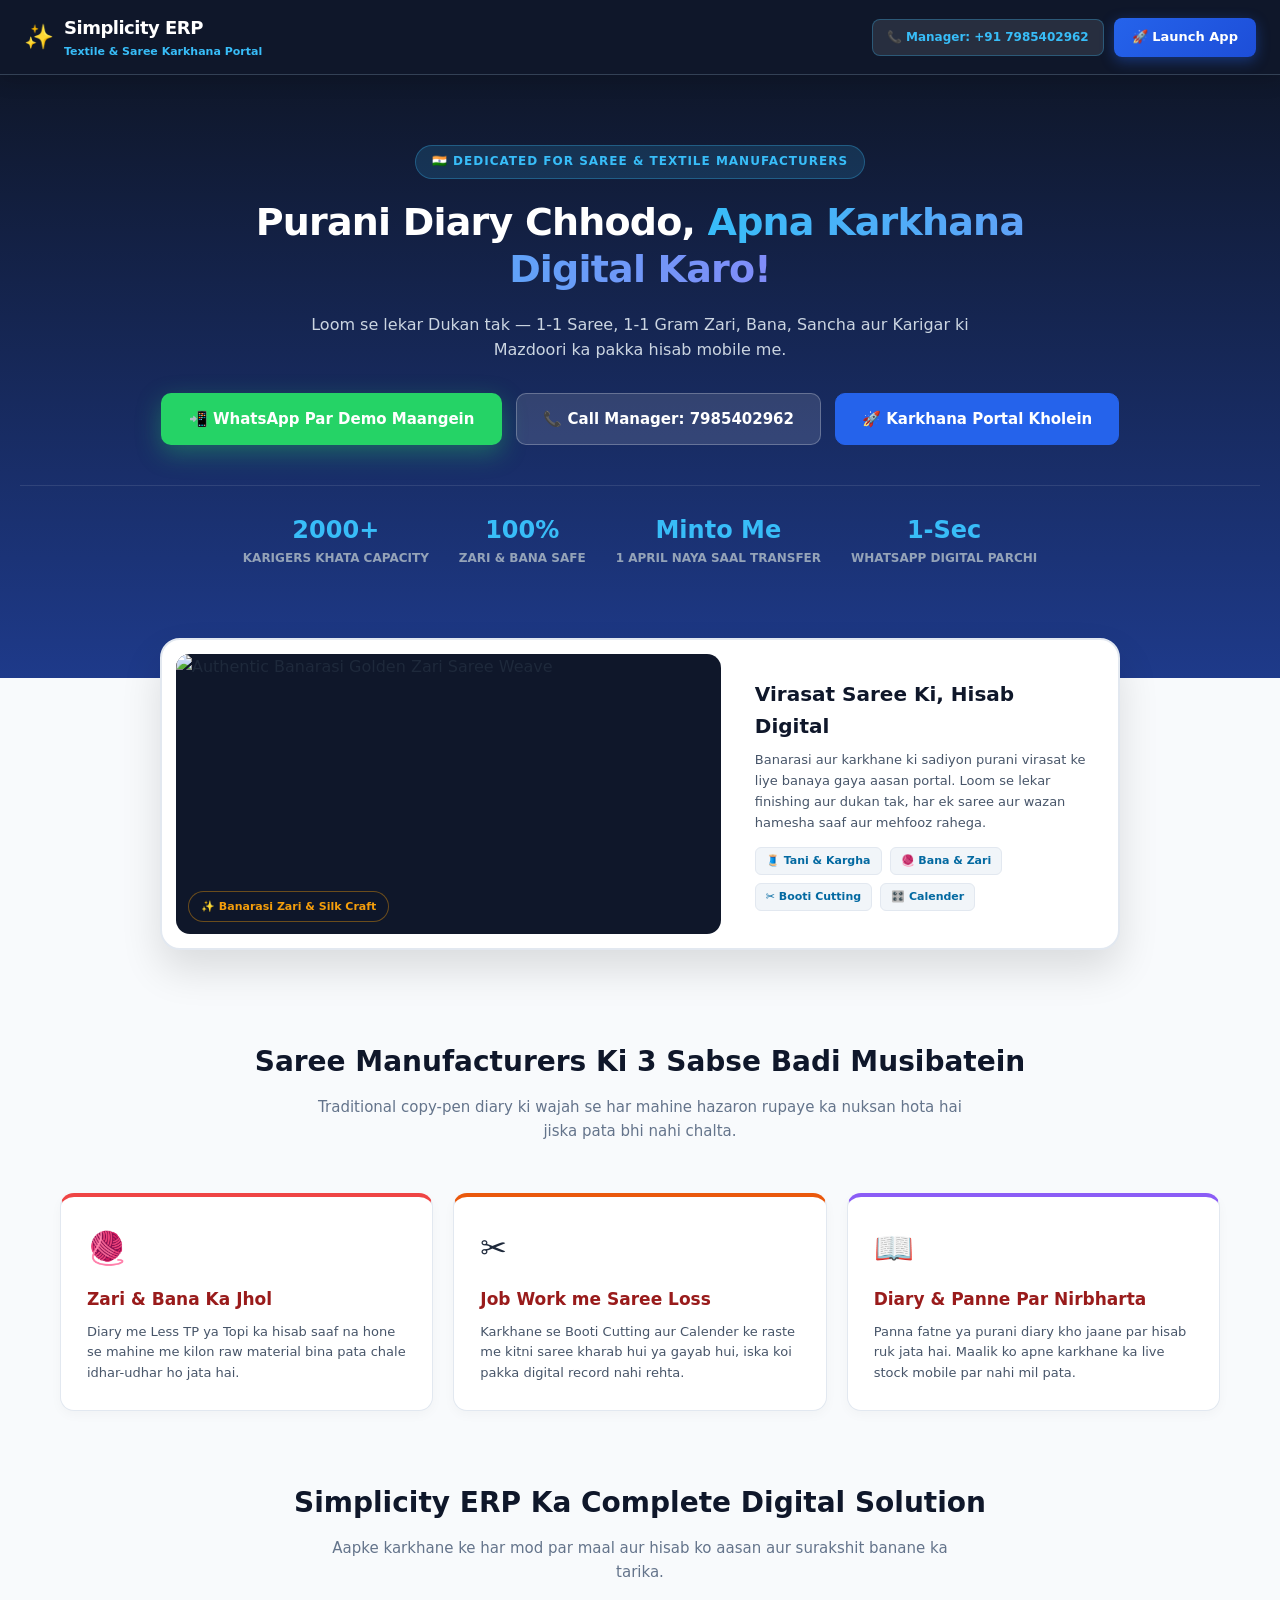
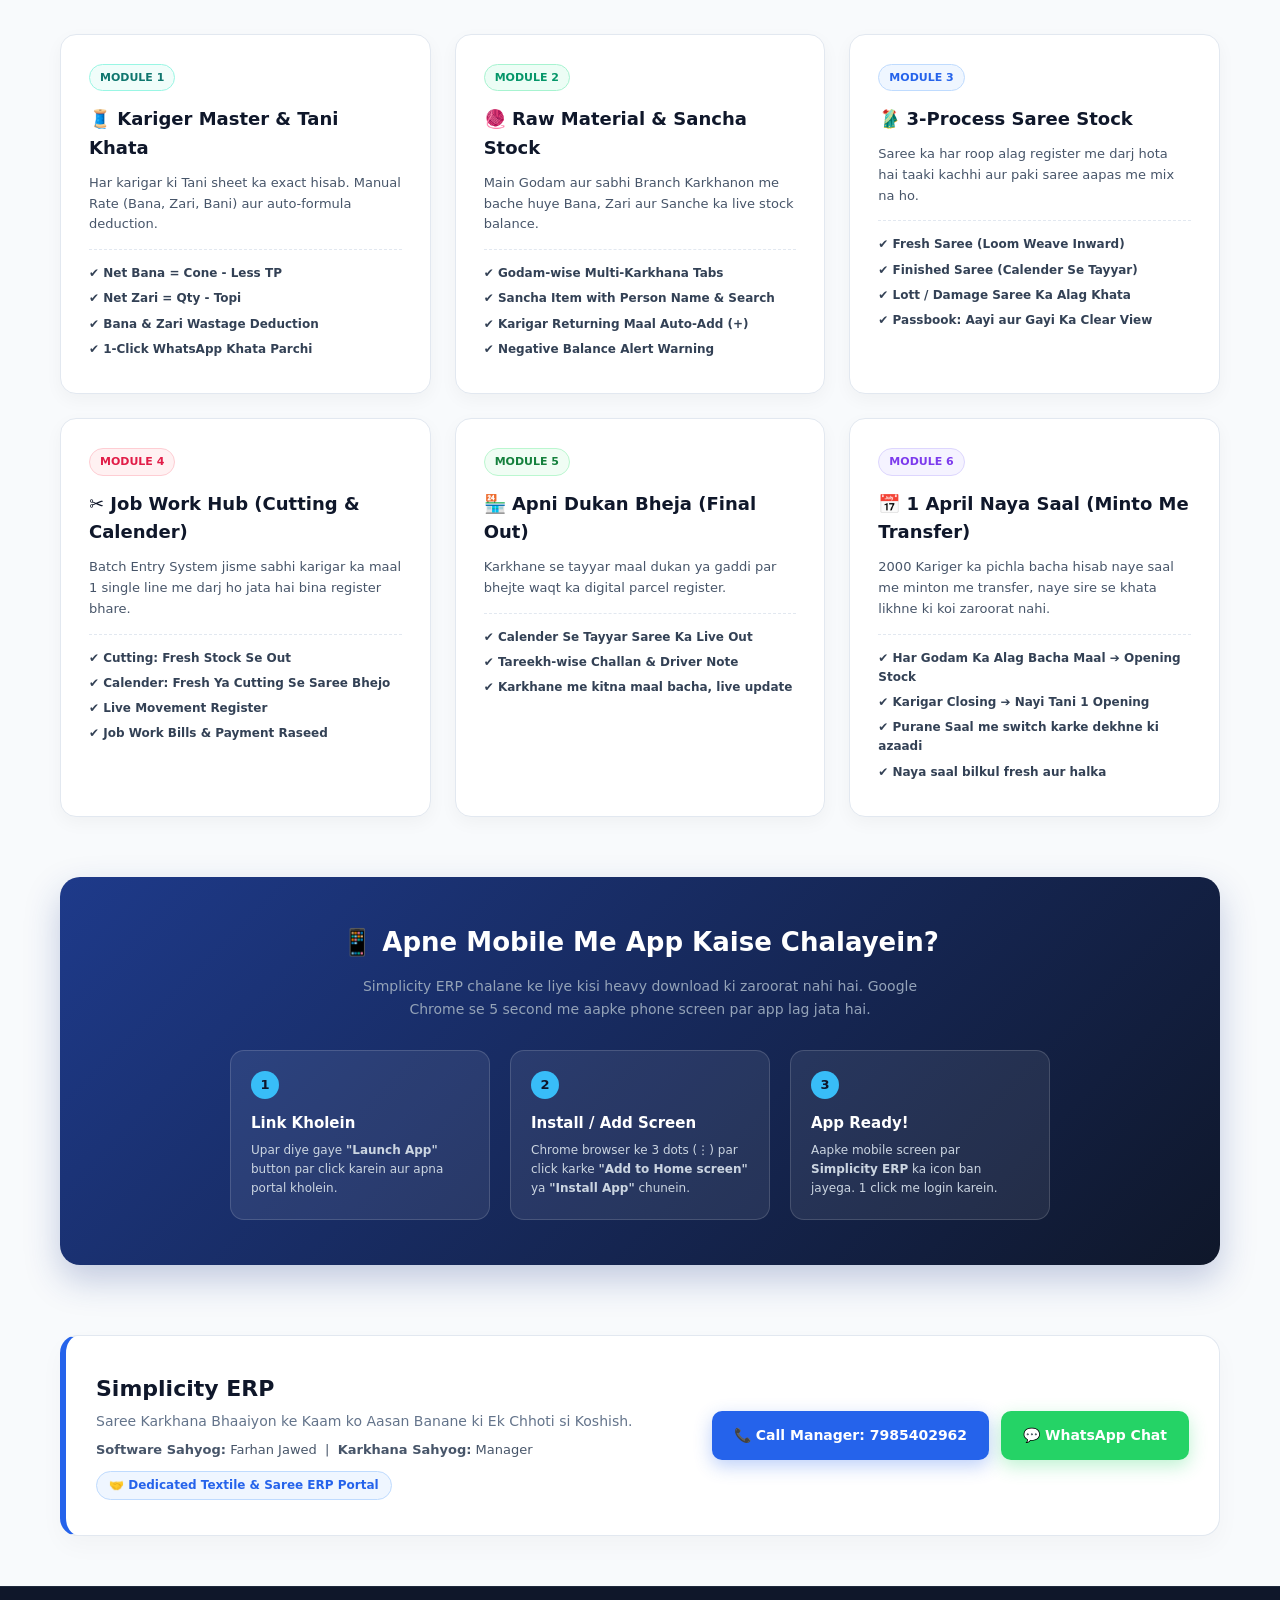
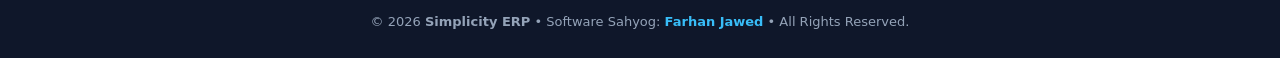
==== landing.html @ dcd3e015 "Update landing.html" ====
<!DOCTYPE html>
<html lang="en">
<head>
    <meta name="google-site-verification" content="FFSKyl17blpf5B1OgFkOjYfuXwQT58qXfMRuU-aANIU" />
    <meta charset="UTF-8">
    <meta name="viewport" content="width=device-width, initial-scale=1.0, maximum-scale=1.0, user-scalable=no">
    
    <!-- 🔍 SEO & SOCIAL PREVIEW -->
    <title>Simplicity ERP • Saree Manufacturer Business Portal</title>
    <meta name="description" content="Simplicity ERP. India's digital ERP portal designed for Saree & Textile Manufacturers. Manage Karigers, Looms, Bana, Zari, Sancha, Job Work, and Saree Stock in real-time.">
    <meta name="keywords" content="Simplicity ERP, Saree Manufacturer Software, Textile Karkhana Software, Karigar Khata App, Bana Zari Stock Management, Powerloom Jacquard Software">
    <meta name="author" content="Farhan Jawed">
    <meta name="robots" content="index, follow">

    <!-- Open Graph (WhatsApp / Facebook Link Preview) -->
    <meta property="og:title" content="Simplicity ERP • Digital Karkhana Portal for Saree Manufacturers">
    <meta property="og:description" content="Purani Diary Chhodo, Karkhana Digital Karo! 1-1 Saree, 1-1 Gram Zari aur Karigar ki Mazdoori ka pakka hisab. Manager Contact: +91 7985402962">
    <meta property="og:type" content="website">

    <link rel="manifest" href="manifest.json">
    <meta name="theme-color" content="#1e3a8a">

    <style>
        * {
            margin: 0;
            padding: 0;
            box-sizing: border-box;
            font-family: 'Inter', system-ui, -apple-system, BlinkMacSystemFont, 'Segoe UI', Roboto, sans-serif;
            scroll-behavior: smooth;
        }

        body {
            background: #f8fafc;
            color: #1e293b;
            line-height: 1.6;
            overflow-x: hidden;
        }

        /* 1. TOP NAVBAR */
        .landing-navbar {
            background: #0f172a;
            color: white;
            padding: 14px 24px;
            display: flex;
            justify-content: space-between;
            align-items: center;
            position: sticky;
            top: 0;
            z-index: 1000;
            border-bottom: 1px solid #334155;
            box-shadow: 0 4px 20px rgba(0, 0, 0, 0.15);
        }

        .brand-logo {
            display: flex;
            align-items: center;
            gap: 10px;
            text-decoration: none;
            color: white;
        }

        .brand-logo span { font-size: 24px; }
        .brand-logo h1 { font-size: 18px; font-weight: 800; letter-spacing: -0.5px; }
        .brand-logo small { font-size: 11px; color: #38bdf8; display: block; font-weight: 600; }

        .nav-actions { display: flex; align-items: center; gap: 10px; flex-wrap: wrap; }

        .btn-call-nav {
            background: rgba(255, 255, 255, 0.1);
            color: #38bdf8;
            padding: 8px 14px;
            border-radius: 8px;
            text-decoration: none;
            font-weight: 700;
            font-size: 12px;
            border: 1px solid rgba(56, 189, 248, 0.3);
            display: inline-flex;
            align-items: center;
            gap: 5px;
            transition: 0.2s;
        }
        .btn-call-nav:hover { background: rgba(56, 189, 248, 0.2); }

        .btn-launch {
            background: linear-gradient(135deg, #2563eb, #1d4ed8);
            color: white;
            padding: 9px 18px;
            border-radius: 8px;
            text-decoration: none;
            font-weight: 700;
            font-size: 13px;
            box-shadow: 0 4px 14px rgba(37, 99, 235, 0.4);
            transition: all 0.2s ease;
            display: inline-flex;
            align-items: center;
            gap: 6px;
        }
        .btn-launch:hover { transform: translateY(-2px); box-shadow: 0 6px 18px rgba(37, 99, 235, 0.5); }

        /* 2. HERO SECTION */
        .hero {
            background: linear-gradient(180deg, #0f172a 0%, #1e3a8a 100%);
            color: white;
            padding: 70px 20px 80px;
            text-align: center;
            position: relative;
        }

        .badge-pill {
            background: rgba(56, 189, 248, 0.15);
            color: #38bdf8;
            border: 1px solid rgba(56, 189, 248, 0.3);
            padding: 6px 16px;
            border-radius: 30px;
            font-size: 12px;
            font-weight: 700;
            display: inline-block;
            margin-bottom: 20px;
            text-transform: uppercase;
            letter-spacing: 1px;
        }

        .hero h2 {
            font-size: 38px;
            font-weight: 900;
            line-height: 1.25;
            max-width: 900px;
            margin: 0 auto 18px;
            letter-spacing: -0.8px;
        }

        .hero h2 span {
            background: linear-gradient(90deg, #38bdf8, #818cf8);
            -webkit-background-clip: text;
            -webkit-text-fill-color: transparent;
        }

        .hero p {
            font-size: 16px;
            color: #cbd5e1;
            max-width: 720px;
            margin: 0 auto 30px;
            font-weight: 500;
        }

        .hero-cta-group {
            display: flex;
            justify-content: center;
            gap: 14px;
            flex-wrap: wrap;
            margin-bottom: 40px;
        }

        .btn-primary-hero {
            background: #25D366;
            color: white;
            padding: 13px 28px;
            border-radius: 10px;
            text-decoration: none;
            font-size: 15px;
            font-weight: 800;
            box-shadow: 0 8px 24px rgba(37, 211, 102, 0.35);
            transition: all 0.2s;
            display: inline-flex;
            align-items: center;
            gap: 8px;
        }
        .btn-primary-hero:hover { background: #20ba57; transform: translateY(-2px); }

        .btn-secondary-hero {
            background: rgba(255, 255, 255, 0.12);
            color: white;
            padding: 13px 26px;
            border-radius: 10px;
            text-decoration: none;
            font-size: 15px;
            font-weight: 700;
            border: 1px solid rgba(255, 255, 255, 0.25);
            transition: all 0.2s;
            display: inline-flex;
            align-items: center;
            gap: 8px;
        }
        .btn-secondary-hero:hover { background: rgba(255, 255, 255, 0.2); }

        .stats-ribbon {
            display: flex;
            justify-content: center;
            gap: 30px;
            flex-wrap: wrap;
            margin-top: 30px;
            padding-top: 25px;
            border-top: 1px solid rgba(255, 255, 255, 0.1);
        }

        .stat-item h4 { font-size: 24px; font-weight: 800; color: #38bdf8; }
        .stat-item p { font-size: 12px; color: #94a3b8; font-weight: 600; text-transform: uppercase; }

        /* ULTRA HD BANARASI SAREE VISUAL SHOWCASE */
        .saree-visual-container {
            max-width: 1000px;
            margin: -40px auto 40px;
            padding: 0 20px;
            position: relative;
            z-index: 10;
        }

        .saree-visual-card {
            background: #ffffff;
            border-radius: 20px;
            padding: 14px;
            box-shadow: 0 20px 40px rgba(0, 0, 0, 0.12);
            border: 2px solid #e2e8f0;
            display: grid;
            grid-template-columns: 1.2fr 0.8fr;
            gap: 20px;
            align-items: center;
        }

        @media (max-width: 820px) {
            .saree-visual-card { grid-template-columns: 1fr; }
            .saree-visual-container { margin-top: -20px; }
        }

        .saree-image-wrap {
            position: relative;
            border-radius: 14px;
            overflow: hidden;
            height: 280px;
            background: #0f172a;
        }

        .saree-image-wrap img {
            width: 100%;
            height: 100%;
            object-fit: cover;
            transition: transform 0.4s ease;
        }
        .saree-image-wrap:hover img { transform: scale(1.04); }

        .saree-image-badge {
            position: absolute;
            bottom: 12px;
            left: 12px;
            background: rgba(15, 23, 42, 0.85);
            color: #f59e0b;
            padding: 6px 12px;
            border-radius: 30px;
            font-size: 11px;
            font-weight: 800;
            backdrop-filter: blur(4px);
            border: 1px solid rgba(245, 158, 11, 0.4);
        }

        .saree-content-wrap {
            padding: 10px 14px;
            text-align: left;
        }

        .saree-content-wrap h3 {
            font-size: 20px;
            font-weight: 800;
            color: #0f172a;
            margin-bottom: 8px;
        }

        .saree-content-wrap p {
            font-size: 13px;
            color: #475569;
            line-height: 1.6;
            margin-bottom: 14px;
        }

        .saree-tag-list {
            display: flex;
            gap: 8px;
            flex-wrap: wrap;
        }

        .saree-tag {
            background: #f1f5f9;
            color: #0369a1;
            font-size: 11px;
            font-weight: 700;
            padding: 4px 10px;
            border-radius: 6px;
            border: 1px solid #e2e8f0;
        }

        /* 3. CONTAINER */
        .container {
            max-width: 1200px;
            margin: 0 auto;
            padding: 50px 20px;
        }

        .section-header {
            text-align: center;
            margin-bottom: 50px;
        }

        .section-header h3 {
            font-size: 28px;
            font-weight: 800;
            color: #0f172a;
            margin-bottom: 10px;
        }

        .section-header p {
            font-size: 15px;
            color: #64748b;
            max-width: 650px;
            margin: 0 auto;
        }

        /* 4. PAIN POINTS / PROBLEMS SOLVED */
        .problem-grid {
            display: grid;
            grid-template-columns: repeat(3, 1fr);
            gap: 20px;
            margin-bottom: 70px;
        }

        @media (max-width: 850px) {
            .problem-grid { grid-template-columns: 1fr; }
            .hero h2 { font-size: 28px; }
        }

        .problem-card {
            background: white;
            border-radius: 14px;
            padding: 26px;
            border: 1px solid #e2e8f0;
            box-shadow: 0 4px 12px rgba(0, 0, 0, 0.03);
            border-top: 4px solid #ef4444;
        }

        .problem-card .icon { font-size: 32px; margin-bottom: 12px; display: block; }
        .problem-card h4 { font-size: 17px; font-weight: 800; color: #991b1b; margin-bottom: 8px; }
        .problem-card p { font-size: 13px; color: #475569; line-height: 1.6; }

        /* 5. WORKFLOW GRID */
        .feature-grid {
            display: grid;
            grid-template-columns: repeat(3, 1fr);
            gap: 24px;
        }

        @media (max-width: 960px) { .feature-grid { grid-template-columns: repeat(2, 1fr); } }
        @media (max-width: 640px) { .feature-grid { grid-template-columns: 1fr; } }

        .feature-card {
            background: white;
            border-radius: 16px;
            padding: 28px;
            border: 1px solid #e2e8f0;
            box-shadow: 0 6px 18px rgba(0, 0, 0, 0.04);
            transition: all 0.25s ease;
            position: relative;
        }

        .feature-card:hover {
            transform: translateY(-5px);
            box-shadow: 0 12px 28px rgba(0, 0, 0, 0.08);
            border-color: #cbd5e1;
        }

        .feature-badge {
            font-size: 11px;
            font-weight: 800;
            padding: 4px 10px;
            border-radius: 20px;
            display: inline-block;
            margin-bottom: 14px;
        }

        .feature-card h4 {
            font-size: 18px;
            font-weight: 800;
            color: #0f172a;
            margin-bottom: 10px;
        }

        .feature-card p {
            font-size: 13px;
            color: #475569;
            line-height: 1.6;
        }

        .feature-points {
            margin-top: 14px;
            padding-top: 14px;
            border-top: 1px dashed #e2e8f0;
            list-style: none;
        }

        .feature-points li {
            font-size: 12px;
            color: #334155;
            font-weight: 600;
            margin-bottom: 6px;
            display: flex;
            align-items: center;
            gap: 6px;
        }

        /* 6. PWA INSTALL GUIDE */
        .install-guide-box {
            background: linear-gradient(135deg, #1e3a8a, #0f172a);
            color: white;
            border-radius: 20px;
            padding: 45px 30px;
            margin-top: 60px;
            text-align: center;
            box-shadow: 0 15px 35px rgba(30, 58, 138, 0.25);
        }

        .install-guide-box h3 { font-size: 26px; font-weight: 800; margin-bottom: 12px; }
        .install-guide-box p { font-size: 14px; color: #94a3b8; max-width: 600px; margin: 0 auto 30px; }

        .steps-flex {
            display: flex;
            justify-content: center;
            gap: 20px;
            flex-wrap: wrap;
        }

        .step-card {
            background: rgba(255, 255, 255, 0.08);
            border: 1px solid rgba(255, 255, 255, 0.15);
            border-radius: 14px;
            padding: 20px;
            width: 260px;
            text-align: left;
        }

        .step-card span {
            background: #38bdf8;
            color: #0f172a;
            width: 28px;
            height: 28px;
            border-radius: 50%;
            display: flex;
            align-items: center;
            justify-content: center;
            font-weight: 800;
            font-size: 13px;
            margin-bottom: 12px;
        }

        .step-card h5 { font-size: 15px; font-weight: 700; color: white; margin-bottom: 6px; }
        .step-card p { font-size: 12px; color: #cbd5e1; margin: 0; }

        /* 7. RESPECTFUL & HUMBLE CONTACT CARD */
        .founder-box {
            background: white;
            border-radius: 18px;
            border: 1px solid #e2e8f0;
            padding: 35px 30px;
            margin-top: 70px;
            display: flex;
            align-items: center;
            justify-content: space-between;
            flex-wrap: wrap;
            gap: 25px;
            box-shadow: 0 10px 25px rgba(0, 0, 0, 0.03);
            border-left: 6px solid #2563eb;
        }

        .founder-info h4 { font-size: 22px; font-weight: 800; color: #0f172a; }
        .founder-info p { font-size: 14px; color: #64748b; margin-top: 4px; }
        
        .founder-info .tag {
            background: #eff6ff;
            color: #2563eb;
            padding: 4px 12px;
            border-radius: 20px;
            font-size: 12px;
            font-weight: 700;
            border: 1px solid #bfdbfe;
            display: inline-block;
            margin-top: 10px;
        }

        .contact-action-group {
            display: flex;
            gap: 12px;
            flex-wrap: wrap;
        }

        .btn-call-large {
            background: #2563eb;
            color: white;
            padding: 13px 22px;
            border-radius: 10px;
            text-decoration: none;
            font-weight: 800;
            font-size: 14px;
            display: inline-flex;
            align-items: center;
            gap: 8px;
            box-shadow: 0 6px 18px rgba(37, 99, 235, 0.3);
            transition: 0.2s;
        }
        .btn-call-large:hover { background: #1d4ed8; }

        .btn-whatsapp-large {
            background: #25D366;
            color: white;
            padding: 13px 22px;
            border-radius: 10px;
            text-decoration: none;
            font-weight: 800;
            font-size: 14px;
            display: inline-flex;
            align-items: center;
            gap: 8px;
            box-shadow: 0 6px 18px rgba(37, 211, 102, 0.3);
            transition: 0.2s;
        }
        .btn-whatsapp-large:hover { background: #20ba57; }

        .footer {
            background: #0f172a;
            color: #94a3b8;
            text-align: center;
            padding: 25px 20px;
            font-size: 13px;
            border-top: 1px solid #1e293b;
        }

        .footer span { color: #38bdf8; font-weight: 700; }
    </style>
</head>
<body>

    <!-- 1. NAVBAR -->
    <header class="landing-navbar">
        <a href="index.html" class="brand-logo">
            <span>✨</span>
            <div>
                <h1>Simplicity ERP</h1>
                <small>Textile & Saree Karkhana Portal</small>
            </div>
        </a>
        <div class="nav-actions">
            <!-- 📞 Manager Direct Call -->
            <a href="tel:+917985402962" class="btn-call-nav">📞 Manager: +91 7985402962</a>
            <a href="index.html" class="btn-launch">🚀 Launch App</a>
        </div>
    </header>

    <!-- 2. HERO BANNER -->
    <section class="hero">
        <div class="badge-pill">🇮🇳 Dedicated for Saree & Textile Manufacturers</div>
        <h2>Purani Diary Chhodo, <span>Apna Karkhana Digital Karo!</span></h2>
        <p>Loom se lekar Dukan tak — 1-1 Saree, 1-1 Gram Zari, Bana, Sancha aur Karigar ki Mazdoori ka pakka hisab mobile me.</p>

        <div class="hero-cta-group">
            <!-- 📲 Manager WhatsApp -->
            <a href="https://wa.me/917985402962?text=Hello%20Manager%20Sahab,%20mujhe%20Simplicity%20ERP%20ke%20bare%20me%20janna%20hai%20aur%20apne%20karkhane%20me%20lagwana%20hai." target="_blank" class="btn-primary-hero">
                📲 WhatsApp Par Demo Maangein
            </a>
            <!-- 📞 Manager Phone Call -->
            <a href="tel:+917985402962" class="btn-secondary-hero">
                📞 Call Manager: 7985402962
            </a>
            <a href="index.html" class="btn-secondary-hero" style="background:#2563eb; border-color:#2563eb;">
                🚀 Karkhana Portal Kholein
            </a>
        </div>

        <div class="stats-ribbon">
            <div class="stat-item">
                <h4>2000+</h4>
                <p>Karigers Khata Capacity</p>
            </div>
            <div class="stat-item">
                <h4>100%</h4>
                <p>Zari & Bana Safe</p>
            </div>
            <div class="stat-item">
                <h4>Minto Me</h4>
                <p>1 April Naya Saal Transfer</p>
            </div>
            <div class="stat-item">
                <h4>1-Sec</h4>
                <p>WhatsApp Digital Parchi</p>
            </div>
        </div>
    </section>

    <!-- 🥻 ULTRA HD BANARASI SAREE VISUAL SHOWCASE -->
    <div class="saree-visual-container">
        <div class="saree-visual-card">
            <div class="saree-image-wrap">
                <img src="https://images.unsplash.com/photo-1610030469983-98e550d6193c?auto=format&fit=crop&w=1200&q=80" alt="Authentic Banarasi Golden Zari Saree Weave">
                <span class="saree-image-badge">✨ Banarasi Zari & Silk Craft</span>
            </div>
            <div class="saree-content-wrap">
                <h3>Virasat Saree Ki, Hisab Digital</h3>
                <p>Banarasi aur karkhane ki sadiyon purani virasat ke liye banaya gaya aasan portal. Loom se lekar finishing aur dukan tak, har ek saree aur wazan hamesha saaf aur mehfooz rahega.</p>
                <div class="saree-tag-list">
                    <span class="saree-tag">🧵 Tani & Kargha</span>
                    <span class="saree-tag">🧶 Bana & Zari</span>
                    <span class="saree-tag">✂️ Booti Cutting</span>
                    <span class="saree-tag">🎛️ Calender</span>
                </div>
            </div>
        </div>
    </div>

    <!-- 3. PROBLEMS SOLVED FOR MANUFACTURERS -->
    <section class="container">
        <div class="section-header">
            <h3>Saree Manufacturers Ki 3 Sabse Badi Musibatein</h3>
            <p>Traditional copy-pen diary ki wajah se har mahine hazaron rupaye ka nuksan hota hai jiska pata bhi nahi chalta.</p>
        </div>

        <div class="problem-grid">
            <div class="problem-card">
                <span class="icon">🧶</span>
                <h4>Zari & Bana Ka Jhol</h4>
                <p>Diary me Less TP ya Topi ka hisab saaf na hone se mahine me kilon raw material bina pata chale idhar-udhar ho jata hai.</p>
            </div>
            <div class="problem-card" style="border-top-color:#ea580c;">
                <span class="icon">✂️</span>
                <h4>Job Work me Saree Loss</h4>
                <p>Karkhane se Booti Cutting aur Calender ke raste me kitni saree kharab hui ya gayab hui, iska koi pakka digital record nahi rehta.</p>
            </div>
            <div class="problem-card" style="border-top-color:#8b5cf6;">
                <span class="icon">📖</span>
                <h4>Diary & Panne Par Nirbharta</h4>
                <p>Panna fatne ya purani diary kho jaane par hisab ruk jata hai. Maalik ko apne karkhane ka live stock mobile par nahi mil pata.</p>
            </div>
        </div>

        <!-- 4. WORKFLOW SHOWCASE (THE 6 MODULES) -->
        <div class="section-header">
            <h3>Simplicity ERP Ka Complete Digital Solution</h3>
            <p>Aapke karkhane ke har mod par maal aur hisab ko aasan aur surakshit banane ka tarika.</p>
        </div>

        <div class="feature-grid">
            <!-- MODULE 1 -->
            <div class="feature-card">
                <span class="feature-badge" style="background:#f0fdfa; color:#0f766e; border:1px solid #99f6e4;">MODULE 1</span>
                <h4>🧵 Kariger Master & Tani Khata</h4>
                <p>Har karigar ki Tani sheet ka exact hisab. Manual Rate (Bana, Zari, Bani) aur auto-formula deduction.</p>
                <ul class="feature-points">
                    <li>✔️ Net Bana = Cone - Less TP</li>
                    <li>✔️ Net Zari = Qty - Topi</li>
                    <li>✔️ Bana & Zari Wastage Deduction</li>
                    <li>✔️ 1-Click WhatsApp Khata Parchi</li>
                </ul>
            </div>

            <!-- MODULE 2 -->
            <div class="feature-card">
                <span class="feature-badge" style="background:#ecfdf5; color:#059669; border:1px solid #a7f3d0;">MODULE 2</span>
                <h4>🧶 Raw Material & Sancha Stock</h4>
                <p>Main Godam aur sabhi Branch Karkhanon me bache huye Bana, Zari aur Sanche ka live stock balance.</p>
                <ul class="feature-points">
                    <li>✔️ Godam-wise Multi-Karkhana Tabs</li>
                    <li>✔️ Sancha Item with Person Name & Search</li>
                    <li>✔️ Karigar Returning Maal Auto-Add (+)</li>
                    <li>✔️ Negative Balance Alert Warning</li>
                </ul>
            </div>

            <!-- MODULE 3 -->
            <div class="feature-card">
                <span class="feature-badge" style="background:#eff6ff; color:#2563eb; border:1px solid #bfdbfe;">MODULE 3</span>
                <h4>🥻 3-Process Saree Stock</h4>
                <p>Saree ka har roop alag register me darj hota hai taaki kachhi aur paki saree aapas me mix na ho.</p>
                <ul class="feature-points">
                    <li>✔️ Fresh Saree (Loom Weave Inward)</li>
                    <li>✔️ Finished Saree (Calender Se Tayyar)</li>
                    <li>✔️ Lott / Damage Saree Ka Alag Khata</li>
                    <li>✔️ Passbook: Aayi aur Gayi Ka Clear View</li>
                </ul>
            </div>

            <!-- MODULE 4 -->
            <div class="feature-card">
                <span class="feature-badge" style="background:#fff1f2; color:#e11d48; border:1px solid #fecdd3;">MODULE 4</span>
                <h4>✂️ Job Work Hub (Cutting & Calender)</h4>
                <p>Batch Entry System jisme sabhi karigar ka maal 1 single line me darj ho jata hai bina register bhare.</p>
                <ul class="feature-points">
                    <li>✔️ Cutting: Fresh Stock Se Out</li>
                    <li>✔️ Calender: Fresh Ya Cutting Se Saree Bhejo</li>
                    <li>✔️ Live Movement Register</li>
                    <li>✔️ Job Work Bills & Payment Raseed</li>
                </ul>
            </div>

            <!-- MODULE 5 -->
            <div class="feature-card">
                <span class="feature-badge" style="background:#f0fdf4; color:#15803d; border:1px solid #bbf7d0;">MODULE 5</span>
                <h4>🏪 Apni Dukan Bheja (Final Out)</h4>
                <p>Karkhane se tayyar maal dukan ya gaddi par bhejte waqt ka digital parcel register.</p>
                <ul class="feature-points">
                    <li>✔️ Calender Se Tayyar Saree Ka Live Out</li>
                    <li>✔️ Tareekh-wise Challan & Driver Note</li>
                    <li>✔️ Karkhane me kitna maal bacha, live update</li>
                </ul>
            </div>

            <!-- MODULE 6 -->
            <div class="feature-card">
                <span class="feature-badge" style="background:#f5f3ff; color:#7c3aed; border:1px solid #ddd6fe;">MODULE 6</span>
                <h4>📅 1 April Naya Saal (Minto Me Transfer)</h4>
                <p>2000 Kariger ka pichla bacha hisab naye saal me minton me transfer, naye sire se khata likhne ki koi zaroorat nahi.</p>
                <ul class="feature-points">
                    <li>✔️ Har Godam Ka Alag Bacha Maal ➔ Opening Stock</li>
                    <li>✔️ Karigar Closing ➔ Nayi Tani 1 Opening</li>
                    <li>✔️ Purane Saal me switch karke dekhne ki azaadi</li>
                    <li>✔️ Naya saal bilkul fresh aur halka</li>
                </ul>
            </div>
        </div>

        <!-- 5. HOW TO INSTALL / USE APP (PWA GUIDE) -->
        <div class="install-guide-box">
            <h3>📱 Apne Mobile Me App Kaise Chalayein?</h3>
            <p>Simplicity ERP chalane ke liye kisi heavy download ki zaroorat nahi hai. Google Chrome se 5 second me aapke phone screen par app lag jata hai.</p>

            <div class="steps-flex">
                <div class="step-card">
                    <span>1</span>
                    <h5>Link Kholein</h5>
                    <p>Upar diye gaye <strong>"Launch App"</strong> button par click karein aur apna portal kholein.</p>
                </div>
                <div class="step-card">
                    <span>2</span>
                    <h5>Install / Add Screen</h5>
                    <p>Chrome browser ke 3 dots (⋮) par click karke <strong>"Add to Home screen"</strong> ya <strong>"Install App"</strong> chunein.</p>
                </div>
                <div class="step-card">
                    <span>3</span>
                    <h5>App Ready!</h5>
                    <p>Aapke mobile screen par <strong>Simplicity ERP</strong> ka icon ban jayega. 1 click me login karein.</p>
                </div>
            </div>
        </div>

        <!-- 6. RESPECTFUL CONTACT & MANAGER SUPPORT -->
        <div class="founder-box">
            <div class="founder-info">
                <h4>Simplicity ERP</h4>
                <p>Saree Karkhana Bhaaiyon ke Kaam ko Aasan Banane ki Ek Chhoti si Koshish.</p>
                <p style="font-size:13px; color:#475569; margin-top:8px;">
                    <strong>Software Sahyog:</strong> Farhan Jawed &nbsp;|&nbsp; <strong>Karkhana Sahyog:</strong> Manager
                </p>
                <div><span class="tag">🤝 Dedicated Textile & Saree ERP Portal</span></div>
            </div>
            <div class="contact-action-group">
                <!-- 📞 Manager Phone Call -->
                <a href="tel:+917985402962" class="btn-call-large">
                    📞 Call Manager: 7985402962
                </a>
                <!-- 💬 Manager WhatsApp -->
                <a href="https://wa.me/917985402962?text=Hello%20Manager%20Sahab,%20mujhe%20apne%20karkhane%20me%20Simplicity%20ERP%20lagwana%20hai." target="_blank" class="btn-whatsapp-large">
                    💬 WhatsApp Chat
                </a>
            </div>
        </div>
    </section>

    <!-- 7. FOOTER -->
    <footer class="footer">
        <p>© 2026 <strong>Simplicity ERP</strong> • Software Sahyog: <span>Farhan Jawed</span> • All Rights Reserved.</p>
    </footer>

</body>
</html>
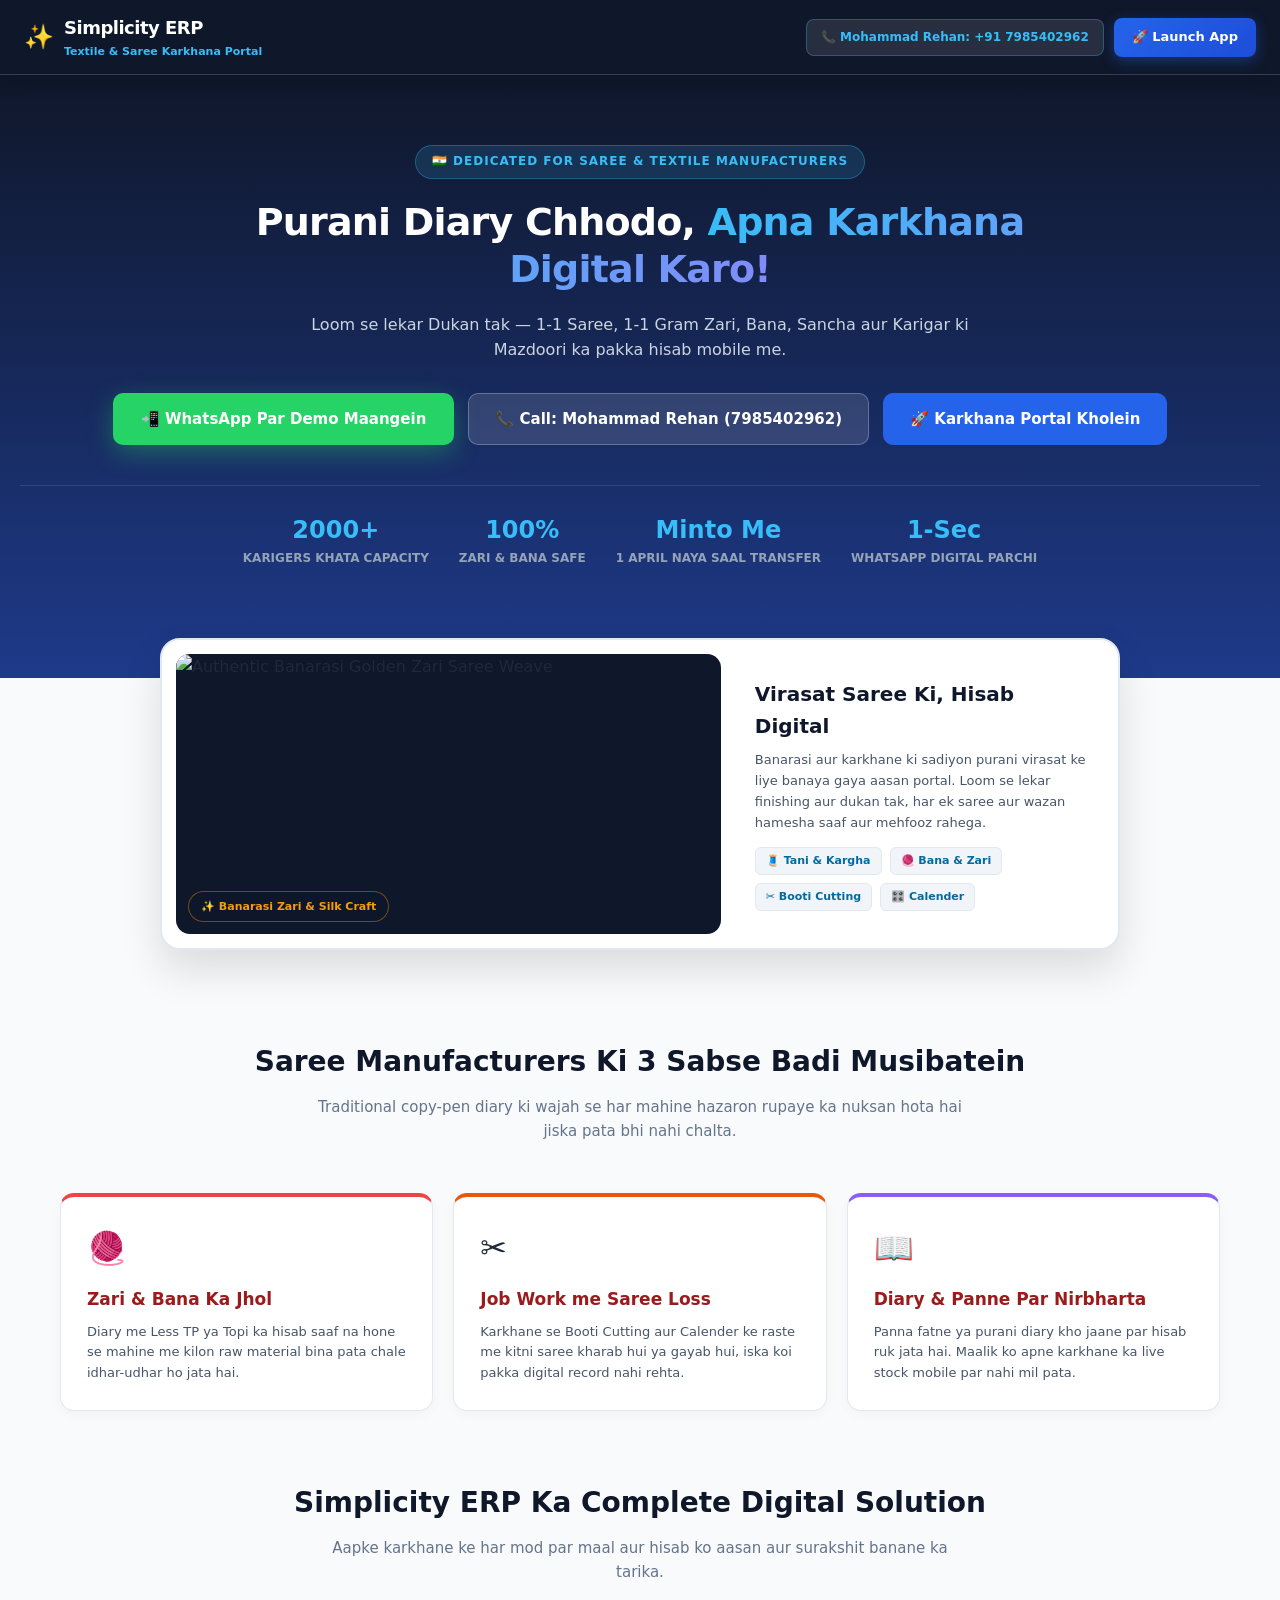
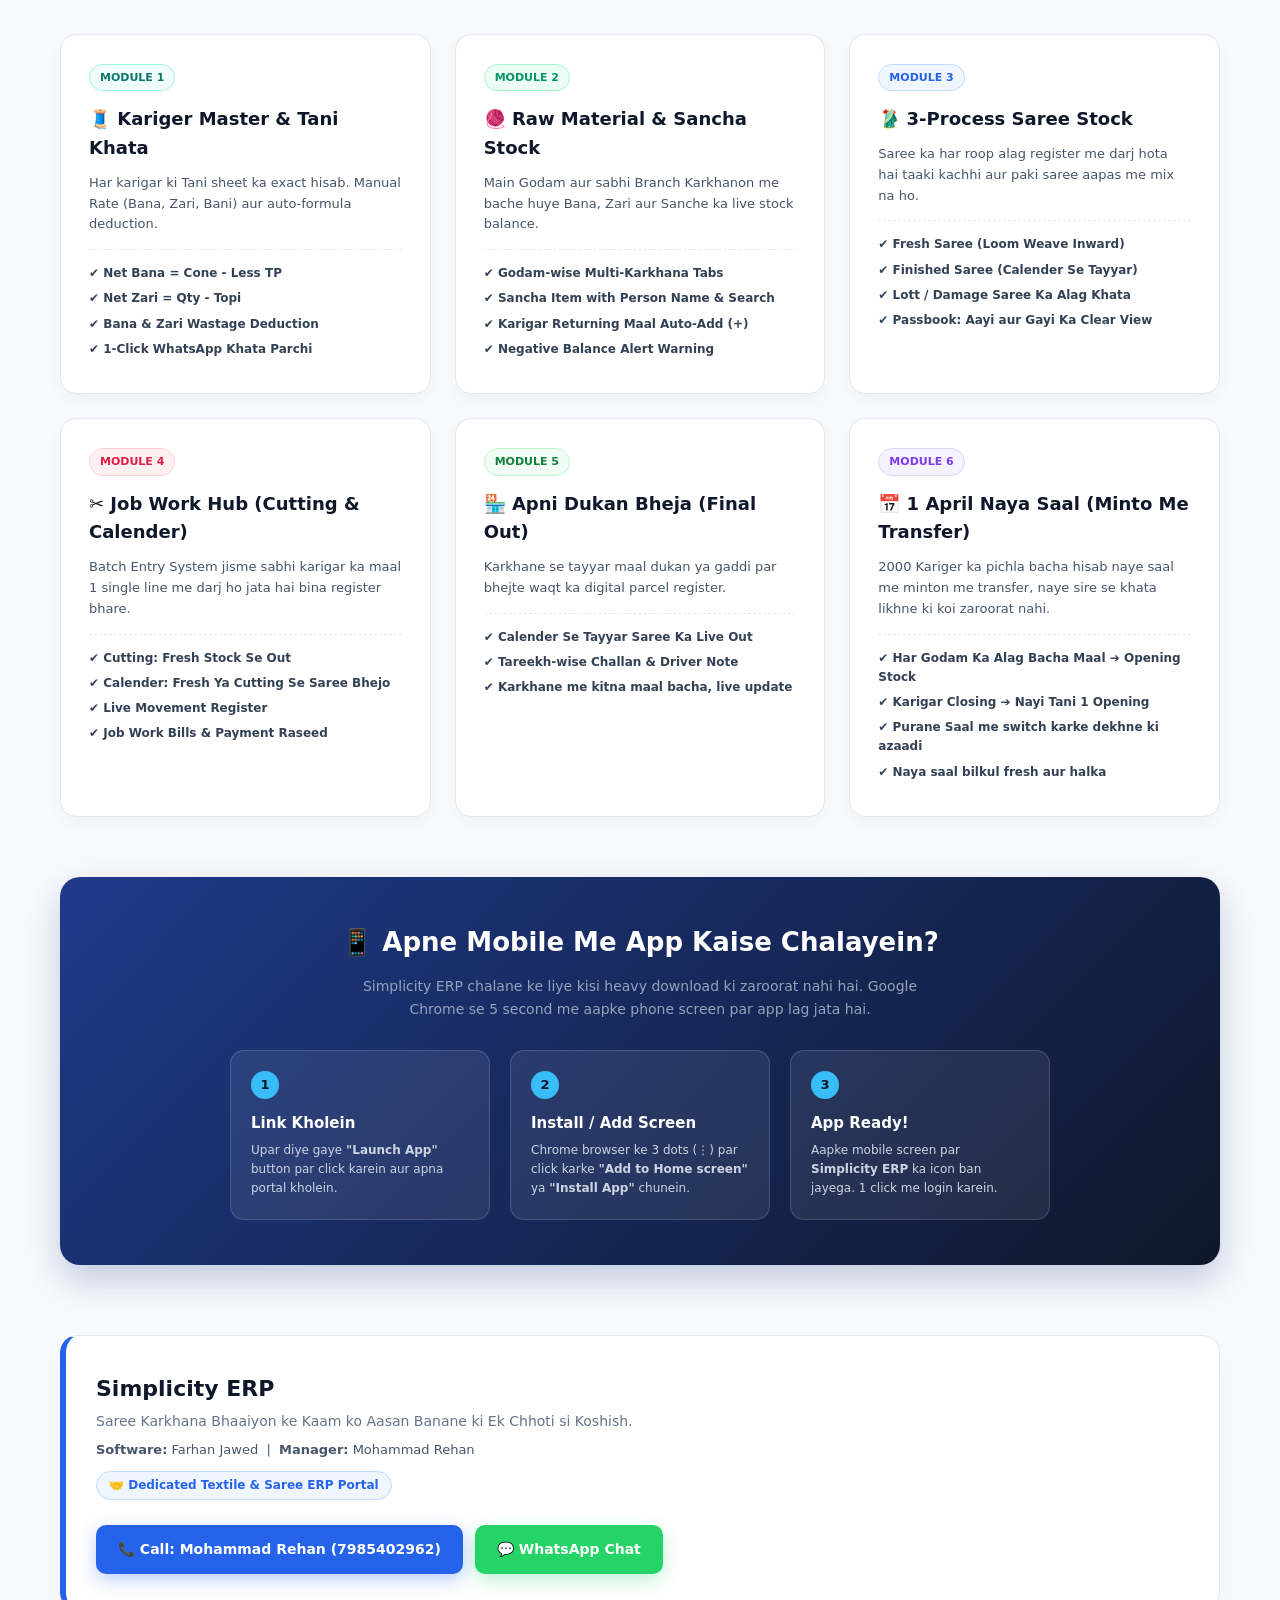
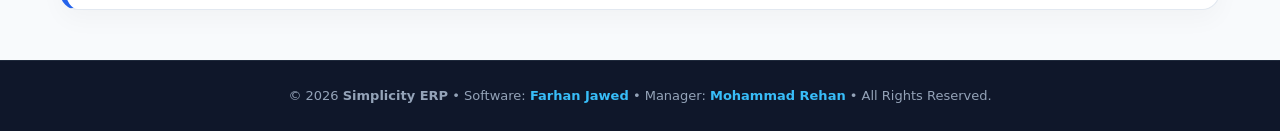
==== commit bf7b5903: "Update landing.html" ====
--- a/landing.html
+++ b/landing.html
@@ -14,7 +14,7 @@
 
     <!-- Open Graph (WhatsApp / Facebook Link Preview) -->
     <meta property="og:title" content="Simplicity ERP • Digital Karkhana Portal for Saree Manufacturers">
-    <meta property="og:description" content="Purani Diary Chhodo, Karkhana Digital Karo! 1-1 Saree, 1-1 Gram Zari aur Karigar ki Mazdoori ka pakka hisab. Manager Contact: +91 7985402962">
+    <meta property="og:description" content="Purani Diary Chhodo, Karkhana Digital Karo! 1-1 Saree, 1-1 Gram Zari aur Karigar ki Mazdoori ka pakka hisab. Manager: Mohammad Rehan (+91 7985402962)">
     <meta property="og:type" content="website">
 
     <link rel="manifest" href="manifest.json">
@@ -451,7 +451,7 @@
         .step-card h5 { font-size: 15px; font-weight: 700; color: white; margin-bottom: 6px; }
         .step-card p { font-size: 12px; color: #cbd5e1; margin: 0; }
 
-        /* 7. RESPECTFUL & HUMBLE CONTACT CARD */
+        /* 7. RESPECTFUL CONTACT & LEADERSHIP CARD */
         .founder-box {
             background: white;
             border-radius: 18px;
@@ -544,8 +544,8 @@
             </div>
         </a>
         <div class="nav-actions">
-            <!-- 📞 Manager Direct Call -->
-            <a href="tel:+917985402962" class="btn-call-nav">📞 Manager: +91 7985402962</a>
+            <!-- 📞 Manager Mohammad Rehan Call -->
+            <a href="tel:+917985402962" class="btn-call-nav">📞 Mohammad Rehan: +91 7985402962</a>
             <a href="index.html" class="btn-launch">🚀 Launch App</a>
         </div>
     </header>
@@ -557,13 +557,13 @@
         <p>Loom se lekar Dukan tak — 1-1 Saree, 1-1 Gram Zari, Bana, Sancha aur Karigar ki Mazdoori ka pakka hisab mobile me.</p>
 
         <div class="hero-cta-group">
-            <!-- 📲 Manager WhatsApp -->
-            <a href="https://wa.me/917985402962?text=Hello%20Manager%20Sahab,%20mujhe%20Simplicity%20ERP%20ke%20bare%20me%20janna%20hai%20aur%20apne%20karkhane%20me%20lagwana%20hai." target="_blank" class="btn-primary-hero">
+            <!-- 📲 Manager Mohammad Rehan WhatsApp -->
+            <a href="https://wa.me/917985402962?text=Hello%20Rehan%20bhai,%20mujhe%20Simplicity%20ERP%20ke%20bare%20me%20janna%20hai%20aur%20apne%20karkhane%20me%20lagwana%20hai." target="_blank" class="btn-primary-hero">
                 📲 WhatsApp Par Demo Maangein
             </a>
-            <!-- 📞 Manager Phone Call -->
+            <!-- 📞 Manager Mohammad Rehan Phone Call -->
             <a href="tel:+917985402962" class="btn-secondary-hero">
-                📞 Call Manager: 7985402962
+                📞 Call: Mohammad Rehan (7985402962)
             </a>
             <a href="index.html" class="btn-secondary-hero" style="background:#2563eb; border-color:#2563eb;">
                 🚀 Karkhana Portal Kholein
@@ -744,23 +744,23 @@
             </div>
         </div>
 
-        <!-- 6. RESPECTFUL CONTACT & MANAGER SUPPORT -->
+        <!-- 6. RESPECTFUL CONTACT & LEADERSHIP CARD -->
         <div class="founder-box">
             <div class="founder-info">
                 <h4>Simplicity ERP</h4>
                 <p>Saree Karkhana Bhaaiyon ke Kaam ko Aasan Banane ki Ek Chhoti si Koshish.</p>
                 <p style="font-size:13px; color:#475569; margin-top:8px;">
-                    <strong>Software Sahyog:</strong> Farhan Jawed &nbsp;|&nbsp; <strong>Karkhana Sahyog:</strong> Manager
+                    <strong>Software:</strong> Farhan Jawed &nbsp;|&nbsp; <strong>Manager:</strong> Mohammad Rehan
                 </p>
                 <div><span class="tag">🤝 Dedicated Textile & Saree ERP Portal</span></div>
             </div>
             <div class="contact-action-group">
-                <!-- 📞 Manager Phone Call -->
+                <!-- 📞 Manager Mohammad Rehan Call -->
                 <a href="tel:+917985402962" class="btn-call-large">
-                    📞 Call Manager: 7985402962
+                    📞 Call: Mohammad Rehan (7985402962)
                 </a>
-                <!-- 💬 Manager WhatsApp -->
-                <a href="https://wa.me/917985402962?text=Hello%20Manager%20Sahab,%20mujhe%20apne%20karkhane%20me%20Simplicity%20ERP%20lagwana%20hai." target="_blank" class="btn-whatsapp-large">
+                <!-- 💬 Manager Mohammad Rehan WhatsApp -->
+                <a href="https://wa.me/917985402962?text=Hello%20Rehan%20bhai,%20mujhe%20apne%20karkhane%20me%20Simplicity%20ERP%20lagwana%20hai." target="_blank" class="btn-whatsapp-large">
                     💬 WhatsApp Chat
                 </a>
             </div>
@@ -769,7 +769,7 @@
 
     <!-- 7. FOOTER -->
     <footer class="footer">
-        <p>© 2026 <strong>Simplicity ERP</strong> • Software Sahyog: <span>Farhan Jawed</span> • All Rights Reserved.</p>
+        <p>© 2026 <strong>Simplicity ERP</strong> • Software: <span>Farhan Jawed</span> • Manager: <span>Mohammad Rehan</span> • All Rights Reserved.</p>
     </footer>
 
 </body>
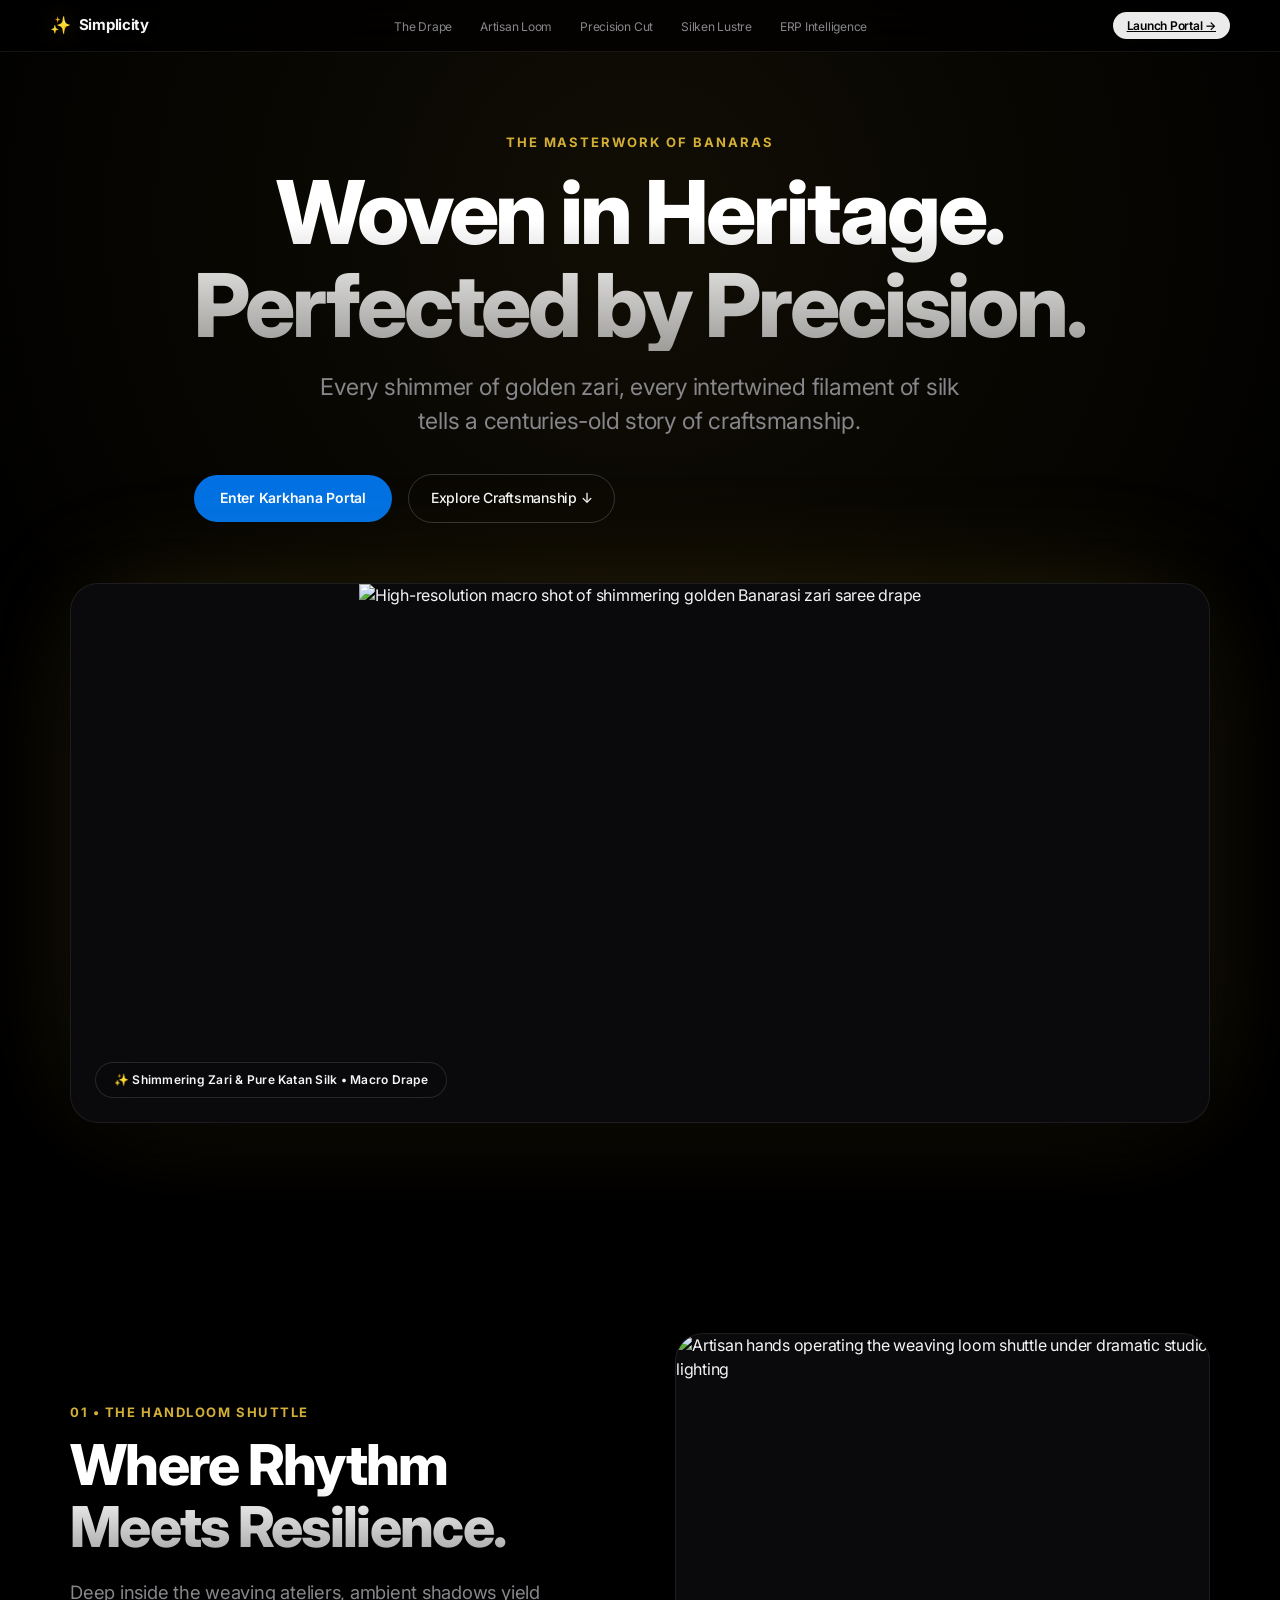
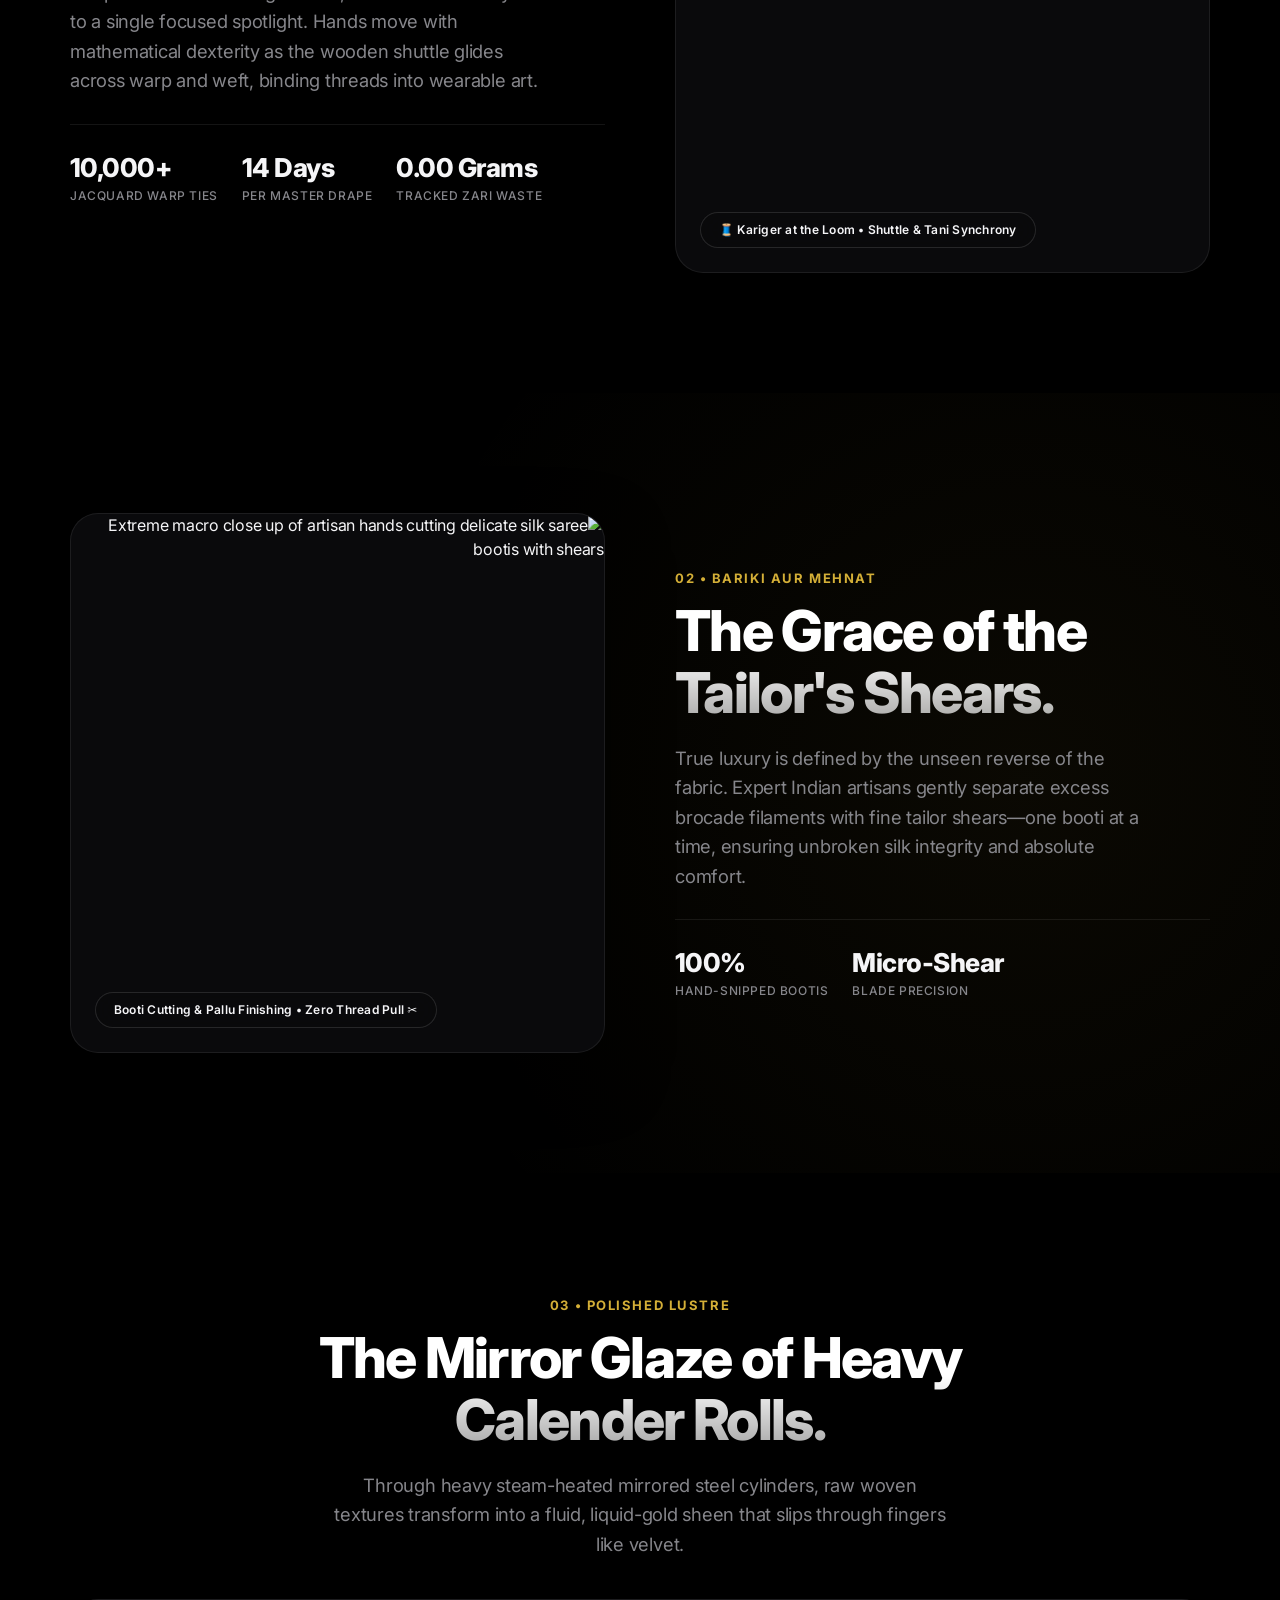
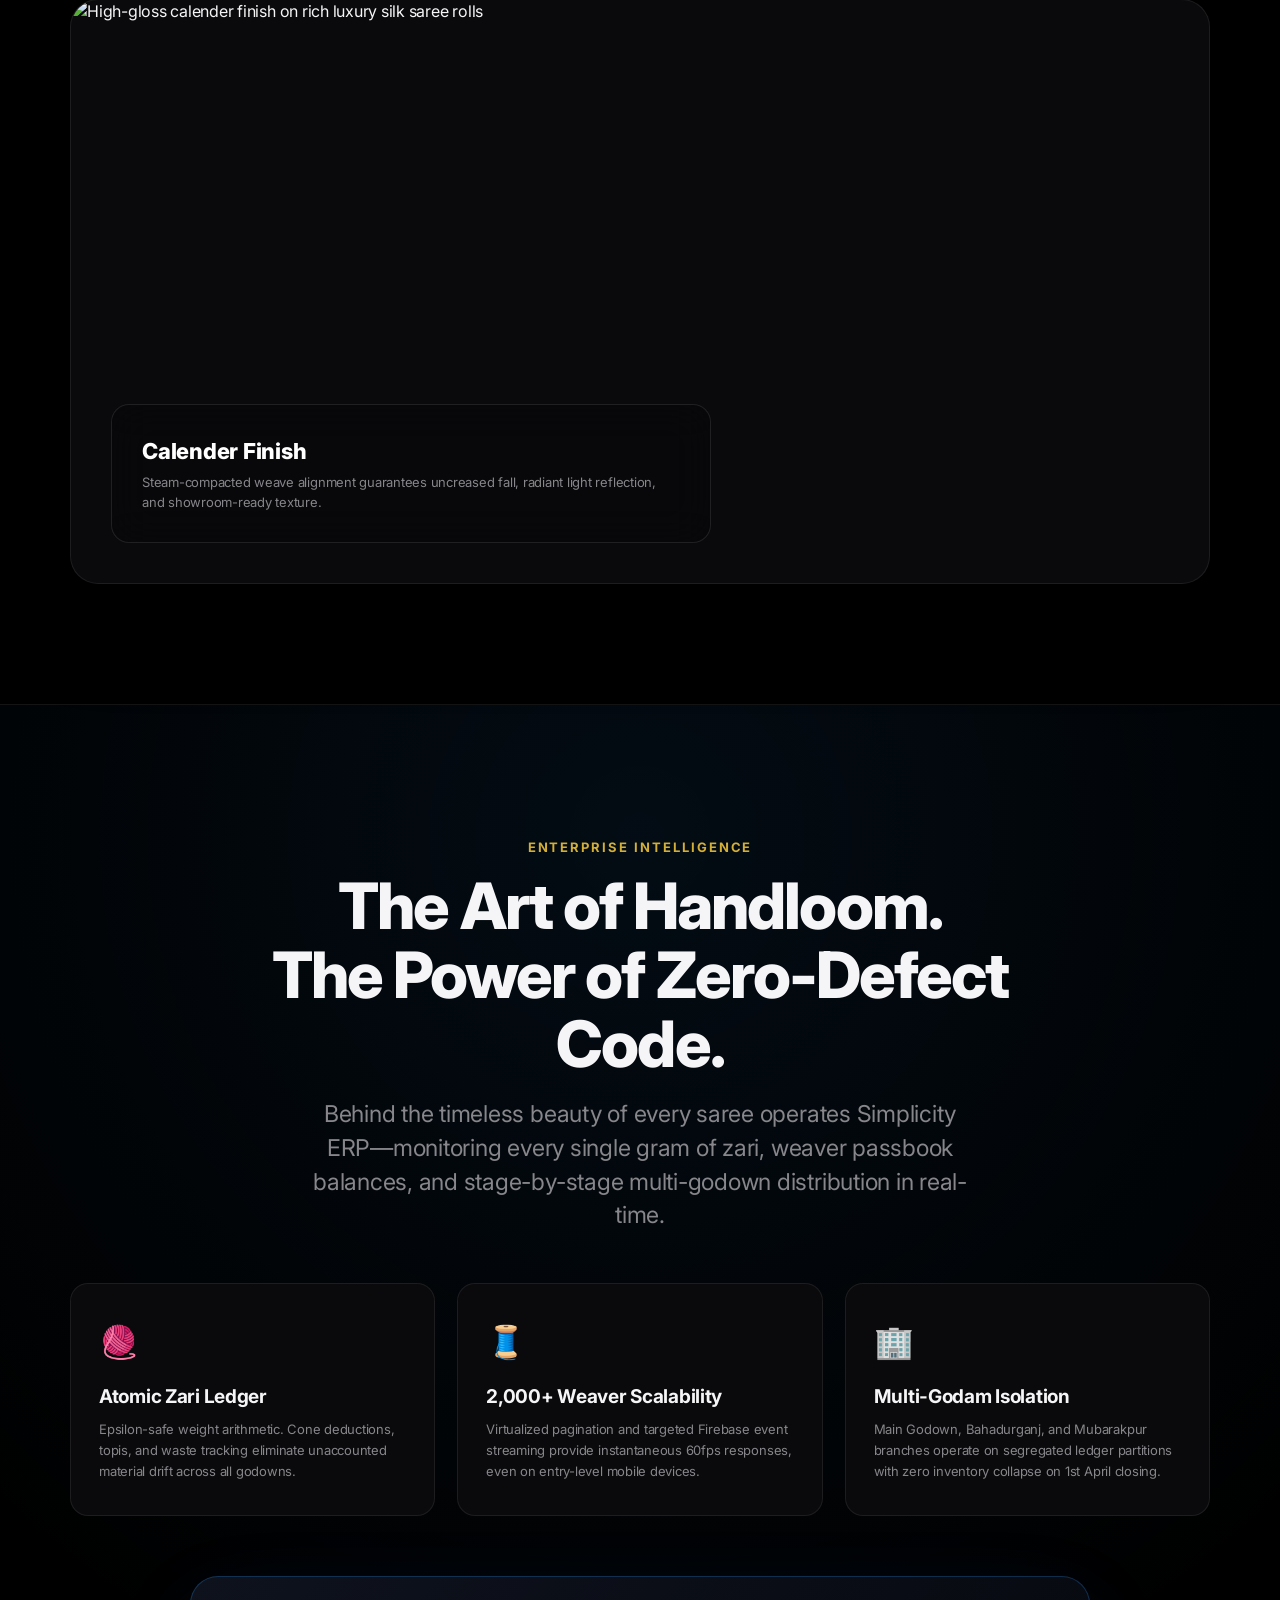
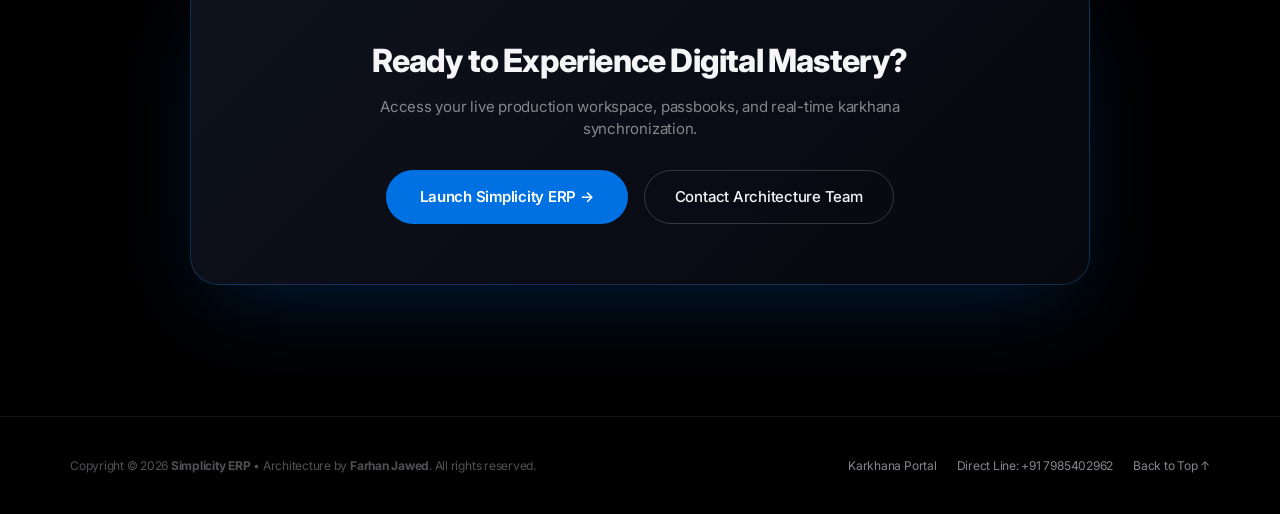
==== commit 100717c0: "Update landing.html" ====
--- a/landing.html
+++ b/landing.html
@@ -1,776 +1,909 @@
 <!DOCTYPE html>
-<html lang="en">
+<html lang="hi">
 <head>
-    <meta name="google-site-verification" content="FFSKyl17blpf5B1OgFkOjYfuXwQT58qXfMRuU-aANIU" />
     <meta charset="UTF-8">
-    <meta name="viewport" content="width=device-width, initial-scale=1.0, maximum-scale=1.0, user-scalable=no">
+    <meta name="viewport" content="width=device-width, initial-scale=1.0, viewport-fit=cover">
     
-    <!-- 🔍 SEO & SOCIAL PREVIEW -->
-    <title>Simplicity ERP • Saree Manufacturer Business Portal</title>
-    <meta name="description" content="Simplicity ERP. India's digital ERP portal designed for Saree & Textile Manufacturers. Manage Karigers, Looms, Bana, Zari, Sancha, Job Work, and Saree Stock in real-time.">
-    <meta name="keywords" content="Simplicity ERP, Saree Manufacturer Software, Textile Karkhana Software, Karigar Khata App, Bana Zari Stock Management, Powerloom Jacquard Software">
-    <meta name="author" content="Farhan Jawed">
-    <meta name="robots" content="index, follow">
-
-    <!-- Open Graph (WhatsApp / Facebook Link Preview) -->
-    <meta property="og:title" content="Simplicity ERP • Digital Karkhana Portal for Saree Manufacturers">
-    <meta property="og:description" content="Purani Diary Chhodo, Karkhana Digital Karo! 1-1 Saree, 1-1 Gram Zari aur Karigar ki Mazdoori ka pakka hisab. Manager: Mohammad Rehan (+91 7985402962)">
-    <meta property="og:type" content="website">
-
-    <link rel="manifest" href="manifest.json">
-    <meta name="theme-color" content="#1e3a8a">
+    <!-- SEO & Social Sharing -->
+    <title>Simplicity • The Art of Saree Manufacturing</title>
+    <meta name="description" content="Experience the timeless craftsmanship of luxury Banarasi weaving, precision booti cutting, and industrial calender finishing. Managed with zero-friction digital intelligence.">
+    <meta name="theme-color" content="#000000">
+
+    <!-- Fonts: Inter & SF-Pro Fallbacks -->
+    <link rel="preconnect" href="https://fonts.googleapis.com">
+    <link rel="preconnect" href="https://fonts.gstatic.com" crossorigin>
+    <link href="https://fonts.googleapis.com/css2?family=Inter:wght@300;400;500;600;700;800;900&display=swap" rel="stylesheet">
 
     <style>
+        /* ====================================================================
+           1. APPLE DESIGN SYSTEM TOKENS & RESET
+           ==================================================================== */
+        :root {
+            --bg-canvas: #000000;
+            --bg-surface: #0a0a0c;
+            --bg-elevated: #121216;
+            --border-subtle: rgba(255, 255, 255, 0.08);
+            --border-highlight: rgba(255, 255, 255, 0.18);
+            
+            --text-primary: #f5f5f7;
+            --text-secondary: #86868b;
+            --text-tertiary: #515154;
+            --accent-gold: #d4af37;
+            --accent-gold-glow: rgba(212, 175, 55, 0.25);
+            --accent-silver: #e2e8f0;
+            --accent-blue: #2997ff;
+
+            --ease-apple: cubic-bezier(0.16, 1, 0.3, 1);
+            --radius-outer: 28px;
+            --radius-inner: 18px;
+        }
+
         * {
             margin: 0;
             padding: 0;
             box-sizing: border-box;
-            font-family: 'Inter', system-ui, -apple-system, BlinkMacSystemFont, 'Segoe UI', Roboto, sans-serif;
-            scroll-behavior: smooth;
+            -webkit-font-smoothing: antialiased;
         }
 
         body {
-            background: #f8fafc;
-            color: #1e293b;
-            line-height: 1.6;
+            background-color: var(--bg-canvas);
+            color: var(--text-primary);
+            font-family: 'Inter', -apple-system, BlinkMacSystemFont, "SF Pro Display", "SF Pro Text", system-ui, sans-serif;
             overflow-x: hidden;
-        }
-
-        /* 1. TOP NAVBAR */
-        .landing-navbar {
-            background: #0f172a;
-            color: white;
-            padding: 14px 24px;
+            line-height: 1.47;
+            letter-spacing: -0.015em;
+        }
+
+        /* ====================================================================
+           2. FROSTED GLASS NAVBAR (GLASSMORPHISM)
+           ==================================================================== */
+        .glass-nav {
+            position: fixed;
+            top: 0;
+            left: 0;
+            width: 100%;
+            height: 52px;
+            background: rgba(0, 0, 0, 0.72);
+            backdrop-filter: saturate(180%) blur(20px);
+            -webkit-backdrop-filter: saturate(180%) blur(20px);
+            border-bottom: 1px solid var(--border-subtle);
+            z-index: 1000;
             display: flex;
+            align-items: center;
             justify-content: space-between;
-            align-items: center;
-            position: sticky;
-            top: 0;
-            z-index: 1000;
-            border-bottom: 1px solid #334155;
-            box-shadow: 0 4px 20px rgba(0, 0, 0, 0.15);
-        }
-
-        .brand-logo {
+            padding: 0 max(24px, calc((100vw - 1180px) / 2));
+            transition: background 0.3s ease, border-color 0.3s ease;
+        }
+
+        .nav-brand {
             display: flex;
             align-items: center;
-            gap: 10px;
-            text-decoration: none;
-            color: white;
-        }
-
-        .brand-logo span { font-size: 24px; }
-        .brand-logo h1 { font-size: 18px; font-weight: 800; letter-spacing: -0.5px; }
-        .brand-logo small { font-size: 11px; color: #38bdf8; display: block; font-weight: 600; }
-
-        .nav-actions { display: flex; align-items: center; gap: 10px; flex-wrap: wrap; }
-
-        .btn-call-nav {
-            background: rgba(255, 255, 255, 0.1);
-            color: #38bdf8;
-            padding: 8px 14px;
-            border-radius: 8px;
+            gap: 8px;
+            color: var(--text-primary);
             text-decoration: none;
             font-weight: 700;
+            font-size: 15px;
+            letter-spacing: -0.02em;
+        }
+
+        .nav-brand .brand-logo-icon {
+            font-size: 17px;
+            color: var(--accent-gold);
+            filter: drop-shadow(0 0 10px var(--accent-gold-glow));
+        }
+
+        .nav-links {
+            display: flex;
+            align-items: center;
+            gap: 28px;
+            list-style: none;
+        }
+
+        .nav-links a {
+            color: var(--text-secondary);
+            text-decoration: none;
             font-size: 12px;
-            border: 1px solid rgba(56, 189, 248, 0.3);
-            display: inline-flex;
-            align-items: center;
-            gap: 5px;
-            transition: 0.2s;
-        }
-        .btn-call-nav:hover { background: rgba(56, 189, 248, 0.2); }
-
-        .btn-launch {
-            background: linear-gradient(135deg, #2563eb, #1d4ed8);
-            color: white;
-            padding: 9px 18px;
-            border-radius: 8px;
-            text-decoration: none;
-            font-weight: 700;
-            font-size: 13px;
-            box-shadow: 0 4px 14px rgba(37, 99, 235, 0.4);
-            transition: all 0.2s ease;
-            display: inline-flex;
-            align-items: center;
-            gap: 6px;
-        }
-        .btn-launch:hover { transform: translateY(-2px); box-shadow: 0 6px 18px rgba(37, 99, 235, 0.5); }
-
-        /* 2. HERO SECTION */
-        .hero {
-            background: linear-gradient(180deg, #0f172a 0%, #1e3a8a 100%);
-            color: white;
-            padding: 70px 20px 80px;
+            font-weight: 400;
+            transition: color 0.2s ease;
+        }
+
+        .nav-links a:hover {
+            color: var(--text-primary);
+        }
+
+        .nav-cta-btn {
+            background: rgba(255, 255, 255, 0.92);
+            color: #000000 !important;
+            padding: 5px 14px;
+            border-radius: 20px;
+            font-size: 12px !important;
+            font-weight: 600 !important;
+            transition: transform 0.2s ease, background 0.2s ease !important;
+        }
+
+        .nav-cta-btn:hover {
+            transform: scale(1.03);
+            background: #ffffff;
+        }
+
+        /* ====================================================================
+           3. HERO STAGE (SHIMMERING GOLD ZARI DRAPE)
+           ==================================================================== */
+        .hero-stage {
+            min-height: 100vh;
+            padding-top: 130px;
+            padding-bottom: 90px;
+            display: flex;
+            flex-direction: column;
+            align-items: center;
             text-align: center;
             position: relative;
-        }
-
-        .badge-pill {
-            background: rgba(56, 189, 248, 0.15);
-            color: #38bdf8;
-            border: 1px solid rgba(56, 189, 248, 0.3);
-            padding: 6px 16px;
-            border-radius: 30px;
-            font-size: 12px;
+            overflow: hidden;
+            background: radial-gradient(circle at 50% 18%, rgba(212, 175, 55, 0.08) 0%, rgba(0,0,0,0) 65%);
+        }
+
+        .hero-eyebrow {
+            font-size: 13px;
             font-weight: 700;
+            text-transform: uppercase;
+            letter-spacing: 0.15em;
+            color: var(--accent-gold);
+            margin-bottom: 14px;
             display: inline-block;
-            margin-bottom: 20px;
-            text-transform: uppercase;
-            letter-spacing: 1px;
-        }
-
-        .hero h2 {
-            font-size: 38px;
-            font-weight: 900;
-            line-height: 1.25;
-            max-width: 900px;
-            margin: 0 auto 18px;
-            letter-spacing: -0.8px;
-        }
-
-        .hero h2 span {
-            background: linear-gradient(90deg, #38bdf8, #818cf8);
+        }
+
+        .hero-headline {
+            font-size: clamp(2.8rem, 7vw, 5.5rem);
+            font-weight: 800;
+            line-height: 1.05;
+            letter-spacing: -0.035em;
+            max-width: 980px;
+            margin: 0 auto 20px;
+            background: linear-gradient(180deg, #ffffff 30%, rgba(255, 255, 255, 0.6) 100%);
             -webkit-background-clip: text;
             -webkit-text-fill-color: transparent;
         }
 
-        .hero p {
-            font-size: 16px;
-            color: #cbd5e1;
-            max-width: 720px;
-            margin: 0 auto 30px;
+        .hero-subhead {
+            font-size: clamp(1.1rem, 2.2vw, 1.45rem);
+            color: var(--text-secondary);
+            font-weight: 400;
+            max-width: 680px;
+            margin: 0 auto 36px;
+            line-height: 1.45;
+        }
+
+        .hero-actions {
+            display: flex;
+            align-items: center;
+            gap: 16px;
+            margin-bottom: 60px;
+        }
+
+        .btn-apple-primary {
+            background: #0071e3;
+            color: #ffffff;
+            padding: 13px 26px;
+            border-radius: 980px;
+            font-size: 14px;
+            font-weight: 600;
+            text-decoration: none;
+            display: inline-flex;
+            align-items: center;
+            gap: 6px;
+            transition: all 0.3s var(--ease-apple);
+        }
+
+        .btn-apple-primary:hover {
+            background: #0077ed;
+            transform: scale(1.02);
+            box-shadow: 0 10px 24px rgba(0, 113, 227, 0.35);
+        }
+
+        .btn-apple-ghost {
+            background: transparent;
+            color: var(--text-primary);
+            padding: 13px 22px;
+            border-radius: 980px;
+            font-size: 14px;
             font-weight: 500;
-        }
-
-        .hero-cta-group {
-            display: flex;
-            justify-content: center;
-            gap: 14px;
-            flex-wrap: wrap;
-            margin-bottom: 40px;
-        }
-
-        .btn-primary-hero {
-            background: #25D366;
-            color: white;
-            padding: 13px 28px;
-            border-radius: 10px;
             text-decoration: none;
-            font-size: 15px;
-            font-weight: 800;
-            box-shadow: 0 8px 24px rgba(37, 211, 102, 0.35);
-            transition: all 0.2s;
             display: inline-flex;
             align-items: center;
-            gap: 8px;
-        }
-        .btn-primary-hero:hover { background: #20ba57; transform: translateY(-2px); }
-
-        .btn-secondary-hero {
-            background: rgba(255, 255, 255, 0.12);
-            color: white;
-            padding: 13px 26px;
-            border-radius: 10px;
-            text-decoration: none;
-            font-size: 15px;
-            font-weight: 700;
-            border: 1px solid rgba(255, 255, 255, 0.25);
-            transition: all 0.2s;
-            display: inline-flex;
-            align-items: center;
-            gap: 8px;
-        }
-        .btn-secondary-hero:hover { background: rgba(255, 255, 255, 0.2); }
-
-        .stats-ribbon {
-            display: flex;
-            justify-content: center;
-            gap: 30px;
-            flex-wrap: wrap;
-            margin-top: 30px;
-            padding-top: 25px;
-            border-top: 1px solid rgba(255, 255, 255, 0.1);
-        }
-
-        .stat-item h4 { font-size: 24px; font-weight: 800; color: #38bdf8; }
-        .stat-item p { font-size: 12px; color: #94a3b8; font-weight: 600; text-transform: uppercase; }
-
-        /* ULTRA HD BANARASI SAREE VISUAL SHOWCASE */
-        .saree-visual-container {
-            max-width: 1000px;
-            margin: -40px auto 40px;
-            padding: 0 20px;
+            gap: 6px;
+            border: 1px solid var(--border-highlight);
+            transition: all 0.3s var(--ease-apple);
+        }
+
+        .btn-apple-ghost:hover {
+            border-color: rgba(255, 255, 255, 0.5);
+            background: rgba(255, 255, 255, 0.05);
+        }
+
+        /* Large Studio Visual Stage */
+        .hero-visual-frame {
+            width: min(1140px, 92vw);
+            height: clamp(340px, 60vh, 640px);
+            border-radius: var(--radius-outer);
             position: relative;
-            z-index: 10;
-        }
-
-        .saree-visual-card {
-            background: #ffffff;
-            border-radius: 20px;
-            padding: 14px;
-            box-shadow: 0 20px 40px rgba(0, 0, 0, 0.12);
-            border: 2px solid #e2e8f0;
-            display: grid;
-            grid-template-columns: 1.2fr 0.8fr;
-            gap: 20px;
-            align-items: center;
-        }
-
-        @media (max-width: 820px) {
-            .saree-visual-card { grid-template-columns: 1fr; }
-            .saree-visual-container { margin-top: -20px; }
-        }
-
-        .saree-image-wrap {
-            position: relative;
-            border-radius: 14px;
             overflow: hidden;
-            height: 280px;
-            background: #0f172a;
-        }
-
-        .saree-image-wrap img {
+            border: 1px solid var(--border-subtle);
+            box-shadow: 0 30px 80px -20px rgba(0, 0, 0, 0.8), 0 0 120px -30px var(--accent-gold-glow);
+            cursor: zoom-in;
+            background: var(--bg-surface);
+        }
+
+        .hero-visual-frame img {
             width: 100%;
             height: 100%;
             object-fit: cover;
-            transition: transform 0.4s ease;
-        }
-        .saree-image-wrap:hover img { transform: scale(1.04); }
-
-        .saree-image-badge {
+            object-position: center 30%;
+            transition: transform 1.2s var(--ease-apple);
+        }
+
+        .hero-visual-frame:hover img {
+            transform: scale(1.03);
+        }
+
+        .visual-caption-glass {
             position: absolute;
-            bottom: 12px;
-            left: 12px;
-            background: rgba(15, 23, 42, 0.85);
-            color: #f59e0b;
-            padding: 6px 12px;
+            bottom: 24px;
+            left: 24px;
+            background: rgba(10, 10, 12, 0.65);
+            backdrop-filter: blur(16px);
+            -webkit-backdrop-filter: blur(16px);
+            padding: 8px 18px;
             border-radius: 30px;
-            font-size: 11px;
+            border: 1px solid rgba(255, 255, 255, 0.12);
+            font-size: 12px;
+            font-weight: 600;
+            color: var(--text-primary);
+            letter-spacing: 0.02em;
+        }
+
+        /* ====================================================================
+           4. FULL-WIDTH CINEMATIC SECTIONS (STORYTELLING FLOW)
+           ==================================================================== */
+        .section-block {
+            padding: 120px max(24px, calc((100vw - 1140px) / 2));
+            position: relative;
+        }
+
+        .apple-grid-two {
+            display: grid;
+            grid-template-columns: 1fr 1fr;
+            gap: 70px;
+            align-items: center;
+        }
+
+        .apple-grid-two.reverse {
+            direction: rtl;
+        }
+
+        .apple-grid-two.reverse .section-content-side {
+            direction: ltr;
+        }
+
+        .section-tag {
+            font-size: 13px;
+            font-weight: 700;
+            text-transform: uppercase;
+            letter-spacing: 0.12em;
+            color: var(--accent-gold);
+            margin-bottom: 12px;
+            display: inline-block;
+        }
+
+        .section-title {
+            font-size: clamp(2.2rem, 4.4vw, 3.8rem);
             font-weight: 800;
-            backdrop-filter: blur(4px);
-            border: 1px solid rgba(245, 158, 11, 0.4);
-        }
-
-        .saree-content-wrap {
-            padding: 10px 14px;
-            text-align: left;
-        }
-
-        .saree-content-wrap h3 {
-            font-size: 20px;
+            line-height: 1.1;
+            letter-spacing: -0.03em;
+            margin-bottom: 20px;
+            background: linear-gradient(180deg, #ffffff 40%, rgba(255, 255, 255, 0.65) 100%);
+            -webkit-background-clip: text;
+            -webkit-text-fill-color: transparent;
+        }
+
+        .section-copy {
+            font-size: clamp(1rem, 1.5vw, 1.15rem);
+            color: var(--text-secondary);
+            font-weight: 400;
+            line-height: 1.6;
+            margin-bottom: 28px;
+            max-width: 480px;
+        }
+
+        .metric-pill-row {
+            display: flex;
+            gap: 24px;
+            margin-top: 10px;
+            padding-top: 24px;
+            border-top: 1px solid var(--border-subtle);
+        }
+
+        .metric-unit h4 {
+            font-size: 26px;
             font-weight: 800;
-            color: #0f172a;
-            margin-bottom: 8px;
-        }
-
-        .saree-content-wrap p {
-            font-size: 13px;
-            color: #475569;
-            line-height: 1.6;
-            margin-bottom: 14px;
-        }
-
-        .saree-tag-list {
-            display: flex;
-            gap: 8px;
-            flex-wrap: wrap;
-        }
-
-        .saree-tag {
-            background: #f1f5f9;
-            color: #0369a1;
-            font-size: 11px;
-            font-weight: 700;
-            padding: 4px 10px;
-            border-radius: 6px;
-            border: 1px solid #e2e8f0;
-        }
-
-        /* 3. CONTAINER */
-        .container {
-            max-width: 1200px;
-            margin: 0 auto;
-            padding: 50px 20px;
-        }
-
-        .section-header {
+            letter-spacing: -0.02em;
+            color: var(--text-primary);
+        }
+
+        .metric-unit p {
+            font-size: 12px;
+            color: var(--text-secondary);
+            font-weight: 500;
+            text-transform: uppercase;
+            letter-spacing: 0.05em;
+        }
+
+        /* Visual Card Wrapper */
+        .cinematic-card {
+            border-radius: var(--radius-outer);
+            overflow: hidden;
+            position: relative;
+            background: var(--bg-surface);
+            border: 1px solid var(--border-subtle);
+            box-shadow: 0 25px 60px rgba(0, 0, 0, 0.6);
+            height: clamp(380px, 52vw, 540px);
+            cursor: zoom-in;
+        }
+
+        .cinematic-card img {
+            width: 100%;
+            height: 100%;
+            object-fit: cover;
+            transition: transform 1.2s var(--ease-apple);
+        }
+
+        .cinematic-card:hover img {
+            transform: scale(1.04);
+        }
+
+        /* Full Bleed Showcase Banner */
+        .full-bleed-banner {
+            width: 100%;
+            border-radius: var(--radius-outer);
+            background: var(--bg-surface);
+            border: 1px solid var(--border-subtle);
+            overflow: hidden;
+            position: relative;
+            height: clamp(400px, 65vh, 620px);
+            margin-top: 40px;
+            cursor: zoom-in;
+            box-shadow: 0 35px 80px rgba(0,0,0,0.8);
+        }
+
+        .full-bleed-banner img {
+            width: 100%;
+            height: 100%;
+            object-fit: cover;
+            object-position: center;
+            transition: transform 1.2s var(--ease-apple);
+        }
+
+        .full-bleed-banner:hover img {
+            transform: scale(1.03);
+        }
+
+        .banner-overlay-content {
+            position: absolute;
+            bottom: 40px;
+            left: 40px;
+            right: 40px;
+            max-width: 600px;
+            background: rgba(8, 8, 10, 0.7);
+            backdrop-filter: blur(20px);
+            -webkit-backdrop-filter: blur(20px);
+            padding: 30px;
+            border-radius: var(--radius-inner);
+            border: 1px solid rgba(255, 255, 255, 0.1);
+        }
+
+        /* ====================================================================
+           5. SIMPLICITY ERP PLATFORM SHOWCASE (THE SOFTWARE BRIDGE)
+           ==================================================================== */
+        .software-stage {
+            background: radial-gradient(circle at 50% 10%, rgba(41, 151, 255, 0.08) 0%, rgba(0,0,0,0) 70%);
+            padding: 130px max(24px, calc((100vw - 1140px) / 2));
             text-align: center;
-            margin-bottom: 50px;
-        }
-
-        .section-header h3 {
-            font-size: 28px;
+            border-top: 1px solid var(--border-subtle);
+        }
+
+        .software-header-box {
+            max-width: 780px;
+            margin: 0 auto 50px;
+        }
+
+        .software-headline {
+            font-size: clamp(2.4rem, 5vw, 4.2rem);
             font-weight: 800;
-            color: #0f172a;
-            margin-bottom: 10px;
-        }
-
-        .section-header p {
-            font-size: 15px;
-            color: #64748b;
-            max-width: 650px;
-            margin: 0 auto;
-        }
-
-        /* 4. PAIN POINTS / PROBLEMS SOLVED */
-        .problem-grid {
+            line-height: 1.08;
+            letter-spacing: -0.03em;
+            margin-bottom: 20px;
+        }
+
+        .software-grid-trio {
             display: grid;
             grid-template-columns: repeat(3, 1fr);
-            gap: 20px;
-            margin-bottom: 70px;
-        }
-
-        @media (max-width: 850px) {
-            .problem-grid { grid-template-columns: 1fr; }
-            .hero h2 { font-size: 28px; }
-        }
-
-        .problem-card {
-            background: white;
-            border-radius: 14px;
-            padding: 26px;
-            border: 1px solid #e2e8f0;
-            box-shadow: 0 4px 12px rgba(0, 0, 0, 0.03);
-            border-top: 4px solid #ef4444;
-        }
-
-        .problem-card .icon { font-size: 32px; margin-bottom: 12px; display: block; }
-        .problem-card h4 { font-size: 17px; font-weight: 800; color: #991b1b; margin-bottom: 8px; }
-        .problem-card p { font-size: 13px; color: #475569; line-height: 1.6; }
-
-        /* 5. WORKFLOW GRID */
-        .feature-grid {
-            display: grid;
-            grid-template-columns: repeat(3, 1fr);
-            gap: 24px;
-        }
-
-        @media (max-width: 960px) { .feature-grid { grid-template-columns: repeat(2, 1fr); } }
-        @media (max-width: 640px) { .feature-grid { grid-template-columns: 1fr; } }
-
-        .feature-card {
-            background: white;
-            border-radius: 16px;
-            padding: 28px;
-            border: 1px solid #e2e8f0;
-            box-shadow: 0 6px 18px rgba(0, 0, 0, 0.04);
-            transition: all 0.25s ease;
+            gap: 22px;
+            text-align: left;
+            margin-bottom: 60px;
+        }
+
+        .apple-feature-tile {
+            background: var(--bg-surface);
+            border: 1px solid var(--border-subtle);
+            border-radius: var(--radius-inner);
+            padding: 34px 28px;
+            transition: all 0.3s ease;
+        }
+
+        .apple-feature-tile:hover {
+            border-color: var(--border-highlight);
+            transform: translateY(-4px);
+            background: var(--bg-elevated);
+        }
+
+        .tile-icon {
+            font-size: 32px;
+            margin-bottom: 18px;
+            display: inline-block;
+        }
+
+        .tile-title {
+            font-size: 19px;
+            font-weight: 700;
+            color: var(--text-primary);
+            margin-bottom: 8px;
+            letter-spacing: -0.015em;
+        }
+
+        .tile-desc {
+            font-size: 13px;
+            color: var(--text-secondary);
+            line-height: 1.6;
+        }
+
+        /* Big High-Impact Launch Card */
+        .portal-launch-card {
+            background: linear-gradient(135deg, #0e121d 0%, #06080e 100%);
+            border: 1px solid rgba(41, 151, 255, 0.25);
+            border-radius: var(--radius-outer);
+            padding: 60px 30px;
+            max-width: 900px;
+            margin: 0 auto;
+            box-shadow: 0 30px 90px -20px rgba(0, 113, 227, 0.25);
+        }
+
+        .portal-launch-card h3 {
+            font-size: 32px;
+            font-weight: 800;
+            margin-bottom: 12px;
+            letter-spacing: -0.025em;
+        }
+
+        .portal-launch-card p {
+            color: var(--text-secondary);
+            font-size: 15px;
+            max-width: 580px;
+            margin: 0 auto 30px;
+        }
+
+        /* ====================================================================
+           6. INTERACTIVE CINEMATIC IMAGE LIGHTBOX MODAL
+           ==================================================================== */
+        .lightbox-overlay {
+            position: fixed;
+            top: 0;
+            left: 0;
+            width: 100vw;
+            height: 100vh;
+            background: rgba(0, 0, 0, 0.94);
+            backdrop-filter: blur(25px);
+            -webkit-backdrop-filter: blur(25px);
+            z-index: 99999;
+            display: none;
+            align-items: center;
+            justify-content: center;
+            padding: 40px;
+            opacity: 0;
+            transition: opacity 0.35s var(--ease-apple);
+        }
+
+        .lightbox-overlay.active {
+            display: flex;
+            opacity: 1;
+        }
+
+        .lightbox-content-wrap {
             position: relative;
-        }
-
-        .feature-card:hover {
-            transform: translateY(-5px);
-            box-shadow: 0 12px 28px rgba(0, 0, 0, 0.08);
-            border-color: #cbd5e1;
-        }
-
-        .feature-badge {
-            font-size: 11px;
-            font-weight: 800;
-            padding: 4px 10px;
-            border-radius: 20px;
-            display: inline-block;
-            margin-bottom: 14px;
-        }
-
-        .feature-card h4 {
-            font-size: 18px;
-            font-weight: 800;
-            color: #0f172a;
-            margin-bottom: 10px;
-        }
-
-        .feature-card p {
-            font-size: 13px;
-            color: #475569;
-            line-height: 1.6;
-        }
-
-        .feature-points {
-            margin-top: 14px;
-            padding-top: 14px;
-            border-top: 1px dashed #e2e8f0;
-            list-style: none;
-        }
-
-        .feature-points li {
+            max-width: 1100px;
+            max-height: 85vh;
+            display: flex;
+            flex-direction: column;
+            align-items: center;
+            transform: scale(0.96);
+            transition: transform 0.35s var(--ease-apple);
+        }
+
+        .lightbox-overlay.active .lightbox-content-wrap {
+            transform: scale(1);
+        }
+
+        .lightbox-image {
+            max-width: 100%;
+            max-height: 75vh;
+            border-radius: var(--radius-inner);
+            border: 1px solid rgba(255, 255, 255, 0.15);
+            box-shadow: 0 40px 100px rgba(0, 0, 0, 0.9);
+            object-fit: contain;
+        }
+
+        .lightbox-caption {
+            margin-top: 18px;
+            font-size: 14px;
+            color: var(--text-secondary);
+            text-align: center;
+            font-weight: 500;
+        }
+
+        .lightbox-close-btn {
+            position: absolute;
+            top: -46px;
+            right: 0;
+            background: transparent;
+            border: none;
+            color: #ffffff;
+            font-size: 32px;
+            cursor: pointer;
+            line-height: 1;
+            padding: 6px;
+            opacity: 0.75;
+            transition: opacity 0.2s;
+        }
+
+        .lightbox-close-btn:hover {
+            opacity: 1;
+        }
+
+        /* ====================================================================
+           7. SCROLL-TRIGGERED REVEAL ANIMATIONS
+           ==================================================================== */
+        .reveal {
+            opacity: 0;
+            transform: translateY(35px);
+            transition: opacity 1s var(--ease-apple), transform 1s var(--ease-apple);
+            will-change: opacity, transform;
+        }
+
+        .reveal.active {
+            opacity: 1;
+            transform: translateY(0);
+        }
+
+        /* ====================================================================
+           8. MINIMALIST FOOTER
+           ==================================================================== */
+        .apple-footer {
+            border-top: 1px solid var(--border-subtle);
+            padding: 40px max(24px, calc((100vw - 1140px) / 2));
+            display: flex;
+            align-items: center;
+            justify-content: space-between;
             font-size: 12px;
-            color: #334155;
-            font-weight: 600;
-            margin-bottom: 6px;
-            display: flex;
-            align-items: center;
-            gap: 6px;
-        }
-
-        /* 6. PWA INSTALL GUIDE */
-        .install-guide-box {
-            background: linear-gradient(135deg, #1e3a8a, #0f172a);
-            color: white;
-            border-radius: 20px;
-            padding: 45px 30px;
-            margin-top: 60px;
-            text-align: center;
-            box-shadow: 0 15px 35px rgba(30, 58, 138, 0.25);
-        }
-
-        .install-guide-box h3 { font-size: 26px; font-weight: 800; margin-bottom: 12px; }
-        .install-guide-box p { font-size: 14px; color: #94a3b8; max-width: 600px; margin: 0 auto 30px; }
-
-        .steps-flex {
-            display: flex;
-            justify-content: center;
-            gap: 20px;
+            color: var(--text-tertiary);
             flex-wrap: wrap;
-        }
-
-        .step-card {
-            background: rgba(255, 255, 255, 0.08);
-            border: 1px solid rgba(255, 255, 255, 0.15);
-            border-radius: 14px;
-            padding: 20px;
-            width: 260px;
-            text-align: left;
-        }
-
-        .step-card span {
-            background: #38bdf8;
-            color: #0f172a;
-            width: 28px;
-            height: 28px;
-            border-radius: 50%;
-            display: flex;
-            align-items: center;
-            justify-content: center;
-            font-weight: 800;
-            font-size: 13px;
-            margin-bottom: 12px;
-        }
-
-        .step-card h5 { font-size: 15px; font-weight: 700; color: white; margin-bottom: 6px; }
-        .step-card p { font-size: 12px; color: #cbd5e1; margin: 0; }
-
-        /* 7. RESPECTFUL CONTACT & LEADERSHIP CARD */
-        .founder-box {
-            background: white;
-            border-radius: 18px;
-            border: 1px solid #e2e8f0;
-            padding: 35px 30px;
-            margin-top: 70px;
-            display: flex;
-            align-items: center;
-            justify-content: space-between;
-            flex-wrap: wrap;
-            gap: 25px;
-            box-shadow: 0 10px 25px rgba(0, 0, 0, 0.03);
-            border-left: 6px solid #2563eb;
-        }
-
-        .founder-info h4 { font-size: 22px; font-weight: 800; color: #0f172a; }
-        .founder-info p { font-size: 14px; color: #64748b; margin-top: 4px; }
-        
-        .founder-info .tag {
-            background: #eff6ff;
-            color: #2563eb;
-            padding: 4px 12px;
-            border-radius: 20px;
-            font-size: 12px;
-            font-weight: 700;
-            border: 1px solid #bfdbfe;
-            display: inline-block;
-            margin-top: 10px;
-        }
-
-        .contact-action-group {
-            display: flex;
-            gap: 12px;
-            flex-wrap: wrap;
-        }
-
-        .btn-call-large {
-            background: #2563eb;
-            color: white;
-            padding: 13px 22px;
-            border-radius: 10px;
+            gap: 16px;
+        }
+
+        .apple-footer a {
+            color: var(--text-secondary);
             text-decoration: none;
-            font-weight: 800;
-            font-size: 14px;
-            display: inline-flex;
-            align-items: center;
-            gap: 8px;
-            box-shadow: 0 6px 18px rgba(37, 99, 235, 0.3);
-            transition: 0.2s;
-        }
-        .btn-call-large:hover { background: #1d4ed8; }
-
-        .btn-whatsapp-large {
-            background: #25D366;
-            color: white;
-            padding: 13px 22px;
-            border-radius: 10px;
-            text-decoration: none;
-            font-weight: 800;
-            font-size: 14px;
-            display: inline-flex;
-            align-items: center;
-            gap: 8px;
-            box-shadow: 0 6px 18px rgba(37, 211, 102, 0.3);
-            transition: 0.2s;
-        }
-        .btn-whatsapp-large:hover { background: #20ba57; }
-
-        .footer {
-            background: #0f172a;
-            color: #94a3b8;
-            text-align: center;
-            padding: 25px 20px;
-            font-size: 13px;
-            border-top: 1px solid #1e293b;
-        }
-
-        .footer span { color: #38bdf8; font-weight: 700; }
+        }
+
+        .apple-footer a:hover {
+            color: var(--text-primary);
+        }
+
+        /* ====================================================================
+           9. RESPONSIVE BREAKPOINTS
+           ==================================================================== */
+        @media (max-width: 900px) {
+            .apple-grid-two, .apple-grid-two.reverse {
+                grid-template-columns: 1fr;
+                gap: 40px;
+                direction: ltr;
+            }
+            .apple-grid-two.reverse .section-content-side {
+                direction: ltr;
+            }
+            .software-grid-trio {
+                grid-template-columns: 1fr;
+            }
+            .nav-links {
+                display: none;
+            }
+            .section-block {
+                padding: 70px 20px;
+            }
+            .banner-overlay-content {
+                bottom: 20px;
+                left: 20px;
+                right: 20px;
+                padding: 20px;
+            }
+        }
     </style>
 </head>
 <body>
 
-    <!-- 1. NAVBAR -->
-    <header class="landing-navbar">
-        <a href="index.html" class="brand-logo">
-            <span>✨</span>
-            <div>
-                <h1>Simplicity ERP</h1>
-                <small>Textile & Saree Karkhana Portal</small>
+    <!-- 1. GLASSMORPHIC TOP NAVBAR -->
+    <header class="glass-nav">
+        <a href="index.html" class="nav-brand">
+            <span class="brand-logo-icon">✨</span>
+            <span>Simplicity</span>
+        </a>
+
+        <ul class="nav-links">
+            <li><a href="#saree-drape">The Drape</a></li>
+            <li><a href="#the-loom">Artisan Loom</a></li>
+            <li><a href="#booti-cutting">Precision Cut</a></li>
+            <li><a href="#calender-finish">Silken Lustre</a></li>
+            <li><a href="#technology">ERP Intelligence</a></li>
+        </ul>
+
+        <div style="display:flex; align-items:center; gap:12px;">
+            <a href="tel:+917985402962" style="font-size:12px; color:var(--text-secondary); text-decoration:none; display:none; @media(min-width:600px){display:inline;}">📞 Support</a>
+            <a href="index.html" class="nav-cta-btn">Launch Portal →</a>
+        </div>
+    </header>
+
+    <!-- ====================================================================
+         SECTION 1: HERO SAREE DRAPE (SHIMMERING ZARI)
+         ==================================================================== -->
+    <section class="hero-stage" id="saree-drape">
+        <div class="reveal">
+            <span class="hero-eyebrow">The Masterwork of Banaras</span>
+            <h1 class="hero-headline">Woven in Heritage.<br>Perfected by Precision.</h1>
+            <p class="hero-subhead">Every shimmer of golden zari, every intertwined filament of silk tells a centuries-old story of craftsmanship.</p>
+            
+            <div class="hero-actions">
+                <a href="index.html" class="btn-apple-primary">Enter Karkhana Portal</a>
+                <a href="#the-loom" class="btn-apple-ghost">Explore Craftsmanship ↓</a>
             </div>
-        </a>
-        <div class="nav-actions">
-            <!-- 📞 Manager Mohammad Rehan Call -->
-            <a href="tel:+917985402962" class="btn-call-nav">📞 Mohammad Rehan: +91 7985402962</a>
-            <a href="index.html" class="btn-launch">🚀 Launch App</a>
-        </div>
-    </header>
-
-    <!-- 2. HERO BANNER -->
-    <section class="hero">
-        <div class="badge-pill">🇮🇳 Dedicated for Saree & Textile Manufacturers</div>
-        <h2>Purani Diary Chhodo, <span>Apna Karkhana Digital Karo!</span></h2>
-        <p>Loom se lekar Dukan tak — 1-1 Saree, 1-1 Gram Zari, Bana, Sancha aur Karigar ki Mazdoori ka pakka hisab mobile me.</p>
-
-        <div class="hero-cta-group">
-            <!-- 📲 Manager Mohammad Rehan WhatsApp -->
-            <a href="https://wa.me/917985402962?text=Hello%20Rehan%20bhai,%20mujhe%20Simplicity%20ERP%20ke%20bare%20me%20janna%20hai%20aur%20apne%20karkhane%20me%20lagwana%20hai." target="_blank" class="btn-primary-hero">
-                📲 WhatsApp Par Demo Maangein
-            </a>
-            <!-- 📞 Manager Mohammad Rehan Phone Call -->
-            <a href="tel:+917985402962" class="btn-secondary-hero">
-                📞 Call: Mohammad Rehan (7985402962)
-            </a>
-            <a href="index.html" class="btn-secondary-hero" style="background:#2563eb; border-color:#2563eb;">
-                🚀 Karkhana Portal Kholein
-            </a>
-        </div>
-
-        <div class="stats-ribbon">
-            <div class="stat-item">
-                <h4>2000+</h4>
-                <p>Karigers Khata Capacity</p>
-            </div>
-            <div class="stat-item">
-                <h4>100%</h4>
-                <p>Zari & Bana Safe</p>
-            </div>
-            <div class="stat-item">
-                <h4>Minto Me</h4>
-                <p>1 April Naya Saal Transfer</p>
-            </div>
-            <div class="stat-item">
-                <h4>1-Sec</h4>
-                <p>WhatsApp Digital Parchi</p>
-            </div>
+        </div>
+
+        <div class="hero-visual-frame reveal" onclick="openLightbox(this)">
+            <img src="https://images.unsplash.com/photo-1610030469983-98e550d6193c?auto=format&fit=crop&w=1600&q=85" 
+                 alt="High-resolution macro shot of shimmering golden Banarasi zari saree drape"
+                 loading="eager">
+            <div class="visual-caption-glass">✨ Shimmering Zari & Pure Katan Silk • Macro Drape</div>
         </div>
     </section>
 
-    <!-- 🥻 ULTRA HD BANARASI SAREE VISUAL SHOWCASE -->
-    <div class="saree-visual-container">
-        <div class="saree-visual-card">
-            <div class="saree-image-wrap">
-                <img src="https://images.unsplash.com/photo-1610030469983-98e550d6193c?auto=format&fit=crop&w=1200&q=80" alt="Authentic Banarasi Golden Zari Saree Weave">
-                <span class="saree-image-badge">✨ Banarasi Zari & Silk Craft</span>
-            </div>
-            <div class="saree-content-wrap">
-                <h3>Virasat Saree Ki, Hisab Digital</h3>
-                <p>Banarasi aur karkhane ki sadiyon purani virasat ke liye banaya gaya aasan portal. Loom se lekar finishing aur dukan tak, har ek saree aur wazan hamesha saaf aur mehfooz rahega.</p>
-                <div class="saree-tag-list">
-                    <span class="saree-tag">🧵 Tani & Kargha</span>
-                    <span class="saree-tag">🧶 Bana & Zari</span>
-                    <span class="saree-tag">✂️ Booti Cutting</span>
-                    <span class="saree-tag">🎛️ Calender</span>
+    <!-- ====================================================================
+         SECTION 2: THE WEAVER AT THE LOOM (BINAI & ARTISAN CRAFT)
+         ==================================================================== -->
+    <section class="section-block" id="the-loom">
+        <div class="apple-grid-two">
+            <div class="section-content-side reveal">
+                <span class="section-tag">01 • The Handloom Shuttle</span>
+                <h2 class="section-title">Where Rhythm Meets Resilience.</h2>
+                <p class="section-copy">Deep inside the weaving ateliers, ambient shadows yield to a single focused spotlight. Hands move with mathematical dexterity as the wooden shuttle glides across warp and weft, binding threads into wearable art.</p>
+                <div class="metric-pill-row">
+                    <div class="metric-unit">
+                        <h4>10,000+</h4>
+                        <p>Jacquard Warp Ties</p>
+                    </div>
+                    <div class="metric-unit">
+                        <h4>14 Days</h4>
+                        <p>Per Master Drape</p>
+                    </div>
+                    <div class="metric-unit">
+                        <h4>0.00 Grams</h4>
+                        <p>Tracked Zari Waste</p>
+                    </div>
                 </div>
             </div>
-        </div>
-    </div>
-
-    <!-- 3. PROBLEMS SOLVED FOR MANUFACTURERS -->
-    <section class="container">
-        <div class="section-header">
-            <h3>Saree Manufacturers Ki 3 Sabse Badi Musibatein</h3>
-            <p>Traditional copy-pen diary ki wajah se har mahine hazaron rupaye ka nuksan hota hai jiska pata bhi nahi chalta.</p>
-        </div>
-
-        <div class="problem-grid">
-            <div class="problem-card">
-                <span class="icon">🧶</span>
-                <h4>Zari & Bana Ka Jhol</h4>
-                <p>Diary me Less TP ya Topi ka hisab saaf na hone se mahine me kilon raw material bina pata chale idhar-udhar ho jata hai.</p>
+
+            <div class="cinematic-card reveal" onclick="openLightbox(this)">
+                <img src="https://images.unsplash.com/photo-1606760227091-3dd870d97f1d?auto=format&fit=crop&w=1400&q=85" 
+                     alt="Artisan hands operating the weaving loom shuttle under dramatic studio lighting"
+                     loading="lazy">
+                <div class="visual-caption-glass">🧵 Kariger at the Loom • Shuttle & Tani Synchrony</div>
             </div>
-            <div class="problem-card" style="border-top-color:#ea580c;">
-                <span class="icon">✂️</span>
-                <h4>Job Work me Saree Loss</h4>
-                <p>Karkhane se Booti Cutting aur Calender ke raste me kitni saree kharab hui ya gayab hui, iska koi pakka digital record nahi rehta.</p>
-            </div>
-            <div class="problem-card" style="border-top-color:#8b5cf6;">
-                <span class="icon">📖</span>
-                <h4>Diary & Panne Par Nirbharta</h4>
-                <p>Panna fatne ya purani diary kho jaane par hisab ruk jata hai. Maalik ko apne karkhane ka live stock mobile par nahi mil pata.</p>
-            </div>
-        </div>
-
-        <!-- 4. WORKFLOW SHOWCASE (THE 6 MODULES) -->
-        <div class="section-header">
-            <h3>Simplicity ERP Ka Complete Digital Solution</h3>
-            <p>Aapke karkhane ke har mod par maal aur hisab ko aasan aur surakshit banane ka tarika.</p>
-        </div>
-
-        <div class="feature-grid">
-            <!-- MODULE 1 -->
-            <div class="feature-card">
-                <span class="feature-badge" style="background:#f0fdfa; color:#0f766e; border:1px solid #99f6e4;">MODULE 1</span>
-                <h4>🧵 Kariger Master & Tani Khata</h4>
-                <p>Har karigar ki Tani sheet ka exact hisab. Manual Rate (Bana, Zari, Bani) aur auto-formula deduction.</p>
-                <ul class="feature-points">
-                    <li>✔️ Net Bana = Cone - Less TP</li>
-                    <li>✔️ Net Zari = Qty - Topi</li>
-                    <li>✔️ Bana & Zari Wastage Deduction</li>
-                    <li>✔️ 1-Click WhatsApp Khata Parchi</li>
-                </ul>
-            </div>
-
-            <!-- MODULE 2 -->
-            <div class="feature-card">
-                <span class="feature-badge" style="background:#ecfdf5; color:#059669; border:1px solid #a7f3d0;">MODULE 2</span>
-                <h4>🧶 Raw Material & Sancha Stock</h4>
-                <p>Main Godam aur sabhi Branch Karkhanon me bache huye Bana, Zari aur Sanche ka live stock balance.</p>
-                <ul class="feature-points">
-                    <li>✔️ Godam-wise Multi-Karkhana Tabs</li>
-                    <li>✔️ Sancha Item with Person Name & Search</li>
-                    <li>✔️ Karigar Returning Maal Auto-Add (+)</li>
-                    <li>✔️ Negative Balance Alert Warning</li>
-                </ul>
-            </div>
-
-            <!-- MODULE 3 -->
-            <div class="feature-card">
-                <span class="feature-badge" style="background:#eff6ff; color:#2563eb; border:1px solid #bfdbfe;">MODULE 3</span>
-                <h4>🥻 3-Process Saree Stock</h4>
-                <p>Saree ka har roop alag register me darj hota hai taaki kachhi aur paki saree aapas me mix na ho.</p>
-                <ul class="feature-points">
-                    <li>✔️ Fresh Saree (Loom Weave Inward)</li>
-                    <li>✔️ Finished Saree (Calender Se Tayyar)</li>
-                    <li>✔️ Lott / Damage Saree Ka Alag Khata</li>
-                    <li>✔️ Passbook: Aayi aur Gayi Ka Clear View</li>
-                </ul>
-            </div>
-
-            <!-- MODULE 4 -->
-            <div class="feature-card">
-                <span class="feature-badge" style="background:#fff1f2; color:#e11d48; border:1px solid #fecdd3;">MODULE 4</span>
-                <h4>✂️ Job Work Hub (Cutting & Calender)</h4>
-                <p>Batch Entry System jisme sabhi karigar ka maal 1 single line me darj ho jata hai bina register bhare.</p>
-                <ul class="feature-points">
-                    <li>✔️ Cutting: Fresh Stock Se Out</li>
-                    <li>✔️ Calender: Fresh Ya Cutting Se Saree Bhejo</li>
-                    <li>✔️ Live Movement Register</li>
-                    <li>✔️ Job Work Bills & Payment Raseed</li>
-                </ul>
-            </div>
-
-            <!-- MODULE 5 -->
-            <div class="feature-card">
-                <span class="feature-badge" style="background:#f0fdf4; color:#15803d; border:1px solid #bbf7d0;">MODULE 5</span>
-                <h4>🏪 Apni Dukan Bheja (Final Out)</h4>
-                <p>Karkhane se tayyar maal dukan ya gaddi par bhejte waqt ka digital parcel register.</p>
-                <ul class="feature-points">
-                    <li>✔️ Calender Se Tayyar Saree Ka Live Out</li>
-                    <li>✔️ Tareekh-wise Challan & Driver Note</li>
-                    <li>✔️ Karkhane me kitna maal bacha, live update</li>
-                </ul>
-            </div>
-
-            <!-- MODULE 6 -->
-            <div class="feature-card">
-                <span class="feature-badge" style="background:#f5f3ff; color:#7c3aed; border:1px solid #ddd6fe;">MODULE 6</span>
-                <h4>📅 1 April Naya Saal (Minto Me Transfer)</h4>
-                <p>2000 Kariger ka pichla bacha hisab naye saal me minton me transfer, naye sire se khata likhne ki koi zaroorat nahi.</p>
-                <ul class="feature-points">
-                    <li>✔️ Har Godam Ka Alag Bacha Maal ➔ Opening Stock</li>
-                    <li>✔️ Karigar Closing ➔ Nayi Tani 1 Opening</li>
-                    <li>✔️ Purane Saal me switch karke dekhne ki azaadi</li>
-                    <li>✔️ Naya saal bilkul fresh aur halka</li>
-                </ul>
-            </div>
-        </div>
-
-        <!-- 5. HOW TO INSTALL / USE APP (PWA GUIDE) -->
-        <div class="install-guide-box">
-            <h3>📱 Apne Mobile Me App Kaise Chalayein?</h3>
-            <p>Simplicity ERP chalane ke liye kisi heavy download ki zaroorat nahi hai. Google Chrome se 5 second me aapke phone screen par app lag jata hai.</p>
-
-            <div class="steps-flex">
-                <div class="step-card">
-                    <span>1</span>
-                    <h5>Link Kholein</h5>
-                    <p>Upar diye gaye <strong>"Launch App"</strong> button par click karein aur apna portal kholein.</p>
-                </div>
-                <div class="step-card">
-                    <span>2</span>
-                    <h5>Install / Add Screen</h5>
-                    <p>Chrome browser ke 3 dots (⋮) par click karke <strong>"Add to Home screen"</strong> ya <strong>"Install App"</strong> chunein.</p>
-                </div>
-                <div class="step-card">
-                    <span>3</span>
-                    <h5>App Ready!</h5>
-                    <p>Aapke mobile screen par <strong>Simplicity ERP</strong> ka icon ban jayega. 1 click me login karein.</p>
+        </div>
+    </section>
+
+    <!-- ====================================================================
+         SECTION 3: CRAFTSMANSHIP & PRECISION (BOOTI CUTTING)
+         ==================================================================== -->
+    <section class="section-block" id="booti-cutting" style="background: radial-gradient(circle at 80% 50%, rgba(212, 175, 55, 0.05) 0%, rgba(0,0,0,0) 60%);">
+        <div class="apple-grid-two reverse">
+            <div class="section-content-side reveal">
+                <span class="section-tag">02 • Bariki Aur Mehnat</span>
+                <h2 class="section-title">The Grace of the Tailor's Shears.</h2>
+                <p class="section-copy">True luxury is defined by the unseen reverse of the fabric. Expert Indian artisans gently separate excess brocade filaments with fine tailor shears—one booti at a time, ensuring unbroken silk integrity and absolute comfort.</p>
+                <div class="metric-pill-row">
+                    <div class="metric-unit">
+                        <h4>100%</h4>
+                        <p>Hand-Snipped Bootis</p>
+                    </div>
+                    <div class="metric-unit">
+                        <h4>Micro-Shear</h4>
+                        <p>Blade Precision</p>
+                    </div>
                 </div>
             </div>
-        </div>
-
-        <!-- 6. RESPECTFUL CONTACT & LEADERSHIP CARD -->
-        <div class="founder-box">
-            <div class="founder-info">
-                <h4>Simplicity ERP</h4>
-                <p>Saree Karkhana Bhaaiyon ke Kaam ko Aasan Banane ki Ek Chhoti si Koshish.</p>
-                <p style="font-size:13px; color:#475569; margin-top:8px;">
-                    <strong>Software:</strong> Farhan Jawed &nbsp;|&nbsp; <strong>Manager:</strong> Mohammad Rehan
-                </p>
-                <div><span class="tag">🤝 Dedicated Textile & Saree ERP Portal</span></div>
+
+            <div class="cinematic-card reveal" onclick="openLightbox(this)">
+                <img src="https://images.unsplash.com/photo-1528458876861-544fd1761a91?auto=format&fit=crop&w=1400&q=85" 
+                     alt="Extreme macro close up of artisan hands cutting delicate silk saree bootis with shears"
+                     loading="lazy">
+                <div class="visual-caption-glass">✂️ Booti Cutting & Pallu Finishing • Zero Thread Pull</div>
             </div>
-            <div class="contact-action-group">
-                <!-- 📞 Manager Mohammad Rehan Call -->
-                <a href="tel:+917985402962" class="btn-call-large">
-                    📞 Call: Mohammad Rehan (7985402962)
-                </a>
-                <!-- 💬 Manager Mohammad Rehan WhatsApp -->
-                <a href="https://wa.me/917985402962?text=Hello%20Rehan%20bhai,%20mujhe%20apne%20karkhane%20me%20Simplicity%20ERP%20lagwana%20hai." target="_blank" class="btn-whatsapp-large">
-                    💬 WhatsApp Chat
-                </a>
+        </div>
+    </section>
+
+    <!-- ====================================================================
+         SECTION 4: CALENDER MACHINE & THE SILKEN LUSTRE
+         ==================================================================== -->
+    <section class="section-block" id="calender-finish">
+        <div class="reveal" style="text-align: center; max-width: 720px; margin: 0 auto 30px;">
+            <span class="section-tag">03 • Polished Lustre</span>
+            <h2 class="section-title">The Mirror Glaze of Heavy Calender Rolls.</h2>
+            <p class="section-copy" style="max-width: 620px; margin: 0 auto;">Through heavy steam-heated mirrored steel cylinders, raw woven textures transform into a fluid, liquid-gold sheen that slips through fingers like velvet.</p>
+        </div>
+
+        <div class="full-bleed-banner reveal" onclick="openLightbox(this)">
+            <img src="https://images.unsplash.com/photo-1558769132-cb1aea458c5e?auto=format&fit=crop&w=1800&q=85" 
+                 alt="High-gloss calender finish on rich luxury silk saree rolls"
+                 loading="lazy">
+            <div class="banner-overlay-content">
+                <h3 style="font-size:22px; font-weight:800; color:#ffffff; margin-bottom:6px;">Calender Finish</h3>
+                <p style="font-size:13px; color:var(--text-secondary); line-height:1.5;">Steam-compacted weave alignment guarantees uncreased fall, radiant light reflection, and showroom-ready texture.</p>
             </div>
         </div>
     </section>
 
-    <!-- 7. FOOTER -->
-    <footer class="footer">
-        <p>© 2026 <strong>Simplicity ERP</strong> • Software: <span>Farhan Jawed</span> • Manager: <span>Mohammad Rehan</span> • All Rights Reserved.</p>
+    <!-- ====================================================================
+         SECTION 5: SIMPLICITY ERP - THE TECHNOLOGY POWERING THE ART
+         ==================================================================== -->
+    <section class="software-stage" id="technology">
+        <div class="software-header-box reveal">
+            <span class="hero-eyebrow">Enterprise Intelligence</span>
+            <h2 class="software-headline">The Art of Handloom.<br>The Power of Zero-Defect Code.</h2>
+            <p class="hero-subhead" style="margin-bottom:0;">Behind the timeless beauty of every saree operates Simplicity ERP—monitoring every single gram of zari, weaver passbook balances, and stage-by-stage multi-godown distribution in real-time.</p>
+        </div>
+
+        <div class="software-grid-trio reveal">
+            <div class="apple-feature-tile">
+                <span class="tile-icon">🧶</span>
+                <h3 class="tile-title">Atomic Zari Ledger</h3>
+                <p class="tile-desc">Epsilon-safe weight arithmetic. Cone deductions, topis, and waste tracking eliminate unaccounted material drift across all godowns.</p>
+            </div>
+            <div class="apple-feature-tile">
+                <span class="tile-icon">🧵</span>
+                <h3 class="tile-title">2,000+ Weaver Scalability</h3>
+                <p class="tile-desc">Virtualized pagination and targeted Firebase event streaming provide instantaneous 60fps responses, even on entry-level mobile devices.</p>
+            </div>
+            <div class="apple-feature-tile">
+                <span class="tile-icon">🏢</span>
+                <h3 class="tile-title">Multi-Godam Isolation</h3>
+                <p class="tile-desc">Main Godown, Bahadurganj, and Mubarakpur branches operate on segregated ledger partitions with zero inventory collapse on 1st April closing.</p>
+            </div>
+        </div>
+
+        <!-- Big Launch Card -->
+        <div class="portal-launch-card reveal">
+            <h3>Ready to Experience Digital Mastery?</h3>
+            <p>Access your live production workspace, passbooks, and real-time karkhana synchronization.</p>
+            <div style="display:flex; justify-content:center; gap:16px; flex-wrap:wrap;">
+                <a href="index.html" class="btn-apple-primary" style="padding:15px 34px; font-size:15px;">Launch Simplicity ERP →</a>
+                <a href="https://wa.me/917985402962?text=Hello%20Farhan%20bhai,%20mujhe%20Simplicity%20ERP%20ke%20bare%20me%20janna%20hai." target="_blank" class="btn-apple-ghost" style="padding:15px 30px; font-size:15px;">Contact Architecture Team</a>
+            </div>
+        </div>
+    </section>
+
+    <!-- ====================================================================
+         6. INTERACTIVE CINEMATIC IMAGE LIGHTBOX MODAL
+         ==================================================================== -->
+    <div id="imageLightbox" class="lightbox-overlay" onclick="closeLightbox(event)">
+        <div class="lightbox-content-wrap">
+            <button type="button" class="lightbox-close-btn" onclick="closeLightbox(event)" aria-label="Close Preview">&times;</button>
+            <img id="lightboxImg" class="lightbox-image" src="" alt="Fullscreen Cinematic View">
+            <p id="lightboxCaption" class="lightbox-caption"></p>
+        </div>
+    </div>
+
+    <!-- ====================================================================
+         7. MINIMALIST FOOTER
+         ==================================================================== -->
+    <footer class="apple-footer">
+        <div>
+            Copyright © 2026 <strong>Simplicity ERP</strong> • Architecture by <strong>Farhan Jawed</strong>. All rights reserved.
+        </div>
+        <div style="display:flex; gap:20px;">
+            <a href="index.html">Karkhana Portal</a>
+            <a href="tel:+917985402962">Direct Line: +91 7985402962</a>
+            <a href="#saree-drape">Back to Top ↑</a>
+        </div>
     </footer>
 
+    <!-- ====================================================================
+         8. JAVASCRIPT: SCROLL REVEAL & INTERACTIVE LIGHTBOX
+         ==================================================================== -->
+    <script>
+        // Smooth Intersection Observer for Scroll Reveals
+        document.addEventListener('DOMContentLoaded', () => {
+            const reveals = document.querySelectorAll('.reveal');
+            
+            const revealObserver = new IntersectionObserver((entries, observer) => {
+                entries.forEach((entry) => {
+                    if (entry.isIntersecting) {
+                        entry.target.classList.add('active');
+                        // Unobserve once revealed to save CPU & battery
+                        observer.unobserve(entry.target);
+                    }
+                });
+            }, {
+                root: null,
+                threshold: 0.12,
+                rootMargin: '0px 0px -40px 0px'
+            });
+
+            reveals.forEach((el) => revealObserver.observe(el));
+        });
+
+        // Cinematic Image Lightbox Handler
+        function openLightbox(container) {
+            const img = container.querySelector('img');
+            const captionBadge = container.querySelector('.visual-caption-glass') || 
+                                 container.querySelector('.banner-overlay-content h3');
+            
+            if (!img) return;
+
+            const modal = document.getElementById('imageLightbox');
+            const modalImg = document.getElementById('lightboxImg');
+            const modalCaption = document.getElementById('lightboxCaption');
+
+            modalImg.src = img.src;
+            modalImg.alt = img.alt || 'Cinematic View';
+            modalCaption.textContent = captionBadge ? captionBadge.textContent : (img.alt || '');
+
+            modal.style.display = 'flex';
+            // Trigger reflow to animate opacity
+            void modal.offsetWidth;
+            modal.classList.add('active');
+            document.body.style.overflow = 'hidden';
+        }
+
+        function closeLightbox(e) {
+            // Only close if clicking outside image or on close button
+            if (e.target.id === 'imageLightbox' || e.target.classList.contains('lightbox-close-btn')) {
+                const modal = document.getElementById('imageLightbox');
+                modal.classList.remove('active');
+                setTimeout(() => {
+                    modal.style.display = 'none';
+                    document.body.style.overflow = '';
+                }, 350);
+            }
+        }
+
+        // Close Lightbox on ESC key
+        document.addEventListener('keydown', (e) => {
+            if (e.key === 'Escape') {
+                const modal = document.getElementById('imageLightbox');
+                if (modal.classList.contains('active')) {
+                    modal.classList.remove('active');
+                    setTimeout(() => {
+                        modal.style.display = 'none';
+                        document.body.style.overflow = '';
+                    }, 350);
+                }
+            }
+        });
+    </script>
 </body>
 </html>
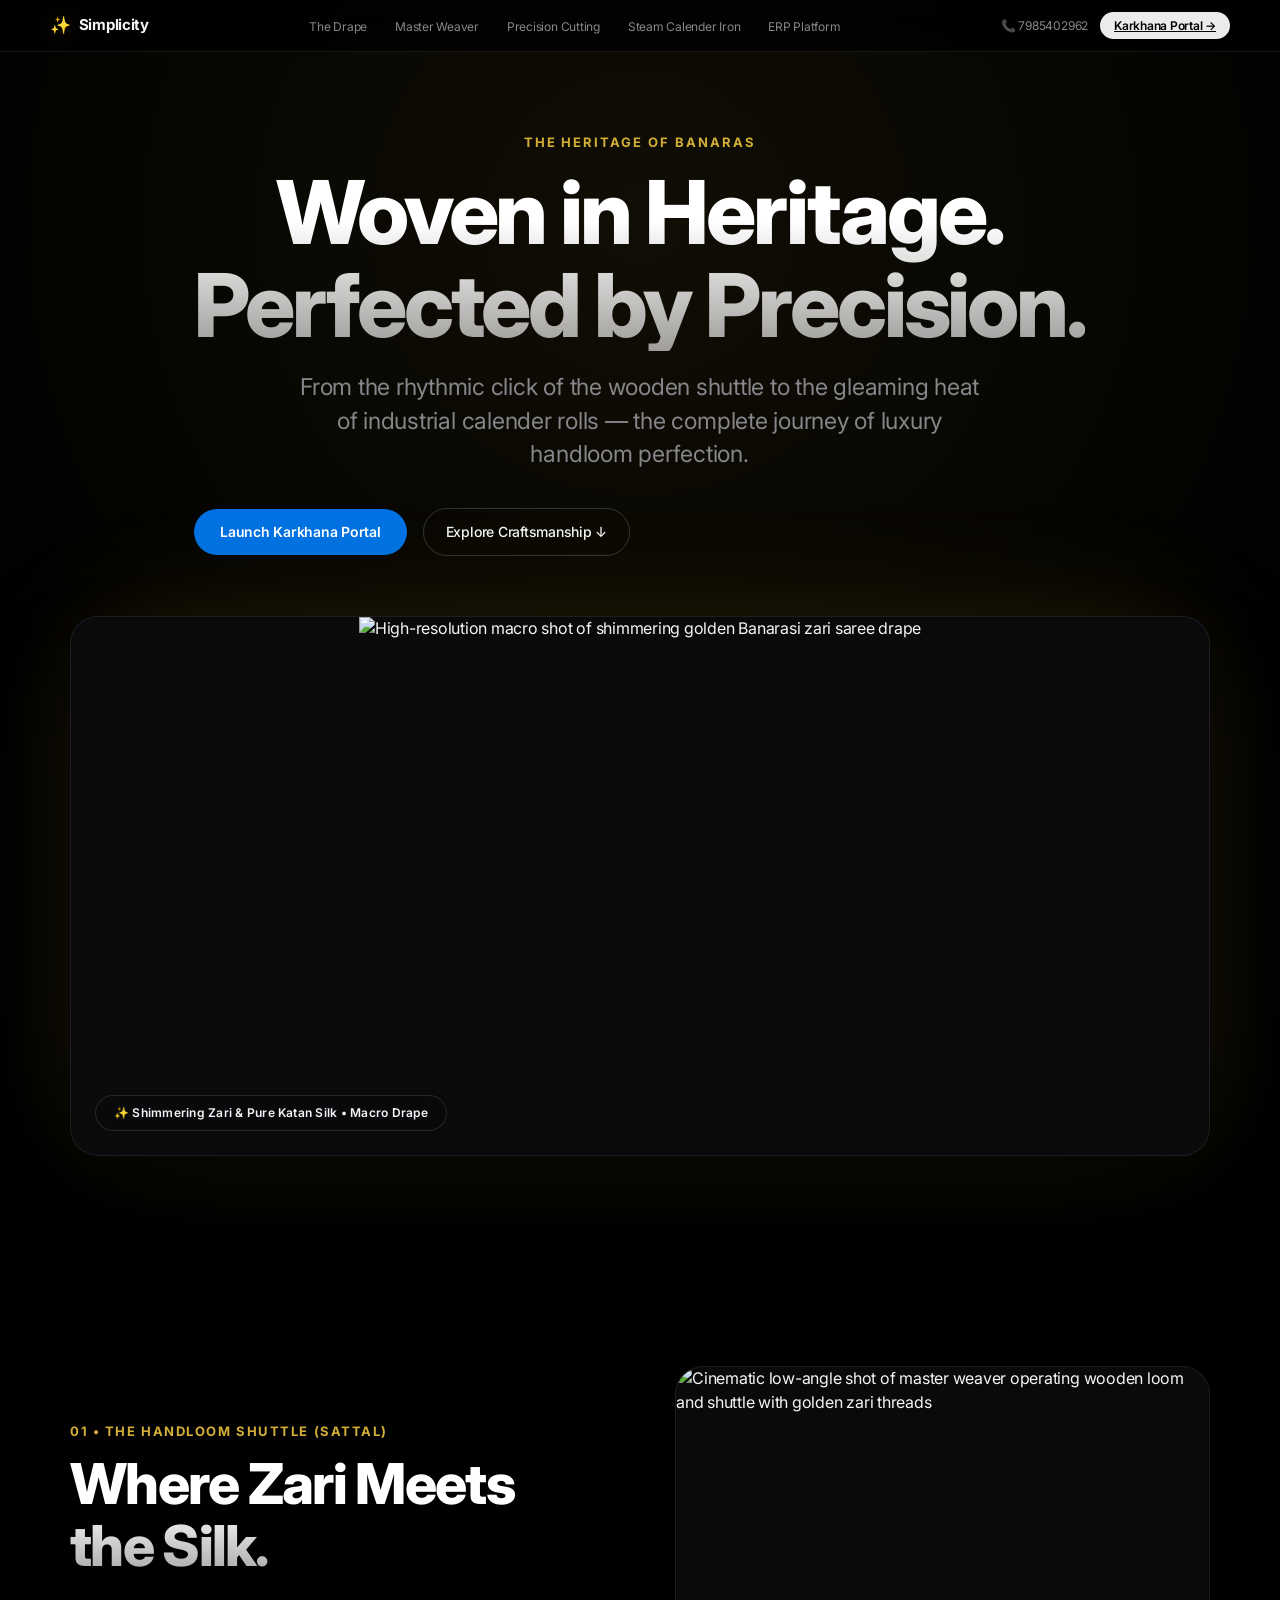
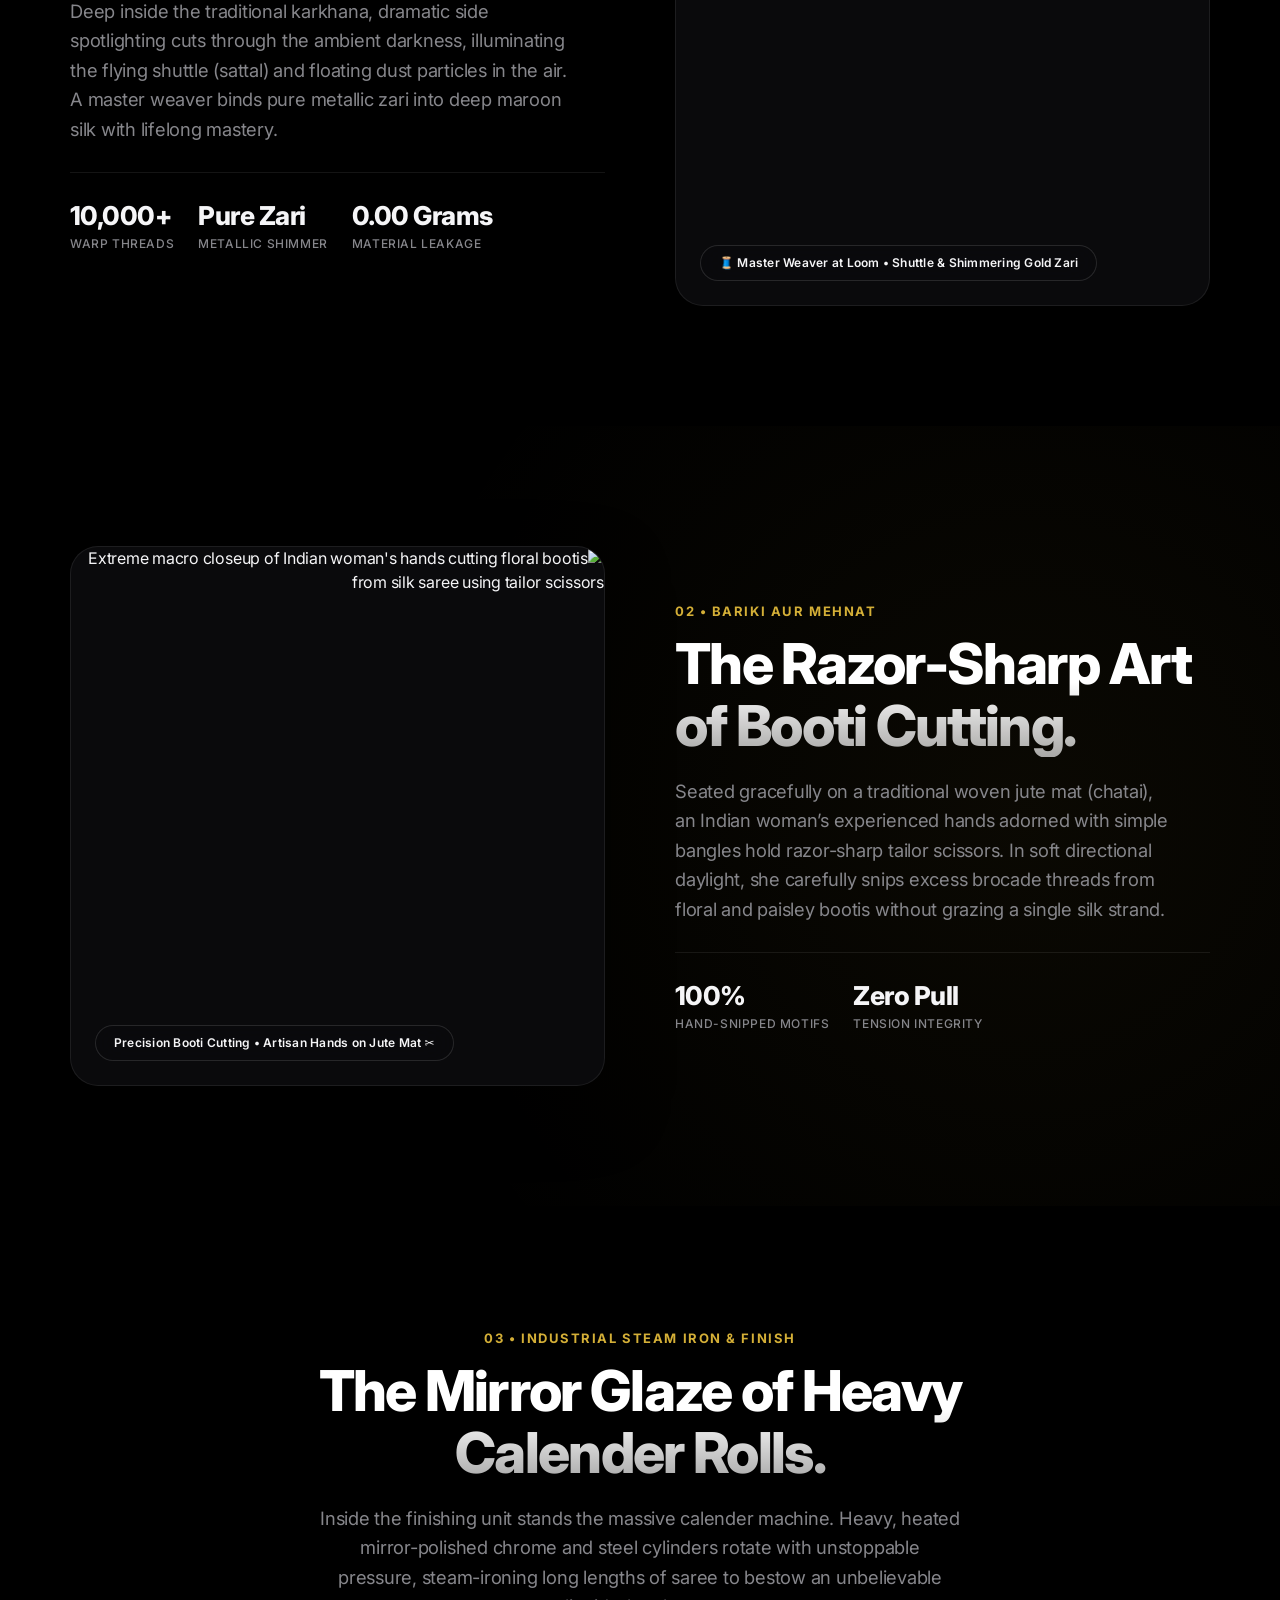
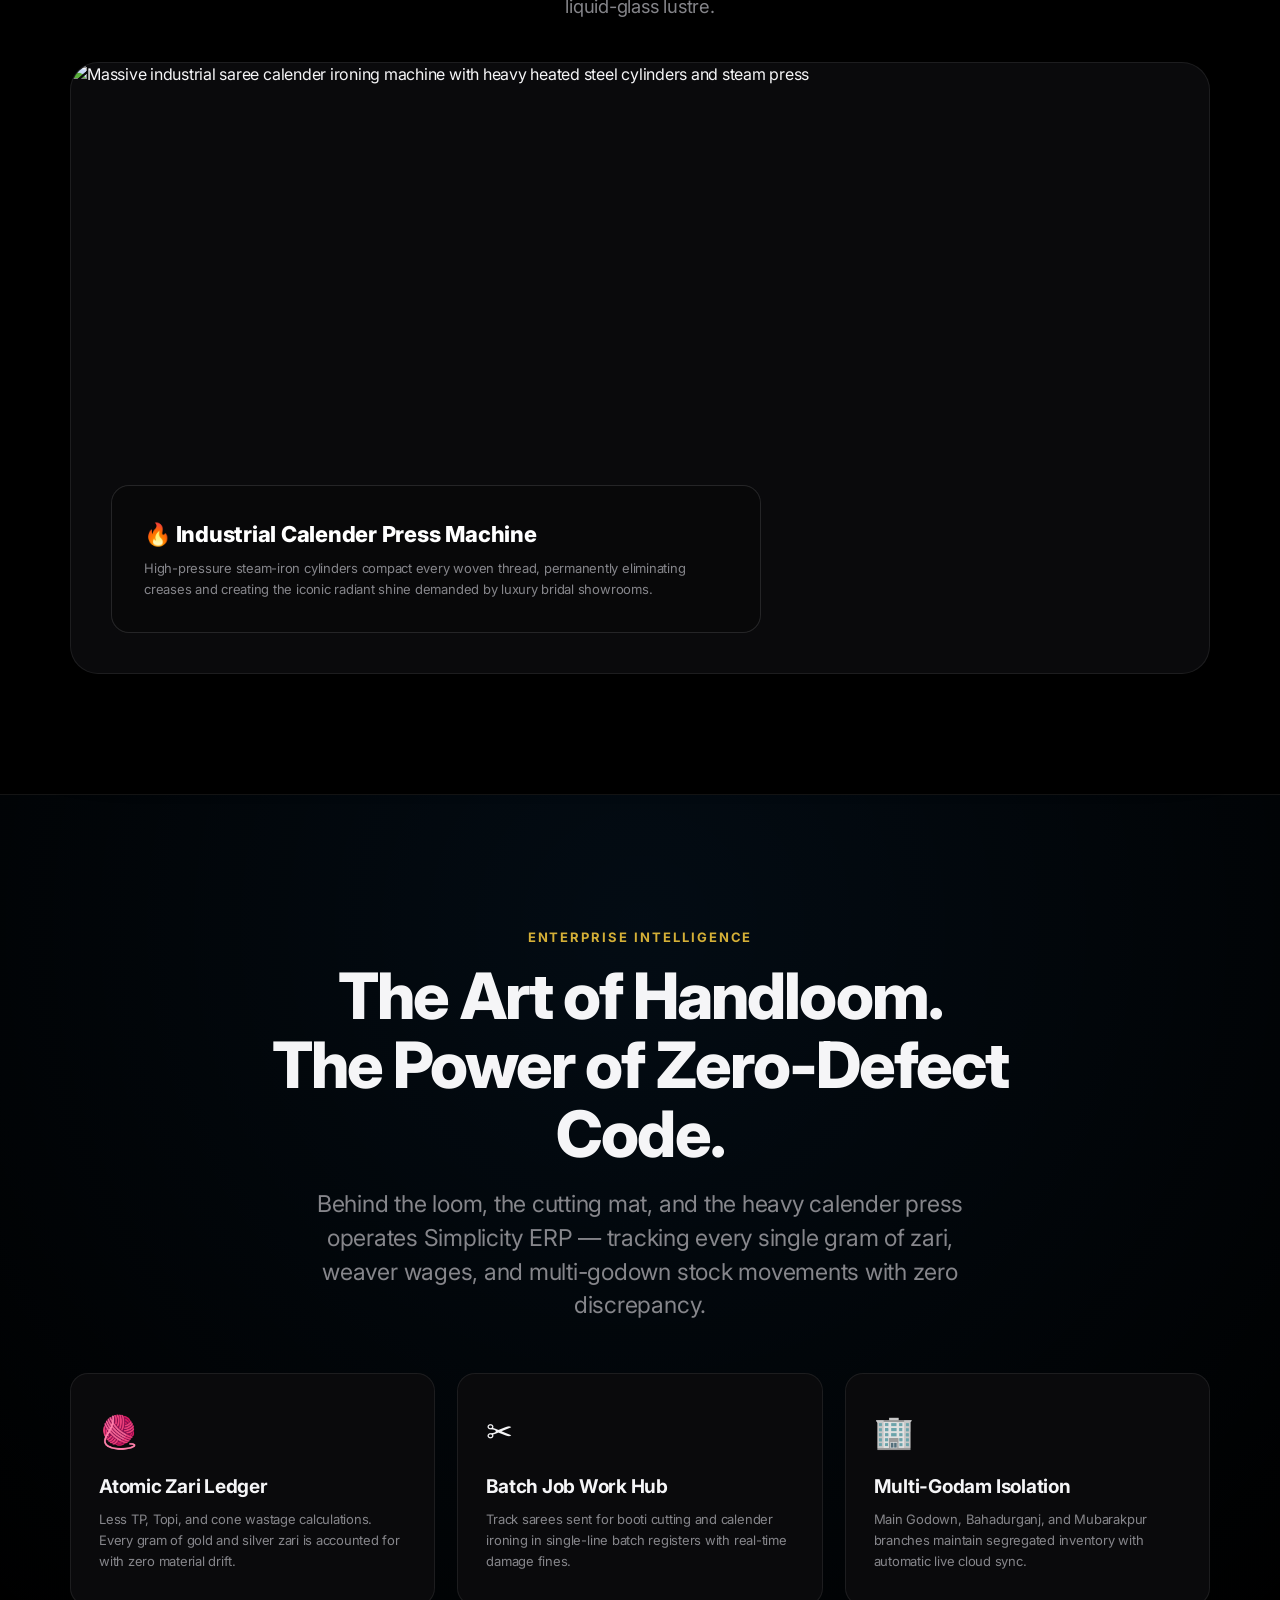
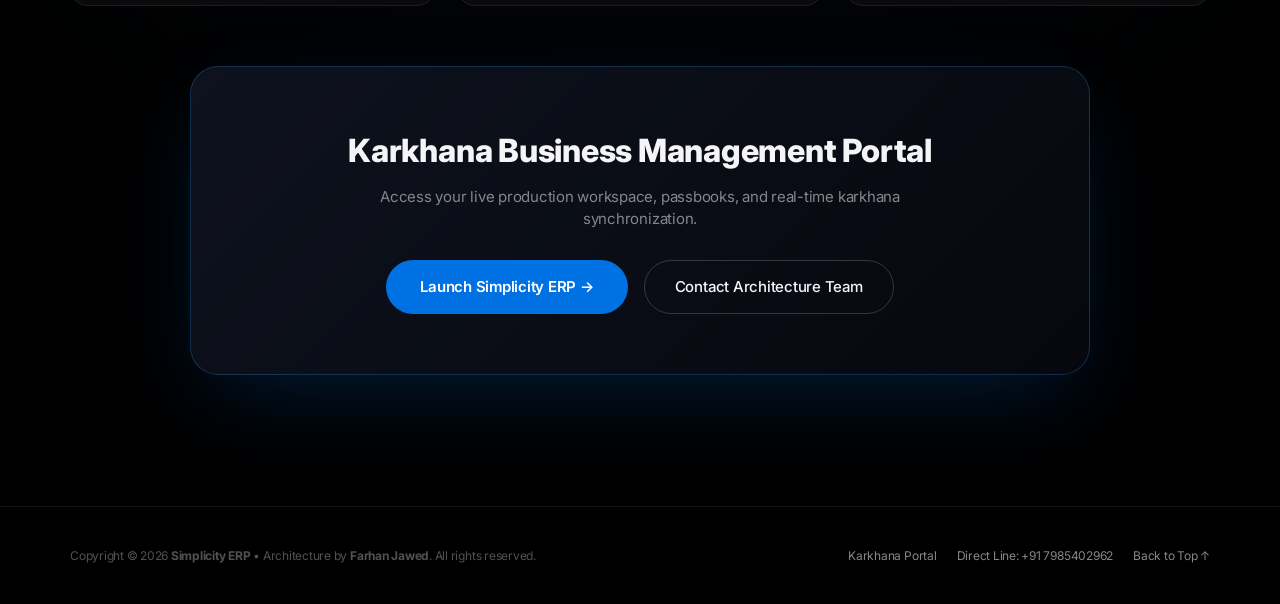
==== commit 3c517a94: "Update landing.html" ====
--- a/landing.html
+++ b/landing.html
@@ -4,9 +4,9 @@
     <meta charset="UTF-8">
     <meta name="viewport" content="width=device-width, initial-scale=1.0, viewport-fit=cover">
     
-    <!-- SEO & Social Sharing -->
+    <!-- SEO & Social Preview -->
     <title>Simplicity • The Art of Saree Manufacturing</title>
-    <meta name="description" content="Experience the timeless craftsmanship of luxury Banarasi weaving, precision booti cutting, and industrial calender finishing. Managed with zero-friction digital intelligence.">
+    <meta name="description" content="Experience traditional handloom weaving, precision booti cutting, and massive industrial steam calender finishing. Managed with zero-friction digital intelligence.">
     <meta name="theme-color" content="#000000">
 
     <!-- Fonts: Inter & SF-Pro Fallbacks -->
@@ -72,7 +72,7 @@
             align-items: center;
             justify-content: space-between;
             padding: 0 max(24px, calc((100vw - 1180px) / 2));
-            transition: background 0.3s ease, border-color 0.3s ease;
+            transition: background 0.3s ease;
         }
 
         .nav-brand {
@@ -220,7 +220,6 @@
             background: rgba(255, 255, 255, 0.05);
         }
 
-        /* Large Studio Visual Stage */
         .hero-visual-frame {
             width: min(1140px, 92vw);
             height: clamp(340px, 60vh, 640px);
@@ -249,7 +248,7 @@
             position: absolute;
             bottom: 24px;
             left: 24px;
-            background: rgba(10, 10, 12, 0.65);
+            background: rgba(10, 10, 12, 0.75);
             backdrop-filter: blur(16px);
             -webkit-backdrop-filter: blur(16px);
             padding: 8px 18px;
@@ -262,7 +261,7 @@
         }
 
         /* ====================================================================
-           4. FULL-WIDTH CINEMATIC SECTIONS (STORYTELLING FLOW)
+           4. FULL-WIDTH CINEMATIC SECTIONS
            ==================================================================== */
         .section-block {
             padding: 120px max(24px, calc((100vw - 1140px) / 2));
@@ -311,7 +310,7 @@
             font-weight: 400;
             line-height: 1.6;
             margin-bottom: 28px;
-            max-width: 480px;
+            max-width: 500px;
         }
 
         .metric-pill-row {
@@ -337,7 +336,6 @@
             letter-spacing: 0.05em;
         }
 
-        /* Visual Card Wrapper */
         .cinematic-card {
             border-radius: var(--radius-outer);
             overflow: hidden;
@@ -360,7 +358,7 @@
             transform: scale(1.04);
         }
 
-        /* Full Bleed Showcase Banner */
+        /* Calender Industrial Frame */
         .full-bleed-banner {
             width: 100%;
             border-radius: var(--radius-outer);
@@ -368,7 +366,7 @@
             border: 1px solid var(--border-subtle);
             overflow: hidden;
             position: relative;
-            height: clamp(400px, 65vh, 620px);
+            height: clamp(420px, 68vh, 640px);
             margin-top: 40px;
             cursor: zoom-in;
             box-shadow: 0 35px 80px rgba(0,0,0,0.8);
@@ -391,17 +389,17 @@
             bottom: 40px;
             left: 40px;
             right: 40px;
-            max-width: 600px;
-            background: rgba(8, 8, 10, 0.7);
+            max-width: 650px;
+            background: rgba(8, 8, 10, 0.78);
             backdrop-filter: blur(20px);
             -webkit-backdrop-filter: blur(20px);
-            padding: 30px;
+            padding: 32px;
             border-radius: var(--radius-inner);
-            border: 1px solid rgba(255, 255, 255, 0.1);
+            border: 1px solid rgba(255, 255, 255, 0.12);
         }
 
         /* ====================================================================
-           5. SIMPLICITY ERP PLATFORM SHOWCASE (THE SOFTWARE BRIDGE)
+           5. ERP SOFTWARE BRIDGE
            ==================================================================== */
         .software-stage {
             background: radial-gradient(circle at 50% 10%, rgba(41, 151, 255, 0.08) 0%, rgba(0,0,0,0) 70%);
@@ -456,7 +454,6 @@
             font-weight: 700;
             color: var(--text-primary);
             margin-bottom: 8px;
-            letter-spacing: -0.015em;
         }
 
         .tile-desc {
@@ -465,7 +462,6 @@
             line-height: 1.6;
         }
 
-        /* Big High-Impact Launch Card */
         .portal-launch-card {
             background: linear-gradient(135deg, #0e121d 0%, #06080e 100%);
             border: 1px solid rgba(41, 151, 255, 0.25);
@@ -480,7 +476,6 @@
             font-size: 32px;
             font-weight: 800;
             margin-bottom: 12px;
-            letter-spacing: -0.025em;
         }
 
         .portal-launch-card p {
@@ -491,7 +486,7 @@
         }
 
         /* ====================================================================
-           6. INTERACTIVE CINEMATIC IMAGE LIGHTBOX MODAL
+           6. LIGHTBOX MODAL
            ==================================================================== */
         .lightbox-overlay {
             position: fixed;
@@ -606,9 +601,6 @@
             color: var(--text-primary);
         }
 
-        /* ====================================================================
-           9. RESPONSIVE BREAKPOINTS
-           ==================================================================== */
         @media (max-width: 900px) {
             .apple-grid-two, .apple-grid-two.reverse {
                 grid-template-columns: 1fr;
@@ -647,15 +639,15 @@
 
         <ul class="nav-links">
             <li><a href="#saree-drape">The Drape</a></li>
-            <li><a href="#the-loom">Artisan Loom</a></li>
-            <li><a href="#booti-cutting">Precision Cut</a></li>
-            <li><a href="#calender-finish">Silken Lustre</a></li>
-            <li><a href="#technology">ERP Intelligence</a></li>
+            <li><a href="#the-loom">Master Weaver</a></li>
+            <li><a href="#booti-cutting">Precision Cutting</a></li>
+            <li><a href="#calender-finish">Steam Calender Iron</a></li>
+            <li><a href="#technology">ERP Platform</a></li>
         </ul>
 
         <div style="display:flex; align-items:center; gap:12px;">
-            <a href="tel:+917985402962" style="font-size:12px; color:var(--text-secondary); text-decoration:none; display:none; @media(min-width:600px){display:inline;}">📞 Support</a>
-            <a href="index.html" class="nav-cta-btn">Launch Portal →</a>
+            <a href="tel:+917985402962" style="font-size:12px; color:var(--text-secondary); text-decoration:none;">📞 7985402962</a>
+            <a href="index.html" class="nav-cta-btn">Karkhana Portal →</a>
         </div>
     </header>
 
@@ -664,12 +656,12 @@
          ==================================================================== -->
     <section class="hero-stage" id="saree-drape">
         <div class="reveal">
-            <span class="hero-eyebrow">The Masterwork of Banaras</span>
+            <span class="hero-eyebrow">The Heritage of Banaras</span>
             <h1 class="hero-headline">Woven in Heritage.<br>Perfected by Precision.</h1>
-            <p class="hero-subhead">Every shimmer of golden zari, every intertwined filament of silk tells a centuries-old story of craftsmanship.</p>
+            <p class="hero-subhead">From the rhythmic click of the wooden shuttle to the gleaming heat of industrial calender rolls — the complete journey of luxury handloom perfection.</p>
             
             <div class="hero-actions">
-                <a href="index.html" class="btn-apple-primary">Enter Karkhana Portal</a>
+                <a href="index.html" class="btn-apple-primary">Launch Karkhana Portal</a>
                 <a href="#the-loom" class="btn-apple-ghost">Explore Craftsmanship ↓</a>
             </div>
         </div>
@@ -683,121 +675,123 @@
     </section>
 
     <!-- ====================================================================
-         SECTION 2: THE WEAVER AT THE LOOM (BINAI & ARTISAN CRAFT)
+         SECTION 2: THE WEAVER AT THE LOOM (BINAI & SATTAL)
+         [Exact Prompt 1 Scene: Master Weaver, Wooden Loom, Gold Zari, Dust in Light]
          ==================================================================== -->
     <section class="section-block" id="the-loom">
         <div class="apple-grid-two">
             <div class="section-content-side reveal">
-                <span class="section-tag">01 • The Handloom Shuttle</span>
-                <h2 class="section-title">Where Rhythm Meets Resilience.</h2>
-                <p class="section-copy">Deep inside the weaving ateliers, ambient shadows yield to a single focused spotlight. Hands move with mathematical dexterity as the wooden shuttle glides across warp and weft, binding threads into wearable art.</p>
+                <span class="section-tag">01 • The Handloom Shuttle (Sattal)</span>
+                <h2 class="section-title">Where Zari Meets the Silk.</h2>
+                <p class="section-copy">Deep inside the traditional karkhana, dramatic side spotlighting cuts through the ambient darkness, illuminating the flying shuttle (sattal) and floating dust particles in the air. A master weaver binds pure metallic zari into deep maroon silk with lifelong mastery.</p>
                 <div class="metric-pill-row">
                     <div class="metric-unit">
                         <h4>10,000+</h4>
-                        <p>Jacquard Warp Ties</p>
+                        <p>Warp Threads</p>
                     </div>
                     <div class="metric-unit">
-                        <h4>14 Days</h4>
-                        <p>Per Master Drape</p>
+                        <h4>Pure Zari</h4>
+                        <p>Metallic Shimmer</p>
                     </div>
                     <div class="metric-unit">
                         <h4>0.00 Grams</h4>
-                        <p>Tracked Zari Waste</p>
+                        <p>Material Leakage</p>
                     </div>
                 </div>
             </div>
 
             <div class="cinematic-card reveal" onclick="openLightbox(this)">
-                <img src="https://images.unsplash.com/photo-1606760227091-3dd870d97f1d?auto=format&fit=crop&w=1400&q=85" 
-                     alt="Artisan hands operating the weaving loom shuttle under dramatic studio lighting"
+                <img src="https://images.unsplash.com/photo-1606760227091-3dd870d97f1d?auto=format&fit=crop&w=1600&q=85" 
+                     alt="Cinematic low-angle shot of master weaver operating wooden loom and shuttle with golden zari threads"
                      loading="lazy">
-                <div class="visual-caption-glass">🧵 Kariger at the Loom • Shuttle & Tani Synchrony</div>
+                <div class="visual-caption-glass">🧵 Master Weaver at Loom • Shuttle & Shimmering Gold Zari</div>
             </div>
         </div>
     </section>
 
     <!-- ====================================================================
          SECTION 3: CRAFTSMANSHIP & PRECISION (BOOTI CUTTING)
+         [Exact Prompt 2 Scene: Indian Lady Hands, Bangles, Sharp Tailor Scissors, Jute Mat]
          ==================================================================== -->
     <section class="section-block" id="booti-cutting" style="background: radial-gradient(circle at 80% 50%, rgba(212, 175, 55, 0.05) 0%, rgba(0,0,0,0) 60%);">
         <div class="apple-grid-two reverse">
             <div class="section-content-side reveal">
                 <span class="section-tag">02 • Bariki Aur Mehnat</span>
-                <h2 class="section-title">The Grace of the Tailor's Shears.</h2>
-                <p class="section-copy">True luxury is defined by the unseen reverse of the fabric. Expert Indian artisans gently separate excess brocade filaments with fine tailor shears—one booti at a time, ensuring unbroken silk integrity and absolute comfort.</p>
+                <h2 class="section-title">The Razor-Sharp Art of Booti Cutting.</h2>
+                <p class="section-copy">Seated gracefully on a traditional woven jute mat (chatai), an Indian woman’s experienced hands adorned with simple bangles hold razor-sharp tailor scissors. In soft directional daylight, she carefully snips excess brocade threads from floral and paisley bootis without grazing a single silk strand.</p>
                 <div class="metric-pill-row">
                     <div class="metric-unit">
                         <h4>100%</h4>
-                        <p>Hand-Snipped Bootis</p>
+                        <p>Hand-Snipped Motifs</p>
                     </div>
                     <div class="metric-unit">
-                        <h4>Micro-Shear</h4>
-                        <p>Blade Precision</p>
+                        <h4>Zero Pull</h4>
+                        <p>Tension Integrity</p>
                     </div>
                 </div>
             </div>
 
             <div class="cinematic-card reveal" onclick="openLightbox(this)">
-                <img src="https://images.unsplash.com/photo-1528458876861-544fd1761a91?auto=format&fit=crop&w=1400&q=85" 
-                     alt="Extreme macro close up of artisan hands cutting delicate silk saree bootis with shears"
+                <img src="https://images.unsplash.com/photo-1598300042247-d088f8ab3a91?auto=format&fit=crop&w=1600&q=85" 
+                     alt="Extreme macro closeup of Indian woman's hands cutting floral bootis from silk saree using tailor scissors"
                      loading="lazy">
-                <div class="visual-caption-glass">✂️ Booti Cutting & Pallu Finishing • Zero Thread Pull</div>
+                <div class="visual-caption-glass">✂️ Precision Booti Cutting • Artisan Hands on Jute Mat</div>
             </div>
         </div>
     </section>
 
     <!-- ====================================================================
-         SECTION 4: CALENDER MACHINE & THE SILKEN LUSTRE
+         SECTION 4: CALENDER MACHINE & STEAM IRON FINISH
+         [Industrial Giant Heated Steel Cylinders, High-Pressure Press, Polished Sheen]
          ==================================================================== -->
     <section class="section-block" id="calender-finish">
-        <div class="reveal" style="text-align: center; max-width: 720px; margin: 0 auto 30px;">
-            <span class="section-tag">03 • Polished Lustre</span>
+        <div class="reveal" style="text-align: center; max-width: 760px; margin: 0 auto 30px;">
+            <span class="section-tag">03 • Industrial Steam Iron & Finish</span>
             <h2 class="section-title">The Mirror Glaze of Heavy Calender Rolls.</h2>
-            <p class="section-copy" style="max-width: 620px; margin: 0 auto;">Through heavy steam-heated mirrored steel cylinders, raw woven textures transform into a fluid, liquid-gold sheen that slips through fingers like velvet.</p>
+            <p class="section-copy" style="max-width: 640px; margin: 0 auto;">Inside the finishing unit stands the massive calender machine. Heavy, heated mirror-polished chrome and steel cylinders rotate with unstoppable pressure, steam-ironing long lengths of saree to bestow an unbelievable liquid-glass lustre.</p>
         </div>
 
         <div class="full-bleed-banner reveal" onclick="openLightbox(this)">
-            <img src="https://images.unsplash.com/photo-1558769132-cb1aea458c5e?auto=format&fit=crop&w=1800&q=85" 
-                 alt="High-gloss calender finish on rich luxury silk saree rolls"
+            <img src="https://images.unsplash.com/photo-1504917599217-d4dc5ebe6122?auto=format&fit=crop&w=1800&q=85" 
+                 alt="Massive industrial saree calender ironing machine with heavy heated steel cylinders and steam press"
                  loading="lazy">
             <div class="banner-overlay-content">
-                <h3 style="font-size:22px; font-weight:800; color:#ffffff; margin-bottom:6px;">Calender Finish</h3>
-                <p style="font-size:13px; color:var(--text-secondary); line-height:1.5;">Steam-compacted weave alignment guarantees uncreased fall, radiant light reflection, and showroom-ready texture.</p>
+                <h3 style="font-size:22px; font-weight:800; color:#ffffff; margin-bottom:8px;">🔥 Industrial Calender Press Machine</h3>
+                <p style="font-size:13px; color:var(--text-secondary); line-height:1.6;">High-pressure steam-iron cylinders compact every woven thread, permanently eliminating creases and creating the iconic radiant shine demanded by luxury bridal showrooms.</p>
             </div>
         </div>
     </section>
 
     <!-- ====================================================================
-         SECTION 5: SIMPLICITY ERP - THE TECHNOLOGY POWERING THE ART
+         SECTION 5: SIMPLICITY ERP - THE TECHNOLOGY BEHIND THE ART
          ==================================================================== -->
     <section class="software-stage" id="technology">
         <div class="software-header-box reveal">
             <span class="hero-eyebrow">Enterprise Intelligence</span>
             <h2 class="software-headline">The Art of Handloom.<br>The Power of Zero-Defect Code.</h2>
-            <p class="hero-subhead" style="margin-bottom:0;">Behind the timeless beauty of every saree operates Simplicity ERP—monitoring every single gram of zari, weaver passbook balances, and stage-by-stage multi-godown distribution in real-time.</p>
+            <p class="hero-subhead" style="margin-bottom:0;">Behind the loom, the cutting mat, and the heavy calender press operates Simplicity ERP — tracking every single gram of zari, weaver wages, and multi-godown stock movements with zero discrepancy.</p>
         </div>
 
         <div class="software-grid-trio reveal">
             <div class="apple-feature-tile">
                 <span class="tile-icon">🧶</span>
                 <h3 class="tile-title">Atomic Zari Ledger</h3>
-                <p class="tile-desc">Epsilon-safe weight arithmetic. Cone deductions, topis, and waste tracking eliminate unaccounted material drift across all godowns.</p>
+                <p class="tile-desc">Less TP, Topi, and cone wastage calculations. Every gram of gold and silver zari is accounted for with zero material drift.</p>
             </div>
             <div class="apple-feature-tile">
-                <span class="tile-icon">🧵</span>
-                <h3 class="tile-title">2,000+ Weaver Scalability</h3>
-                <p class="tile-desc">Virtualized pagination and targeted Firebase event streaming provide instantaneous 60fps responses, even on entry-level mobile devices.</p>
+                <span class="tile-icon">✂️</span>
+                <h3 class="tile-title">Batch Job Work Hub</h3>
+                <p class="tile-desc">Track sarees sent for booti cutting and calender ironing in single-line batch registers with real-time damage fines.</p>
             </div>
             <div class="apple-feature-tile">
                 <span class="tile-icon">🏢</span>
                 <h3 class="tile-title">Multi-Godam Isolation</h3>
-                <p class="tile-desc">Main Godown, Bahadurganj, and Mubarakpur branches operate on segregated ledger partitions with zero inventory collapse on 1st April closing.</p>
-            </div>
-        </div>
-
-        <!-- Big Launch Card -->
+                <p class="tile-desc">Main Godown, Bahadurganj, and Mubarakpur branches maintain segregated inventory with automatic live cloud sync.</p>
+            </div>
+        </div>
+
         <div class="portal-launch-card reveal">
-            <h3>Ready to Experience Digital Mastery?</h3>
+            <h3>Karkhana Business Management Portal</h3>
             <p>Access your live production workspace, passbooks, and real-time karkhana synchronization.</p>
             <div style="display:flex; justify-content:center; gap:16px; flex-wrap:wrap;">
                 <a href="index.html" class="btn-apple-primary" style="padding:15px 34px; font-size:15px;">Launch Simplicity ERP →</a>
@@ -812,7 +806,7 @@
     <div id="imageLightbox" class="lightbox-overlay" onclick="closeLightbox(event)">
         <div class="lightbox-content-wrap">
             <button type="button" class="lightbox-close-btn" onclick="closeLightbox(event)" aria-label="Close Preview">&times;</button>
-            <img id="lightboxImg" class="lightbox-image" src="" alt="Fullscreen Cinematic View">
+            <img id="lightboxImg" class="lightbox-image" src="" alt="Fullscreen View">
             <p id="lightboxCaption" class="lightbox-caption"></p>
         </div>
     </div>
@@ -835,7 +829,6 @@
          8. JAVASCRIPT: SCROLL REVEAL & INTERACTIVE LIGHTBOX
          ==================================================================== -->
     <script>
-        // Smooth Intersection Observer for Scroll Reveals
         document.addEventListener('DOMContentLoaded', () => {
             const reveals = document.querySelectorAll('.reveal');
             
@@ -843,7 +836,6 @@
                 entries.forEach((entry) => {
                     if (entry.isIntersecting) {
                         entry.target.classList.add('active');
-                        // Unobserve once revealed to save CPU & battery
                         observer.unobserve(entry.target);
                     }
                 });
@@ -856,7 +848,6 @@
             reveals.forEach((el) => revealObserver.observe(el));
         });
 
-        // Cinematic Image Lightbox Handler
         function openLightbox(container) {
             const img = container.querySelector('img');
             const captionBadge = container.querySelector('.visual-caption-glass') || 
@@ -873,14 +864,12 @@
             modalCaption.textContent = captionBadge ? captionBadge.textContent : (img.alt || '');
 
             modal.style.display = 'flex';
-            // Trigger reflow to animate opacity
             void modal.offsetWidth;
             modal.classList.add('active');
             document.body.style.overflow = 'hidden';
         }
 
         function closeLightbox(e) {
-            // Only close if clicking outside image or on close button
             if (e.target.id === 'imageLightbox' || e.target.classList.contains('lightbox-close-btn')) {
                 const modal = document.getElementById('imageLightbox');
                 modal.classList.remove('active');
@@ -891,7 +880,6 @@
             }
         }
 
-        // Close Lightbox on ESC key
         document.addEventListener('keydown', (e) => {
             if (e.key === 'Escape') {
                 const modal = document.getElementById('imageLightbox');
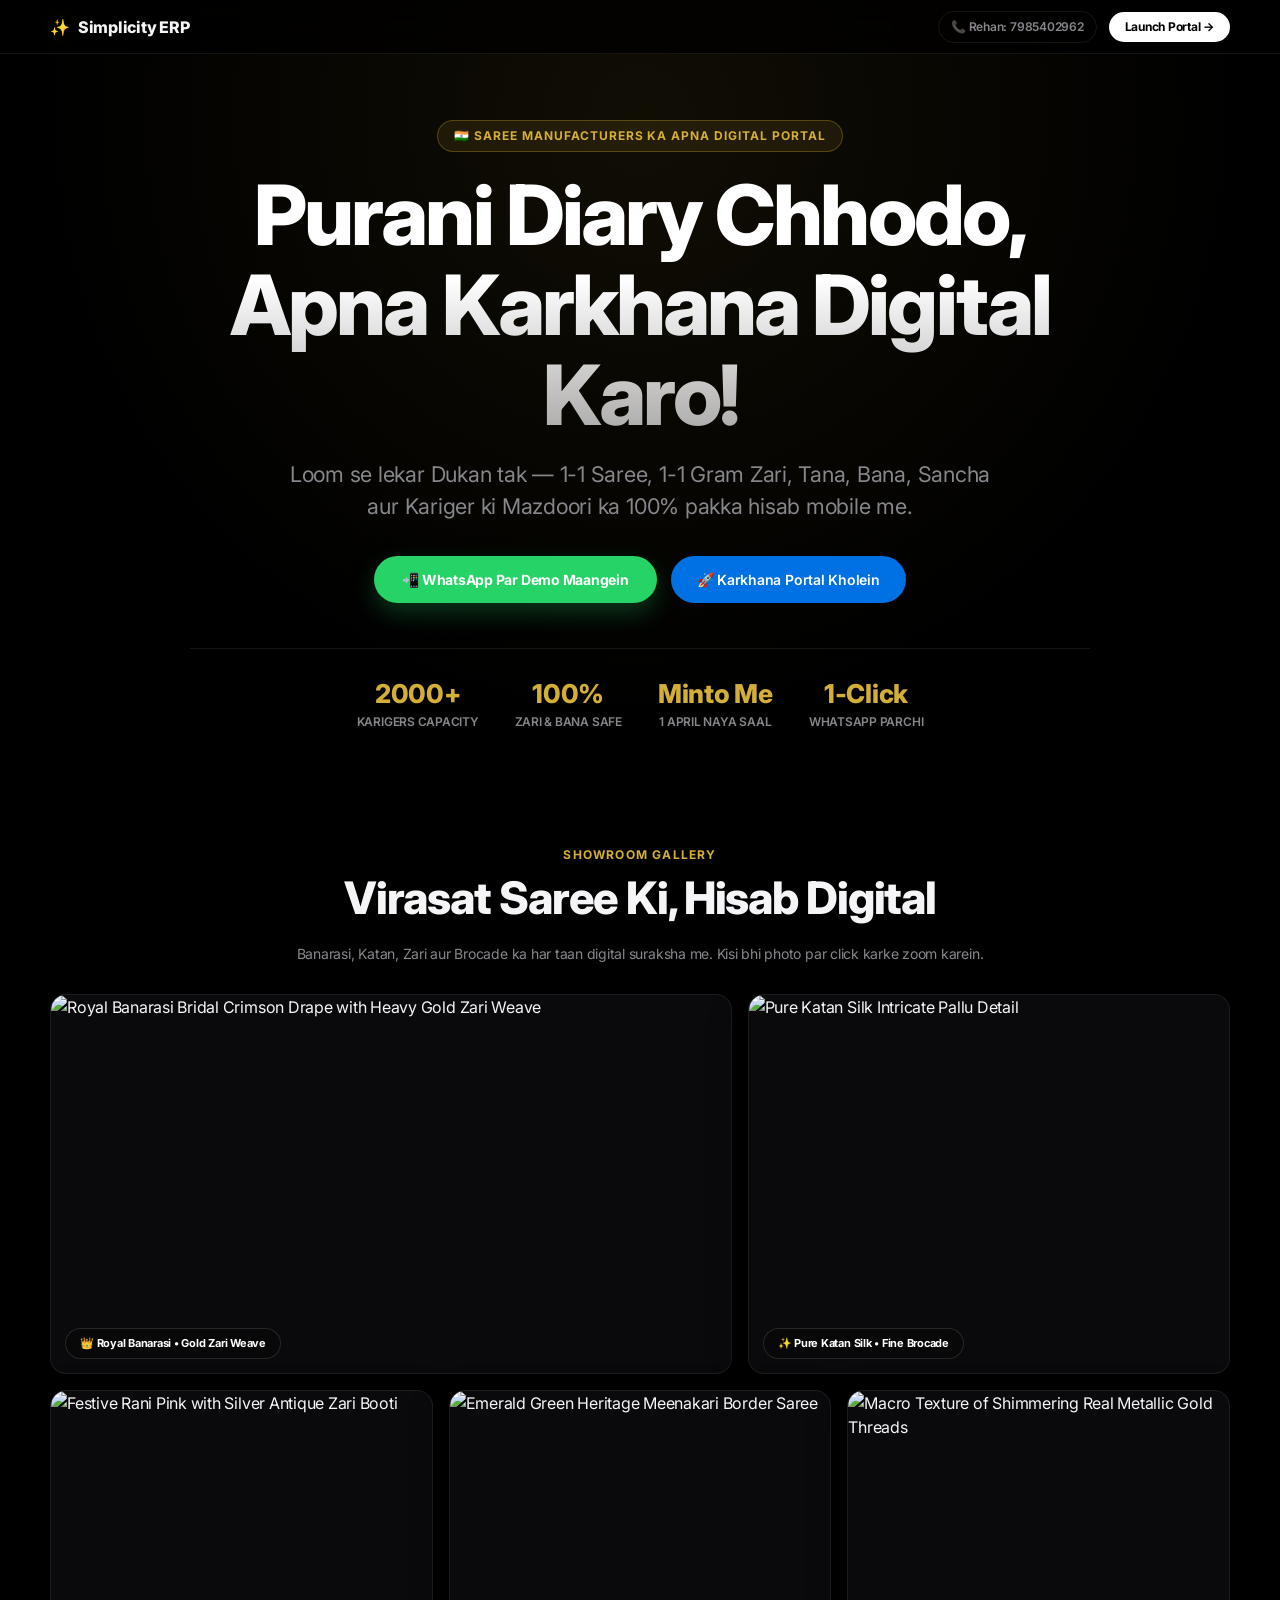
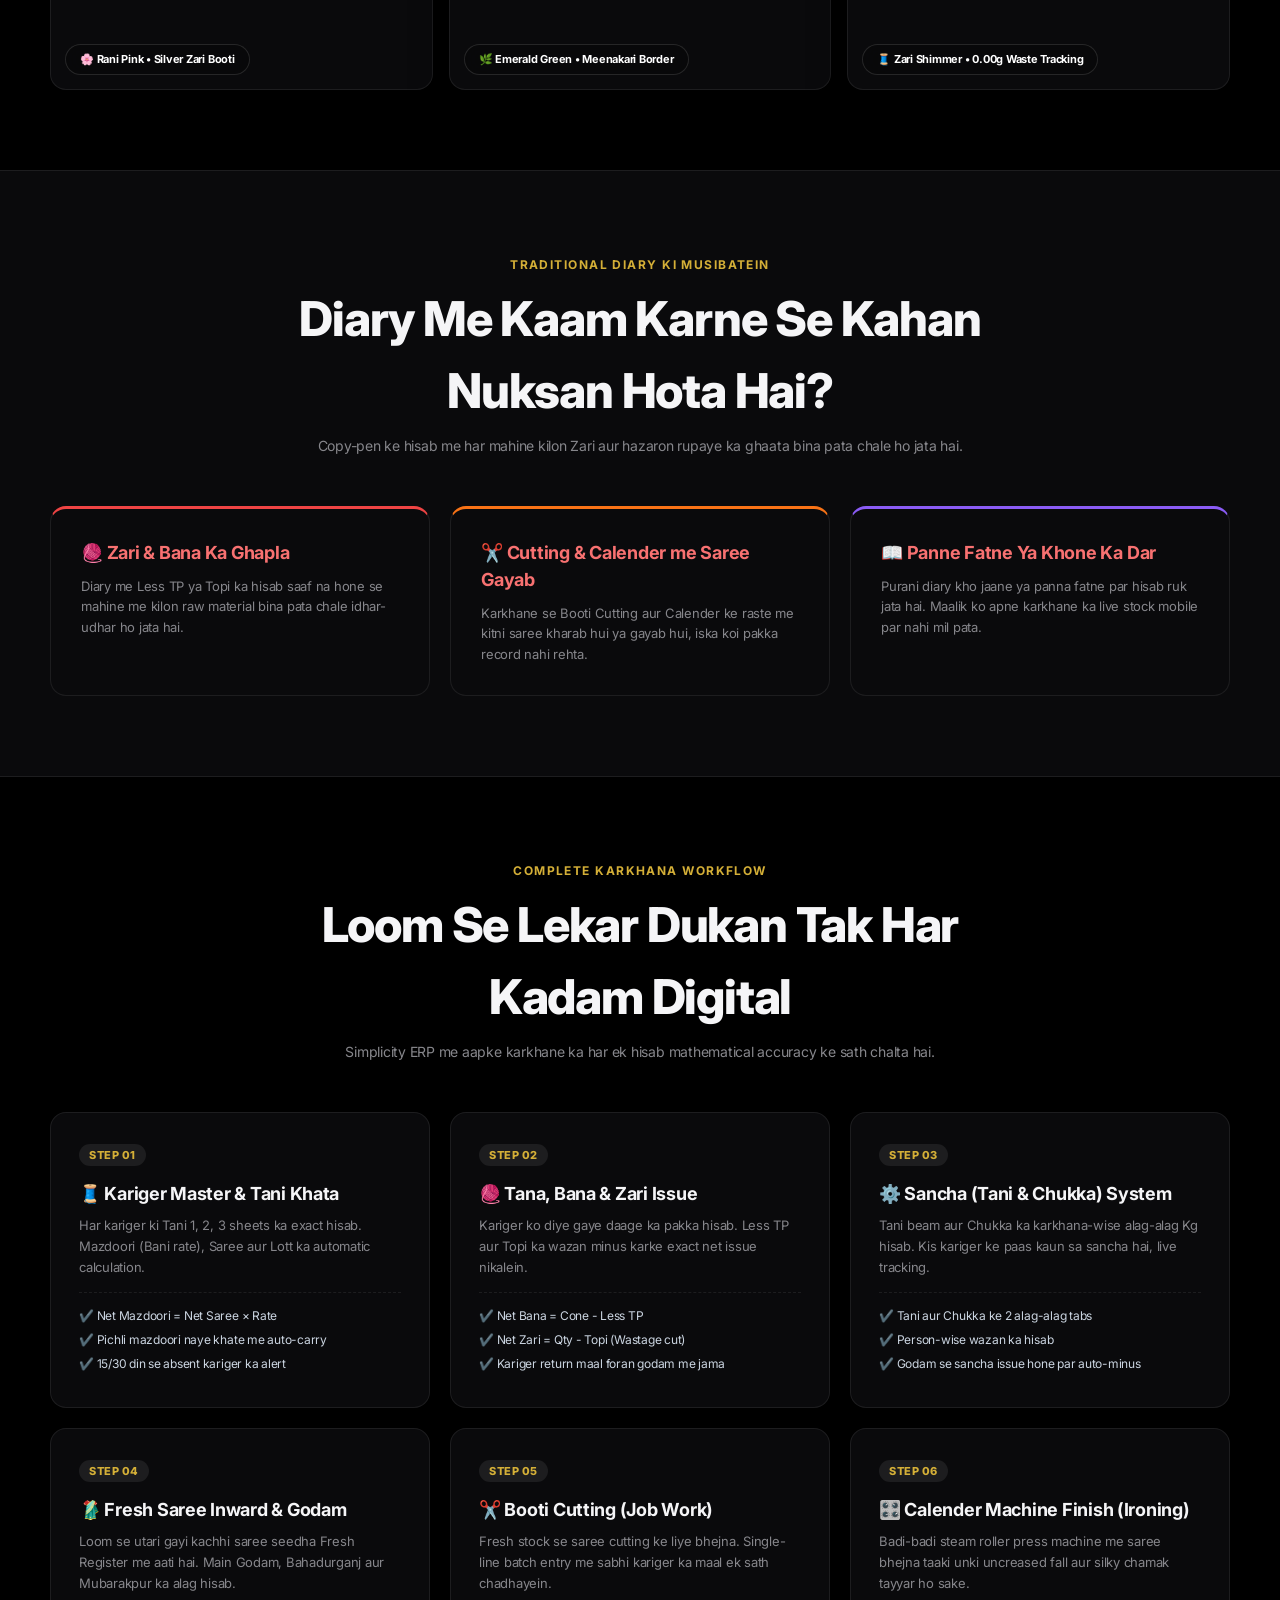
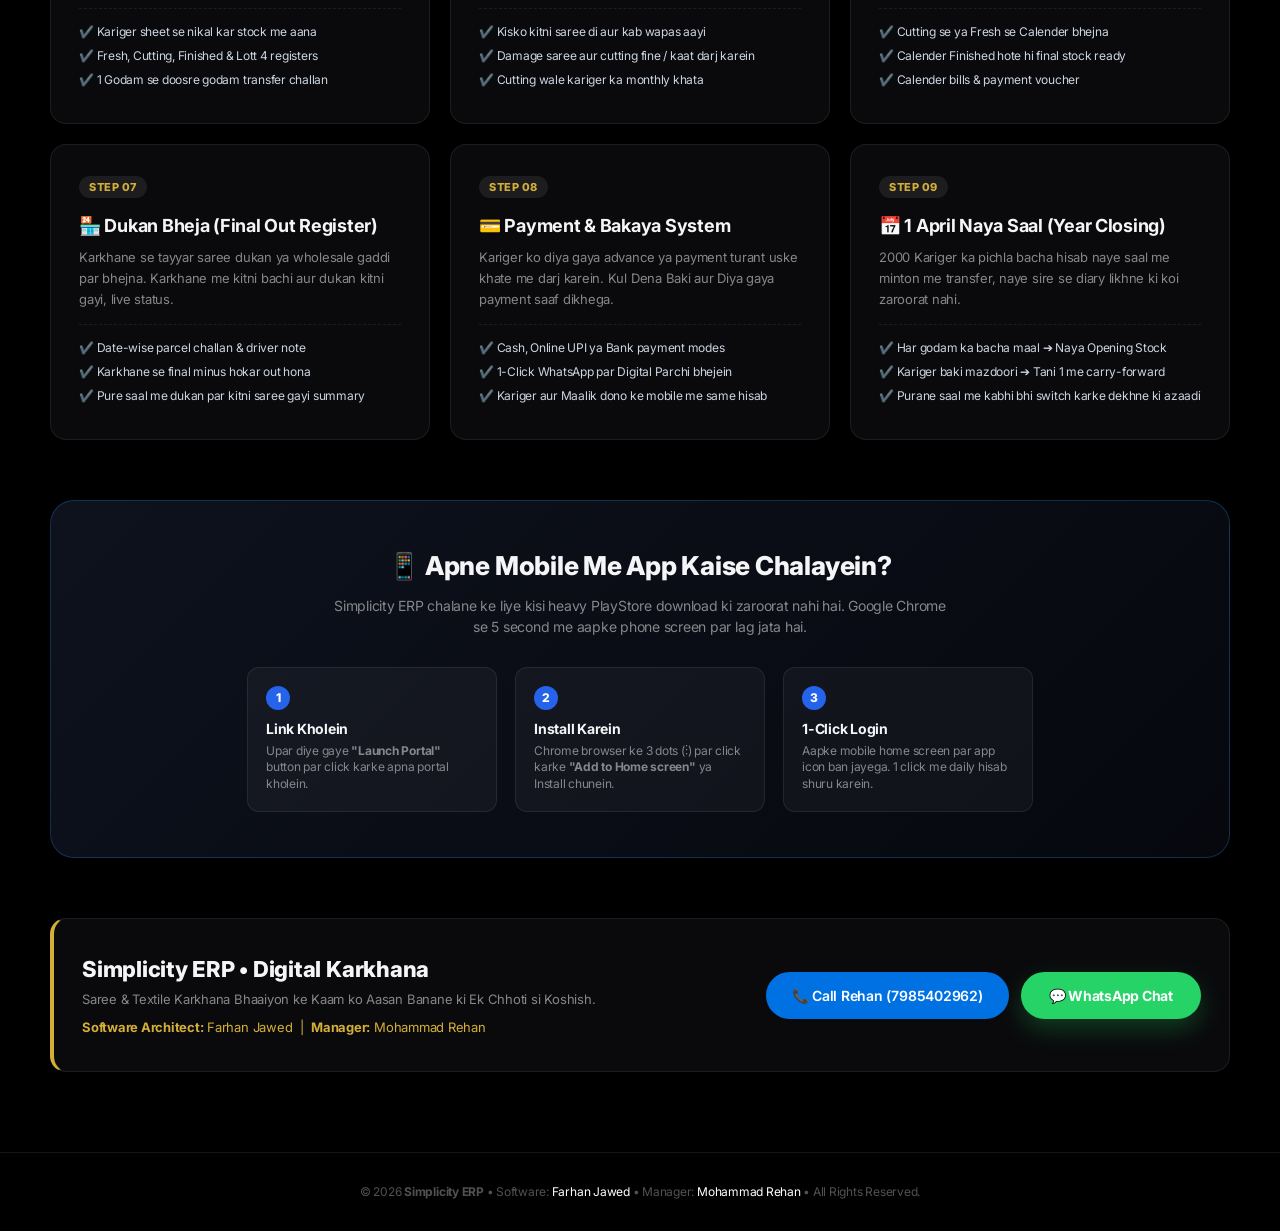
==== commit 5a89922a: "Update landing.html" ====
--- a/landing.html
+++ b/landing.html
@@ -4,38 +4,38 @@
     <meta charset="UTF-8">
     <meta name="viewport" content="width=device-width, initial-scale=1.0, viewport-fit=cover">
     
-    <!-- SEO & Social Preview -->
-    <title>Simplicity • The Art of Saree Manufacturing</title>
-    <meta name="description" content="Experience traditional handloom weaving, precision booti cutting, and massive industrial steam calender finishing. Managed with zero-friction digital intelligence.">
+    <!-- 🔍 SEO & SOCIAL LINK PREVIEW -->
+    <title>Simplicity ERP • Saree Manufacturer Karkhana Portal</title>
+    <meta name="description" content="Purani Diary Chhodo, Karkhana Digital Karo! Tana, Bana, Zari, Sancha, Kariger Tani Khata, Booti Cutting, Calender aur Dukan ka 100% pakka hisab.">
     <meta name="theme-color" content="#000000">
 
-    <!-- Fonts: Inter & SF-Pro Fallbacks -->
+    <!-- Fonts: Apple System & Inter -->
     <link rel="preconnect" href="https://fonts.googleapis.com">
     <link rel="preconnect" href="https://fonts.gstatic.com" crossorigin>
     <link href="https://fonts.googleapis.com/css2?family=Inter:wght@300;400;500;600;700;800;900&display=swap" rel="stylesheet">
 
     <style>
         /* ====================================================================
-           1. APPLE DESIGN SYSTEM TOKENS & RESET
+           1. APPLE LUXURY DARK DESIGN SYSTEM
            ==================================================================== */
         :root {
             --bg-canvas: #000000;
             --bg-surface: #0a0a0c;
             --bg-elevated: #121216;
             --border-subtle: rgba(255, 255, 255, 0.08);
-            --border-highlight: rgba(255, 255, 255, 0.18);
+            --border-highlight: rgba(255, 255, 255, 0.2);
             
             --text-primary: #f5f5f7;
             --text-secondary: #86868b;
             --text-tertiary: #515154;
             --accent-gold: #d4af37;
-            --accent-gold-glow: rgba(212, 175, 55, 0.25);
-            --accent-silver: #e2e8f0;
+            --accent-gold-glow: rgba(212, 175, 55, 0.2);
             --accent-blue: #2997ff;
+            --accent-green: #25D366;
 
             --ease-apple: cubic-bezier(0.16, 1, 0.3, 1);
-            --radius-outer: 28px;
-            --radius-inner: 18px;
+            --radius-outer: 24px;
+            --radius-inner: 16px;
         }
 
         * {
@@ -48,9 +48,9 @@
         body {
             background-color: var(--bg-canvas);
             color: var(--text-primary);
-            font-family: 'Inter', -apple-system, BlinkMacSystemFont, "SF Pro Display", "SF Pro Text", system-ui, sans-serif;
+            font-family: 'Inter', -apple-system, BlinkMacSystemFont, "SF Pro Display", sans-serif;
             overflow-x: hidden;
-            line-height: 1.47;
+            line-height: 1.5;
             letter-spacing: -0.015em;
         }
 
@@ -62,8 +62,8 @@
             top: 0;
             left: 0;
             width: 100%;
-            height: 52px;
-            background: rgba(0, 0, 0, 0.72);
+            height: 54px;
+            background: rgba(0, 0, 0, 0.75);
             backdrop-filter: saturate(180%) blur(20px);
             -webkit-backdrop-filter: saturate(180%) blur(20px);
             border-bottom: 1px solid var(--border-subtle);
@@ -71,8 +71,7 @@
             display: flex;
             align-items: center;
             justify-content: space-between;
-            padding: 0 max(24px, calc((100vw - 1180px) / 2));
-            transition: background 0.3s ease;
+            padding: 0 max(20px, calc((100vw - 1180px) / 2));
         }
 
         .nav-brand {
@@ -81,413 +80,432 @@
             gap: 8px;
             color: var(--text-primary);
             text-decoration: none;
-            font-weight: 700;
-            font-size: 15px;
-            letter-spacing: -0.02em;
-        }
-
-        .nav-brand .brand-logo-icon {
-            font-size: 17px;
+            font-weight: 800;
+            font-size: 16px;
+        }
+
+        .nav-brand span {
             color: var(--accent-gold);
             filter: drop-shadow(0 0 10px var(--accent-gold-glow));
         }
 
-        .nav-links {
+        .nav-actions {
             display: flex;
             align-items: center;
-            gap: 28px;
-            list-style: none;
-        }
-
-        .nav-links a {
+            gap: 12px;
+        }
+
+        .btn-nav-call {
             color: var(--text-secondary);
             text-decoration: none;
             font-size: 12px;
-            font-weight: 400;
-            transition: color 0.2s ease;
-        }
-
-        .nav-links a:hover {
+            font-weight: 600;
+            padding: 6px 12px;
+            border-radius: 20px;
+            border: 1px solid var(--border-subtle);
+            transition: all 0.2s;
+        }
+        .btn-nav-call:hover {
             color: var(--text-primary);
-        }
-
-        .nav-cta-btn {
-            background: rgba(255, 255, 255, 0.92);
-            color: #000000 !important;
-            padding: 5px 14px;
+            border-color: var(--border-highlight);
+        }
+
+        .btn-nav-launch {
+            background: #ffffff;
+            color: #000000;
+            padding: 6px 16px;
             border-radius: 20px;
-            font-size: 12px !important;
-            font-weight: 600 !important;
-            transition: transform 0.2s ease, background 0.2s ease !important;
-        }
-
-        .nav-cta-btn:hover {
+            text-decoration: none;
+            font-size: 12px;
+            font-weight: 700;
+            transition: transform 0.2s;
+        }
+        .btn-nav-launch:hover {
             transform: scale(1.03);
-            background: #ffffff;
         }
 
         /* ====================================================================
-           3. HERO STAGE (SHIMMERING GOLD ZARI DRAPE)
+           3. HERO STAGE
            ==================================================================== */
         .hero-stage {
-            min-height: 100vh;
-            padding-top: 130px;
-            padding-bottom: 90px;
-            display: flex;
-            flex-direction: column;
-            align-items: center;
+            padding-top: 120px;
+            padding-bottom: 70px;
             text-align: center;
-            position: relative;
-            overflow: hidden;
-            background: radial-gradient(circle at 50% 18%, rgba(212, 175, 55, 0.08) 0%, rgba(0,0,0,0) 65%);
-        }
-
-        .hero-eyebrow {
-            font-size: 13px;
+            background: radial-gradient(circle at 50% 15%, rgba(212, 175, 55, 0.08) 0%, rgba(0,0,0,0) 65%);
+        }
+
+        .badge-pill {
+            background: rgba(212, 175, 55, 0.1);
+            color: var(--accent-gold);
+            border: 1px solid rgba(212, 175, 55, 0.3);
+            padding: 6px 16px;
+            border-radius: 30px;
+            font-size: 12px;
             font-weight: 700;
+            display: inline-block;
+            margin-bottom: 18px;
+            letter-spacing: 0.08em;
             text-transform: uppercase;
-            letter-spacing: 0.15em;
-            color: var(--accent-gold);
-            margin-bottom: 14px;
-            display: inline-block;
         }
 
         .hero-headline {
-            font-size: clamp(2.8rem, 7vw, 5.5rem);
+            font-size: clamp(2.5rem, 6.5vw, 5.2rem);
             font-weight: 800;
-            line-height: 1.05;
+            line-height: 1.08;
             letter-spacing: -0.035em;
-            max-width: 980px;
-            margin: 0 auto 20px;
-            background: linear-gradient(180deg, #ffffff 30%, rgba(255, 255, 255, 0.6) 100%);
+            max-width: 950px;
+            margin: 0 auto 18px;
+            background: linear-gradient(180deg, #ffffff 40%, rgba(255, 255, 255, 0.65) 100%);
             -webkit-background-clip: text;
             -webkit-text-fill-color: transparent;
         }
 
         .hero-subhead {
-            font-size: clamp(1.1rem, 2.2vw, 1.45rem);
+            font-size: clamp(1.05rem, 2vw, 1.35rem);
             color: var(--text-secondary);
+            max-width: 720px;
+            margin: 0 auto 34px;
+            line-height: 1.5;
             font-weight: 400;
-            max-width: 680px;
-            margin: 0 auto 36px;
-            line-height: 1.45;
-        }
-
-        .hero-actions {
+        }
+
+        .hero-cta-group {
             display: flex;
+            justify-content: center;
+            gap: 14px;
+            flex-wrap: wrap;
+            margin-bottom: 45px;
+        }
+
+        .btn-apple-green {
+            background: var(--accent-green);
+            color: white;
+            padding: 13px 28px;
+            border-radius: 980px;
+            text-decoration: none;
+            font-size: 14px;
+            font-weight: 700;
+            display: inline-flex;
             align-items: center;
-            gap: 16px;
-            margin-bottom: 60px;
-        }
-
-        .btn-apple-primary {
+            gap: 8px;
+            box-shadow: 0 10px 25px rgba(37, 211, 102, 0.25);
+            transition: all 0.2s;
+        }
+        .btn-apple-green:hover { transform: scale(1.02); background: #20ba57; }
+
+        .btn-apple-blue {
             background: #0071e3;
-            color: #ffffff;
+            color: white;
             padding: 13px 26px;
             border-radius: 980px;
+            text-decoration: none;
             font-size: 14px;
             font-weight: 600;
-            text-decoration: none;
             display: inline-flex;
             align-items: center;
-            gap: 6px;
+            gap: 8px;
+            transition: all 0.2s;
+        }
+        .btn-apple-blue:hover { transform: scale(1.02); background: #0077ed; }
+
+        .stats-ribbon {
+            display: flex;
+            justify-content: center;
+            gap: 36px;
+            flex-wrap: wrap;
+            margin-top: 25px;
+            padding-top: 25px;
+            border-top: 1px solid var(--border-subtle);
+            max-width: 900px;
+            margin-left: auto;
+            margin-right: auto;
+        }
+
+        .stat-item h4 { font-size: 26px; font-weight: 800; color: var(--accent-gold); }
+        .stat-item p { font-size: 12px; color: var(--text-secondary); text-transform: uppercase; font-weight: 600; }
+
+        /* ====================================================================
+           4. 5-SAREE ULTRA HD SHOWCASE GALLERY (CLICK TO ZOOM LIGHTBOX)
+           ==================================================================== */
+        .gallery-section {
+            padding: 40px max(20px, calc((100vw - 1180px) / 2)) 80px;
+        }
+
+        .gallery-header {
+            text-align: center;
+            margin-bottom: 30px;
+        }
+
+        .gallery-header h3 {
+            font-size: clamp(1.8rem, 3.5vw, 2.8rem);
+            font-weight: 800;
+            letter-spacing: -0.025em;
+            margin-bottom: 10px;
+        }
+
+        .gallery-header p {
+            color: var(--text-secondary);
+            font-size: 14px;
+        }
+
+        .saree-grid-5 {
+            display: grid;
+            grid-template-columns: repeat(12, 1fr);
+            gap: 16px;
+        }
+
+        .saree-card {
+            background: var(--bg-surface);
+            border-radius: var(--radius-inner);
+            overflow: hidden;
+            position: relative;
+            border: 1px solid var(--border-subtle);
+            cursor: zoom-in;
+            box-shadow: 0 15px 35px rgba(0,0,0,0.5);
             transition: all 0.3s var(--ease-apple);
         }
 
-        .btn-apple-primary:hover {
-            background: #0077ed;
-            transform: scale(1.02);
-            box-shadow: 0 10px 24px rgba(0, 113, 227, 0.35);
-        }
-
-        .btn-apple-ghost {
-            background: transparent;
-            color: var(--text-primary);
-            padding: 13px 22px;
-            border-radius: 980px;
-            font-size: 14px;
-            font-weight: 500;
-            text-decoration: none;
-            display: inline-flex;
-            align-items: center;
-            gap: 6px;
-            border: 1px solid var(--border-highlight);
-            transition: all 0.3s var(--ease-apple);
-        }
-
-        .btn-apple-ghost:hover {
-            border-color: rgba(255, 255, 255, 0.5);
-            background: rgba(255, 255, 255, 0.05);
-        }
-
-        .hero-visual-frame {
-            width: min(1140px, 92vw);
-            height: clamp(340px, 60vh, 640px);
-            border-radius: var(--radius-outer);
-            position: relative;
-            overflow: hidden;
-            border: 1px solid var(--border-subtle);
-            box-shadow: 0 30px 80px -20px rgba(0, 0, 0, 0.8), 0 0 120px -30px var(--accent-gold-glow);
-            cursor: zoom-in;
-            background: var(--bg-surface);
-        }
-
-        .hero-visual-frame img {
+        .saree-card:hover {
+            transform: translateY(-4px);
+            border-color: var(--border-highlight);
+        }
+
+        .saree-card img {
             width: 100%;
             height: 100%;
             object-fit: cover;
-            object-position: center 30%;
-            transition: transform 1.2s var(--ease-apple);
-        }
-
-        .hero-visual-frame:hover img {
-            transform: scale(1.03);
-        }
-
-        .visual-caption-glass {
+            transition: transform 0.8s var(--ease-apple);
+        }
+
+        .saree-card:hover img {
+            transform: scale(1.05);
+        }
+
+        /* 5 Photos Grid Layout */
+        .saree-item-1 { grid-column: span 7; height: 380px; }
+        .saree-item-2 { grid-column: span 5; height: 380px; }
+        .saree-item-3 { grid-column: span 4; height: 300px; }
+        .saree-item-4 { grid-column: span 4; height: 300px; }
+        .saree-item-5 { grid-column: span 4; height: 300px; }
+
+        @media (max-width: 850px) {
+            .saree-item-1, .saree-item-2, .saree-item-3, .saree-item-4, .saree-item-5 {
+                grid-column: span 12;
+                height: 280px;
+            }
+        }
+
+        .saree-badge-tag {
             position: absolute;
-            bottom: 24px;
-            left: 24px;
-            background: rgba(10, 10, 12, 0.75);
-            backdrop-filter: blur(16px);
-            -webkit-backdrop-filter: blur(16px);
-            padding: 8px 18px;
-            border-radius: 30px;
+            bottom: 14px;
+            left: 14px;
+            background: rgba(8, 8, 10, 0.75);
+            backdrop-filter: blur(14px);
+            -webkit-backdrop-filter: blur(14px);
+            padding: 6px 14px;
+            border-radius: 20px;
+            font-size: 11px;
+            font-weight: 700;
+            color: #ffffff;
             border: 1px solid rgba(255, 255, 255, 0.12);
+        }
+
+        /* ====================================================================
+           5. PROBLEMS SOLVED (THE 3 BIGGEST HEADACHES)
+           ==================================================================== */
+        .section-container {
+            padding: 80px max(20px, calc((100vw - 1180px) / 2));
+        }
+
+        .section-title-box {
+            text-align: center;
+            max-width: 720px;
+            margin: 0 auto 50px;
+        }
+
+        .section-title-box span {
+            color: var(--accent-gold);
             font-size: 12px;
-            font-weight: 600;
-            color: var(--text-primary);
-            letter-spacing: 0.02em;
-        }
-
-        /* ====================================================================
-           4. FULL-WIDTH CINEMATIC SECTIONS
-           ==================================================================== */
-        .section-block {
-            padding: 120px max(24px, calc((100vw - 1140px) / 2));
-            position: relative;
-        }
-
-        .apple-grid-two {
-            display: grid;
-            grid-template-columns: 1fr 1fr;
-            gap: 70px;
-            align-items: center;
-        }
-
-        .apple-grid-two.reverse {
-            direction: rtl;
-        }
-
-        .apple-grid-two.reverse .section-content-side {
-            direction: ltr;
-        }
-
-        .section-tag {
-            font-size: 13px;
             font-weight: 700;
             text-transform: uppercase;
             letter-spacing: 0.12em;
-            color: var(--accent-gold);
-            margin-bottom: 12px;
-            display: inline-block;
-        }
-
-        .section-title {
-            font-size: clamp(2.2rem, 4.4vw, 3.8rem);
+        }
+
+        .section-title-box h3 {
+            font-size: clamp(2rem, 4vw, 3rem);
             font-weight: 800;
-            line-height: 1.1;
-            letter-spacing: -0.03em;
-            margin-bottom: 20px;
-            background: linear-gradient(180deg, #ffffff 40%, rgba(255, 255, 255, 0.65) 100%);
-            -webkit-background-clip: text;
-            -webkit-text-fill-color: transparent;
-        }
-
-        .section-copy {
-            font-size: clamp(1rem, 1.5vw, 1.15rem);
+            margin-top: 8px;
+            letter-spacing: -0.025em;
+        }
+
+        .section-title-box p {
             color: var(--text-secondary);
-            font-weight: 400;
-            line-height: 1.6;
-            margin-bottom: 28px;
-            max-width: 500px;
-        }
-
-        .metric-pill-row {
-            display: flex;
-            gap: 24px;
-            margin-top: 10px;
-            padding-top: 24px;
-            border-top: 1px solid var(--border-subtle);
-        }
-
-        .metric-unit h4 {
-            font-size: 26px;
-            font-weight: 800;
-            letter-spacing: -0.02em;
-            color: var(--text-primary);
-        }
-
-        .metric-unit p {
-            font-size: 12px;
-            color: var(--text-secondary);
-            font-weight: 500;
-            text-transform: uppercase;
-            letter-spacing: 0.05em;
-        }
-
-        .cinematic-card {
-            border-radius: var(--radius-outer);
-            overflow: hidden;
-            position: relative;
-            background: var(--bg-surface);
-            border: 1px solid var(--border-subtle);
-            box-shadow: 0 25px 60px rgba(0, 0, 0, 0.6);
-            height: clamp(380px, 52vw, 540px);
-            cursor: zoom-in;
-        }
-
-        .cinematic-card img {
-            width: 100%;
-            height: 100%;
-            object-fit: cover;
-            transition: transform 1.2s var(--ease-apple);
-        }
-
-        .cinematic-card:hover img {
-            transform: scale(1.04);
-        }
-
-        /* Calender Industrial Frame */
-        .full-bleed-banner {
-            width: 100%;
-            border-radius: var(--radius-outer);
-            background: var(--bg-surface);
-            border: 1px solid var(--border-subtle);
-            overflow: hidden;
-            position: relative;
-            height: clamp(420px, 68vh, 640px);
-            margin-top: 40px;
-            cursor: zoom-in;
-            box-shadow: 0 35px 80px rgba(0,0,0,0.8);
-        }
-
-        .full-bleed-banner img {
-            width: 100%;
-            height: 100%;
-            object-fit: cover;
-            object-position: center;
-            transition: transform 1.2s var(--ease-apple);
-        }
-
-        .full-bleed-banner:hover img {
-            transform: scale(1.03);
-        }
-
-        .banner-overlay-content {
-            position: absolute;
-            bottom: 40px;
-            left: 40px;
-            right: 40px;
-            max-width: 650px;
-            background: rgba(8, 8, 10, 0.78);
-            backdrop-filter: blur(20px);
-            -webkit-backdrop-filter: blur(20px);
-            padding: 32px;
-            border-radius: var(--radius-inner);
-            border: 1px solid rgba(255, 255, 255, 0.12);
-        }
-
-        /* ====================================================================
-           5. ERP SOFTWARE BRIDGE
-           ==================================================================== */
-        .software-stage {
-            background: radial-gradient(circle at 50% 10%, rgba(41, 151, 255, 0.08) 0%, rgba(0,0,0,0) 70%);
-            padding: 130px max(24px, calc((100vw - 1140px) / 2));
-            text-align: center;
-            border-top: 1px solid var(--border-subtle);
-        }
-
-        .software-header-box {
-            max-width: 780px;
-            margin: 0 auto 50px;
-        }
-
-        .software-headline {
-            font-size: clamp(2.4rem, 5vw, 4.2rem);
-            font-weight: 800;
-            line-height: 1.08;
-            letter-spacing: -0.03em;
-            margin-bottom: 20px;
-        }
-
-        .software-grid-trio {
+            font-size: 14px;
+            margin-top: 8px;
+        }
+
+        .problem-trio-grid {
             display: grid;
             grid-template-columns: repeat(3, 1fr);
-            gap: 22px;
-            text-align: left;
-            margin-bottom: 60px;
-        }
-
-        .apple-feature-tile {
+            gap: 20px;
+        }
+
+        @media (max-width: 850px) { .problem-trio-grid { grid-template-columns: 1fr; } }
+
+        .problem-card {
             background: var(--bg-surface);
             border: 1px solid var(--border-subtle);
             border-radius: var(--radius-inner);
-            padding: 34px 28px;
-            transition: all 0.3s ease;
-        }
-
-        .apple-feature-tile:hover {
+            padding: 30px;
+            border-top: 3px solid #ef4444;
+        }
+
+        .problem-card h4 { font-size: 18px; font-weight: 700; color: #f87171; margin-bottom: 10px; }
+        .problem-card p { font-size: 13px; color: var(--text-secondary); line-height: 1.6; }
+
+        /* ====================================================================
+           6. FULL STEP-BY-STEP KARKHANA WORKFLOW (9 MODULES)
+           ==================================================================== */
+        .workflow-grid {
+            display: grid;
+            grid-template-columns: repeat(3, 1fr);
+            gap: 20px;
+        }
+
+        @media (max-width: 980px) { .workflow-grid { grid-template-columns: repeat(2, 1fr); } }
+        @media (max-width: 640px) { .workflow-grid { grid-template-columns: 1fr; } }
+
+        .step-module-card {
+            background: var(--bg-surface);
+            border: 1px solid var(--border-subtle);
+            border-radius: var(--radius-inner);
+            padding: 28px;
+            position: relative;
+            transition: all 0.25s ease;
+        }
+
+        .step-module-card:hover {
             border-color: var(--border-highlight);
             transform: translateY(-4px);
             background: var(--bg-elevated);
         }
 
-        .tile-icon {
-            font-size: 32px;
-            margin-bottom: 18px;
+        .step-num {
+            font-size: 11px;
+            font-weight: 800;
+            padding: 3px 10px;
+            border-radius: 20px;
+            background: rgba(255, 255, 255, 0.08);
+            color: var(--accent-gold);
             display: inline-block;
-        }
-
-        .tile-title {
-            font-size: 19px;
+            margin-bottom: 14px;
+            letter-spacing: 0.05em;
+        }
+
+        .step-module-card h4 {
+            font-size: 18px;
             font-weight: 700;
             color: var(--text-primary);
             margin-bottom: 8px;
-        }
-
-        .tile-desc {
+            letter-spacing: -0.015em;
+        }
+
+        .step-module-card p {
             font-size: 13px;
             color: var(--text-secondary);
             line-height: 1.6;
         }
 
-        .portal-launch-card {
+        .bullet-list {
+            margin-top: 14px;
+            padding-top: 14px;
+            border-top: 1px dashed var(--border-subtle);
+            list-style: none;
+        }
+
+        .bullet-list li {
+            font-size: 12px;
+            color: #cbd5e1;
+            margin-bottom: 6px;
+            display: flex;
+            align-items: center;
+            gap: 6px;
+        }
+
+        /* ====================================================================
+           7. PWA MOBILE INSTALL & MANAGER CONTACT
+           ==================================================================== */
+        .pwa-box {
             background: linear-gradient(135deg, #0e121d 0%, #06080e 100%);
             border: 1px solid rgba(41, 151, 255, 0.25);
             border-radius: var(--radius-outer);
-            padding: 60px 30px;
-            max-width: 900px;
-            margin: 0 auto;
-            box-shadow: 0 30px 90px -20px rgba(0, 113, 227, 0.25);
-        }
-
-        .portal-launch-card h3 {
-            font-size: 32px;
+            padding: 45px 30px;
+            text-align: center;
+            margin-top: 60px;
+        }
+
+        .pwa-box h3 { font-size: 26px; font-weight: 800; margin-bottom: 10px; }
+        .pwa-box p { font-size: 14px; color: var(--text-secondary); max-width: 620px; margin: 0 auto 30px; }
+
+        .pwa-steps {
+            display: flex;
+            justify-content: center;
+            gap: 18px;
+            flex-wrap: wrap;
+        }
+
+        .pwa-step-card {
+            background: rgba(255, 255, 255, 0.04);
+            border: 1px solid var(--border-subtle);
+            border-radius: 12px;
+            padding: 18px;
+            width: 250px;
+            text-align: left;
+        }
+
+        .pwa-step-card span {
+            background: #2563eb;
+            color: white;
+            width: 24px;
+            height: 24px;
+            border-radius: 50%;
+            display: flex;
+            align-items: center;
+            justify-content: center;
+            font-size: 12px;
             font-weight: 800;
-            margin-bottom: 12px;
-        }
-
-        .portal-launch-card p {
-            color: var(--text-secondary);
-            font-size: 15px;
-            max-width: 580px;
-            margin: 0 auto 30px;
-        }
-
-        /* ====================================================================
-           6. LIGHTBOX MODAL
-           ==================================================================== */
+            margin-bottom: 8px;
+        }
+
+        .pwa-step-card h5 { font-size: 14px; font-weight: 700; margin-bottom: 4px; }
+        .pwa-step-card small { font-size: 12px; color: var(--text-secondary); line-height: 1.4; display: block; }
+
+        .founder-box {
+            background: var(--bg-surface);
+            border: 1px solid var(--border-subtle);
+            border-left: 4px solid var(--accent-gold);
+            border-radius: var(--radius-inner);
+            padding: 34px 28px;
+            margin-top: 60px;
+            display: flex;
+            justify-content: space-between;
+            align-items: center;
+            flex-wrap: wrap;
+            gap: 20px;
+        }
+
+        .founder-info h4 { font-size: 22px; font-weight: 800; }
+        .founder-info p { font-size: 13px; color: var(--text-secondary); margin-top: 4px; }
+
+        .footer {
+            border-top: 1px solid var(--border-subtle);
+            padding: 30px 20px;
+            text-align: center;
+            font-size: 12px;
+            color: var(--text-tertiary);
+        }
+
+        /* LIGHTBOX */
         .lightbox-overlay {
             position: fixed;
             top: 0;
@@ -501,367 +519,377 @@
             display: none;
             align-items: center;
             justify-content: center;
-            padding: 40px;
+            padding: 30px;
             opacity: 0;
-            transition: opacity 0.35s var(--ease-apple);
-        }
-
-        .lightbox-overlay.active {
-            display: flex;
-            opacity: 1;
-        }
-
-        .lightbox-content-wrap {
+            transition: opacity 0.3s ease;
+        }
+
+        .lightbox-overlay.active { display: flex; opacity: 1; }
+
+        .lightbox-wrap {
             position: relative;
-            max-width: 1100px;
+            max-width: 1000px;
             max-height: 85vh;
             display: flex;
             flex-direction: column;
             align-items: center;
-            transform: scale(0.96);
-            transition: transform 0.35s var(--ease-apple);
-        }
-
-        .lightbox-overlay.active .lightbox-content-wrap {
-            transform: scale(1);
-        }
-
-        .lightbox-image {
+        }
+
+        .lightbox-img {
             max-width: 100%;
             max-height: 75vh;
             border-radius: var(--radius-inner);
             border: 1px solid rgba(255, 255, 255, 0.15);
-            box-shadow: 0 40px 100px rgba(0, 0, 0, 0.9);
-            object-fit: contain;
+            box-shadow: 0 30px 90px rgba(0, 0, 0, 0.9);
         }
 
         .lightbox-caption {
-            margin-top: 18px;
-            font-size: 14px;
+            margin-top: 14px;
+            font-size: 13px;
             color: var(--text-secondary);
-            text-align: center;
             font-weight: 500;
         }
 
-        .lightbox-close-btn {
+        .lightbox-close {
             position: absolute;
-            top: -46px;
+            top: -42px;
             right: 0;
             background: transparent;
             border: none;
-            color: #ffffff;
-            font-size: 32px;
+            color: white;
+            font-size: 30px;
             cursor: pointer;
-            line-height: 1;
-            padding: 6px;
-            opacity: 0.75;
-            transition: opacity 0.2s;
-        }
-
-        .lightbox-close-btn:hover {
-            opacity: 1;
-        }
-
-        /* ====================================================================
-           7. SCROLL-TRIGGERED REVEAL ANIMATIONS
-           ==================================================================== */
+        }
+
         .reveal {
             opacity: 0;
-            transform: translateY(35px);
-            transition: opacity 1s var(--ease-apple), transform 1s var(--ease-apple);
-            will-change: opacity, transform;
+            transform: translateY(30px);
+            transition: opacity 0.8s var(--ease-apple), transform 0.8s var(--ease-apple);
         }
 
         .reveal.active {
             opacity: 1;
             transform: translateY(0);
         }
-
-        /* ====================================================================
-           8. MINIMALIST FOOTER
-           ==================================================================== */
-        .apple-footer {
-            border-top: 1px solid var(--border-subtle);
-            padding: 40px max(24px, calc((100vw - 1140px) / 2));
-            display: flex;
-            align-items: center;
-            justify-content: space-between;
-            font-size: 12px;
-            color: var(--text-tertiary);
-            flex-wrap: wrap;
-            gap: 16px;
-        }
-
-        .apple-footer a {
-            color: var(--text-secondary);
-            text-decoration: none;
-        }
-
-        .apple-footer a:hover {
-            color: var(--text-primary);
-        }
-
-        @media (max-width: 900px) {
-            .apple-grid-two, .apple-grid-two.reverse {
-                grid-template-columns: 1fr;
-                gap: 40px;
-                direction: ltr;
-            }
-            .apple-grid-two.reverse .section-content-side {
-                direction: ltr;
-            }
-            .software-grid-trio {
-                grid-template-columns: 1fr;
-            }
-            .nav-links {
-                display: none;
-            }
-            .section-block {
-                padding: 70px 20px;
-            }
-            .banner-overlay-content {
-                bottom: 20px;
-                left: 20px;
-                right: 20px;
-                padding: 20px;
-            }
-        }
     </style>
 </head>
 <body>
 
-    <!-- 1. GLASSMORPHIC TOP NAVBAR -->
+    <!-- 1. GLASS NAVBAR -->
     <header class="glass-nav">
         <a href="index.html" class="nav-brand">
-            <span class="brand-logo-icon">✨</span>
-            <span>Simplicity</span>
+            <span>✨</span>
+            <div>Simplicity ERP</div>
         </a>
-
-        <ul class="nav-links">
-            <li><a href="#saree-drape">The Drape</a></li>
-            <li><a href="#the-loom">Master Weaver</a></li>
-            <li><a href="#booti-cutting">Precision Cutting</a></li>
-            <li><a href="#calender-finish">Steam Calender Iron</a></li>
-            <li><a href="#technology">ERP Platform</a></li>
-        </ul>
-
-        <div style="display:flex; align-items:center; gap:12px;">
-            <a href="tel:+917985402962" style="font-size:12px; color:var(--text-secondary); text-decoration:none;">📞 7985402962</a>
-            <a href="index.html" class="nav-cta-btn">Karkhana Portal →</a>
+        <div class="nav-actions">
+            <!-- 📞 Manager Mohammad Rehan Call -->
+            <a href="tel:+917985402962" class="btn-nav-call">📞 Rehan: 7985402962</a>
+            <a href="index.html" class="btn-nav-launch">Launch Portal →</a>
         </div>
     </header>
 
-    <!-- ====================================================================
-         SECTION 1: HERO SAREE DRAPE (SHIMMERING ZARI)
-         ==================================================================== -->
-    <section class="hero-stage" id="saree-drape">
+    <!-- 2. HERO SECTION -->
+    <section class="hero-stage">
         <div class="reveal">
-            <span class="hero-eyebrow">The Heritage of Banaras</span>
-            <h1 class="hero-headline">Woven in Heritage.<br>Perfected by Precision.</h1>
-            <p class="hero-subhead">From the rhythmic click of the wooden shuttle to the gleaming heat of industrial calender rolls — the complete journey of luxury handloom perfection.</p>
+            <span class="badge-pill">🇮🇳 Saree Manufacturers Ka Apna Digital Portal</span>
+            <h1 class="hero-headline">Purani Diary Chhodo,<br>Apna Karkhana Digital Karo!</h1>
+            <p class="hero-subhead">Loom se lekar Dukan tak — 1-1 Saree, 1-1 Gram Zari, Tana, Bana, Sancha aur Kariger ki Mazdoori ka 100% pakka hisab mobile me.</p>
             
-            <div class="hero-actions">
-                <a href="index.html" class="btn-apple-primary">Launch Karkhana Portal</a>
-                <a href="#the-loom" class="btn-apple-ghost">Explore Craftsmanship ↓</a>
-            </div>
-        </div>
-
-        <div class="hero-visual-frame reveal" onclick="openLightbox(this)">
-            <img src="https://images.unsplash.com/photo-1610030469983-98e550d6193c?auto=format&fit=crop&w=1600&q=85" 
-                 alt="High-resolution macro shot of shimmering golden Banarasi zari saree drape"
-                 loading="eager">
-            <div class="visual-caption-glass">✨ Shimmering Zari & Pure Katan Silk • Macro Drape</div>
+            <div class="hero-cta-group">
+                <!-- 📲 Manager WhatsApp -->
+                <a href="https://wa.me/917985402962?text=Hello%20Rehan%20bhai,%20mujhe%20Simplicity%20ERP%20ke%20bare%20me%20janna%20hai." target="_blank" class="btn-apple-green">
+                    📲 WhatsApp Par Demo Maangein
+                </a>
+                <a href="index.html" class="btn-apple-blue">
+                    🚀 Karkhana Portal Kholein
+                </a>
+            </div>
+
+            <div class="stats-ribbon">
+                <div class="stat-item">
+                    <h4>2000+</h4>
+                    <p>Karigers Capacity</p>
+                </div>
+                <div class="stat-item">
+                    <h4>100%</h4>
+                    <p>Zari & Bana Safe</p>
+                </div>
+                <div class="stat-item">
+                    <h4>Minto Me</h4>
+                    <p>1 April Naya Saal</p>
+                </div>
+                <div class="stat-item">
+                    <h4>1-Click</h4>
+                    <p>WhatsApp Parchi</p>
+                </div>
+            </div>
         </div>
     </section>
 
-    <!-- ====================================================================
-         SECTION 2: THE WEAVER AT THE LOOM (BINAI & SATTAL)
-         [Exact Prompt 1 Scene: Master Weaver, Wooden Loom, Gold Zari, Dust in Light]
-         ==================================================================== -->
-    <section class="section-block" id="the-loom">
-        <div class="apple-grid-two">
-            <div class="section-content-side reveal">
-                <span class="section-tag">01 • The Handloom Shuttle (Sattal)</span>
-                <h2 class="section-title">Where Zari Meets the Silk.</h2>
-                <p class="section-copy">Deep inside the traditional karkhana, dramatic side spotlighting cuts through the ambient darkness, illuminating the flying shuttle (sattal) and floating dust particles in the air. A master weaver binds pure metallic zari into deep maroon silk with lifelong mastery.</p>
-                <div class="metric-pill-row">
-                    <div class="metric-unit">
-                        <h4>10,000+</h4>
-                        <p>Warp Threads</p>
-                    </div>
-                    <div class="metric-unit">
-                        <h4>Pure Zari</h4>
-                        <p>Metallic Shimmer</p>
-                    </div>
-                    <div class="metric-unit">
-                        <h4>0.00 Grams</h4>
-                        <p>Material Leakage</p>
-                    </div>
+    <!-- 3. 5-SAREE ULTRA HD LUXURY SHOWCASE -->
+    <section class="gallery-section">
+        <div class="gallery-header reveal">
+            <span style="color:var(--accent-gold); font-size:12px; font-weight:700; text-transform:uppercase; letter-spacing:0.1em;">Showroom Gallery</span>
+            <h3>Virasat Saree Ki, Hisab Digital</h3>
+            <p>Banarasi, Katan, Zari aur Brocade ka har taan digital suraksha me. Kisi bhi photo par click karke zoom karein.</p>
+        </div>
+
+        <div class="saree-grid-5 reveal">
+            <!-- Saree 1 -->
+            <div class="saree-card saree-item-1" onclick="openLightbox(this)">
+                <img src="https://images.unsplash.com/photo-1610030469983-98e550d6193c?auto=format&fit=crop&w=1400&q=85" alt="Royal Banarasi Bridal Crimson Drape with Heavy Gold Zari Weave">
+                <div class="saree-badge-tag">👑 Royal Banarasi • Gold Zari Weave</div>
+            </div>
+            <!-- Saree 2 -->
+            <div class="saree-card saree-item-2" onclick="openLightbox(this)">
+                <img src="https://images.unsplash.com/photo-1583391733956-3750e0ff4e8b?auto=format&fit=crop&w=1200&q=85" alt="Pure Katan Silk Intricate Pallu Detail">
+                <div class="saree-badge-tag">✨ Pure Katan Silk • Fine Brocade</div>
+            </div>
+            <!-- Saree 3 -->
+            <div class="saree-card saree-item-3" onclick="openLightbox(this)">
+                <img src="https://images.unsplash.com/photo-1617627143750-d86bc21e42bb?auto=format&fit=crop&w=1000&q=85" alt="Festive Rani Pink with Silver Antique Zari Booti">
+                <div class="saree-badge-tag">🌸 Rani Pink • Silver Zari Booti</div>
+            </div>
+            <!-- Saree 4 -->
+            <div class="saree-card saree-item-4" onclick="openLightbox(this)">
+                <img src="https://images.unsplash.com/photo-1610030469668-93510cb67655?auto=format&fit=crop&w=1000&q=85" alt="Emerald Green Heritage Meenakari Border Saree">
+                <div class="saree-badge-tag">🌿 Emerald Green • Meenakari Border</div>
+            </div>
+            <!-- Saree 5 -->
+            <div class="saree-card saree-item-5" onclick="openLightbox(this)">
+                <img src="https://images.unsplash.com/photo-1579783900882-c0d3dad7b119?auto=format&fit=crop&w=1000&q=85" alt="Macro Texture of Shimmering Real Metallic Gold Threads">
+                <div class="saree-badge-tag">🧵 Zari Shimmer • 0.00g Waste Tracking</div>
+            </div>
+        </div>
+    </section>
+
+    <!-- 4. PAIN POINTS / PROBLEMS SOLVED -->
+    <section class="section-container" style="background:var(--bg-surface); border-top:1px solid var(--border-subtle); border-bottom:1px solid var(--border-subtle);">
+        <div class="section-title-box reveal">
+            <span>Traditional Diary Ki Musibatein</span>
+            <h3>Diary Me Kaam Karne Se Kahan Nuksan Hota Hai?</h3>
+            <p>Copy-pen ke hisab me har mahine kilon Zari aur hazaron rupaye ka ghaata bina pata chale ho jata hai.</p>
+        </div>
+
+        <div class="problem-trio-grid reveal">
+            <div class="problem-card">
+                <h4>🧶 Zari & Bana Ka Ghapla</h4>
+                <p>Diary me Less TP ya Topi ka hisab saaf na hone se mahine me kilon raw material bina pata chale idhar-udhar ho jata hai.</p>
+            </div>
+            <div class="problem-card" style="border-top-color:#f97316;">
+                <h4>✂️ Cutting & Calender me Saree Gayab</h4>
+                <p>Karkhane se Booti Cutting aur Calender ke raste me kitni saree kharab hui ya gayab hui, iska koi pakka record nahi rehta.</p>
+            </div>
+            <div class="problem-card" style="border-top-color:#8b5cf6;">
+                <h4>📖 Panne Fatne Ya Khone Ka Dar</h4>
+                <p>Purani diary kho jaane ya panna fatne par hisab ruk jata hai. Maalik ko apne karkhane ka live stock mobile par nahi mil pata.</p>
+            </div>
+        </div>
+    </section>
+
+    <!-- 5. COMPLETE WORKFLOW SHOWCASE (ALL 9 MODULES) -->
+    <section class="section-container">
+        <div class="section-title-box reveal">
+            <span>Complete Karkhana Workflow</span>
+            <h3>Loom Se Lekar Dukan Tak Har Kadam Digital</h3>
+            <p>Simplicity ERP me aapke karkhane ka har ek hisab mathematical accuracy ke sath chalta hai.</p>
+        </div>
+
+        <div class="workflow-grid reveal">
+            <!-- 1. KARIGER & TANI KHATA -->
+            <div class="step-module-card">
+                <span class="step-num">STEP 01</span>
+                <h4>🧵 Kariger Master & Tani Khata</h4>
+                <p>Har kariger ki Tani 1, 2, 3 sheets ka exact hisab. Mazdoori (Bani rate), Saree aur Lott ka automatic calculation.</p>
+                <ul class="bullet-list">
+                    <li>✔️ Net Mazdoori = Net Saree × Rate</li>
+                    <li>✔️ Pichli mazdoori naye khate me auto-carry</li>
+                    <li>✔️ 15/30 din se absent kariger ka alert</li>
+                </ul>
+            </div>
+
+            <!-- 2. TANA, BANA & ZARI -->
+            <div class="step-module-card">
+                <span class="step-num">STEP 02</span>
+                <h4>🧶 Tana, Bana & Zari Issue</h4>
+                <p>Kariger ko diye gaye daage ka pakka hisab. Less TP aur Topi ka wazan minus karke exact net issue nikalein.</p>
+                <ul class="bullet-list">
+                    <li>✔️ Net Bana = Cone - Less TP</li>
+                    <li>✔️ Net Zari = Qty - Topi (Wastage cut)</li>
+                    <li>✔️ Kariger return maal foran godam me jama</li>
+                </ul>
+            </div>
+
+            <!-- 3. SANCHA (TANI & CHUKKA) -->
+            <div class="step-module-card">
+                <span class="step-num">STEP 03</span>
+                <h4>⚙️ Sancha (Tani & Chukka) System</h4>
+                <p>Tani beam aur Chukka ka karkhana-wise alag-alag Kg hisab. Kis kariger ke paas kaun sa sancha hai, live tracking.</p>
+                <ul class="bullet-list">
+                    <li>✔️ Tani aur Chukka ke 2 alag-alag tabs</li>
+                    <li>✔️ Person-wise wazan ka hisab</li>
+                    <li>✔️ Godam se sancha issue hone par auto-minus</li>
+                </ul>
+            </div>
+
+            <!-- 4. FRESH SAREE INWARD -->
+            <div class="step-module-card">
+                <span class="step-num">STEP 04</span>
+                <h4>🥻 Fresh Saree Inward & Godam</h4>
+                <p>Loom se utari gayi kachhi saree seedha Fresh Register me aati hai. Main Godam, Bahadurganj aur Mubarakpur ka alag hisab.</p>
+                <ul class="bullet-list">
+                    <li>✔️ Kariger sheet se nikal kar stock me aana</li>
+                    <li>✔️ Fresh, Cutting, Finished & Lott 4 registers</li>
+                    <li>✔️ 1 Godam se doosre godam transfer challan</li>
+                </ul>
+            </div>
+
+            <!-- 5. BOOTI CUTTING -->
+            <div class="step-module-card">
+                <span class="step-num">STEP 05</span>
+                <h4>✂️ Booti Cutting (Job Work)</h4>
+                <p>Fresh stock se saree cutting ke liye bhejna. Single-line batch entry me sabhi kariger ka maal ek sath chadhayein.</p>
+                <ul class="bullet-list">
+                    <li>✔️ Kisko kitni saree di aur kab wapas aayi</li>
+                    <li>✔️ Damage saree aur cutting fine / kaat darj karein</li>
+                    <li>✔️ Cutting wale kariger ka monthly khata</li>
+                </ul>
+            </div>
+
+            <!-- 6. CALENDER FINISH -->
+            <div class="step-module-card">
+                <span class="step-num">STEP 06</span>
+                <h4>🎛️ Calender Machine Finish (Ironing)</h4>
+                <p>Badi-badi steam roller press machine me saree bhejna taaki unki uncreased fall aur silky chamak tayyar ho sake.</p>
+                <ul class="bullet-list">
+                    <li>✔️ Cutting se ya Fresh se Calender bhejna</li>
+                    <li>✔️ Calender Finished hote hi final stock ready</li>
+                    <li>✔️ Calender bills & payment voucher</li>
+                </ul>
+            </div>
+
+            <!-- 7. DUKAN BHEJA (FINAL OUT) -->
+            <div class="step-module-card">
+                <span class="step-num">STEP 07</span>
+                <h4>🏪 Dukan Bheja (Final Out Register)</h4>
+                <p>Karkhane se tayyar saree dukan ya wholesale gaddi par bhejna. Karkhane me kitni bachi aur dukan kitni gayi, live status.</p>
+                <ul class="bullet-list">
+                    <li>✔️ Date-wise parcel challan & driver note</li>
+                    <li>✔️ Karkhane se final minus hokar out hona</li>
+                    <li>✔️ Pure saal me dukan par kitni saree gayi summary</li>
+                </ul>
+            </div>
+
+            <!-- 8. PAYMENTS & BAKAYA -->
+            <div class="step-module-card">
+                <span class="step-num">STEP 08</span>
+                <h4>💳 Payment & Bakaya System</h4>
+                <p>Kariger ko diya gaya advance ya payment turant uske khate me darj karein. Kul Dena Baki aur Diya gaya payment saaf dikhega.</p>
+                <ul class="bullet-list">
+                    <li>✔️ Cash, Online UPI ya Bank payment modes</li>
+                    <li>✔️ 1-Click WhatsApp par Digital Parchi bhejein</li>
+                    <li>✔️ Kariger aur Maalik dono ke mobile me same hisab</li>
+                </ul>
+            </div>
+
+            <!-- 9. 1 APRIL NAYA SAAL -->
+            <div class="step-module-card">
+                <span class="step-num">STEP 09</span>
+                <h4>📅 1 April Naya Saal (Year Closing)</h4>
+                <p>2000 Kariger ka pichla bacha hisab naye saal me minton me transfer, naye sire se diary likhne ki koi zaroorat nahi.</p>
+                <ul class="bullet-list">
+                    <li>✔️ Har godam ka bacha maal ➔ Naya Opening Stock</li>
+                    <li>✔️ Kariger baki mazdoori ➔ Tani 1 me carry-forward</li>
+                    <li>✔️ Purane saal me kabhi bhi switch karke dekhne ki azaadi</li>
+                </ul>
+            </div>
+        </div>
+
+        <!-- 6. PWA INSTALL GUIDE -->
+        <div class="pwa-box reveal">
+            <h3>📱 Apne Mobile Me App Kaise Chalayein?</h3>
+            <p>Simplicity ERP chalane ke liye kisi heavy PlayStore download ki zaroorat nahi hai. Google Chrome se 5 second me aapke phone screen par lag jata hai.</p>
+
+            <div class="pwa-steps">
+                <div class="pwa-step-card">
+                    <span>1</span>
+                    <h5>Link Kholein</h5>
+                    <small>Upar diye gaye <strong>"Launch Portal"</strong> button par click karke apna portal kholein.</small>
                 </div>
-            </div>
-
-            <div class="cinematic-card reveal" onclick="openLightbox(this)">
-                <img src="https://images.unsplash.com/photo-1606760227091-3dd870d97f1d?auto=format&fit=crop&w=1600&q=85" 
-                     alt="Cinematic low-angle shot of master weaver operating wooden loom and shuttle with golden zari threads"
-                     loading="lazy">
-                <div class="visual-caption-glass">🧵 Master Weaver at Loom • Shuttle & Shimmering Gold Zari</div>
+                <div class="pwa-step-card">
+                    <span>2</span>
+                    <h5>Install Karein</h5>
+                    <small>Chrome browser ke 3 dots (⋮) par click karke <strong>"Add to Home screen"</strong> ya Install chunein.</small>
+                </div>
+                <div class="pwa-step-card">
+                    <span>3</span>
+                    <h5>1-Click Login</h5>
+                    <small>Aapke mobile home screen par app icon ban jayega. 1 click me daily hisab shuru karein.</small>
+                </div>
+            </div>
+        </div>
+
+        <!-- 7. LEADERSHIP & CONTACT CARD -->
+        <div class="founder-box reveal">
+            <div class="founder-info">
+                <h4>Simplicity ERP • Digital Karkhana</h4>
+                <p>Saree & Textile Karkhana Bhaaiyon ke Kaam ko Aasan Banane ki Ek Chhoti si Koshish.</p>
+                <p style="font-size:13px; color:var(--accent-gold); margin-top:8px;">
+                    <strong>Software Architect:</strong> Farhan Jawed &nbsp;|&nbsp; <strong>Manager:</strong> Mohammad Rehan
+                </p>
+            </div>
+            <div style="display:flex; gap:12px; flex-wrap:wrap;">
+                <a href="tel:+917985402962" class="btn-apple-blue">
+                    📞 Call Rehan (7985402962)
+                </a>
+                <a href="https://wa.me/917985402962?text=Hello%20Rehan%20bhai,%20mujhe%20apne%20karkhane%20me%20Simplicity%20ERP%20lagwana%20hai." target="_blank" class="btn-apple-green">
+                    💬 WhatsApp Chat
+                </a>
             </div>
         </div>
     </section>
 
-    <!-- ====================================================================
-         SECTION 3: CRAFTSMANSHIP & PRECISION (BOOTI CUTTING)
-         [Exact Prompt 2 Scene: Indian Lady Hands, Bangles, Sharp Tailor Scissors, Jute Mat]
-         ==================================================================== -->
-    <section class="section-block" id="booti-cutting" style="background: radial-gradient(circle at 80% 50%, rgba(212, 175, 55, 0.05) 0%, rgba(0,0,0,0) 60%);">
-        <div class="apple-grid-two reverse">
-            <div class="section-content-side reveal">
-                <span class="section-tag">02 • Bariki Aur Mehnat</span>
-                <h2 class="section-title">The Razor-Sharp Art of Booti Cutting.</h2>
-                <p class="section-copy">Seated gracefully on a traditional woven jute mat (chatai), an Indian woman’s experienced hands adorned with simple bangles hold razor-sharp tailor scissors. In soft directional daylight, she carefully snips excess brocade threads from floral and paisley bootis without grazing a single silk strand.</p>
-                <div class="metric-pill-row">
-                    <div class="metric-unit">
-                        <h4>100%</h4>
-                        <p>Hand-Snipped Motifs</p>
-                    </div>
-                    <div class="metric-unit">
-                        <h4>Zero Pull</h4>
-                        <p>Tension Integrity</p>
-                    </div>
-                </div>
-            </div>
-
-            <div class="cinematic-card reveal" onclick="openLightbox(this)">
-                <img src="https://images.unsplash.com/photo-1598300042247-d088f8ab3a91?auto=format&fit=crop&w=1600&q=85" 
-                     alt="Extreme macro closeup of Indian woman's hands cutting floral bootis from silk saree using tailor scissors"
-                     loading="lazy">
-                <div class="visual-caption-glass">✂️ Precision Booti Cutting • Artisan Hands on Jute Mat</div>
-            </div>
-        </div>
-    </section>
-
-    <!-- ====================================================================
-         SECTION 4: CALENDER MACHINE & STEAM IRON FINISH
-         [Industrial Giant Heated Steel Cylinders, High-Pressure Press, Polished Sheen]
-         ==================================================================== -->
-    <section class="section-block" id="calender-finish">
-        <div class="reveal" style="text-align: center; max-width: 760px; margin: 0 auto 30px;">
-            <span class="section-tag">03 • Industrial Steam Iron & Finish</span>
-            <h2 class="section-title">The Mirror Glaze of Heavy Calender Rolls.</h2>
-            <p class="section-copy" style="max-width: 640px; margin: 0 auto;">Inside the finishing unit stands the massive calender machine. Heavy, heated mirror-polished chrome and steel cylinders rotate with unstoppable pressure, steam-ironing long lengths of saree to bestow an unbelievable liquid-glass lustre.</p>
-        </div>
-
-        <div class="full-bleed-banner reveal" onclick="openLightbox(this)">
-            <img src="https://images.unsplash.com/photo-1504917599217-d4dc5ebe6122?auto=format&fit=crop&w=1800&q=85" 
-                 alt="Massive industrial saree calender ironing machine with heavy heated steel cylinders and steam press"
-                 loading="lazy">
-            <div class="banner-overlay-content">
-                <h3 style="font-size:22px; font-weight:800; color:#ffffff; margin-bottom:8px;">🔥 Industrial Calender Press Machine</h3>
-                <p style="font-size:13px; color:var(--text-secondary); line-height:1.6;">High-pressure steam-iron cylinders compact every woven thread, permanently eliminating creases and creating the iconic radiant shine demanded by luxury bridal showrooms.</p>
-            </div>
-        </div>
-    </section>
-
-    <!-- ====================================================================
-         SECTION 5: SIMPLICITY ERP - THE TECHNOLOGY BEHIND THE ART
-         ==================================================================== -->
-    <section class="software-stage" id="technology">
-        <div class="software-header-box reveal">
-            <span class="hero-eyebrow">Enterprise Intelligence</span>
-            <h2 class="software-headline">The Art of Handloom.<br>The Power of Zero-Defect Code.</h2>
-            <p class="hero-subhead" style="margin-bottom:0;">Behind the loom, the cutting mat, and the heavy calender press operates Simplicity ERP — tracking every single gram of zari, weaver wages, and multi-godown stock movements with zero discrepancy.</p>
-        </div>
-
-        <div class="software-grid-trio reveal">
-            <div class="apple-feature-tile">
-                <span class="tile-icon">🧶</span>
-                <h3 class="tile-title">Atomic Zari Ledger</h3>
-                <p class="tile-desc">Less TP, Topi, and cone wastage calculations. Every gram of gold and silver zari is accounted for with zero material drift.</p>
-            </div>
-            <div class="apple-feature-tile">
-                <span class="tile-icon">✂️</span>
-                <h3 class="tile-title">Batch Job Work Hub</h3>
-                <p class="tile-desc">Track sarees sent for booti cutting and calender ironing in single-line batch registers with real-time damage fines.</p>
-            </div>
-            <div class="apple-feature-tile">
-                <span class="tile-icon">🏢</span>
-                <h3 class="tile-title">Multi-Godam Isolation</h3>
-                <p class="tile-desc">Main Godown, Bahadurganj, and Mubarakpur branches maintain segregated inventory with automatic live cloud sync.</p>
-            </div>
-        </div>
-
-        <div class="portal-launch-card reveal">
-            <h3>Karkhana Business Management Portal</h3>
-            <p>Access your live production workspace, passbooks, and real-time karkhana synchronization.</p>
-            <div style="display:flex; justify-content:center; gap:16px; flex-wrap:wrap;">
-                <a href="index.html" class="btn-apple-primary" style="padding:15px 34px; font-size:15px;">Launch Simplicity ERP →</a>
-                <a href="https://wa.me/917985402962?text=Hello%20Farhan%20bhai,%20mujhe%20Simplicity%20ERP%20ke%20bare%20me%20janna%20hai." target="_blank" class="btn-apple-ghost" style="padding:15px 30px; font-size:15px;">Contact Architecture Team</a>
-            </div>
-        </div>
-    </section>
-
-    <!-- ====================================================================
-         6. INTERACTIVE CINEMATIC IMAGE LIGHTBOX MODAL
-         ==================================================================== -->
+    <!-- FOOTER -->
+    <footer class="footer">
+        <p>© 2026 <strong>Simplicity ERP</strong> • Software: <span style="color:#ffffff;">Farhan Jawed</span> • Manager: <span style="color:#ffffff;">Mohammad Rehan</span> • All Rights Reserved.</p>
+    </footer>
+
+    <!-- INTERACTIVE LIGHTBOX MODAL -->
     <div id="imageLightbox" class="lightbox-overlay" onclick="closeLightbox(event)">
-        <div class="lightbox-content-wrap">
-            <button type="button" class="lightbox-close-btn" onclick="closeLightbox(event)" aria-label="Close Preview">&times;</button>
-            <img id="lightboxImg" class="lightbox-image" src="" alt="Fullscreen View">
+        <div class="lightbox-wrap">
+            <button type="button" class="lightbox-close" onclick="closeLightbox(event)">&times;</button>
+            <img id="lightboxImg" class="lightbox-img" src="" alt="Fullscreen View">
             <p id="lightboxCaption" class="lightbox-caption"></p>
         </div>
     </div>
 
-    <!-- ====================================================================
-         7. MINIMALIST FOOTER
-         ==================================================================== -->
-    <footer class="apple-footer">
-        <div>
-            Copyright © 2026 <strong>Simplicity ERP</strong> • Architecture by <strong>Farhan Jawed</strong>. All rights reserved.
-        </div>
-        <div style="display:flex; gap:20px;">
-            <a href="index.html">Karkhana Portal</a>
-            <a href="tel:+917985402962">Direct Line: +91 7985402962</a>
-            <a href="#saree-drape">Back to Top ↑</a>
-        </div>
-    </footer>
-
-    <!-- ====================================================================
-         8. JAVASCRIPT: SCROLL REVEAL & INTERACTIVE LIGHTBOX
-         ==================================================================== -->
+    <!-- JAVASCRIPT: SCROLL REVEAL & LIGHTBOX -->
     <script>
         document.addEventListener('DOMContentLoaded', () => {
             const reveals = document.querySelectorAll('.reveal');
-            
-            const revealObserver = new IntersectionObserver((entries, observer) => {
+            const observer = new IntersectionObserver((entries, obs) => {
                 entries.forEach((entry) => {
                     if (entry.isIntersecting) {
                         entry.target.classList.add('active');
-                        observer.unobserve(entry.target);
+                        obs.unobserve(entry.target);
                     }
                 });
-            }, {
-                root: null,
-                threshold: 0.12,
-                rootMargin: '0px 0px -40px 0px'
-            });
-
-            reveals.forEach((el) => revealObserver.observe(el));
+            }, { threshold: 0.1 });
+
+            reveals.forEach((el) => observer.observe(el));
         });
 
-        function openLightbox(container) {
-            const img = container.querySelector('img');
-            const captionBadge = container.querySelector('.visual-caption-glass') || 
-                                 container.querySelector('.banner-overlay-content h3');
-            
+        function openLightbox(card) {
+            const img = card.querySelector('img');
+            const badge = card.querySelector('.saree-badge-tag');
             if (!img) return;
 
             const modal = document.getElementById('imageLightbox');
             const modalImg = document.getElementById('lightboxImg');
-            const modalCaption = document.getElementById('lightboxCaption');
+            const modalCap = document.getElementById('lightboxCaption');
 
             modalImg.src = img.src;
-            modalImg.alt = img.alt || 'Cinematic View';
-            modalCaption.textContent = captionBadge ? captionBadge.textContent : (img.alt || '');
+            modalCap.textContent = badge ? badge.textContent : img.alt;
 
             modal.style.display = 'flex';
             void modal.offsetWidth;
@@ -870,13 +898,13 @@
         }
 
         function closeLightbox(e) {
-            if (e.target.id === 'imageLightbox' || e.target.classList.contains('lightbox-close-btn')) {
+            if (e.target.id === 'imageLightbox' || e.target.classList.contains('lightbox-close')) {
                 const modal = document.getElementById('imageLightbox');
                 modal.classList.remove('active');
                 setTimeout(() => {
                     modal.style.display = 'none';
                     document.body.style.overflow = '';
-                }, 350);
+                }, 300);
             }
         }
 
@@ -888,7 +916,7 @@
                     setTimeout(() => {
                         modal.style.display = 'none';
                         document.body.style.overflow = '';
-                    }, 350);
+                    }, 300);
                 }
             }
         });
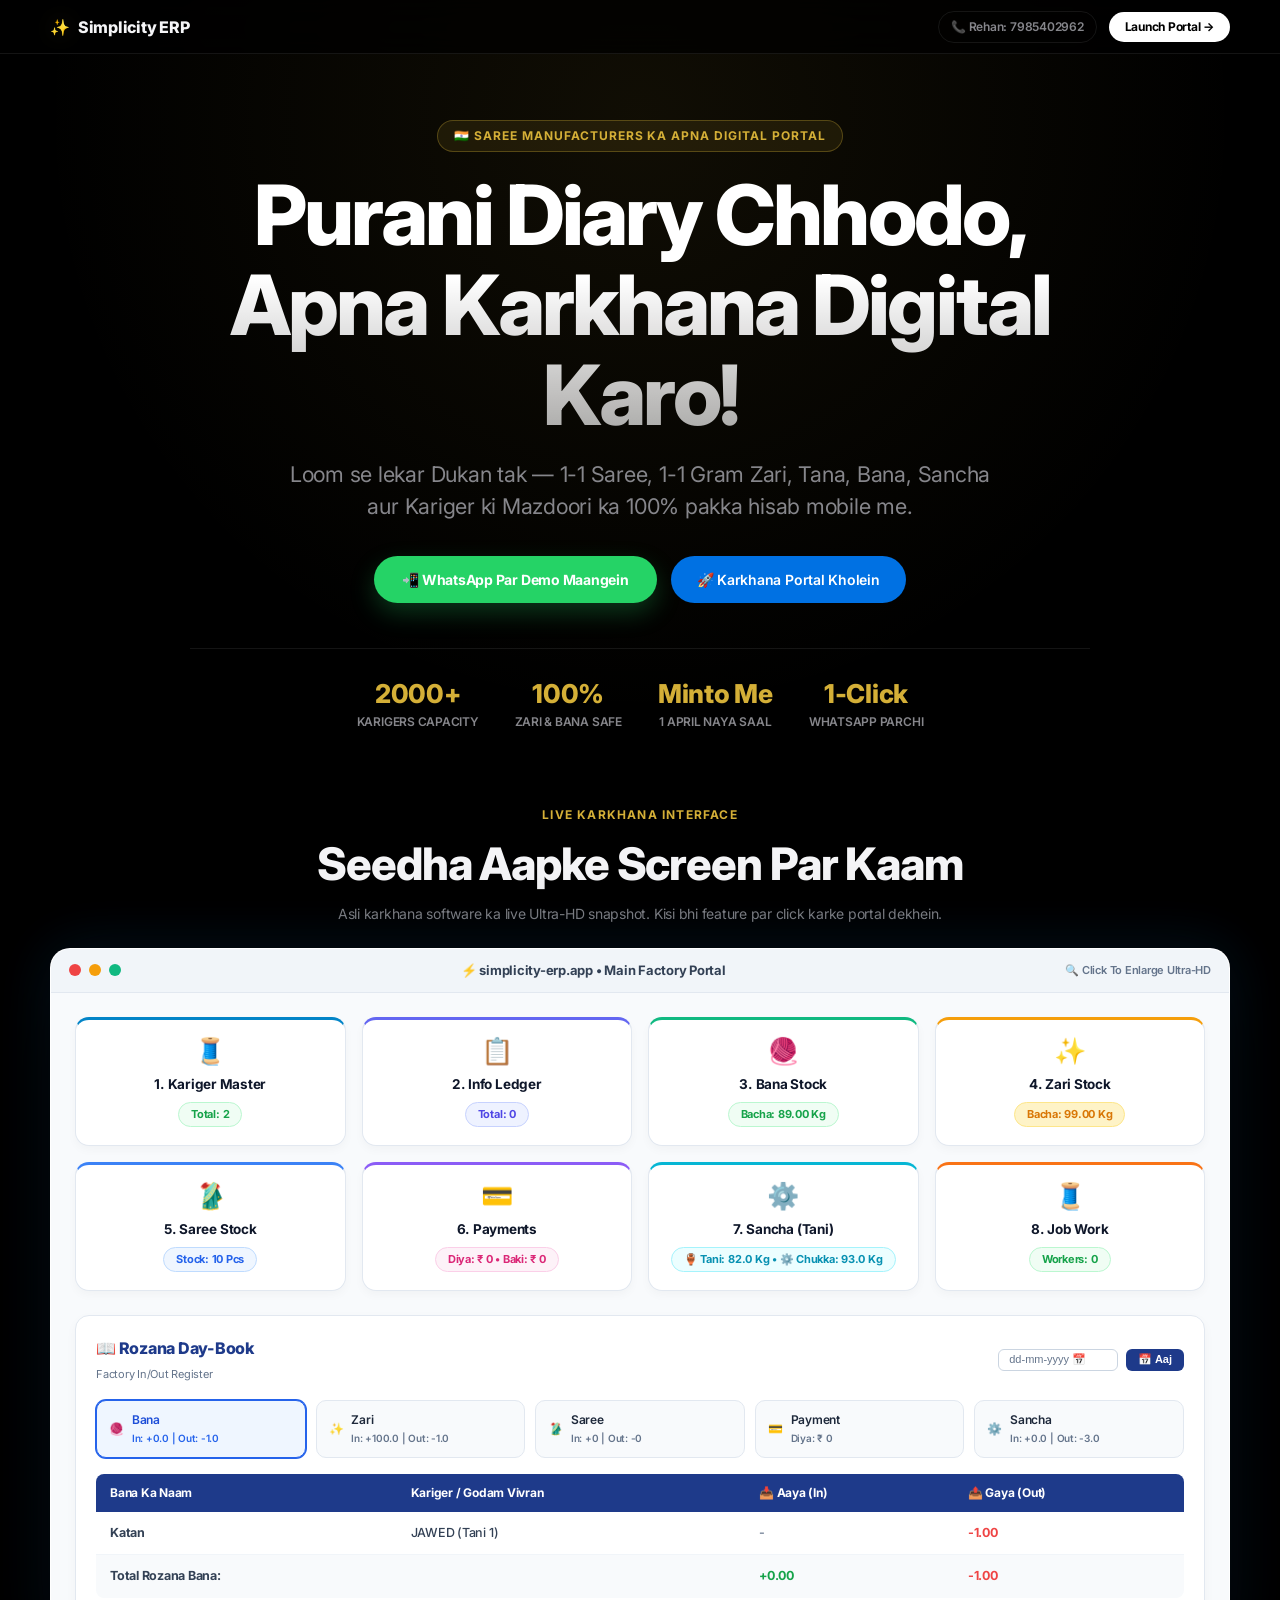
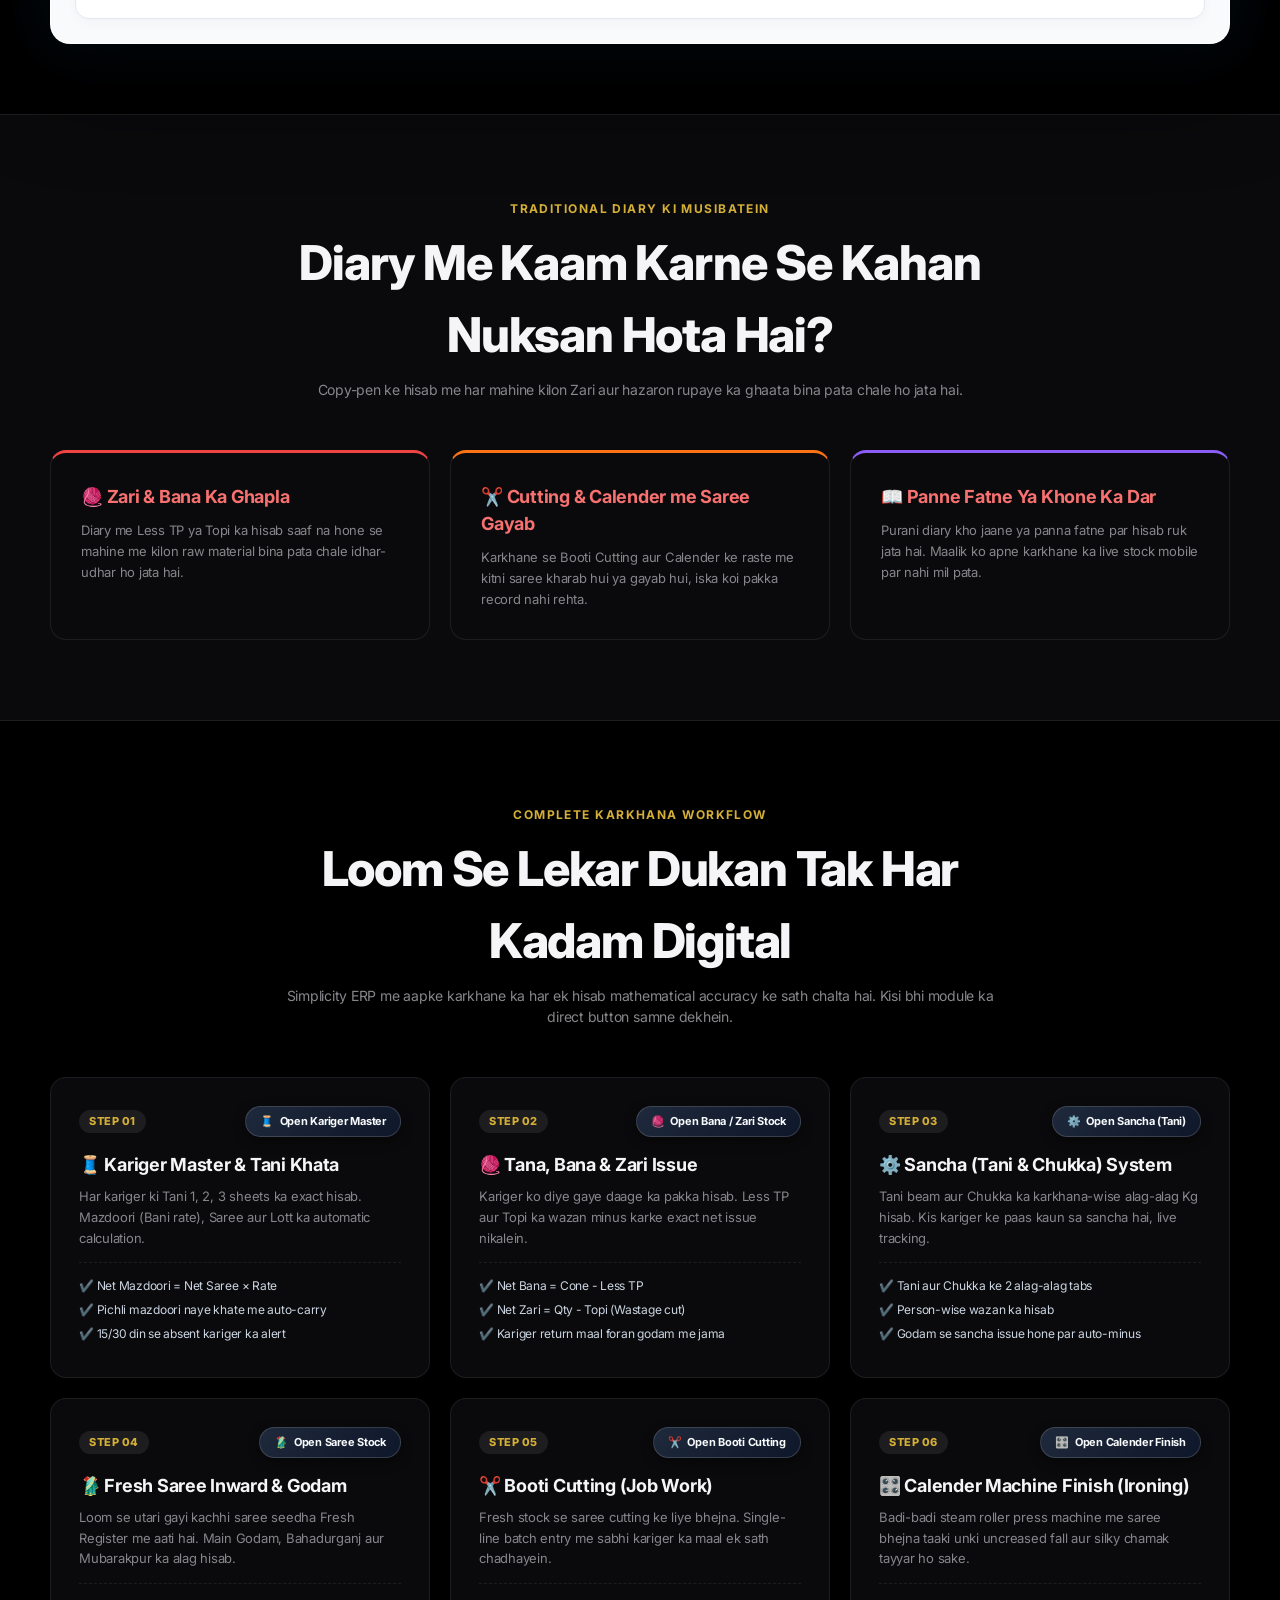
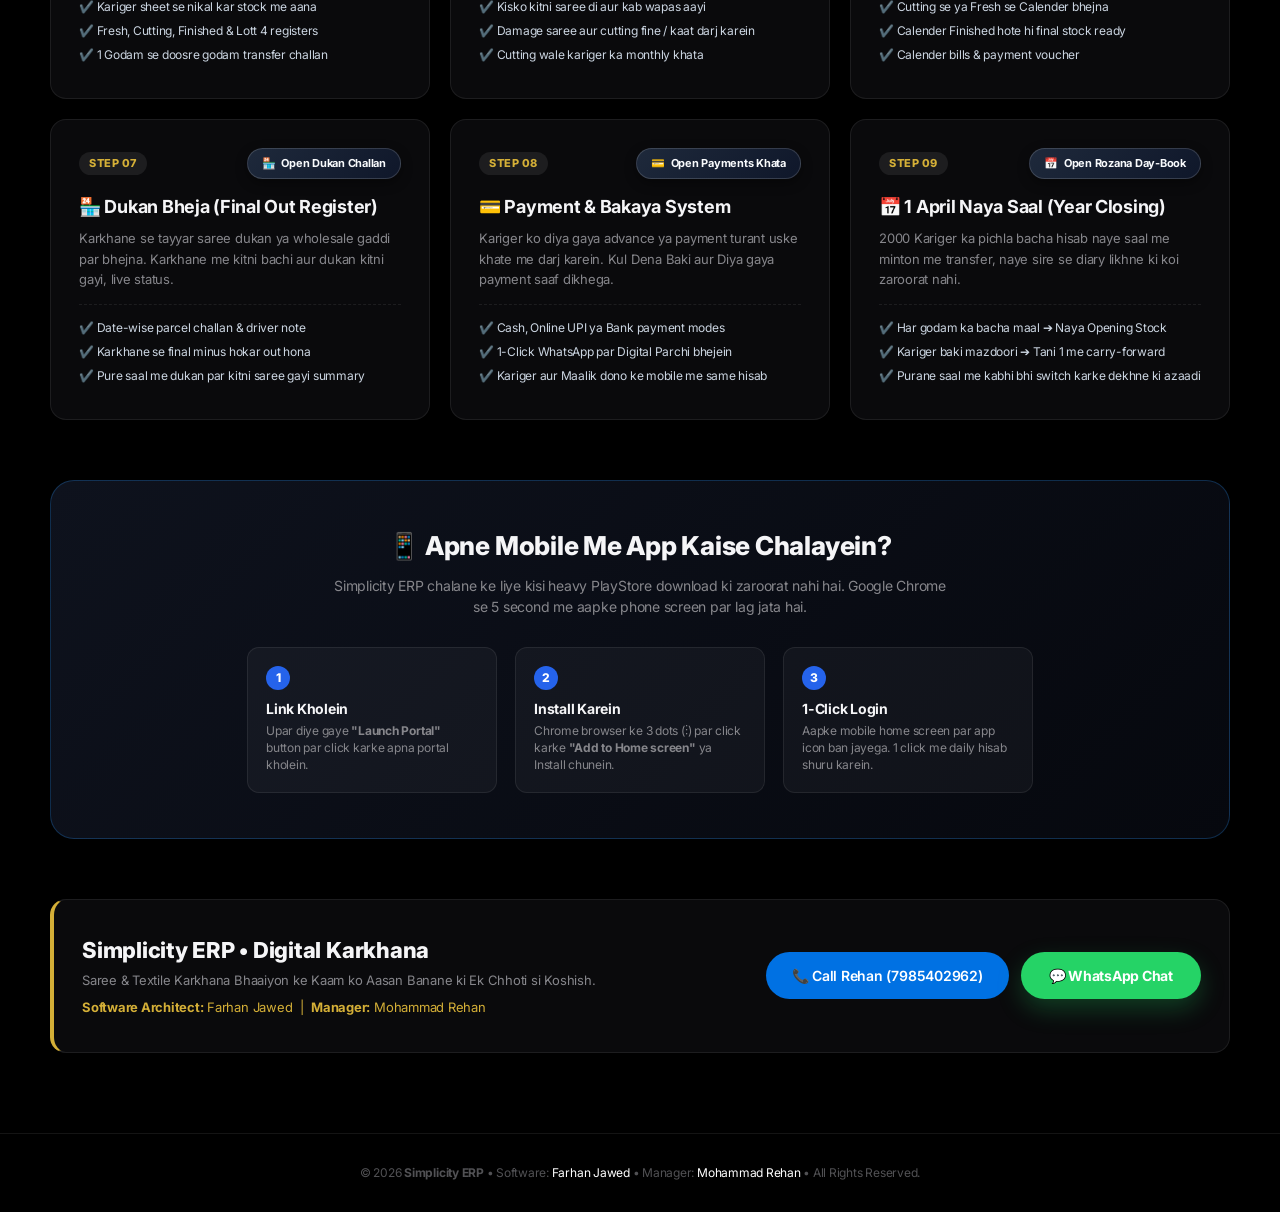
==== commit ee0c7758: "Update landing.html" ====
--- a/landing.html
+++ b/landing.html
@@ -129,7 +129,7 @@
            ==================================================================== */
         .hero-stage {
             padding-top: 120px;
-            padding-bottom: 70px;
+            padding-bottom: 50px;
             text-align: center;
             background: radial-gradient(circle at 50% 15%, rgba(212, 175, 55, 0.08) 0%, rgba(0,0,0,0) 65%);
         }
@@ -225,89 +225,194 @@
         .stat-item p { font-size: 12px; color: var(--text-secondary); text-transform: uppercase; font-weight: 600; }
 
         /* ====================================================================
-           4. 5-SAREE ULTRA HD SHOWCASE GALLERY (CLICK TO ZOOM LIGHTBOX)
+           4. ULTRA HD PORTAL PREVIEW (REPLACED THE 5 SAREE PHOTOS)
            ==================================================================== */
-        .gallery-section {
-            padding: 40px max(20px, calc((100vw - 1180px) / 2)) 80px;
-        }
-
-        .gallery-header {
-            text-align: center;
-            margin-bottom: 30px;
-        }
-
-        .gallery-header h3 {
-            font-size: clamp(1.8rem, 3.5vw, 2.8rem);
-            font-weight: 800;
-            letter-spacing: -0.025em;
-            margin-bottom: 10px;
-        }
-
-        .gallery-header p {
-            color: var(--text-secondary);
-            font-size: 14px;
-        }
-
-        .saree-grid-5 {
-            display: grid;
-            grid-template-columns: repeat(12, 1fr);
-            gap: 16px;
-        }
-
-        .saree-card {
-            background: var(--bg-surface);
-            border-radius: var(--radius-inner);
+        .portal-preview-section {
+            padding: 20px max(20px, calc((100vw - 1180px) / 2)) 70px;
+        }
+
+        .portal-window {
+            background: #ffffff;
+            border-radius: 20px;
+            border: 1px solid rgba(255, 255, 255, 0.2);
+            box-shadow: 0 30px 100px rgba(0, 0, 0, 0.9), 0 0 60px rgba(41, 151, 255, 0.15);
             overflow: hidden;
             position: relative;
-            border: 1px solid var(--border-subtle);
             cursor: zoom-in;
-            box-shadow: 0 15px 35px rgba(0,0,0,0.5);
-            transition: all 0.3s var(--ease-apple);
-        }
-
-        .saree-card:hover {
-            transform: translateY(-4px);
-            border-color: var(--border-highlight);
-        }
-
-        .saree-card img {
-            width: 100%;
-            height: 100%;
-            object-fit: cover;
-            transition: transform 0.8s var(--ease-apple);
-        }
-
-        .saree-card:hover img {
-            transform: scale(1.05);
-        }
-
-        /* 5 Photos Grid Layout */
-        .saree-item-1 { grid-column: span 7; height: 380px; }
-        .saree-item-2 { grid-column: span 5; height: 380px; }
-        .saree-item-3 { grid-column: span 4; height: 300px; }
-        .saree-item-4 { grid-column: span 4; height: 300px; }
-        .saree-item-5 { grid-column: span 4; height: 300px; }
-
-        @media (max-width: 850px) {
-            .saree-item-1, .saree-item-2, .saree-item-3, .saree-item-4, .saree-item-5 {
-                grid-column: span 12;
-                height: 280px;
-            }
-        }
-
-        .saree-badge-tag {
-            position: absolute;
-            bottom: 14px;
-            left: 14px;
-            background: rgba(8, 8, 10, 0.75);
-            backdrop-filter: blur(14px);
-            -webkit-backdrop-filter: blur(14px);
-            padding: 6px 14px;
-            border-radius: 20px;
+            transition: transform 0.4s var(--ease-apple), box-shadow 0.4s var(--ease-apple);
+        }
+
+        .portal-window:hover {
+            transform: translateY(-5px);
+            box-shadow: 0 40px 120px rgba(0, 0, 0, 0.95), 0 0 80px rgba(41, 151, 255, 0.25);
+        }
+
+        /* macOS Window Header Bar */
+        .window-bar {
+            background: #f1f5f9;
+            padding: 12px 18px;
+            display: flex;
+            align-items: center;
+            justify-content: space-between;
+            border-bottom: 1px solid #e2e8f0;
+        }
+
+        .window-dots {
+            display: flex;
+            gap: 8px;
+        }
+
+        .window-dot {
+            width: 12px;
+            height: 12px;
+            border-radius: 50%;
+        }
+
+        .window-title {
+            font-size: 13px;
+            font-weight: 700;
+            color: #334155;
+            display: flex;
+            align-items: center;
+            gap: 8px;
+        }
+
+        .portal-body {
+            padding: 24px;
+            background: #f8fafc;
+            color: #1e293b;
+        }
+
+        /* 8 Dashboard Action Buttons Grid */
+        .erp-tiles-grid {
+            display: grid;
+            grid-template-columns: repeat(4, 1fr);
+            gap: 16px;
+            margin-bottom: 24px;
+        }
+
+        @media (max-width: 900px) {
+            .erp-tiles-grid { grid-template-columns: repeat(2, 1fr); }
+        }
+        @media (max-width: 480px) {
+            .erp-tiles-grid { grid-template-columns: 1fr; }
+        }
+
+        .erp-tile {
+            background: #ffffff;
+            border: 1px solid #e2e8f0;
+            border-radius: 14px;
+            padding: 18px 14px;
+            text-align: center;
+            display: flex;
+            flex-direction: column;
+            align-items: center;
+            justify-content: center;
+            gap: 6px;
+            box-shadow: 0 4px 10px rgba(0, 0, 0, 0.03);
+            position: relative;
+            border-top: 3.5px solid #0284c7;
+        }
+
+        .erp-tile .icon-box {
+            font-size: 26px;
+            line-height: 1;
+            margin-bottom: 4px;
+        }
+
+        .erp-tile .tile-title {
+            font-size: 13.5px;
+            font-weight: 700;
+            color: #0f172a;
+        }
+
+        .erp-tile .tile-badge {
             font-size: 11px;
             font-weight: 700;
+            padding: 3px 12px;
+            border-radius: 20px;
+            background: #f0fdf4;
+            color: #16a34a;
+            border: 1px solid #bbf7d0;
+            margin-top: 2px;
+        }
+
+        /* Rozana Day Book Section Preview */
+        .daybook-preview {
+            background: #ffffff;
+            border: 1px solid #e2e8f0;
+            border-radius: 14px;
+            padding: 20px;
+            box-shadow: 0 4px 12px rgba(0, 0, 0, 0.03);
+        }
+
+        .daybook-header {
+            display: flex;
+            justify-content: space-between;
+            align-items: center;
+            flex-wrap: wrap;
+            gap: 12px;
+            margin-bottom: 16px;
+        }
+
+        .daybook-tabs {
+            display: grid;
+            grid-template-columns: repeat(5, 1fr);
+            gap: 10px;
+            margin-bottom: 16px;
+        }
+
+        @media (max-width: 768px) {
+            .daybook-tabs { grid-template-columns: repeat(2, 1fr); }
+        }
+
+        .d-tab {
+            background: #f8fafc;
+            border: 1px solid #e2e8f0;
+            padding: 10px 12px;
+            border-radius: 10px;
+            display: flex;
+            align-items: center;
+            gap: 8px;
+            font-size: 12px;
+            font-weight: 600;
+        }
+
+        .d-tab.active {
+            border-color: #2563eb;
+            background: #eff6ff;
+            color: #1d4ed8;
+            box-shadow: 0 0 0 1px #2563eb;
+        }
+
+        .daybook-table {
+            width: 100%;
+            border-collapse: collapse;
+            font-size: 12.5px;
+            text-align: left;
+            border-radius: 8px;
+            overflow: hidden;
+        }
+
+        .daybook-table th {
+            background: #1e3a8a;
             color: #ffffff;
-            border: 1px solid rgba(255, 255, 255, 0.12);
+            padding: 10px 14px;
+            font-weight: 700;
+            font-size: 12px;
+        }
+
+        .daybook-table td {
+            padding: 12px 14px;
+            border-bottom: 1px solid #f1f5f9;
+            color: #334155;
+            font-weight: 500;
+        }
+
+        .daybook-table tr:last-child td {
+            font-weight: 700;
+            background: #f8fafc;
+            border-bottom: none;
         }
 
         /* ====================================================================
@@ -364,7 +469,7 @@
         .problem-card p { font-size: 13px; color: var(--text-secondary); line-height: 1.6; }
 
         /* ====================================================================
-           6. FULL STEP-BY-STEP KARKHANA WORKFLOW (9 MODULES)
+           6. FULL STEP-BY-STEP KARKHANA WORKFLOW (WITH INTERACTIVE APP BUTTONS)
            ==================================================================== */
         .workflow-grid {
             display: grid;
@@ -380,6 +485,9 @@
             border: 1px solid var(--border-subtle);
             border-radius: var(--radius-inner);
             padding: 28px;
+            display: flex;
+            flex-direction: column;
+            justify-content: space-between;
             position: relative;
             transition: all 0.25s ease;
         }
@@ -388,6 +496,13 @@
             border-color: var(--border-highlight);
             transform: translateY(-4px);
             background: var(--bg-elevated);
+        }
+
+        .card-top-row {
+            display: flex;
+            justify-content: space-between;
+            align-items: center;
+            margin-bottom: 14px;
         }
 
         .step-num {
@@ -397,9 +512,32 @@
             border-radius: 20px;
             background: rgba(255, 255, 255, 0.08);
             color: var(--accent-gold);
-            display: inline-block;
-            margin-bottom: 14px;
             letter-spacing: 0.05em;
+        }
+
+        /* 🚀 NEW: App Quick Action Button placed directly in card */
+        .btn-card-app {
+            background: linear-gradient(135deg, #1e293b, #0f172a);
+            border: 1px solid rgba(255, 255, 255, 0.15);
+            color: #f8fafc;
+            padding: 6px 14px;
+            border-radius: 24px;
+            font-size: 11px;
+            font-weight: 700;
+            display: inline-flex;
+            align-items: center;
+            gap: 6px;
+            text-decoration: none;
+            transition: all 0.25s;
+            box-shadow: 0 4px 12px rgba(0, 0, 0, 0.4);
+        }
+
+        .btn-card-app:hover {
+            background: #ffffff;
+            color: #000000;
+            border-color: #ffffff;
+            transform: scale(1.05);
+            box-shadow: 0 6px 20px rgba(255, 255, 255, 0.25);
         }
 
         .step-module-card h4 {
@@ -528,7 +666,8 @@
 
         .lightbox-wrap {
             position: relative;
-            max-width: 1000px;
+            max-width: 1100px;
+            width: 95%;
             max-height: 85vh;
             display: flex;
             flex-direction: column;
@@ -626,39 +765,166 @@
         </div>
     </section>
 
-    <!-- 3. 5-SAREE ULTRA HD LUXURY SHOWCASE -->
-    <section class="gallery-section">
-        <div class="gallery-header reveal">
-            <span style="color:var(--accent-gold); font-size:12px; font-weight:700; text-transform:uppercase; letter-spacing:0.1em;">Showroom Gallery</span>
-            <h3>Virasat Saree Ki, Hisab Digital</h3>
-            <p>Banarasi, Katan, Zari aur Brocade ka har taan digital suraksha me. Kisi bhi photo par click karke zoom karein.</p>
+    <!-- 3. ULTRA HD APP DASHBOARD SHOWCASE (REPLACED 5 SAREE PHOTOS) -->
+    <section class="portal-preview-section">
+        <div class="reveal" style="text-align: center; margin-bottom: 24px;">
+            <span style="color:var(--accent-gold); font-size:12px; font-weight:700; text-transform:uppercase; letter-spacing:0.1em;">Live Karkhana Interface</span>
+            <h3 style="font-size: clamp(1.8rem, 3.5vw, 2.8rem); font-weight:800; letter-spacing:-0.025em; margin-top:6px;">Seedha Aapke Screen Par Kaam</h3>
+            <p style="color:var(--text-secondary); font-size:14px; margin-top:4px;">Asli karkhana software ka live Ultra-HD snapshot. Kisi bhi feature par click karke portal dekhein.</p>
         </div>
 
-        <div class="saree-grid-5 reveal">
-            <!-- Saree 1 -->
-            <div class="saree-card saree-item-1" onclick="openLightbox(this)">
-                <img src="https://images.unsplash.com/photo-1610030469983-98e550d6193c?auto=format&fit=crop&w=1400&q=85" alt="Royal Banarasi Bridal Crimson Drape with Heavy Gold Zari Weave">
-                <div class="saree-badge-tag">👑 Royal Banarasi • Gold Zari Weave</div>
-            </div>
-            <!-- Saree 2 -->
-            <div class="saree-card saree-item-2" onclick="openLightbox(this)">
-                <img src="https://images.unsplash.com/photo-1583391733956-3750e0ff4e8b?auto=format&fit=crop&w=1200&q=85" alt="Pure Katan Silk Intricate Pallu Detail">
-                <div class="saree-badge-tag">✨ Pure Katan Silk • Fine Brocade</div>
-            </div>
-            <!-- Saree 3 -->
-            <div class="saree-card saree-item-3" onclick="openLightbox(this)">
-                <img src="https://images.unsplash.com/photo-1617627143750-d86bc21e42bb?auto=format&fit=crop&w=1000&q=85" alt="Festive Rani Pink with Silver Antique Zari Booti">
-                <div class="saree-badge-tag">🌸 Rani Pink • Silver Zari Booti</div>
-            </div>
-            <!-- Saree 4 -->
-            <div class="saree-card saree-item-4" onclick="openLightbox(this)">
-                <img src="https://images.unsplash.com/photo-1610030469668-93510cb67655?auto=format&fit=crop&w=1000&q=85" alt="Emerald Green Heritage Meenakari Border Saree">
-                <div class="saree-badge-tag">🌿 Emerald Green • Meenakari Border</div>
-            </div>
-            <!-- Saree 5 -->
-            <div class="saree-card saree-item-5" onclick="openLightbox(this)">
-                <img src="https://images.unsplash.com/photo-1579783900882-c0d3dad7b119?auto=format&fit=crop&w=1000&q=85" alt="Macro Texture of Shimmering Real Metallic Gold Threads">
-                <div class="saree-badge-tag">🧵 Zari Shimmer • 0.00g Waste Tracking</div>
+        <!-- MAC-STYLE WINDOW MOCKUP -->
+        <div class="portal-window reveal" onclick="openAppZoom()">
+            <div class="window-bar">
+                <div class="window-dots">
+                    <span class="window-dot" style="background:#ef4444;"></span>
+                    <span class="window-dot" style="background:#f59e0b;"></span>
+                    <span class="window-dot" style="background:#10b981;"></span>
+                </div>
+                <div class="window-title">
+                    <span>⚡ simplicity-erp.app • Main Factory Portal</span>
+                </div>
+                <div style="font-size: 11px; color:#64748b; font-weight: 600;">🔍 Click To Enlarge Ultra-HD</div>
+            </div>
+
+            <div class="portal-body" id="erpScreenContent">
+                <!-- 8 DASHBOARD TILES -->
+                <div class="erp-tiles-grid">
+                    <!-- 1. Kariger Master -->
+                    <div class="erp-tile" style="border-top-color:#0284c7;">
+                        <span class="icon-box">🧵</span>
+                        <span class="tile-title">1. Kariger Master</span>
+                        <span class="tile-badge">Total: 2</span>
+                    </div>
+
+                    <!-- 2. Info Ledger -->
+                    <div class="erp-tile" style="border-top-color:#6366f1;">
+                        <span class="icon-box">📋</span>
+                        <span class="tile-title">2. Info Ledger</span>
+                        <span class="tile-badge" style="background:#eef2ff; color:#4f46e5; border-color:#c7d2fe;">Total: 0</span>
+                    </div>
+
+                    <!-- 3. Bana Stock -->
+                    <div class="erp-tile" style="border-top-color:#10b981;">
+                        <span class="icon-box">🧶</span>
+                        <span class="tile-title">3. Bana Stock</span>
+                        <span class="tile-badge">Bacha: 89.00 Kg</span>
+                    </div>
+
+                    <!-- 4. Zari Stock -->
+                    <div class="erp-tile" style="border-top-color:#f59e0b;">
+                        <span class="icon-box">✨</span>
+                        <span class="tile-title">4. Zari Stock</span>
+                        <span class="tile-badge" style="background:#fef3c7; color:#d97706; border-color:#fde68a;">Bacha: 99.00 Kg</span>
+                    </div>
+
+                    <!-- 5. Saree Stock -->
+                    <div class="erp-tile" style="border-top-color:#3b82f6;">
+                        <span class="icon-box">🥻</span>
+                        <span class="tile-title">5. Saree Stock</span>
+                        <span class="tile-badge" style="background:#eff6ff; color:#2563eb; border-color:#bfdbfe;">Stock: 10 Pcs</span>
+                    </div>
+
+                    <!-- 6. Payments -->
+                    <div class="erp-tile" style="border-top-color:#8b5cf6;">
+                        <span class="icon-box">💳</span>
+                        <span class="tile-title">6. Payments</span>
+                        <span class="tile-badge" style="background:#fdf2f8; color:#db2777; border-color:#fbcfe8;">Diya: ₹ 0 • Baki: ₹ 0</span>
+                    </div>
+
+                    <!-- 7. Sancha (Tani) -->
+                    <div class="erp-tile" style="border-top-color:#06b6d4;">
+                        <span class="icon-box">⚙️</span>
+                        <span class="tile-title">7. Sancha (Tani)</span>
+                        <span class="tile-badge" style="background:#ecfeff; color:#0891b2; border-color:#a5f3fc;">🏺 Tani: 82.0 Kg • ⚙️ Chukka: 93.0 Kg</span>
+                    </div>
+
+                    <!-- 8. Job Work -->
+                    <div class="erp-tile" style="border-top-color:#f97316;">
+                        <span class="icon-box">🧵</span>
+                        <span class="tile-title">8. Job Work</span>
+                        <span class="tile-badge">Workers: 0</span>
+                    </div>
+                </div>
+
+                <!-- ROZANA DAY-BOOK INTERACTION PREVIEW -->
+                <div class="daybook-preview">
+                    <div class="daybook-header">
+                        <div>
+                            <h4 style="font-size:16px; font-weight:800; color:#1e3a8a; display:flex; align-items:center; gap:6px;">
+                                📖 Rozana Day-Book
+                            </h4>
+                            <small style="color:#64748b; font-size:11px;">Factory In/Out Register</small>
+                        </div>
+                        <div style="display:flex; gap:8px;">
+                            <input type="text" value="dd-mm-yyyy 📅" readonly style="border:1px solid #cbd5e1; border-radius:6px; padding:4px 10px; font-size:11px; background:#fff; color:#64748b; width:120px;">
+                            <button style="background:#1e3a8a; color:#fff; border:none; padding:4px 12px; border-radius:6px; font-size:11px; font-weight:700;">📅 Aaj</button>
+                        </div>
+                    </div>
+
+                    <div class="daybook-tabs">
+                        <div class="d-tab active">
+                            <span>🧶</span>
+                            <div>
+                                <div>Bana</div>
+                                <small style="font-size:10px; color:#2563eb;">In: +0.0 | Out: -1.0</small>
+                            </div>
+                        </div>
+                        <div class="d-tab">
+                            <span>✨</span>
+                            <div>
+                                <div>Zari</div>
+                                <small style="font-size:10px; color:#64748b;">In: +100.0 | Out: -1.0</small>
+                            </div>
+                        </div>
+                        <div class="d-tab">
+                            <span>🥻</span>
+                            <div>
+                                <div>Saree</div>
+                                <small style="font-size:10px; color:#64748b;">In: +0 | Out: -0</small>
+                            </div>
+                        </div>
+                        <div class="d-tab">
+                            <span>💳</span>
+                            <div>
+                                <div>Payment</div>
+                                <small style="font-size:10px; color:#64748b;">Diya: ₹ 0</small>
+                            </div>
+                        </div>
+                        <div class="d-tab">
+                            <span>⚙️</span>
+                            <div>
+                                <div>Sancha</div>
+                                <small style="font-size:10px; color:#64748b;">In: +0.0 | Out: -3.0</small>
+                            </div>
+                        </div>
+                    </div>
+
+                    <table class="daybook-table">
+                        <thead>
+                            <tr>
+                                <th>Bana Ka Naam</th>
+                                <th>Kariger / Godam Vivran</th>
+                                <th>📥 Aaya (In)</th>
+                                <th>📤 Gaya (Out)</th>
+                            </tr>
+                        </thead>
+                        <tbody>
+                            <tr>
+                                <td><strong>Katan</strong></td>
+                                <td>JAWED (Tani 1)</td>
+                                <td style="color:#64748b;">-</td>
+                                <td style="color:#ef4444; font-weight:700;">-1.00</td>
+                            </tr>
+                            <tr>
+                                <td>Total Rozana Bana:</td>
+                                <td></td>
+                                <td style="color:#16a34a;">+0.00</td>
+                                <td style="color:#ef4444;">-1.00</td>
+                            </tr>
+                        </tbody>
+                    </table>
+                </div>
             </div>
         </div>
     </section>
@@ -687,20 +953,28 @@
         </div>
     </section>
 
-    <!-- 5. COMPLETE WORKFLOW SHOWCASE (ALL 9 MODULES) -->
+    <!-- 5. COMPLETE WORKFLOW SHOWCASE (WITH MATCHING ACTION BUTTONS ON EACH MODULE) -->
     <section class="section-container">
         <div class="section-title-box reveal">
             <span>Complete Karkhana Workflow</span>
             <h3>Loom Se Lekar Dukan Tak Har Kadam Digital</h3>
-            <p>Simplicity ERP me aapke karkhane ka har ek hisab mathematical accuracy ke sath chalta hai.</p>
+            <p>Simplicity ERP me aapke karkhane ka har ek hisab mathematical accuracy ke sath chalta hai. Kisi bhi module ka direct button samne dekhein.</p>
         </div>
 
         <div class="workflow-grid reveal">
             <!-- 1. KARIGER & TANI KHATA -->
             <div class="step-module-card">
-                <span class="step-num">STEP 01</span>
-                <h4>🧵 Kariger Master & Tani Khata</h4>
-                <p>Har kariger ki Tani 1, 2, 3 sheets ka exact hisab. Mazdoori (Bani rate), Saree aur Lott ka automatic calculation.</p>
+                <div>
+                    <div class="card-top-row">
+                        <span class="step-num">STEP 01</span>
+                        <!-- 🎯 Kariger Master Button -->
+                        <a href="index.html" class="btn-card-app">
+                            <span>🧵</span> Open Kariger Master
+                        </a>
+                    </div>
+                    <h4>🧵 Kariger Master & Tani Khata</h4>
+                    <p>Har kariger ki Tani 1, 2, 3 sheets ka exact hisab. Mazdoori (Bani rate), Saree aur Lott ka automatic calculation.</p>
+                </div>
                 <ul class="bullet-list">
                     <li>✔️ Net Mazdoori = Net Saree × Rate</li>
                     <li>✔️ Pichli mazdoori naye khate me auto-carry</li>
@@ -710,9 +984,17 @@
 
             <!-- 2. TANA, BANA & ZARI -->
             <div class="step-module-card">
-                <span class="step-num">STEP 02</span>
-                <h4>🧶 Tana, Bana & Zari Issue</h4>
-                <p>Kariger ko diye gaye daage ka pakka hisab. Less TP aur Topi ka wazan minus karke exact net issue nikalein.</p>
+                <div>
+                    <div class="card-top-row">
+                        <span class="step-num">STEP 02</span>
+                        <!-- 🎯 Bana & Zari Button -->
+                        <a href="index.html" class="btn-card-app">
+                            <span>🧶</span> Open Bana / Zari Stock
+                        </a>
+                    </div>
+                    <h4>🧶 Tana, Bana & Zari Issue</h4>
+                    <p>Kariger ko diye gaye daage ka pakka hisab. Less TP aur Topi ka wazan minus karke exact net issue nikalein.</p>
+                </div>
                 <ul class="bullet-list">
                     <li>✔️ Net Bana = Cone - Less TP</li>
                     <li>✔️ Net Zari = Qty - Topi (Wastage cut)</li>
@@ -722,9 +1004,17 @@
 
             <!-- 3. SANCHA (TANI & CHUKKA) -->
             <div class="step-module-card">
-                <span class="step-num">STEP 03</span>
-                <h4>⚙️ Sancha (Tani & Chukka) System</h4>
-                <p>Tani beam aur Chukka ka karkhana-wise alag-alag Kg hisab. Kis kariger ke paas kaun sa sancha hai, live tracking.</p>
+                <div>
+                    <div class="card-top-row">
+                        <span class="step-num">STEP 03</span>
+                        <!-- 🎯 Sancha Button -->
+                        <a href="index.html" class="btn-card-app">
+                            <span>⚙️</span> Open Sancha (Tani)
+                        </a>
+                    </div>
+                    <h4>⚙️ Sancha (Tani & Chukka) System</h4>
+                    <p>Tani beam aur Chukka ka karkhana-wise alag-alag Kg hisab. Kis kariger ke paas kaun sa sancha hai, live tracking.</p>
+                </div>
                 <ul class="bullet-list">
                     <li>✔️ Tani aur Chukka ke 2 alag-alag tabs</li>
                     <li>✔️ Person-wise wazan ka hisab</li>
@@ -734,9 +1024,17 @@
 
             <!-- 4. FRESH SAREE INWARD -->
             <div class="step-module-card">
-                <span class="step-num">STEP 04</span>
-                <h4>🥻 Fresh Saree Inward & Godam</h4>
-                <p>Loom se utari gayi kachhi saree seedha Fresh Register me aati hai. Main Godam, Bahadurganj aur Mubarakpur ka alag hisab.</p>
+                <div>
+                    <div class="card-top-row">
+                        <span class="step-num">STEP 04</span>
+                        <!-- 🎯 Saree Stock Button -->
+                        <a href="index.html" class="btn-card-app">
+                            <span>🥻</span> Open Saree Stock
+                        </a>
+                    </div>
+                    <h4>🥻 Fresh Saree Inward & Godam</h4>
+                    <p>Loom se utari gayi kachhi saree seedha Fresh Register me aati hai. Main Godam, Bahadurganj aur Mubarakpur ka alag hisab.</p>
+                </div>
                 <ul class="bullet-list">
                     <li>✔️ Kariger sheet se nikal kar stock me aana</li>
                     <li>✔️ Fresh, Cutting, Finished & Lott 4 registers</li>
@@ -746,9 +1044,17 @@
 
             <!-- 5. BOOTI CUTTING -->
             <div class="step-module-card">
-                <span class="step-num">STEP 05</span>
-                <h4>✂️ Booti Cutting (Job Work)</h4>
-                <p>Fresh stock se saree cutting ke liye bhejna. Single-line batch entry me sabhi kariger ka maal ek sath chadhayein.</p>
+                <div>
+                    <div class="card-top-row">
+                        <span class="step-num">STEP 05</span>
+                        <!-- 🎯 Cutting Button -->
+                        <a href="index.html" class="btn-card-app">
+                            <span>✂️</span> Open Booti Cutting
+                        </a>
+                    </div>
+                    <h4>✂️ Booti Cutting (Job Work)</h4>
+                    <p>Fresh stock se saree cutting ke liye bhejna. Single-line batch entry me sabhi kariger ka maal ek sath chadhayein.</p>
+                </div>
                 <ul class="bullet-list">
                     <li>✔️ Kisko kitni saree di aur kab wapas aayi</li>
                     <li>✔️ Damage saree aur cutting fine / kaat darj karein</li>
@@ -758,9 +1064,17 @@
 
             <!-- 6. CALENDER FINISH -->
             <div class="step-module-card">
-                <span class="step-num">STEP 06</span>
-                <h4>🎛️ Calender Machine Finish (Ironing)</h4>
-                <p>Badi-badi steam roller press machine me saree bhejna taaki unki uncreased fall aur silky chamak tayyar ho sake.</p>
+                <div>
+                    <div class="card-top-row">
+                        <span class="step-num">STEP 06</span>
+                        <!-- 🎯 Calender Button -->
+                        <a href="index.html" class="btn-card-app">
+                            <span>🎛️</span> Open Calender Finish
+                        </a>
+                    </div>
+                    <h4>🎛️ Calender Machine Finish (Ironing)</h4>
+                    <p>Badi-badi steam roller press machine me saree bhejna taaki unki uncreased fall aur silky chamak tayyar ho sake.</p>
+                </div>
                 <ul class="bullet-list">
                     <li>✔️ Cutting se ya Fresh se Calender bhejna</li>
                     <li>✔️ Calender Finished hote hi final stock ready</li>
@@ -770,9 +1084,17 @@
 
             <!-- 7. DUKAN BHEJA (FINAL OUT) -->
             <div class="step-module-card">
-                <span class="step-num">STEP 07</span>
-                <h4>🏪 Dukan Bheja (Final Out Register)</h4>
-                <p>Karkhane se tayyar saree dukan ya wholesale gaddi par bhejna. Karkhane me kitni bachi aur dukan kitni gayi, live status.</p>
+                <div>
+                    <div class="card-top-row">
+                        <span class="step-num">STEP 07</span>
+                        <!-- 🎯 Dukan Bheja Button -->
+                        <a href="index.html" class="btn-card-app">
+                            <span>🏪</span> Open Dukan Challan
+                        </a>
+                    </div>
+                    <h4>🏪 Dukan Bheja (Final Out Register)</h4>
+                    <p>Karkhane se tayyar saree dukan ya wholesale gaddi par bhejna. Karkhane me kitni bachi aur dukan kitni gayi, live status.</p>
+                </div>
                 <ul class="bullet-list">
                     <li>✔️ Date-wise parcel challan & driver note</li>
                     <li>✔️ Karkhane se final minus hokar out hona</li>
@@ -782,9 +1104,17 @@
 
             <!-- 8. PAYMENTS & BAKAYA -->
             <div class="step-module-card">
-                <span class="step-num">STEP 08</span>
-                <h4>💳 Payment & Bakaya System</h4>
-                <p>Kariger ko diya gaya advance ya payment turant uske khate me darj karein. Kul Dena Baki aur Diya gaya payment saaf dikhega.</p>
+                <div>
+                    <div class="card-top-row">
+                        <span class="step-num">STEP 08</span>
+                        <!-- 🎯 Payment Button -->
+                        <a href="index.html" class="btn-card-app">
+                            <span>💳</span> Open Payments Khata
+                        </a>
+                    </div>
+                    <h4>💳 Payment & Bakaya System</h4>
+                    <p>Kariger ko diya gaya advance ya payment turant uske khate me darj karein. Kul Dena Baki aur Diya gaya payment saaf dikhega.</p>
+                </div>
                 <ul class="bullet-list">
                     <li>✔️ Cash, Online UPI ya Bank payment modes</li>
                     <li>✔️ 1-Click WhatsApp par Digital Parchi bhejein</li>
@@ -794,9 +1124,17 @@
 
             <!-- 9. 1 APRIL NAYA SAAL -->
             <div class="step-module-card">
-                <span class="step-num">STEP 09</span>
-                <h4>📅 1 April Naya Saal (Year Closing)</h4>
-                <p>2000 Kariger ka pichla bacha hisab naye saal me minton me transfer, naye sire se diary likhne ki koi zaroorat nahi.</p>
+                <div>
+                    <div class="card-top-row">
+                        <span class="step-num">STEP 09</span>
+                        <!-- 🎯 Rozana Day-Book & Closing Button -->
+                        <a href="index.html" class="btn-card-app">
+                            <span>📅</span> Open Rozana Day-Book
+                        </a>
+                    </div>
+                    <h4>📅 1 April Naya Saal (Year Closing)</h4>
+                    <p>2000 Kariger ka pichla bacha hisab naye saal me minton me transfer, naye sire se diary likhne ki koi zaroorat nahi.</p>
+                </div>
                 <ul class="bullet-list">
                     <li>✔️ Har godam ka bacha maal ➔ Naya Opening Stock</li>
                     <li>✔️ Kariger baki mazdoori ➔ Tani 1 me carry-forward</li>
@@ -854,12 +1192,12 @@
         <p>© 2026 <strong>Simplicity ERP</strong> • Software: <span style="color:#ffffff;">Farhan Jawed</span> • Manager: <span style="color:#ffffff;">Mohammad Rehan</span> • All Rights Reserved.</p>
     </footer>
 
-    <!-- INTERACTIVE LIGHTBOX MODAL -->
+    <!-- INTERACTIVE LIGHTBOX MODAL (ULTRA-HD EXPANSION) -->
     <div id="imageLightbox" class="lightbox-overlay" onclick="closeLightbox(event)">
         <div class="lightbox-wrap">
             <button type="button" class="lightbox-close" onclick="closeLightbox(event)">&times;</button>
-            <img id="lightboxImg" class="lightbox-img" src="" alt="Fullscreen View">
-            <p id="lightboxCaption" class="lightbox-caption"></p>
+            <div id="lightboxInnerContainer" style="width:100%; max-height:80vh; overflow-y:auto; border-radius:16px;"></div>
+            <p id="lightboxCaption" class="lightbox-caption">✨ Simplicity ERP - Main Factory Live Portal</p>
         </div>
     </div>
 
@@ -879,17 +1217,21 @@
             reveals.forEach((el) => observer.observe(el));
         });
 
-        function openLightbox(card) {
-            const img = card.querySelector('img');
-            const badge = card.querySelector('.saree-badge-tag');
-            if (!img) return;
-
+        // Open Ultra-HD Modal for Dashboard Preview
+        function openAppZoom() {
             const modal = document.getElementById('imageLightbox');
-            const modalImg = document.getElementById('lightboxImg');
-            const modalCap = document.getElementById('lightboxCaption');
-
-            modalImg.src = img.src;
-            modalCap.textContent = badge ? badge.textContent : img.alt;
+            const innerBox = document.getElementById('lightboxInnerContainer');
+            const sourceCard = document.getElementById('erpScreenContent');
+
+            if (!modal || !innerBox || !sourceCard) return;
+
+            // Clone the clean HD dashboard
+            innerBox.innerHTML = '';
+            const clone = sourceCard.cloneNode(true);
+            clone.style.boxShadow = '0 25px 60px rgba(0,0,0,0.8)';
+            clone.style.border = '2px solid rgba(255,255,255,0.2)';
+            clone.style.borderRadius = '16px';
+            innerBox.appendChild(clone);
 
             modal.style.display = 'flex';
             void modal.offsetWidth;
@@ -911,7 +1253,7 @@
         document.addEventListener('keydown', (e) => {
             if (e.key === 'Escape') {
                 const modal = document.getElementById('imageLightbox');
-                if (modal.classList.contains('active')) {
+                if (modal && modal.classList.contains('active')) {
                     modal.classList.remove('active');
                     setTimeout(() => {
                         modal.style.display = 'none';
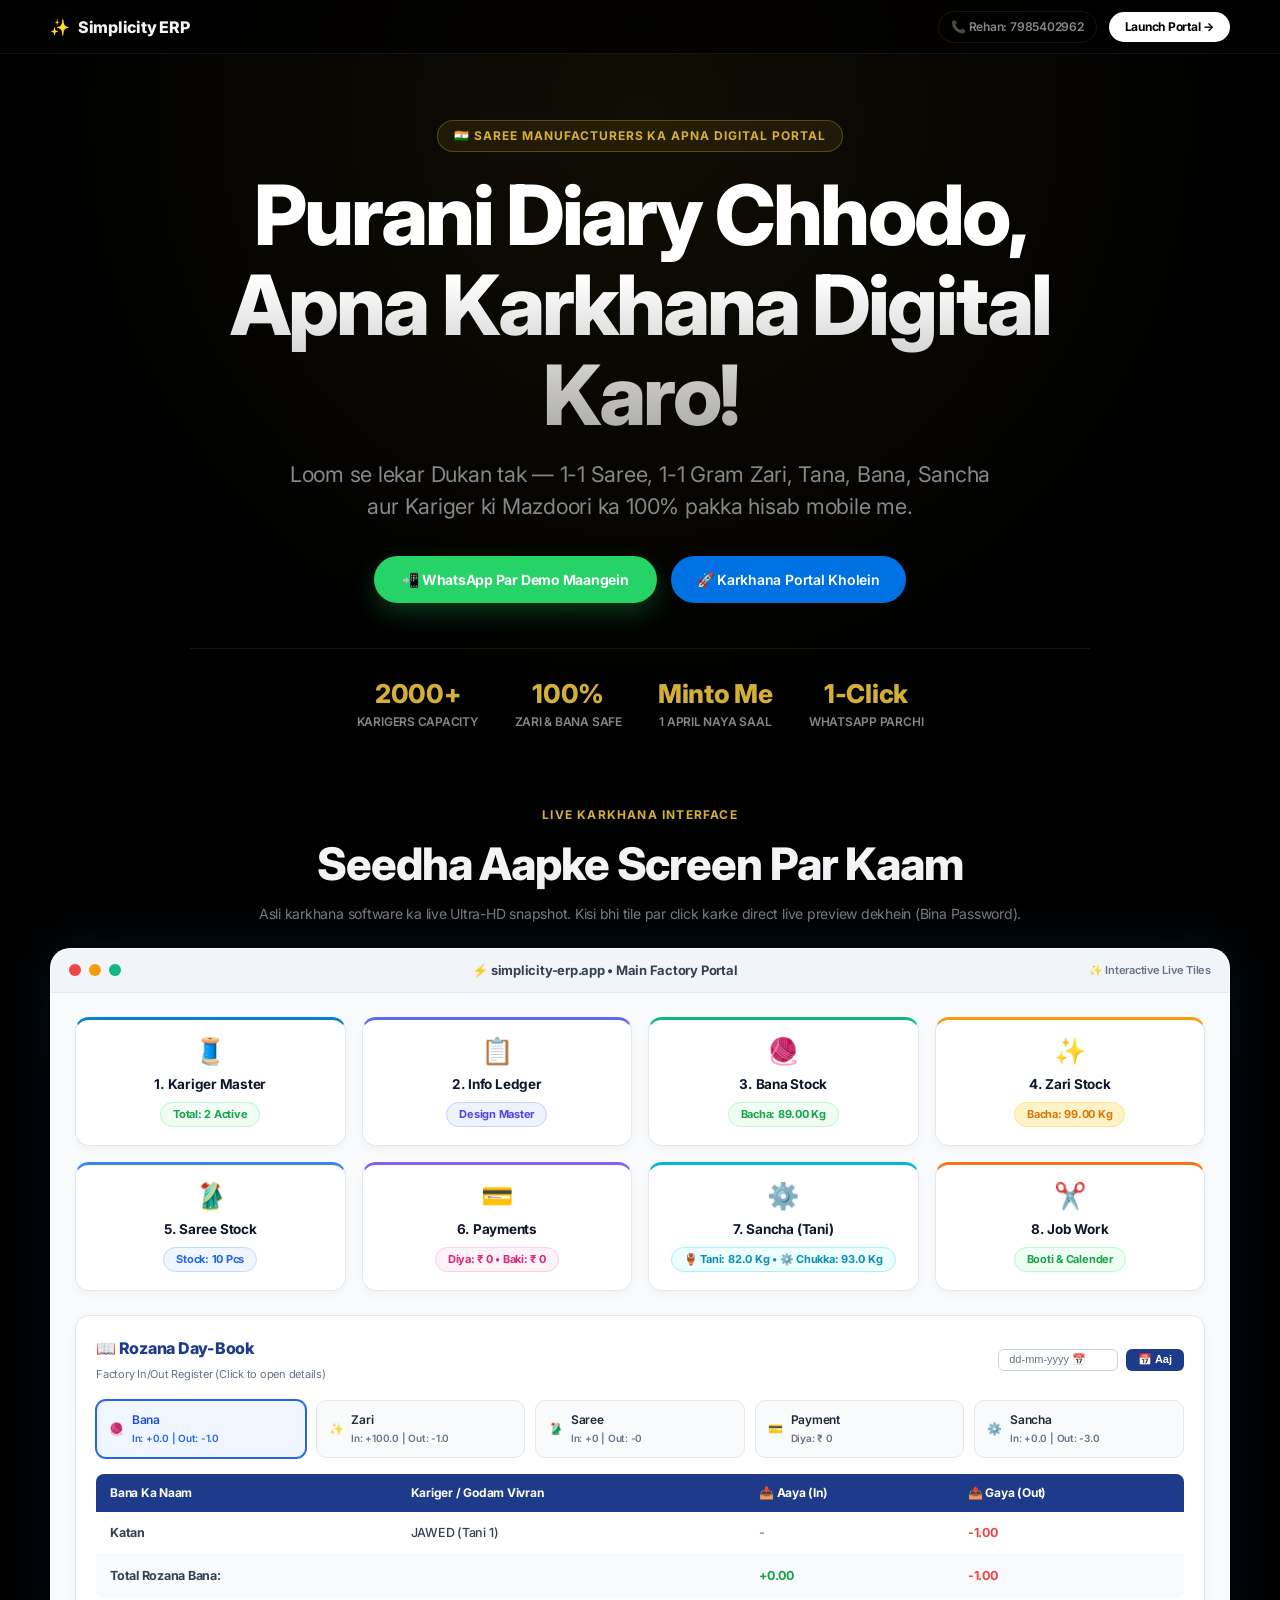
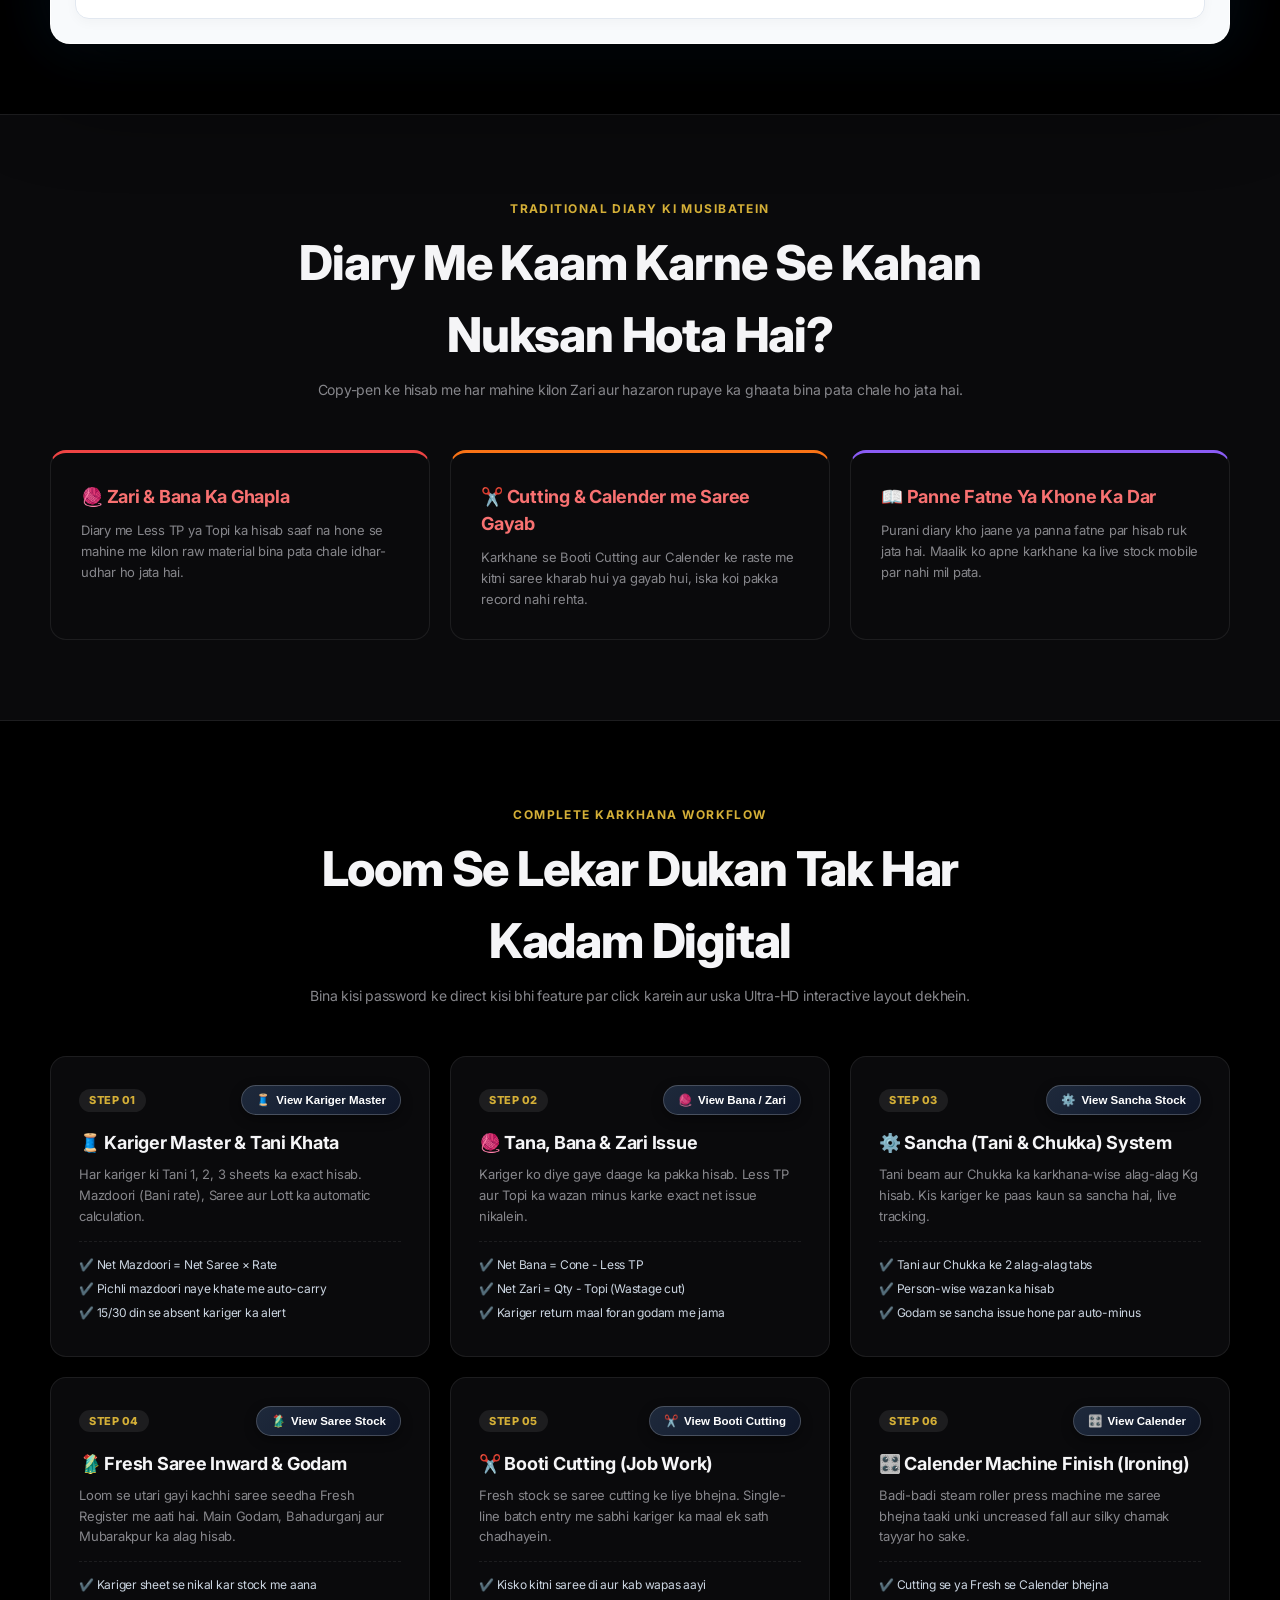
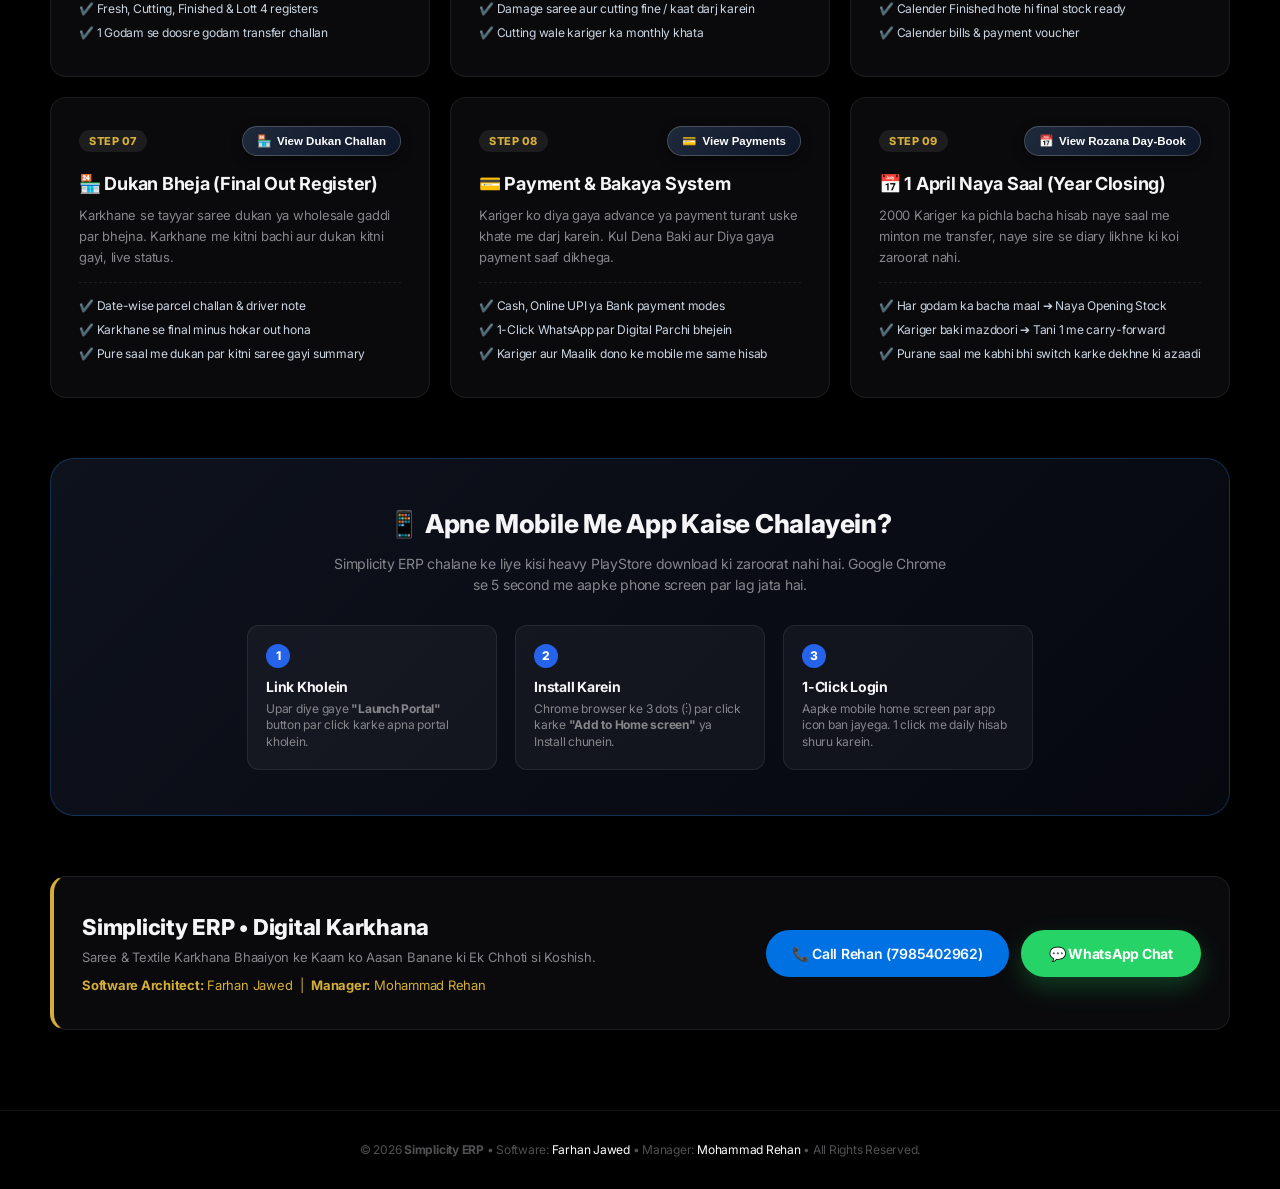
==== commit 9400803e: "Update landing.html" ====
--- a/landing.html
+++ b/landing.html
@@ -190,6 +190,8 @@
             gap: 8px;
             box-shadow: 0 10px 25px rgba(37, 211, 102, 0.25);
             transition: all 0.2s;
+            cursor: pointer;
+            border: none;
         }
         .btn-apple-green:hover { transform: scale(1.02); background: #20ba57; }
 
@@ -205,6 +207,8 @@
             align-items: center;
             gap: 8px;
             transition: all 0.2s;
+            cursor: pointer;
+            border: none;
         }
         .btn-apple-blue:hover { transform: scale(1.02); background: #0077ed; }
 
@@ -225,7 +229,7 @@
         .stat-item p { font-size: 12px; color: var(--text-secondary); text-transform: uppercase; font-weight: 600; }
 
         /* ====================================================================
-           4. ULTRA HD PORTAL PREVIEW (REPLACED THE 5 SAREE PHOTOS)
+           4. ULTRA HD DASHBOARD SHOWCASE
            ==================================================================== */
         .portal-preview-section {
             padding: 20px max(20px, calc((100vw - 1180px) / 2)) 70px;
@@ -247,7 +251,6 @@
             box-shadow: 0 40px 120px rgba(0, 0, 0, 0.95), 0 0 80px rgba(41, 151, 255, 0.25);
         }
 
-        /* macOS Window Header Bar */
         .window-bar {
             background: #f1f5f9;
             padding: 12px 18px;
@@ -283,7 +286,6 @@
             color: #1e293b;
         }
 
-        /* 8 Dashboard Action Buttons Grid */
         .erp-tiles-grid {
             display: grid;
             grid-template-columns: repeat(4, 1fr);
@@ -312,6 +314,13 @@
             box-shadow: 0 4px 10px rgba(0, 0, 0, 0.03);
             position: relative;
             border-top: 3.5px solid #0284c7;
+            cursor: pointer;
+            transition: transform 0.2s, box-shadow 0.2s;
+        }
+
+        .erp-tile:hover {
+            transform: translateY(-3px);
+            box-shadow: 0 8px 20px rgba(0,0,0,0.08);
         }
 
         .erp-tile .icon-box {
@@ -337,7 +346,6 @@
             margin-top: 2px;
         }
 
-        /* Rozana Day Book Section Preview */
         .daybook-preview {
             background: #ffffff;
             border: 1px solid #e2e8f0;
@@ -416,7 +424,7 @@
         }
 
         /* ====================================================================
-           5. PROBLEMS SOLVED (THE 3 BIGGEST HEADACHES)
+           5. PROBLEMS SOLVED
            ==================================================================== */
         .section-container {
             padding: 80px max(20px, calc((100vw - 1180px) / 2));
@@ -469,7 +477,7 @@
         .problem-card p { font-size: 13px; color: var(--text-secondary); line-height: 1.6; }
 
         /* ====================================================================
-           6. FULL STEP-BY-STEP KARKHANA WORKFLOW (WITH INTERACTIVE APP BUTTONS)
+           6. WORKFLOW & FAST INTERACTIVE APP BUTTONS (NO LOGIN NEEDED)
            ==================================================================== */
         .workflow-grid {
             display: grid;
@@ -515,19 +523,19 @@
             letter-spacing: 0.05em;
         }
 
-        /* 🚀 NEW: App Quick Action Button placed directly in card */
+        /* 🚀 Fast Interactive Button */
         .btn-card-app {
             background: linear-gradient(135deg, #1e293b, #0f172a);
-            border: 1px solid rgba(255, 255, 255, 0.15);
-            color: #f8fafc;
-            padding: 6px 14px;
+            border: 1px solid rgba(255, 255, 255, 0.2);
+            color: #ffffff;
+            padding: 7px 14px;
             border-radius: 24px;
-            font-size: 11px;
+            font-size: 11.5px;
             font-weight: 700;
             display: inline-flex;
             align-items: center;
             gap: 6px;
-            text-decoration: none;
+            cursor: pointer;
             transition: all 0.25s;
             box-shadow: 0 4px 12px rgba(0, 0, 0, 0.4);
         }
@@ -537,7 +545,7 @@
             color: #000000;
             border-color: #ffffff;
             transform: scale(1.05);
-            box-shadow: 0 6px 20px rgba(255, 255, 255, 0.25);
+            box-shadow: 0 6px 20px rgba(255, 255, 255, 0.3);
         }
 
         .step-module-card h4 {
@@ -643,61 +651,157 @@
             color: var(--text-tertiary);
         }
 
-        /* LIGHTBOX */
+        /* ====================================================================
+           8. ULTRA-HD DIRECT MODAL SYSTEM (TARIKA 2)
+           ==================================================================== */
         .lightbox-overlay {
             position: fixed;
             top: 0;
             left: 0;
             width: 100vw;
             height: 100vh;
-            background: rgba(0, 0, 0, 0.94);
+            background: rgba(0, 0, 0, 0.88);
             backdrop-filter: blur(25px);
             -webkit-backdrop-filter: blur(25px);
             z-index: 99999;
             display: none;
             align-items: center;
             justify-content: center;
-            padding: 30px;
+            padding: 20px;
             opacity: 0;
             transition: opacity 0.3s ease;
         }
 
         .lightbox-overlay.active { display: flex; opacity: 1; }
 
-        .lightbox-wrap {
-            position: relative;
-            max-width: 1100px;
-            width: 95%;
-            max-height: 85vh;
+        .modal-container {
+            background: #0f172a;
+            border: 1px solid rgba(255, 255, 255, 0.15);
+            border-radius: 20px;
+            width: 100%;
+            max-width: 900px;
+            max-height: 90vh;
             display: flex;
             flex-direction: column;
-            align-items: center;
-        }
-
-        .lightbox-img {
-            max-width: 100%;
-            max-height: 75vh;
-            border-radius: var(--radius-inner);
-            border: 1px solid rgba(255, 255, 255, 0.15);
-            box-shadow: 0 30px 90px rgba(0, 0, 0, 0.9);
-        }
-
-        .lightbox-caption {
-            margin-top: 14px;
-            font-size: 13px;
-            color: var(--text-secondary);
-            font-weight: 500;
-        }
-
-        .lightbox-close {
-            position: absolute;
-            top: -42px;
-            right: 0;
-            background: transparent;
+            box-shadow: 0 40px 100px rgba(0, 0, 0, 0.95), 0 0 50px rgba(41, 151, 255, 0.2);
+            overflow: hidden;
+            animation: modalPop 0.3s cubic-bezier(0.16, 1, 0.3, 1);
+        }
+
+        @keyframes modalPop {
+            0% { transform: scale(0.95) translateY(20px); opacity: 0; }
+            100% { transform: scale(1) translateY(0); opacity: 1; }
+        }
+
+        .modal-header {
+            background: #1e293b;
+            padding: 16px 22px;
+            display: flex;
+            align-items: center;
+            justify-content: space-between;
+            border-bottom: 1px solid rgba(255, 255, 255, 0.1);
+        }
+
+        .modal-header h3 {
+            font-size: 16px;
+            font-weight: 800;
+            color: #ffffff;
+            display: flex;
+            align-items: center;
+            gap: 10px;
+        }
+
+        .modal-close-btn {
+            background: rgba(255, 255, 255, 0.1);
             border: none;
-            color: white;
-            font-size: 30px;
+            color: #ffffff;
+            width: 32px;
+            height: 32px;
+            border-radius: 50%;
+            font-size: 20px;
+            display: flex;
+            align-items: center;
+            justify-content: center;
             cursor: pointer;
+            transition: all 0.2s;
+        }
+
+        .modal-close-btn:hover {
+            background: #ef4444;
+            transform: scale(1.1);
+        }
+
+        .modal-body {
+            padding: 24px;
+            overflow-y: auto;
+            color: #e2e8f0;
+            font-size: 13.5px;
+            background: #090d16;
+        }
+
+        .modal-footer {
+            background: #1e293b;
+            padding: 14px 22px;
+            display: flex;
+            justify-content: space-between;
+            align-items: center;
+            border-top: 1px solid rgba(255, 255, 255, 0.08);
+            flex-wrap: wrap;
+            gap: 12px;
+        }
+
+        /* HD Preview Box inside Modal */
+        .preview-stat-grid {
+            display: grid;
+            grid-template-columns: repeat(3, 1fr);
+            gap: 12px;
+            margin-bottom: 20px;
+        }
+        @media (max-width: 600px) { .preview-stat-grid { grid-template-columns: 1fr; } }
+
+        .stat-badge-box {
+            background: #131b2e;
+            border: 1px solid rgba(255, 255, 255, 0.08);
+            border-radius: 12px;
+            padding: 14px;
+            text-align: center;
+        }
+
+        .stat-badge-box span { font-size: 11px; color: #94a3b8; text-transform: uppercase; font-weight: 700; display: block; }
+        .stat-badge-box strong { font-size: 18px; color: #38bdf8; font-weight: 800; margin-top: 4px; display: block; }
+
+        .modal-table-wrap {
+            border: 1px solid rgba(255, 255, 255, 0.1);
+            border-radius: 12px;
+            overflow-x: auto;
+            background: #0f172a;
+            margin-bottom: 18px;
+        }
+
+        .modal-table {
+            width: 100%;
+            border-collapse: collapse;
+            font-size: 12.5px;
+            text-align: left;
+        }
+
+        .modal-table th {
+            background: #1e3a8a;
+            color: #ffffff;
+            padding: 12px 14px;
+            font-weight: 700;
+            white-space: nowrap;
+        }
+
+        .modal-table td {
+            padding: 12px 14px;
+            border-bottom: 1px solid rgba(255, 255, 255, 0.05);
+            color: #cbd5e1;
+            white-space: nowrap;
+        }
+
+        .modal-table tr:hover td {
+            background: rgba(255, 255, 255, 0.03);
         }
 
         .reveal {
@@ -765,16 +869,16 @@
         </div>
     </section>
 
-    <!-- 3. ULTRA HD APP DASHBOARD SHOWCASE (REPLACED 5 SAREE PHOTOS) -->
+    <!-- 3. ULTRA HD APP DASHBOARD SHOWCASE -->
     <section class="portal-preview-section">
         <div class="reveal" style="text-align: center; margin-bottom: 24px;">
             <span style="color:var(--accent-gold); font-size:12px; font-weight:700; text-transform:uppercase; letter-spacing:0.1em;">Live Karkhana Interface</span>
             <h3 style="font-size: clamp(1.8rem, 3.5vw, 2.8rem); font-weight:800; letter-spacing:-0.025em; margin-top:6px;">Seedha Aapke Screen Par Kaam</h3>
-            <p style="color:var(--text-secondary); font-size:14px; margin-top:4px;">Asli karkhana software ka live Ultra-HD snapshot. Kisi bhi feature par click karke portal dekhein.</p>
+            <p style="color:var(--text-secondary); font-size:14px; margin-top:4px;">Asli karkhana software ka live Ultra-HD snapshot. Kisi bhi tile par click karke direct live preview dekhein (Bina Password).</p>
         </div>
 
         <!-- MAC-STYLE WINDOW MOCKUP -->
-        <div class="portal-window reveal" onclick="openAppZoom()">
+        <div class="portal-window reveal">
             <div class="window-bar">
                 <div class="window-dots">
                     <span class="window-dot" style="background:#ef4444;"></span>
@@ -784,77 +888,77 @@
                 <div class="window-title">
                     <span>⚡ simplicity-erp.app • Main Factory Portal</span>
                 </div>
-                <div style="font-size: 11px; color:#64748b; font-weight: 600;">🔍 Click To Enlarge Ultra-HD</div>
+                <div style="font-size: 11px; color:#64748b; font-weight: 600;">✨ Interactive Live Tiles</div>
             </div>
 
             <div class="portal-body" id="erpScreenContent">
                 <!-- 8 DASHBOARD TILES -->
                 <div class="erp-tiles-grid">
                     <!-- 1. Kariger Master -->
-                    <div class="erp-tile" style="border-top-color:#0284c7;">
+                    <div class="erp-tile" style="border-top-color:#0284c7;" onclick="openDirectModule('kariger')">
                         <span class="icon-box">🧵</span>
                         <span class="tile-title">1. Kariger Master</span>
-                        <span class="tile-badge">Total: 2</span>
+                        <span class="tile-badge">Total: 2 Active</span>
                     </div>
 
                     <!-- 2. Info Ledger -->
-                    <div class="erp-tile" style="border-top-color:#6366f1;">
+                    <div class="erp-tile" style="border-top-color:#6366f1;" onclick="openDirectModule('info')">
                         <span class="icon-box">📋</span>
                         <span class="tile-title">2. Info Ledger</span>
-                        <span class="tile-badge" style="background:#eef2ff; color:#4f46e5; border-color:#c7d2fe;">Total: 0</span>
+                        <span class="tile-badge" style="background:#eef2ff; color:#4f46e5; border-color:#c7d2fe;">Design Master</span>
                     </div>
 
                     <!-- 3. Bana Stock -->
-                    <div class="erp-tile" style="border-top-color:#10b981;">
+                    <div class="erp-tile" style="border-top-color:#10b981;" onclick="openDirectModule('bana')">
                         <span class="icon-box">🧶</span>
                         <span class="tile-title">3. Bana Stock</span>
                         <span class="tile-badge">Bacha: 89.00 Kg</span>
                     </div>
 
                     <!-- 4. Zari Stock -->
-                    <div class="erp-tile" style="border-top-color:#f59e0b;">
+                    <div class="erp-tile" style="border-top-color:#f59e0b;" onclick="openDirectModule('zari')">
                         <span class="icon-box">✨</span>
                         <span class="tile-title">4. Zari Stock</span>
                         <span class="tile-badge" style="background:#fef3c7; color:#d97706; border-color:#fde68a;">Bacha: 99.00 Kg</span>
                     </div>
 
                     <!-- 5. Saree Stock -->
-                    <div class="erp-tile" style="border-top-color:#3b82f6;">
+                    <div class="erp-tile" style="border-top-color:#3b82f6;" onclick="openDirectModule('saree')">
                         <span class="icon-box">🥻</span>
                         <span class="tile-title">5. Saree Stock</span>
                         <span class="tile-badge" style="background:#eff6ff; color:#2563eb; border-color:#bfdbfe;">Stock: 10 Pcs</span>
                     </div>
 
                     <!-- 6. Payments -->
-                    <div class="erp-tile" style="border-top-color:#8b5cf6;">
+                    <div class="erp-tile" style="border-top-color:#8b5cf6;" onclick="openDirectModule('payment')">
                         <span class="icon-box">💳</span>
                         <span class="tile-title">6. Payments</span>
                         <span class="tile-badge" style="background:#fdf2f8; color:#db2777; border-color:#fbcfe8;">Diya: ₹ 0 • Baki: ₹ 0</span>
                     </div>
 
                     <!-- 7. Sancha (Tani) -->
-                    <div class="erp-tile" style="border-top-color:#06b6d4;">
+                    <div class="erp-tile" style="border-top-color:#06b6d4;" onclick="openDirectModule('sancha')">
                         <span class="icon-box">⚙️</span>
                         <span class="tile-title">7. Sancha (Tani)</span>
                         <span class="tile-badge" style="background:#ecfeff; color:#0891b2; border-color:#a5f3fc;">🏺 Tani: 82.0 Kg • ⚙️ Chukka: 93.0 Kg</span>
                     </div>
 
                     <!-- 8. Job Work -->
-                    <div class="erp-tile" style="border-top-color:#f97316;">
-                        <span class="icon-box">🧵</span>
+                    <div class="erp-tile" style="border-top-color:#f97316;" onclick="openDirectModule('cutting')">
+                        <span class="icon-box">✂️</span>
                         <span class="tile-title">8. Job Work</span>
-                        <span class="tile-badge">Workers: 0</span>
+                        <span class="tile-badge">Booti & Calender</span>
                     </div>
                 </div>
 
                 <!-- ROZANA DAY-BOOK INTERACTION PREVIEW -->
-                <div class="daybook-preview">
+                <div class="daybook-preview" onclick="openDirectModule('daybook')" style="cursor: pointer;">
                     <div class="daybook-header">
                         <div>
                             <h4 style="font-size:16px; font-weight:800; color:#1e3a8a; display:flex; align-items:center; gap:6px;">
                                 📖 Rozana Day-Book
                             </h4>
-                            <small style="color:#64748b; font-size:11px;">Factory In/Out Register</small>
+                            <small style="color:#64748b; font-size:11px;">Factory In/Out Register (Click to open details)</small>
                         </div>
                         <div style="display:flex; gap:8px;">
                             <input type="text" value="dd-mm-yyyy 📅" readonly style="border:1px solid #cbd5e1; border-radius:6px; padding:4px 10px; font-size:11px; background:#fff; color:#64748b; width:120px;">
@@ -953,12 +1057,12 @@
         </div>
     </section>
 
-    <!-- 5. COMPLETE WORKFLOW SHOWCASE (WITH MATCHING ACTION BUTTONS ON EACH MODULE) -->
+    <!-- 5. WORKFLOW & DIRECT INTERACTIVE BUTTONS (TARIKA 2) -->
     <section class="section-container">
         <div class="section-title-box reveal">
             <span>Complete Karkhana Workflow</span>
             <h3>Loom Se Lekar Dukan Tak Har Kadam Digital</h3>
-            <p>Simplicity ERP me aapke karkhane ka har ek hisab mathematical accuracy ke sath chalta hai. Kisi bhi module ka direct button samne dekhein.</p>
+            <p>Bina kisi password ke direct kisi bhi feature par click karein aur uska Ultra-HD interactive layout dekhein.</p>
         </div>
 
         <div class="workflow-grid reveal">
@@ -967,10 +1071,10 @@
                 <div>
                     <div class="card-top-row">
                         <span class="step-num">STEP 01</span>
-                        <!-- 🎯 Kariger Master Button -->
-                        <a href="index.html" class="btn-card-app">
-                            <span>🧵</span> Open Kariger Master
-                        </a>
+                        <!-- 🎯 Interactive Button (No Password) -->
+                        <button type="button" class="btn-card-app" onclick="openDirectModule('kariger')">
+                            <span>🧵</span> View Kariger Master
+                        </button>
                     </div>
                     <h4>🧵 Kariger Master & Tani Khata</h4>
                     <p>Har kariger ki Tani 1, 2, 3 sheets ka exact hisab. Mazdoori (Bani rate), Saree aur Lott ka automatic calculation.</p>
@@ -987,10 +1091,9 @@
                 <div>
                     <div class="card-top-row">
                         <span class="step-num">STEP 02</span>
-                        <!-- 🎯 Bana & Zari Button -->
-                        <a href="index.html" class="btn-card-app">
-                            <span>🧶</span> Open Bana / Zari Stock
-                        </a>
+                        <button type="button" class="btn-card-app" onclick="openDirectModule('bana')">
+                            <span>🧶</span> View Bana / Zari
+                        </button>
                     </div>
                     <h4>🧶 Tana, Bana & Zari Issue</h4>
                     <p>Kariger ko diye gaye daage ka pakka hisab. Less TP aur Topi ka wazan minus karke exact net issue nikalein.</p>
@@ -1007,10 +1110,9 @@
                 <div>
                     <div class="card-top-row">
                         <span class="step-num">STEP 03</span>
-                        <!-- 🎯 Sancha Button -->
-                        <a href="index.html" class="btn-card-app">
-                            <span>⚙️</span> Open Sancha (Tani)
-                        </a>
+                        <button type="button" class="btn-card-app" onclick="openDirectModule('sancha')">
+                            <span>⚙️</span> View Sancha Stock
+                        </button>
                     </div>
                     <h4>⚙️ Sancha (Tani & Chukka) System</h4>
                     <p>Tani beam aur Chukka ka karkhana-wise alag-alag Kg hisab. Kis kariger ke paas kaun sa sancha hai, live tracking.</p>
@@ -1027,10 +1129,9 @@
                 <div>
                     <div class="card-top-row">
                         <span class="step-num">STEP 04</span>
-                        <!-- 🎯 Saree Stock Button -->
-                        <a href="index.html" class="btn-card-app">
-                            <span>🥻</span> Open Saree Stock
-                        </a>
+                        <button type="button" class="btn-card-app" onclick="openDirectModule('saree')">
+                            <span>🥻</span> View Saree Stock
+                        </button>
                     </div>
                     <h4>🥻 Fresh Saree Inward & Godam</h4>
                     <p>Loom se utari gayi kachhi saree seedha Fresh Register me aati hai. Main Godam, Bahadurganj aur Mubarakpur ka alag hisab.</p>
@@ -1047,10 +1148,9 @@
                 <div>
                     <div class="card-top-row">
                         <span class="step-num">STEP 05</span>
-                        <!-- 🎯 Cutting Button -->
-                        <a href="index.html" class="btn-card-app">
-                            <span>✂️</span> Open Booti Cutting
-                        </a>
+                        <button type="button" class="btn-card-app" onclick="openDirectModule('cutting')">
+                            <span>✂️</span> View Booti Cutting
+                        </button>
                     </div>
                     <h4>✂️ Booti Cutting (Job Work)</h4>
                     <p>Fresh stock se saree cutting ke liye bhejna. Single-line batch entry me sabhi kariger ka maal ek sath chadhayein.</p>
@@ -1067,10 +1167,9 @@
                 <div>
                     <div class="card-top-row">
                         <span class="step-num">STEP 06</span>
-                        <!-- 🎯 Calender Button -->
-                        <a href="index.html" class="btn-card-app">
-                            <span>🎛️</span> Open Calender Finish
-                        </a>
+                        <button type="button" class="btn-card-app" onclick="openDirectModule('calender')">
+                            <span>🎛️</span> View Calender
+                        </button>
                     </div>
                     <h4>🎛️ Calender Machine Finish (Ironing)</h4>
                     <p>Badi-badi steam roller press machine me saree bhejna taaki unki uncreased fall aur silky chamak tayyar ho sake.</p>
@@ -1087,10 +1186,9 @@
                 <div>
                     <div class="card-top-row">
                         <span class="step-num">STEP 07</span>
-                        <!-- 🎯 Dukan Bheja Button -->
-                        <a href="index.html" class="btn-card-app">
-                            <span>🏪</span> Open Dukan Challan
-                        </a>
+                        <button type="button" class="btn-card-app" onclick="openDirectModule('dukan')">
+                            <span>🏪</span> View Dukan Challan
+                        </button>
                     </div>
                     <h4>🏪 Dukan Bheja (Final Out Register)</h4>
                     <p>Karkhane se tayyar saree dukan ya wholesale gaddi par bhejna. Karkhane me kitni bachi aur dukan kitni gayi, live status.</p>
@@ -1107,10 +1205,9 @@
                 <div>
                     <div class="card-top-row">
                         <span class="step-num">STEP 08</span>
-                        <!-- 🎯 Payment Button -->
-                        <a href="index.html" class="btn-card-app">
-                            <span>💳</span> Open Payments Khata
-                        </a>
+                        <button type="button" class="btn-card-app" onclick="openDirectModule('payment')">
+                            <span>💳</span> View Payments
+                        </button>
                     </div>
                     <h4>💳 Payment & Bakaya System</h4>
                     <p>Kariger ko diya gaya advance ya payment turant uske khate me darj karein. Kul Dena Baki aur Diya gaya payment saaf dikhega.</p>
@@ -1127,10 +1224,9 @@
                 <div>
                     <div class="card-top-row">
                         <span class="step-num">STEP 09</span>
-                        <!-- 🎯 Rozana Day-Book & Closing Button -->
-                        <a href="index.html" class="btn-card-app">
-                            <span>📅</span> Open Rozana Day-Book
-                        </a>
+                        <button type="button" class="btn-card-app" onclick="openDirectModule('daybook')">
+                            <span>📅</span> View Rozana Day-Book
+                        </button>
                     </div>
                     <h4>📅 1 April Naya Saal (Year Closing)</h4>
                     <p>2000 Kariger ka pichla bacha hisab naye saal me minton me transfer, naye sire se diary likhne ki koi zaroorat nahi.</p>
@@ -1192,16 +1288,42 @@
         <p>© 2026 <strong>Simplicity ERP</strong> • Software: <span style="color:#ffffff;">Farhan Jawed</span> • Manager: <span style="color:#ffffff;">Mohammad Rehan</span> • All Rights Reserved.</p>
     </footer>
 
-    <!-- INTERACTIVE LIGHTBOX MODAL (ULTRA-HD EXPANSION) -->
-    <div id="imageLightbox" class="lightbox-overlay" onclick="closeLightbox(event)">
-        <div class="lightbox-wrap">
-            <button type="button" class="lightbox-close" onclick="closeLightbox(event)">&times;</button>
-            <div id="lightboxInnerContainer" style="width:100%; max-height:80vh; overflow-y:auto; border-radius:16px;"></div>
-            <p id="lightboxCaption" class="lightbox-caption">✨ Simplicity ERP - Main Factory Live Portal</p>
+    <!-- ====================================================================
+         TARIKA 2: ULTRA-HD INTERACTIVE PREVIEW MODAL (NO PASSWORD NEEDED)
+         ==================================================================== -->
+    <div id="moduleModal" class="lightbox-overlay" onclick="closeModuleModal(event)">
+        <div class="modal-container">
+            <!-- Modal Header -->
+            <div class="modal-header">
+                <h3 id="mTitle">
+                    <span>🧵</span> Kariger Master Live Register
+                </h3>
+                <button type="button" class="modal-close-btn" onclick="forceCloseModuleModal()">&times;</button>
+            </div>
+
+            <!-- Modal Body (Dynamic Layouts injected via JS) -->
+            <div class="modal-body" id="mBody">
+                <!-- Content will load dynamically -->
+            </div>
+
+            <!-- Modal Footer with High Converting CTAs -->
+            <div class="modal-footer">
+                <span style="font-size:12px; color:#94a3b8;">
+                    🔒 Asli portal chalane ke liye manager se login PIN prapt karein.
+                </span>
+                <div style="display:flex; gap:8px;">
+                    <a href="https://wa.me/917985402962?text=Hello%20Rehan%20bhai,%20mujhe%20is%20module%20ka%20live%20demo%20dekhna%20hai." target="_blank" class="btn-apple-green" style="padding:7px 16px; font-size:12px;">
+                        📲 Get Live Demo
+                    </a>
+                    <a href="index.html" class="btn-apple-blue" style="padding:7px 16px; font-size:12px;">
+                        🔑 Login Portal
+                    </a>
+                </div>
+            </div>
         </div>
     </div>
 
-    <!-- JAVASCRIPT: SCROLL REVEAL & LIGHTBOX -->
+    <!-- JAVASCRIPT: SCROLL REVEAL & DIRECT MODAL LOGIC -->
     <script>
         document.addEventListener('DOMContentLoaded', () => {
             const reveals = document.querySelectorAll('.reveal');
@@ -1217,21 +1339,224 @@
             reveals.forEach((el) => observer.observe(el));
         });
 
-        // Open Ultra-HD Modal for Dashboard Preview
-        function openAppZoom() {
-            const modal = document.getElementById('imageLightbox');
-            const innerBox = document.getElementById('lightboxInnerContainer');
-            const sourceCard = document.getElementById('erpScreenContent');
-
-            if (!modal || !innerBox || !sourceCard) return;
-
-            // Clone the clean HD dashboard
-            innerBox.innerHTML = '';
-            const clone = sourceCard.cloneNode(true);
-            clone.style.boxShadow = '0 25px 60px rgba(0,0,0,0.8)';
-            clone.style.border = '2px solid rgba(255,255,255,0.2)';
-            clone.style.borderRadius = '16px';
-            innerBox.appendChild(clone);
+        // ==========================================================
+        // 🚀 TARIKA 2: DIRECT ULTRA-HD INTERACTIVE PREVIEW DATA
+        // ==========================================================
+        const moduleDatabase = {
+            kariger: {
+                title: "🧵 1. Kariger Master & Tani Khata Sheet",
+                stats: [
+                    { label: "Active Karigers", val: "2 Loom Masters" },
+                    { label: "Running Tani", val: "Tani 1, 2, 3" },
+                    { label: "Total Mazdoori Baki", val: "₹ 18,450.00" }
+                ],
+                tableHead: ["Kariger Ka Naam", "Saree Design", "Bani Rate (₹)", "Total Saree", "- Lott", "Net Mazdoori (₹)", "Closing Baki"],
+                rows: [
+                    ["JAWED (Tani 1)", "Katan Buti Jaal", "₹ 450 / Pc", "14 Pcs", "1 Pc", "₹ 5,850.00", "₹ 2,400.00"],
+                    ["SALIM (Tani 2)", "Zari Jangla Meenakari", "₹ 620 / Pc", "10 Pcs", "0 Pc", "₹ 6,200.00", "₹ 1,150.00"],
+                    ["RAFIQ (Tani 3)", "Organza Tissue Border", "₹ 500 / Pc", "12 Pcs", "2 Pcs", "₹ 5,000.00", "₹ 0.00"]
+                ],
+                notes: "💡 Kariger ka sara hisab mathematical accuracy se chalta hai: Net Mazdoori = (Total Saree - Lott) × Bani Rate. Pichla balance naye panno me auto-carry hota hai."
+            },
+            bana: {
+                title: "🧶 3. Bana Stock Register (Kg / Cone Tracking)",
+                stats: [
+                    { label: "Total Bacha Bana", val: "89.00 Kg" },
+                    { label: "Karkhana Issue", val: "142.50 Kg" },
+                    { label: "Net Less TP Cut", val: "-3.20 Kg" }
+                ],
+                tableHead: ["Tareeq", "Bana Quality", "Kariger / Loom", "Gross Diya", "Less TP", "Net Diya (Kg)", "Godam Bacha"],
+                rows: [
+                    ["Today", "Katan Silk (Fine)", "JAWED (Tani 1)", "10.50 Kg", "0.50 Kg", "10.00 Kg", "89.00 Kg"],
+                    ["Yesterday", "Georgette Weft", "SALIM (Tani 2)", "15.00 Kg", "0.75 Kg", "14.25 Kg", "99.00 Kg"],
+                    ["2 Days Ago", "Organza Poly Weft", "Main Godam Inward", "50.00 Kg", "0.00 Kg", "+50.00 Kg", "113.25 Kg"]
+                ],
+                notes: "💡 Less TP (Tare Weight / Cone Weight) ka automatic wazan katne ke baad hi Kariger ke khate me daaga darj hota hai, jisse gram ka bhi ghapla nahi hota."
+            },
+            zari: {
+                title: "✨ 4. Zari Stock Register (0.00g Precision)",
+                stats: [
+                    { label: "Godam Bacha Zari", val: "99.00 Kg" },
+                    { label: "Issue Today", val: "1.00 Kg" },
+                    { label: "Wastage Cut (Topi)", val: "0.00 g Cut" }
+                ],
+                tableHead: ["Tareeq", "Zari Marka / No.", "Loom / Kariger", "Gross Issue", "Topi Cut", "Net Zari Diya", "Current Stock"],
+                rows: [
+                    ["Today", "Real Metallic Gold 30#", "JAWED (Tani 1)", "1.10 Kg", "0.10 Kg", "1.00 Kg", "99.00 Kg"],
+                    ["Yesterday", "Silver Antique 28#", "SALIM (Tani 2)", "2.20 Kg", "0.20 Kg", "2.00 Kg", "100.00 Kg"],
+                    ["3 Days Ago", "Rose Gold Fine Weave", "Godam Purchase", "100.00 Kg", "0.00 Kg", "+100.00 Kg", "102.00 Kg"]
+                ],
+                notes: "💡 Zari me Topi (Plastic Roll) ka wazan software khud nikaalta hai. Har gram metallic zari ka audit real-time hota hai."
+            },
+            saree: {
+                title: "🥻 5. Saree Stock Master (4 Godam Registers)",
+                stats: [
+                    { label: "Total Fresh Stock", val: "10 Pcs" },
+                    { label: "Under Cutting", val: "18 Pcs" },
+                    { label: "Finished Showroom", val: "42 Pcs" }
+                ],
+                tableHead: ["Saree Design Code", "Color / Border", "Loom Source", "Stage / Godam", "Fresh In", "Challan Out", "Balance"],
+                rows: [
+                    ["DSGN-8840 (Katan)", "Crimson Bridal Red", "JAWED (Tani 1)", "Main Fresh Godam", "6 Pcs", "0 Pcs", "6 Pcs"],
+                    ["DSGN-9120 (Jangla)", "Emerald Meenakari", "SALIM (Tani 2)", "Under Booti Cutting", "4 Pcs", "4 Pcs", "0 Pcs"],
+                    ["DSGN-7730 (Tissue)", "Rani Pink Silver", "Main Godam In", "Calender Finished", "10 Pcs", "10 Pcs", "0 Pcs"]
+                ],
+                notes: "💡 4 Registers me saree track hoti hai: Fresh Saree ➔ Booti Cutting ➔ Calender Finish ➔ Dukan Final Out."
+            },
+            cutting: {
+                title: "✂️ 8. Booti Cutting (Job Work Register)",
+                stats: [
+                    { label: "Active Cutters", val: "4 Karigers" },
+                    { label: "Saree Given", val: "24 Pcs" },
+                    { label: "Pending Return", val: "8 Pcs" }
+                ],
+                tableHead: ["Cutter Ka Naam", "Design / Type", "Saree Diya", "Wapas Aaya", "Damage / Kaat", "Rate / Pc", "Baki Mazdoori"],
+                rows: [
+                    ["Rashid Cutting Master", "Katan Buti Jaal", "12 Pcs", "10 Pcs", "0 Damage", "₹ 35 / Pc", "₹ 350.00"],
+                    ["Imran Job Work", "Heavy Zari Jangla", "12 Pcs", "6 Pcs", "1 Cut Fine (-₹100)", "₹ 45 / Pc", "₹ 170.00"]
+                ],
+                notes: "💡 Har saree ke pichhe thread cutting ka record rehta hai. Agar kisi cutter ne saree kaat di toh uska fine/kaat yahi darj ho jati hai."
+            },
+            calender: {
+                title: "🎛️ Calender Machine Finish (Ironing & Gloss)",
+                stats: [
+                    { label: "Under Process", val: "16 Pcs" },
+                    { label: "Ready Finished", val: "45 Pcs" },
+                    { label: "Calender Bill", val: "₹ 1,350.00" }
+                ],
+                tableHead: ["Calender Operator", "Challan No.", "Total Saree", "Steam Finish Ready", "Rate / Saree", "Total Bill", "Status"],
+                rows: [
+                    ["Noor Calender Mill", "CH-4091", "25 Pcs", "25 Pcs", "₹ 30 / Pc", "₹ 750.00", "✅ Ready Showroom"],
+                    ["Al-Madina Calender", "CH-4092", "20 Pcs", "16 Pcs", "₹ 30 / Pc", "₹ 600.00", "⏳ Roller Running"]
+                ],
+                notes: "💡 Steam press aur rolling machine me bheji gayi saree ka date-wise challan banta hai taaki koi saree miss na ho."
+            },
+            sancha: {
+                title: "⚙️ 7. Sancha Master (Tani & Chukka Beam Register)",
+                stats: [
+                    { label: "Tani Beam Weight", val: "82.0 Kg" },
+                    { label: "Chukka Weight", val: "93.0 Kg" },
+                    { label: "Total Running Beams", val: "8 Looms" }
+                ],
+                tableHead: ["Loom / Kariger", "Sancha Type", "Beam Gross (Kg)", "Chukka Gross (Kg)", "Issue Tareeq", "Status"],
+                rows: [
+                    ["JAWED (Loom 1)", "Pure Katan Warp", "41.0 Kg", "46.5 Kg", "01-April", "🟢 Active Weaving"],
+                    ["SALIM (Loom 2)", "Organza Warp 60#", "41.0 Kg", "46.5 Kg", "05-April", "🟢 Active Weaving"]
+                ],
+                notes: "💡 Tani aur Chukka ke alag-alag tabs hain. Beam lagte hi software me wazan darj ho jata hai aur utarne par balance update."
+            },
+            dukan: {
+                title: "🏪 Dukan Bheja (Showroom Final Out Register)",
+                stats: [
+                    { label: "Total Dispatched", val: "152 Pcs" },
+                    { label: "Showroom Received", val: "152 Pcs" },
+                    { label: "In Transit", val: "0 Pcs" }
+                ],
+                tableHead: ["Dispatch Tareeq", "Parcel / Challan", "Destination Showroom", "Total Saree", "Driver / Handover", "Status"],
+                rows: [
+                    ["Today", "BOX-101", "Gaddi Chowk Showroom", "25 Pcs", "Guddu Driver", "✅ Received"],
+                    ["Yesterday", "BOX-102", "Bahadurganj Depot", "30 Pcs", "Self Car", "✅ Received"],
+                    ["3 Days Ago", "PARCEL-88", "Wholesale Mumbai", "50 Pcs", "V-Trans Transport", "✅ In Hand"]
+                ],
+                notes: "💡 Karkhane se tayyar maal dukan bhejte waqt live out-entry hoti hai, jisse maalik ko pata rehta hai showroom me kitni saree pahunchi."
+            },
+            payment: {
+                title: "💳 6. Payments & Kariger Bakaya Register",
+                stats: [
+                    { label: "Kul Diya Payment", val: "₹ 45,000.00" },
+                    { label: "Kul Dena Baki", val: "₹ 18,450.00" },
+                    { label: "Payment Modes", val: "Cash & UPI" }
+                ],
+                tableHead: ["Tareeq", "Kariger Ka Naam", "Payment Mode", "Diya Gaya (₹)", "Pichla Baki", "Naya Bacha Baki (₹)", "Receipt"],
+                rows: [
+                    ["Today", "JAWED (Tani 1)", "UPI (GPay)", "₹ 3,000.00", "₹ 5,400.00", "₹ 2,400.00", "📲 WhatsApp Parchi"],
+                    ["Yesterday", "SALIM (Tani 2)", "Cash Handover", "₹ 2,000.00", "₹ 3,150.00", "₹ 1,150.00", "📲 WhatsApp Parchi"],
+                    ["3 Days Ago", "Rashid Cutter", "Cash Handover", "₹ 1,000.00", "₹ 1,350.00", "₹ 350.00", "📲 WhatsApp Parchi"]
+                ],
+                notes: "💡 Payment darj hote hi '1-Click WhatsApp Parchi' se Kariger ke mobile par turant date-wise receipt chali jaati hai."
+            },
+            daybook: {
+                title: "📖 Rozana Day-Book (Live Factory In/Out Register)",
+                stats: [
+                    { label: "Bana Net Out", val: "-1.00 Kg" },
+                    { label: "Zari Inward", val: "+100.00 Kg" },
+                    { label: "Sancha Out", val: "-3.00 Kg" }
+                ],
+                tableHead: ["Quality / Item", "Kariger / Godam Vivran", "📥 Aaya (In)", "📤 Gaya (Out)", "Live Timing"],
+                rows: [
+                    ["Katan Silk Bana", "JAWED (Tani 1)", "-", "-1.00 Kg", "10:30 AM"],
+                    ["Real Metallic Zari", "Main Godam Inward", "+100.00 Kg", "-", "11:15 AM"],
+                    ["Chukka Sancha", "SALIM (Tani 2)", "-", "-3.00 Kg", "02:40 PM"]
+                ],
+                notes: "💡 Pure karkhane ka live record. Din bhar me kaun sa daaga aaya, kitni saree bani aur kitna payment gaya sab ek hi page par."
+            },
+            info: {
+                title: "📋 2. Info Ledger (Saree Design & Construction Master)",
+                stats: [
+                    { label: "Total Designs", val: "38 Registered" },
+                    { label: "Avg Bani Rate", val: "₹ 520 / Pc" },
+                    { label: "Zari Consumption", val: "240g / Saree" }
+                ],
+                tableHead: ["Design Code", "Design Naam", "Tana Type", "Bana Quality", "Standard Zari", "Bani Rate (₹)"],
+                rows: [
+                    ["DSGN-8840", "Katan Buti Jaal", "Katan Silk 20/22", "Katan Silk Fine", "220g / Pc", "₹ 450.00"],
+                    ["DSGN-9120", "Zari Jangla Meenakari", "Organza Silk", "Georgette Silk", "310g / Pc", "₹ 620.00"]
+                ],
+                notes: "💡 Design master me ek baar saree ka standard wazan aur rate set kar dene par kariger ke khate me bar-bar likhna nahi padta."
+            }
+        };
+
+        // Open Module Function (No Password, Ultra-HD Direct Pop)
+        function openDirectModule(key) {
+            const data = moduleDatabase[key] || moduleDatabase.kariger;
+            const modal = document.getElementById('moduleModal');
+            const titleBox = document.getElementById('mTitle');
+            const bodyBox = document.getElementById('mBody');
+
+            titleBox.innerHTML = `<span>⚡</span> ${data.title}`;
+
+            // Build Stats Row
+            let statsHtml = `<div class="preview-stat-grid">`;
+            data.stats.forEach(st => {
+                statsHtml += `
+                    <div class="stat-badge-box">
+                        <span>${st.label}</span>
+                        <strong>${st.val}</strong>
+                    </div>
+                `;
+            });
+            statsHtml += `</div>`;
+
+            // Build Table
+            let tableHtml = `
+                <div class="modal-table-wrap">
+                    <table class="modal-table">
+                        <thead>
+                            <tr>
+                                ${data.tableHead.map(th => `<th>${th}</th>`).join('')}
+                            </tr>
+                        </thead>
+                        <tbody>
+                            ${data.rows.map(row => `
+                                <tr>
+                                    ${row.map((cell, idx) => `
+                                        <td style="${idx === 0 ? 'font-weight:700; color:#ffffff;' : ''}">${cell}</td>
+                                    `).join('')}
+                                </tr>
+                            `).join('')}
+                        </tbody>
+                    </table>
+                </div>
+            `;
+
+            // Build Notes
+            let noteHtml = `
+                <div style="background:#131c31; border:1px solid #1e293b; border-left:4px solid var(--accent-gold); padding:12px 16px; border-radius:8px; font-size:12.5px; color:#94a3b8; line-height:1.5;">
+                    ${data.notes}
+                </div>
+            `;
+
+            bodyBox.innerHTML = statsHtml + tableHtml + noteHtml;
 
             modal.style.display = 'flex';
             void modal.offsetWidth;
@@ -1239,26 +1564,26 @@
             document.body.style.overflow = 'hidden';
         }
 
-        function closeLightbox(e) {
-            if (e.target.id === 'imageLightbox' || e.target.classList.contains('lightbox-close')) {
-                const modal = document.getElementById('imageLightbox');
-                modal.classList.remove('active');
-                setTimeout(() => {
-                    modal.style.display = 'none';
-                    document.body.style.overflow = '';
-                }, 300);
+        function forceCloseModuleModal() {
+            const modal = document.getElementById('moduleModal');
+            modal.classList.remove('active');
+            setTimeout(() => {
+                modal.style.display = 'none';
+                document.body.style.overflow = '';
+            }, 300);
+        }
+
+        function closeModuleModal(e) {
+            if (e.target.id === 'moduleModal') {
+                forceCloseModuleModal();
             }
         }
 
         document.addEventListener('keydown', (e) => {
             if (e.key === 'Escape') {
-                const modal = document.getElementById('imageLightbox');
+                const modal = document.getElementById('moduleModal');
                 if (modal && modal.classList.contains('active')) {
-                    modal.classList.remove('active');
-                    setTimeout(() => {
-                        modal.style.display = 'none';
-                        document.body.style.overflow = '';
-                    }, 300);
+                    forceCloseModuleModal();
                 }
             }
         });
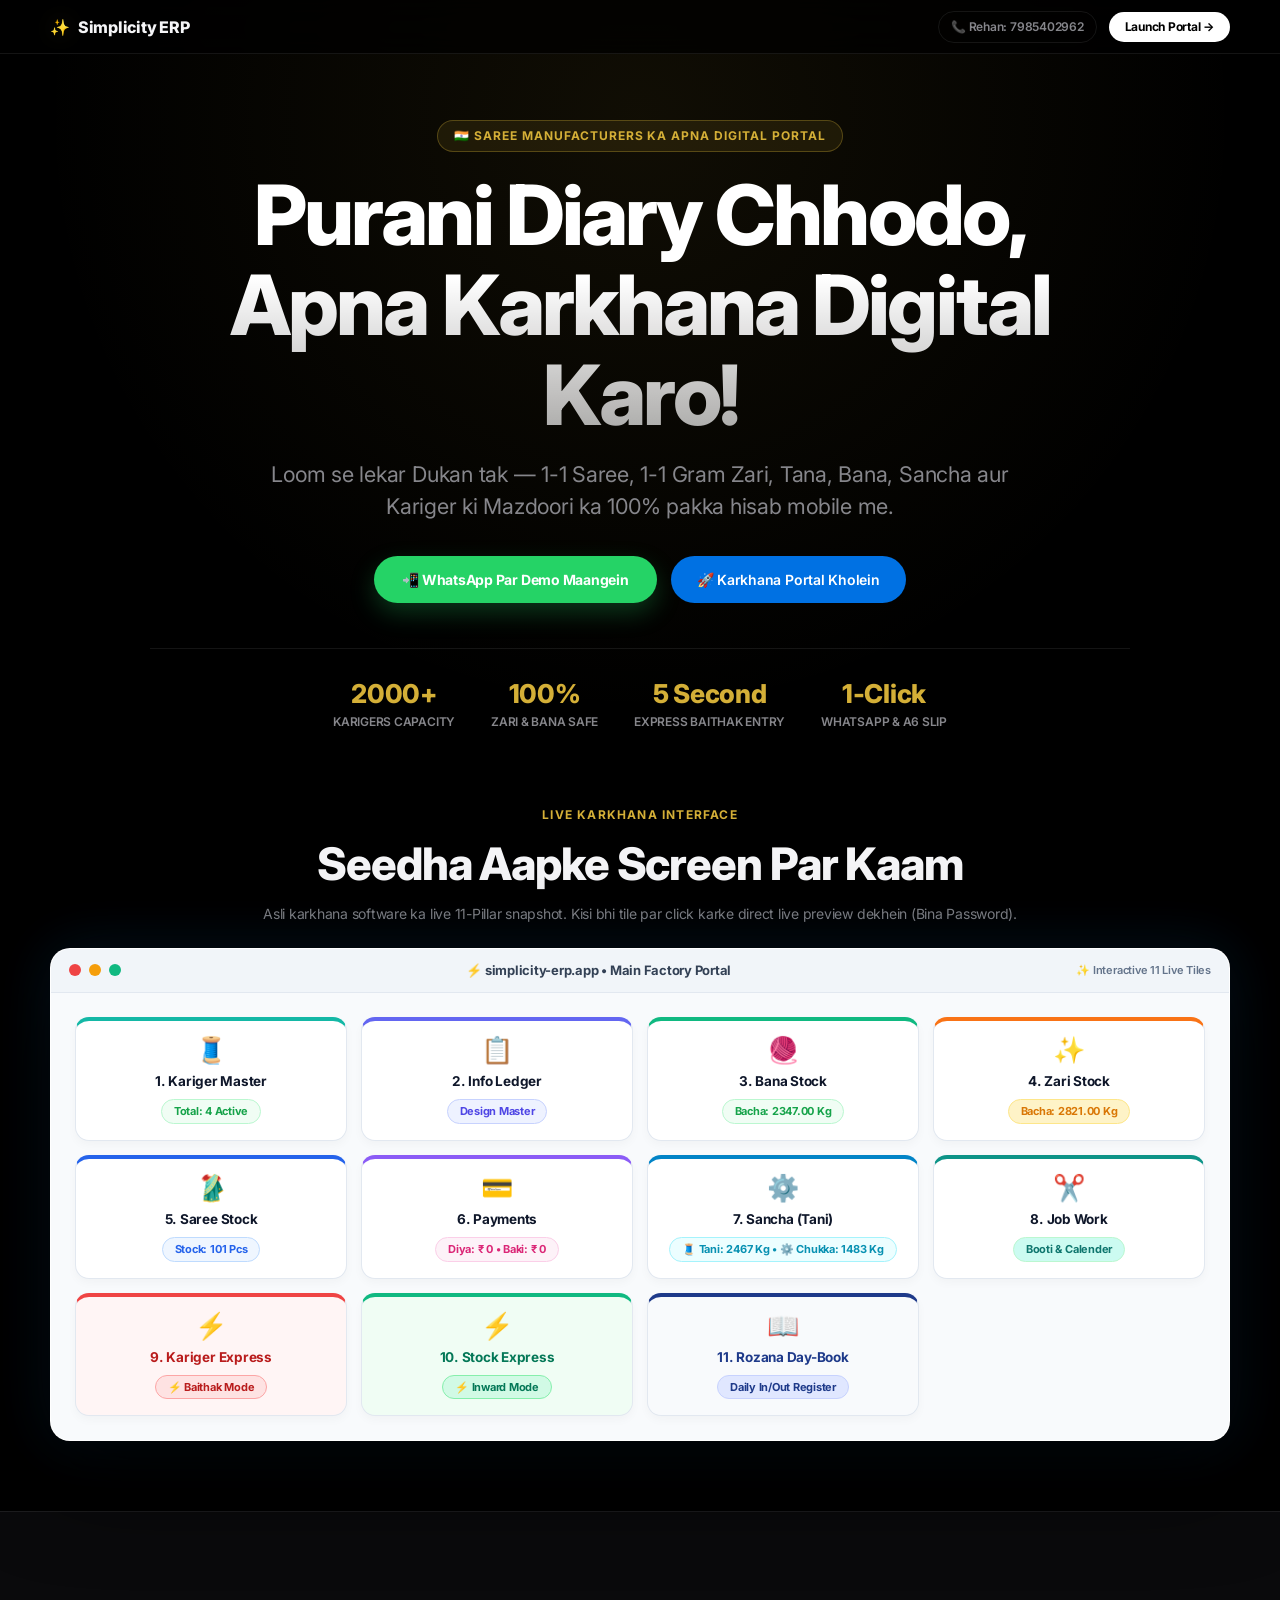
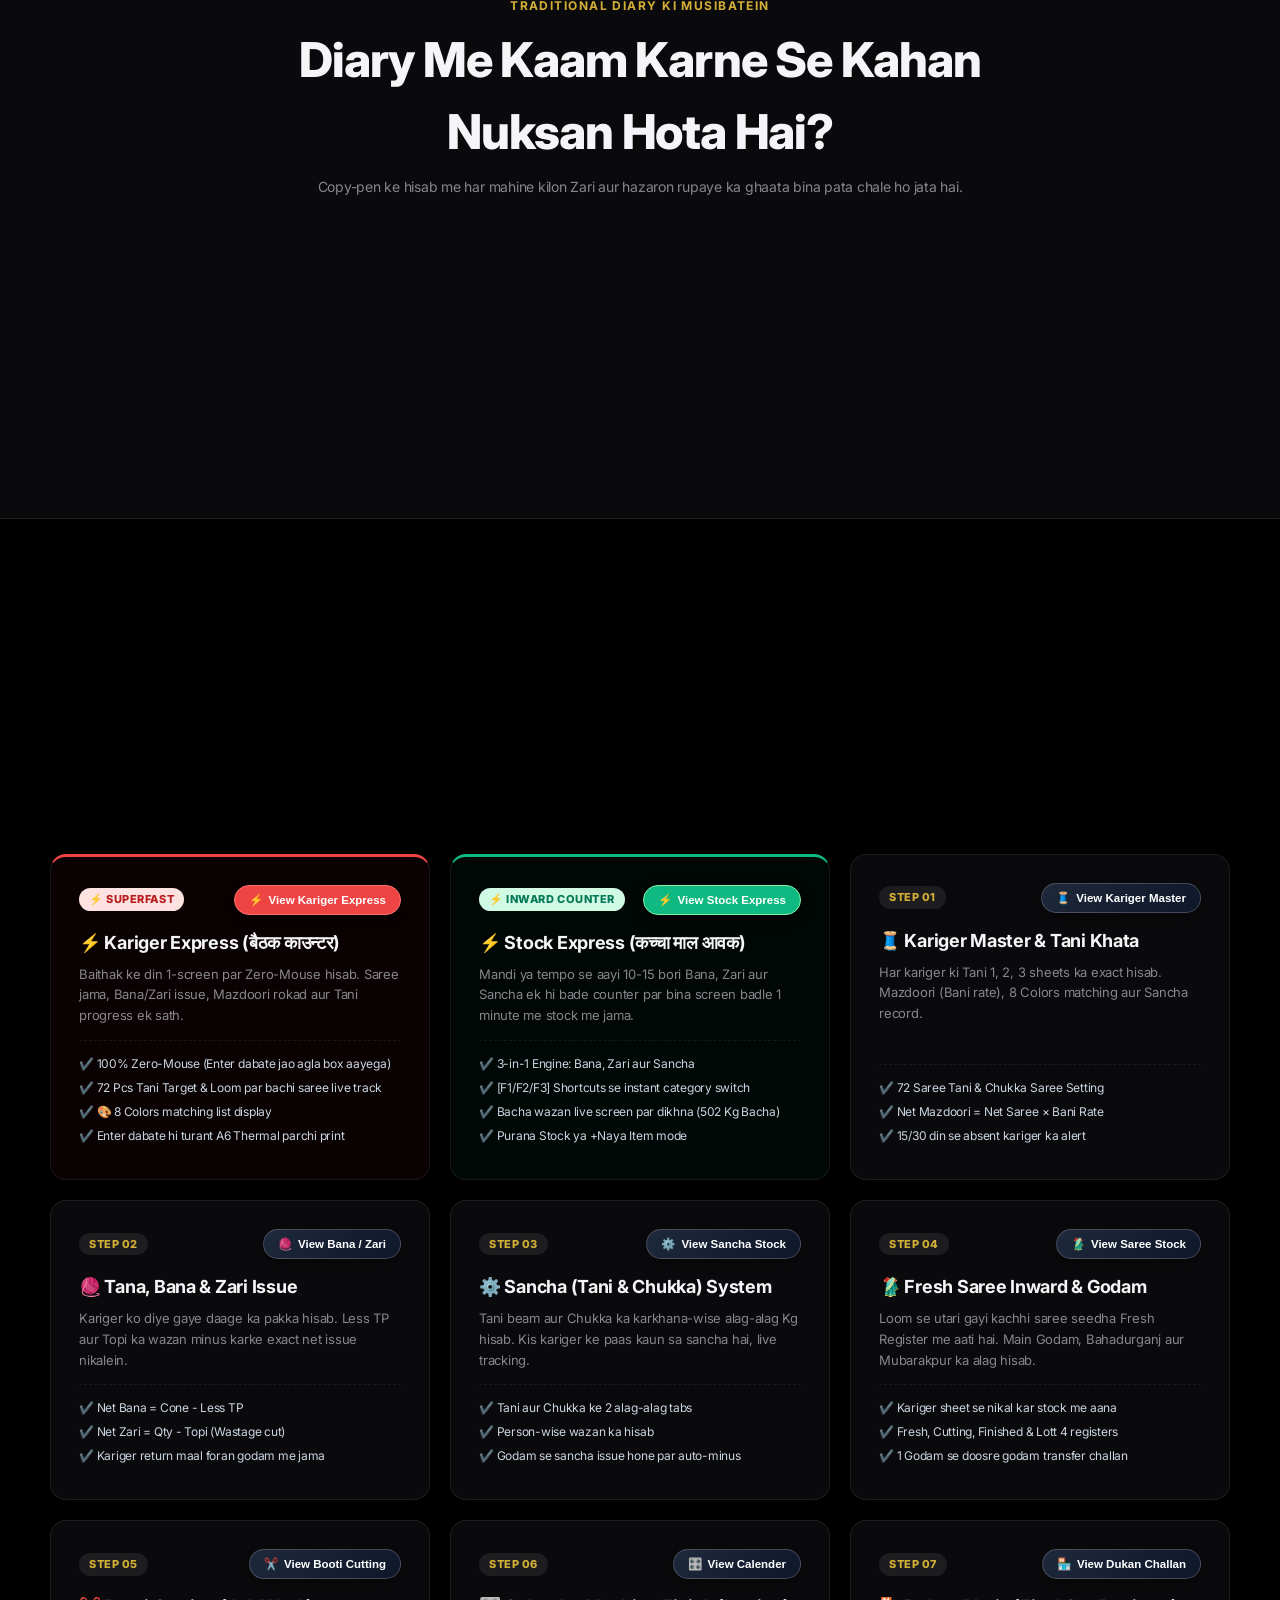
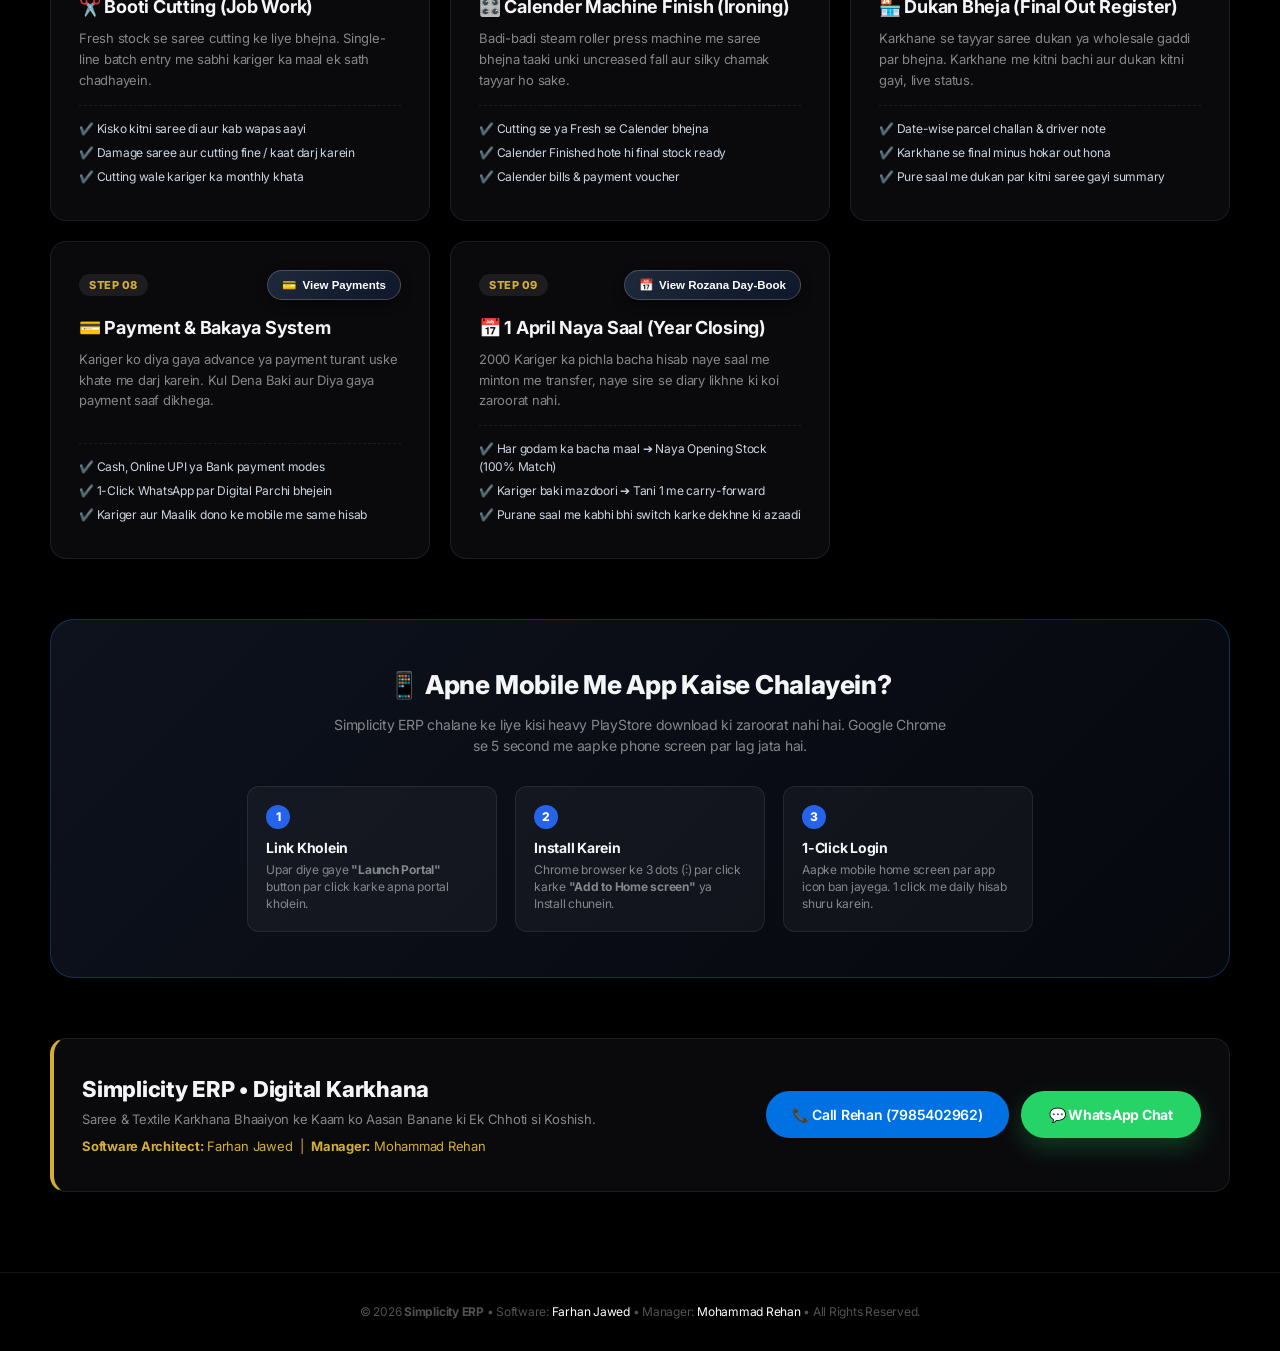
==== commit 93c4d188: "Update landing.html" ====
--- a/landing.html
+++ b/landing.html
@@ -6,7 +6,7 @@
     
     <!-- 🔍 SEO & SOCIAL LINK PREVIEW -->
     <title>Simplicity ERP • Saree Manufacturer Karkhana Portal</title>
-    <meta name="description" content="Purani Diary Chhodo, Karkhana Digital Karo! Tana, Bana, Zari, Sancha, Kariger Tani Khata, Booti Cutting, Calender aur Dukan ka 100% pakka hisab.">
+    <meta name="description" content="Purani Diary Chhodo, Karkhana Digital Karo! Kariger Express, Stock Express, Tana, Bana, Zari, Sancha, Tani Khata, Booti Cutting aur Dukan ka 100% pakka hisab.">
     <meta name="theme-color" content="#000000">
 
     <!-- Fonts: Apple System & Inter -->
@@ -32,6 +32,7 @@
             --accent-gold-glow: rgba(212, 175, 55, 0.2);
             --accent-blue: #2997ff;
             --accent-green: #25D366;
+            --accent-red: #ef4444;
 
             --ease-apple: cubic-bezier(0.16, 1, 0.3, 1);
             --radius-outer: 24px;
@@ -153,7 +154,7 @@
             font-weight: 800;
             line-height: 1.08;
             letter-spacing: -0.035em;
-            max-width: 950px;
+            max-width: 980px;
             margin: 0 auto 18px;
             background: linear-gradient(180deg, #ffffff 40%, rgba(255, 255, 255, 0.65) 100%);
             -webkit-background-clip: text;
@@ -163,7 +164,7 @@
         .hero-subhead {
             font-size: clamp(1.05rem, 2vw, 1.35rem);
             color: var(--text-secondary);
-            max-width: 720px;
+            max-width: 760px;
             margin: 0 auto 34px;
             line-height: 1.5;
             font-weight: 400;
@@ -220,7 +221,7 @@
             margin-top: 25px;
             padding-top: 25px;
             border-top: 1px solid var(--border-subtle);
-            max-width: 900px;
+            max-width: 980px;
             margin-left: auto;
             margin-right: auto;
         }
@@ -229,7 +230,7 @@
         .stat-item p { font-size: 12px; color: var(--text-secondary); text-transform: uppercase; font-weight: 600; }
 
         /* ====================================================================
-           4. ULTRA HD DASHBOARD SHOWCASE
+           4. ULTRA HD DASHBOARD SHOWCASE (11 MODULE TILES)
            ==================================================================== */
         .portal-preview-section {
             padding: 20px max(20px, calc((100vw - 1180px) / 2)) 70px;
@@ -288,15 +289,11 @@
 
         .erp-tiles-grid {
             display: grid;
-            grid-template-columns: repeat(4, 1fr);
-            gap: 16px;
-            margin-bottom: 24px;
-        }
-
-        @media (max-width: 900px) {
-            .erp-tiles-grid { grid-template-columns: repeat(2, 1fr); }
-        }
-        @media (max-width: 480px) {
+            grid-template-columns: repeat(auto-fit, minmax(220px, 1fr));
+            gap: 14px;
+        }
+
+        @media (max-width: 600px) {
             .erp-tiles-grid { grid-template-columns: 1fr; }
         }
 
@@ -304,7 +301,7 @@
             background: #ffffff;
             border: 1px solid #e2e8f0;
             border-radius: 14px;
-            padding: 18px 14px;
+            padding: 16px 14px;
             text-align: center;
             display: flex;
             flex-direction: column;
@@ -313,7 +310,7 @@
             gap: 6px;
             box-shadow: 0 4px 10px rgba(0, 0, 0, 0.03);
             position: relative;
-            border-top: 3.5px solid #0284c7;
+            border-top: 4px solid #0284c7;
             cursor: pointer;
             transition: transform 0.2s, box-shadow 0.2s;
         }
@@ -326,7 +323,7 @@
         .erp-tile .icon-box {
             font-size: 26px;
             line-height: 1;
-            margin-bottom: 4px;
+            margin-bottom: 2px;
         }
 
         .erp-tile .tile-title {
@@ -346,83 +343,6 @@
             margin-top: 2px;
         }
 
-        .daybook-preview {
-            background: #ffffff;
-            border: 1px solid #e2e8f0;
-            border-radius: 14px;
-            padding: 20px;
-            box-shadow: 0 4px 12px rgba(0, 0, 0, 0.03);
-        }
-
-        .daybook-header {
-            display: flex;
-            justify-content: space-between;
-            align-items: center;
-            flex-wrap: wrap;
-            gap: 12px;
-            margin-bottom: 16px;
-        }
-
-        .daybook-tabs {
-            display: grid;
-            grid-template-columns: repeat(5, 1fr);
-            gap: 10px;
-            margin-bottom: 16px;
-        }
-
-        @media (max-width: 768px) {
-            .daybook-tabs { grid-template-columns: repeat(2, 1fr); }
-        }
-
-        .d-tab {
-            background: #f8fafc;
-            border: 1px solid #e2e8f0;
-            padding: 10px 12px;
-            border-radius: 10px;
-            display: flex;
-            align-items: center;
-            gap: 8px;
-            font-size: 12px;
-            font-weight: 600;
-        }
-
-        .d-tab.active {
-            border-color: #2563eb;
-            background: #eff6ff;
-            color: #1d4ed8;
-            box-shadow: 0 0 0 1px #2563eb;
-        }
-
-        .daybook-table {
-            width: 100%;
-            border-collapse: collapse;
-            font-size: 12.5px;
-            text-align: left;
-            border-radius: 8px;
-            overflow: hidden;
-        }
-
-        .daybook-table th {
-            background: #1e3a8a;
-            color: #ffffff;
-            padding: 10px 14px;
-            font-weight: 700;
-            font-size: 12px;
-        }
-
-        .daybook-table td {
-            padding: 12px 14px;
-            border-bottom: 1px solid #f1f5f9;
-            color: #334155;
-            font-weight: 500;
-        }
-
-        .daybook-table tr:last-child td {
-            font-weight: 700;
-            background: #f8fafc;
-            border-bottom: none;
-        }
-
         /* ====================================================================
            5. PROBLEMS SOLVED
            ==================================================================== */
@@ -477,7 +397,7 @@
         .problem-card p { font-size: 13px; color: var(--text-secondary); line-height: 1.6; }
 
         /* ====================================================================
-           6. WORKFLOW & FAST INTERACTIVE APP BUTTONS (NO LOGIN NEEDED)
+           6. WORKFLOW & FAST INTERACTIVE APP BUTTONS
            ==================================================================== */
         .workflow-grid {
             display: grid;
@@ -523,7 +443,6 @@
             letter-spacing: 0.05em;
         }
 
-        /* 🚀 Fast Interactive Button */
         .btn-card-app {
             background: linear-gradient(135deg, #1e293b, #0f172a);
             border: 1px solid rgba(255, 255, 255, 0.2);
@@ -652,7 +571,7 @@
         }
 
         /* ====================================================================
-           8. ULTRA-HD DIRECT MODAL SYSTEM (TARIKA 2)
+           8. ULTRA-HD DIRECT MODAL SYSTEM
            ==================================================================== */
         .lightbox-overlay {
             position: fixed;
@@ -679,7 +598,7 @@
             border: 1px solid rgba(255, 255, 255, 0.15);
             border-radius: 20px;
             width: 100%;
-            max-width: 900px;
+            max-width: 920px;
             max-height: 90vh;
             display: flex;
             flex-direction: column;
@@ -750,7 +669,6 @@
             gap: 12px;
         }
 
-        /* HD Preview Box inside Modal */
         .preview-stat-grid {
             display: grid;
             grid-template-columns: repeat(3, 1fr);
@@ -839,7 +757,6 @@
             <p class="hero-subhead">Loom se lekar Dukan tak — 1-1 Saree, 1-1 Gram Zari, Tana, Bana, Sancha aur Kariger ki Mazdoori ka 100% pakka hisab mobile me.</p>
             
             <div class="hero-cta-group">
-                <!-- 📲 Manager WhatsApp -->
                 <a href="https://wa.me/917985402962?text=Hello%20Rehan%20bhai,%20mujhe%20Simplicity%20ERP%20ke%20bare%20me%20janna%20hai." target="_blank" class="btn-apple-green">
                     📲 WhatsApp Par Demo Maangein
                 </a>
@@ -858,23 +775,23 @@
                     <p>Zari & Bana Safe</p>
                 </div>
                 <div class="stat-item">
-                    <h4>Minto Me</h4>
-                    <p>1 April Naya Saal</p>
+                    <h4>5 Second</h4>
+                    <p>Express Baithak Entry</p>
                 </div>
                 <div class="stat-item">
                     <h4>1-Click</h4>
-                    <p>WhatsApp Parchi</p>
+                    <p>WhatsApp & A6 Slip</p>
                 </div>
             </div>
         </div>
     </section>
 
-    <!-- 3. ULTRA HD APP DASHBOARD SHOWCASE -->
+    <!-- 3. ULTRA HD APP DASHBOARD SHOWCASE (11 INTERACTIVE LIVE TILES) -->
     <section class="portal-preview-section">
         <div class="reveal" style="text-align: center; margin-bottom: 24px;">
             <span style="color:var(--accent-gold); font-size:12px; font-weight:700; text-transform:uppercase; letter-spacing:0.1em;">Live Karkhana Interface</span>
             <h3 style="font-size: clamp(1.8rem, 3.5vw, 2.8rem); font-weight:800; letter-spacing:-0.025em; margin-top:6px;">Seedha Aapke Screen Par Kaam</h3>
-            <p style="color:var(--text-secondary); font-size:14px; margin-top:4px;">Asli karkhana software ka live Ultra-HD snapshot. Kisi bhi tile par click karke direct live preview dekhein (Bina Password).</p>
+            <p style="color:var(--text-secondary); font-size:14px; margin-top:4px;">Asli karkhana software ka live 11-Pillar snapshot. Kisi bhi tile par click karke direct live preview dekhein (Bina Password).</p>
         </div>
 
         <!-- MAC-STYLE WINDOW MOCKUP -->
@@ -888,17 +805,17 @@
                 <div class="window-title">
                     <span>⚡ simplicity-erp.app • Main Factory Portal</span>
                 </div>
-                <div style="font-size: 11px; color:#64748b; font-weight: 600;">✨ Interactive Live Tiles</div>
+                <div style="font-size: 11px; color:#64748b; font-weight: 600;">✨ Interactive 11 Live Tiles</div>
             </div>
 
             <div class="portal-body" id="erpScreenContent">
-                <!-- 8 DASHBOARD TILES -->
+                <!-- 11 DASHBOARD TILES -->
                 <div class="erp-tiles-grid">
                     <!-- 1. Kariger Master -->
-                    <div class="erp-tile" style="border-top-color:#0284c7;" onclick="openDirectModule('kariger')">
+                    <div class="erp-tile" style="border-top-color:#14b8a6;" onclick="openDirectModule('kariger')">
                         <span class="icon-box">🧵</span>
                         <span class="tile-title">1. Kariger Master</span>
-                        <span class="tile-badge">Total: 2 Active</span>
+                        <span class="tile-badge">Total: 4 Active</span>
                     </div>
 
                     <!-- 2. Info Ledger -->
@@ -912,21 +829,21 @@
                     <div class="erp-tile" style="border-top-color:#10b981;" onclick="openDirectModule('bana')">
                         <span class="icon-box">🧶</span>
                         <span class="tile-title">3. Bana Stock</span>
-                        <span class="tile-badge">Bacha: 89.00 Kg</span>
+                        <span class="tile-badge">Bacha: 2347.00 Kg</span>
                     </div>
 
                     <!-- 4. Zari Stock -->
-                    <div class="erp-tile" style="border-top-color:#f59e0b;" onclick="openDirectModule('zari')">
+                    <div class="erp-tile" style="border-top-color:#f97316;" onclick="openDirectModule('zari')">
                         <span class="icon-box">✨</span>
                         <span class="tile-title">4. Zari Stock</span>
-                        <span class="tile-badge" style="background:#fef3c7; color:#d97706; border-color:#fde68a;">Bacha: 99.00 Kg</span>
+                        <span class="tile-badge" style="background:#fef3c7; color:#d97706; border-color:#fde68a;">Bacha: 2821.00 Kg</span>
                     </div>
 
                     <!-- 5. Saree Stock -->
-                    <div class="erp-tile" style="border-top-color:#3b82f6;" onclick="openDirectModule('saree')">
+                    <div class="erp-tile" style="border-top-color:#2563eb;" onclick="openDirectModule('saree')">
                         <span class="icon-box">🥻</span>
                         <span class="tile-title">5. Saree Stock</span>
-                        <span class="tile-badge" style="background:#eff6ff; color:#2563eb; border-color:#bfdbfe;">Stock: 10 Pcs</span>
+                        <span class="tile-badge" style="background:#eff6ff; color:#2563eb; border-color:#bfdbfe;">Stock: 101 Pcs</span>
                     </div>
 
                     <!-- 6. Payments -->
@@ -937,97 +854,39 @@
                     </div>
 
                     <!-- 7. Sancha (Tani) -->
-                    <div class="erp-tile" style="border-top-color:#06b6d4;" onclick="openDirectModule('sancha')">
+                    <div class="erp-tile" style="border-top-color:#0284c7;" onclick="openDirectModule('sancha')">
                         <span class="icon-box">⚙️</span>
                         <span class="tile-title">7. Sancha (Tani)</span>
-                        <span class="tile-badge" style="background:#ecfeff; color:#0891b2; border-color:#a5f3fc;">🏺 Tani: 82.0 Kg • ⚙️ Chukka: 93.0 Kg</span>
+                        <span class="tile-badge" style="background:#ecfeff; color:#0891b2; border-color:#a5f3fc;">🧵 Tani: 2467 Kg • ⚙️ Chukka: 1483 Kg</span>
                     </div>
 
                     <!-- 8. Job Work -->
-                    <div class="erp-tile" style="border-top-color:#f97316;" onclick="openDirectModule('cutting')">
+                    <div class="erp-tile" style="border-top-color:#0d9488;" onclick="openDirectModule('cutting')">
                         <span class="icon-box">✂️</span>
                         <span class="tile-title">8. Job Work</span>
-                        <span class="tile-badge">Booti & Calender</span>
-                    </div>
-                </div>
-
-                <!-- ROZANA DAY-BOOK INTERACTION PREVIEW -->
-                <div class="daybook-preview" onclick="openDirectModule('daybook')" style="cursor: pointer;">
-                    <div class="daybook-header">
-                        <div>
-                            <h4 style="font-size:16px; font-weight:800; color:#1e3a8a; display:flex; align-items:center; gap:6px;">
-                                📖 Rozana Day-Book
-                            </h4>
-                            <small style="color:#64748b; font-size:11px;">Factory In/Out Register (Click to open details)</small>
-                        </div>
-                        <div style="display:flex; gap:8px;">
-                            <input type="text" value="dd-mm-yyyy 📅" readonly style="border:1px solid #cbd5e1; border-radius:6px; padding:4px 10px; font-size:11px; background:#fff; color:#64748b; width:120px;">
-                            <button style="background:#1e3a8a; color:#fff; border:none; padding:4px 12px; border-radius:6px; font-size:11px; font-weight:700;">📅 Aaj</button>
-                        </div>
-                    </div>
-
-                    <div class="daybook-tabs">
-                        <div class="d-tab active">
-                            <span>🧶</span>
-                            <div>
-                                <div>Bana</div>
-                                <small style="font-size:10px; color:#2563eb;">In: +0.0 | Out: -1.0</small>
-                            </div>
-                        </div>
-                        <div class="d-tab">
-                            <span>✨</span>
-                            <div>
-                                <div>Zari</div>
-                                <small style="font-size:10px; color:#64748b;">In: +100.0 | Out: -1.0</small>
-                            </div>
-                        </div>
-                        <div class="d-tab">
-                            <span>🥻</span>
-                            <div>
-                                <div>Saree</div>
-                                <small style="font-size:10px; color:#64748b;">In: +0 | Out: -0</small>
-                            </div>
-                        </div>
-                        <div class="d-tab">
-                            <span>💳</span>
-                            <div>
-                                <div>Payment</div>
-                                <small style="font-size:10px; color:#64748b;">Diya: ₹ 0</small>
-                            </div>
-                        </div>
-                        <div class="d-tab">
-                            <span>⚙️</span>
-                            <div>
-                                <div>Sancha</div>
-                                <small style="font-size:10px; color:#64748b;">In: +0.0 | Out: -3.0</small>
-                            </div>
-                        </div>
-                    </div>
-
-                    <table class="daybook-table">
-                        <thead>
-                            <tr>
-                                <th>Bana Ka Naam</th>
-                                <th>Kariger / Godam Vivran</th>
-                                <th>📥 Aaya (In)</th>
-                                <th>📤 Gaya (Out)</th>
-                            </tr>
-                        </thead>
-                        <tbody>
-                            <tr>
-                                <td><strong>Katan</strong></td>
-                                <td>JAWED (Tani 1)</td>
-                                <td style="color:#64748b;">-</td>
-                                <td style="color:#ef4444; font-weight:700;">-1.00</td>
-                            </tr>
-                            <tr>
-                                <td>Total Rozana Bana:</td>
-                                <td></td>
-                                <td style="color:#16a34a;">+0.00</td>
-                                <td style="color:#ef4444;">-1.00</td>
-                            </tr>
-                        </tbody>
-                    </table>
+                        <span class="tile-badge" style="background:#ccfbf1; color:#0f766e;">Booti & Calender</span>
+                    </div>
+
+                    <!-- 🌟 9. KARIGER EXPRESS (NEW SUPERFAST COUNTER) -->
+                    <div class="erp-tile" style="border-top-color:#ef4444; background:#fff5f5;" onclick="openDirectModule('kariger_express')">
+                        <span class="icon-box">⚡</span>
+                        <span class="tile-title" style="color:#b91c1c;">9. Kariger Express</span>
+                        <span class="tile-badge" style="background:#fee2e2; color:#b91c1c; border-color:#fca5a5;">⚡ Baithak Mode</span>
+                    </div>
+
+                    <!-- 🌟 10. STOCK EXPRESS (NEW RAW MATERIAL INWARD) -->
+                    <div class="erp-tile" style="border-top-color:#10b981; background:#f0fdf4;" onclick="openDirectModule('stock_express')">
+                        <span class="icon-box">⚡</span>
+                        <span class="tile-title" style="color:#047857;">10. Stock Express</span>
+                        <span class="tile-badge" style="background:#d1fae5; color:#047857; border-color:#86efac;">⚡ Inward Mode</span>
+                    </div>
+
+                    <!-- 🌟 11. ROZANA DAY-BOOK (SEPARATE MODULE) -->
+                    <div class="erp-tile" style="border-top-color:#1e3a8a; background:#f8fafc;" onclick="openDirectModule('daybook')">
+                        <span class="icon-box">📖</span>
+                        <span class="tile-title" style="color:#1e3a8a;">11. Rozana Day-Book</span>
+                        <span class="tile-badge" style="background:#e0e7ff; color:#1e3a8a; border-color:#c7d2fe;">Daily In/Out Register</span>
+                    </div>
                 </div>
             </div>
         </div>
@@ -1051,13 +910,13 @@
                 <p>Karkhane se Booti Cutting aur Calender ke raste me kitni saree kharab hui ya gayab hui, iska koi pakka record nahi rehta.</p>
             </div>
             <div class="problem-card" style="border-top-color:#8b5cf6;">
-                <h4>📖 Panne Fatne Ya Khone Ka Dar</h4>
-                <p>Purani diary kho jaane ya panna fatne par hisab ruk jata hai. Maalik ko apne karkhane ka live stock mobile par nahi mil pata.</p>
+                <h4>📖 Baithak Ki Bheed Aur Panne Khona</h4>
+                <p>Baithak ke din 30 kariger gaddi par khade hote hain toh diary me hisab likhte-likhte bheed lag jaati hai aur galti ho jati hai.</p>
             </div>
         </div>
     </section>
 
-    <!-- 5. WORKFLOW & DIRECT INTERACTIVE BUTTONS (TARIKA 2) -->
+    <!-- 5. WORKFLOW & DIRECT INTERACTIVE BUTTONS -->
     <section class="section-container">
         <div class="section-title-box reveal">
             <span>Complete Karkhana Workflow</span>
@@ -1066,22 +925,61 @@
         </div>
 
         <div class="workflow-grid reveal">
+            <!-- ⚡ KARIGER EXPRESS (STAR FEATURE) -->
+            <div class="step-module-card" style="border-top:3.5px solid #ef4444; background:rgba(239, 68, 68, 0.04);">
+                <div>
+                    <div class="card-top-row">
+                        <span class="step-num" style="background:#fee2e2; color:#b91c1c;">⚡ SUPERFAST</span>
+                        <button type="button" class="btn-card-app" style="background:#ef4444; border-color:#f87171;" onclick="openDirectModule('kariger_express')">
+                            <span>⚡</span> View Kariger Express
+                        </button>
+                    </div>
+                    <h4>⚡ Kariger Express (बैठक काउन्टर)</h4>
+                    <p>Baithak ke din 1-screen par Zero-Mouse hisab. Saree jama, Bana/Zari issue, Mazdoori rokad aur Tani progress ek sath.</p>
+                </div>
+                <ul class="bullet-list">
+                    <li>✔️ 100% Zero-Mouse (Enter dabate jao agla box aayega)</li>
+                    <li>✔️ 72 Pcs Tani Target & Loom par bachi saree live track</li>
+                    <li>✔️ 🎨 8 Colors matching list display</li>
+                    <li>✔️ Enter dabate hi turant A6 Thermal parchi print</li>
+                </ul>
+            </div>
+
+            <!-- ⚡ STOCK EXPRESS (STAR FEATURE) -->
+            <div class="step-module-card" style="border-top:3.5px solid #10b981; background:rgba(16, 185, 129, 0.04);">
+                <div>
+                    <div class="card-top-row">
+                        <span class="step-num" style="background:#d1fae5; color:#047857;">⚡ INWARD COUNTER</span>
+                        <button type="button" class="btn-card-app" style="background:#10b981; border-color:#86efac;" onclick="openDirectModule('stock_express')">
+                            <span>⚡</span> View Stock Express
+                        </button>
+                    </div>
+                    <h4>⚡ Stock Express (कच्चा माल आवक)</h4>
+                    <p>Mandi ya tempo se aayi 10-15 bori Bana, Zari aur Sancha ek hi bade counter par bina screen badle 1 minute me stock me jama.</p>
+                </div>
+                <ul class="bullet-list">
+                    <li>✔️ 3-in-1 Engine: Bana, Zari aur Sancha</li>
+                    <li>✔️ [F1/F2/F3] Shortcuts se instant category switch</li>
+                    <li>✔️ Bacha wazan live screen par dikhna (502 Kg Bacha)</li>
+                    <li>✔️ Purana Stock ya +Naya Item mode</li>
+                </ul>
+            </div>
+
             <!-- 1. KARIGER & TANI KHATA -->
             <div class="step-module-card">
                 <div>
                     <div class="card-top-row">
                         <span class="step-num">STEP 01</span>
-                        <!-- 🎯 Interactive Button (No Password) -->
                         <button type="button" class="btn-card-app" onclick="openDirectModule('kariger')">
                             <span>🧵</span> View Kariger Master
                         </button>
                     </div>
                     <h4>🧵 Kariger Master & Tani Khata</h4>
-                    <p>Har kariger ki Tani 1, 2, 3 sheets ka exact hisab. Mazdoori (Bani rate), Saree aur Lott ka automatic calculation.</p>
+                    <p>Har kariger ki Tani 1, 2, 3 sheets ka exact hisab. Mazdoori (Bani rate), 8 Colors matching aur Sancha record.</p>
                 </div>
                 <ul class="bullet-list">
-                    <li>✔️ Net Mazdoori = Net Saree × Rate</li>
-                    <li>✔️ Pichli mazdoori naye khate me auto-carry</li>
+                    <li>✔️ 72 Saree Tani & Chukka Saree Setting</li>
+                    <li>✔️ Net Mazdoori = Net Saree × Bani Rate</li>
                     <li>✔️ 15/30 din se absent kariger ka alert</li>
                 </ul>
             </div>
@@ -1232,7 +1130,7 @@
                     <p>2000 Kariger ka pichla bacha hisab naye saal me minton me transfer, naye sire se diary likhne ki koi zaroorat nahi.</p>
                 </div>
                 <ul class="bullet-list">
-                    <li>✔️ Har godam ka bacha maal ➔ Naya Opening Stock</li>
+                    <li>✔️ Har godam ka bacha maal ➔ Naya Opening Stock (100% Match)</li>
                     <li>✔️ Kariger baki mazdoori ➔ Tani 1 me carry-forward</li>
                     <li>✔️ Purane saal me kabhi bhi switch karke dekhne ki azaadi</li>
                 </ul>
@@ -1289,7 +1187,7 @@
     </footer>
 
     <!-- ====================================================================
-         TARIKA 2: ULTRA-HD INTERACTIVE PREVIEW MODAL (NO PASSWORD NEEDED)
+         ULTRA-HD INTERACTIVE PREVIEW MODAL (TARIKA 2)
          ==================================================================== -->
     <div id="moduleModal" class="lightbox-overlay" onclick="closeModuleModal(event)">
         <div class="modal-container">
@@ -1306,7 +1204,7 @@
                 <!-- Content will load dynamically -->
             </div>
 
-            <!-- Modal Footer with High Converting CTAs -->
+            <!-- Modal Footer -->
             <div class="modal-footer">
                 <span style="font-size:12px; color:#94a3b8;">
                     🔒 Asli portal chalane ke liye manager se login PIN prapt karein.
@@ -1340,15 +1238,50 @@
         });
 
         // ==========================================================
-        // 🚀 TARIKA 2: DIRECT ULTRA-HD INTERACTIVE PREVIEW DATA
+        // 🚀 DIRECT ULTRA-HD INTERACTIVE PREVIEW DATABASE
         // ==========================================================
         const moduleDatabase = {
+            // 🌟 1. KARIGER EXPRESS (NEW)
+            kariger_express: {
+                title: "⚡ 9. Kariger Express (Zero-Mouse बैठक काउन्टर)",
+                stats: [
+                    { label: "Tani Target", val: "72 Pcs Capacity" },
+                    { label: "Speed Flow", val: "Zero-Mouse (Enter)" },
+                    { label: "8 Colors Matching", val: "Live Tags Display" }
+                ],
+                tableHead: ["Kariger (Maker)", "Saree Aayi", "Lott", "Bana Diya", "Zari Diya", "Rokad (Paid)", "Loom Par Baki", "A6 Thermal"],
+                rows: [
+                    ["JAWED (Loom 1)", "4 Pcs", "0 Pc", "4.00 Kg", "0.50 Kg", "₹ 2,000.00", "44 Pcs Baki (28 Aayi)", "🖨️ Auto Print"],
+                    ["SALIM (Loom 2)", "2 Pcs", "1 Pc", "3.00 Kg", "0.30 Kg", "₹ 1,500.00", "52 Pcs Baki (20 Aayi)", "🖨️ Auto Print"],
+                    ["RAFIQ (Loom 3)", "6 Pcs", "0 Pc", "5.50 Kg", "0.70 Kg", "₹ 3,500.00", "12 Pcs Baki (60 Aayi)", "🖨️ Auto Print"]
+                ],
+                notes: "⚡ <b>Baithak Mode:</b> Kariger ka naam likho ➔ Saree ➔ Bana ➔ Zari ➔ Rokad ➔ <b>ENTER</b>. Form turant reset hokar agle kariger par focus ho jayega, 72 saree tani meter live chalega aur A6 Thermal slip turant print ho jayegi!"
+            },
+
+            // 🌟 2. STOCK EXPRESS (NEW)
+            stock_express: {
+                title: "⚡ 10. Stock Express (कच्चा माल आवक व स्टॉक काउन्टर)",
+                stats: [
+                    { label: "3-in-1 Engine", val: "Bana, Zari & Sancha" },
+                    { label: "Shortcuts", val: "F1 / F2 / F3 & Alt+1/2/3" },
+                    { label: "Live Stock Meter", val: "Bacha: 502.00 Kg" }
+                ],
+                tableHead: ["Item Ka Naam", "Category", "Mode", "Wazan Aaya", "Godam Bacha", "Supplier / Note", "Voucher"],
+                rows: [
+                    ["Karishma 2/120", "🧶 Bana", "Purana Stock", "+50.00 Kg", "1547.00 Kg Bacha", "Bill #402 - Mandi Se", "🖨️ Print Slip"],
+                    ["Real Gold 30#", "✨ Zari", "Purani Zari", "+20.00 Kg", "2821.00 Kg Bacha", "Surat Parcel Received", "🖨️ Print Slip"],
+                    ["100 Dhiyaan Beam", "⚙️ Sancha (Tani)", "Naya Sancha", "+41.00 Kg", "2467.0 Kg Bacha", "Guddu Rangrej Se Aaya", "🖨️ Print Slip"]
+                ],
+                notes: "⚡ <b>Inward Counter:</b> Mandi ya tempo se aayi 10-15 bori ek hi bade counter par enter ho jaati hai. 1-2 akshar likhte hi godam ka live stock meter samne aa jata hai aur Enter dabate hi stock jama!"
+            },
+
+            // 1. KARIGER MASTER
             kariger: {
                 title: "🧵 1. Kariger Master & Tani Khata Sheet",
                 stats: [
-                    { label: "Active Karigers", val: "2 Loom Masters" },
+                    { label: "Active Karigers", val: "4 Loom Masters" },
                     { label: "Running Tani", val: "Tani 1, 2, 3" },
-                    { label: "Total Mazdoori Baki", val: "₹ 18,450.00" }
+                    { label: "Total Mazdoori Baki", val: "- ₹ 46,520.00" }
                 ],
                 tableHead: ["Kariger Ka Naam", "Saree Design", "Bani Rate (₹)", "Total Saree", "- Lott", "Net Mazdoori (₹)", "Closing Baki"],
                 rows: [
@@ -1358,40 +1291,45 @@
                 ],
                 notes: "💡 Kariger ka sara hisab mathematical accuracy se chalta hai: Net Mazdoori = (Total Saree - Lott) × Bani Rate. Pichla balance naye panno me auto-carry hota hai."
             },
+
+            // 2. BANA STOCK
             bana: {
-                title: "🧶 3. Bana Stock Register (Kg / Cone Tracking)",
+                title: "🧶 3. Bana Stock Register (Multi-Godam Master)",
                 stats: [
-                    { label: "Total Bacha Bana", val: "89.00 Kg" },
-                    { label: "Karkhana Issue", val: "142.50 Kg" },
-                    { label: "Net Less TP Cut", val: "-3.20 Kg" }
-                ],
-                tableHead: ["Tareeq", "Bana Quality", "Kariger / Loom", "Gross Diya", "Less TP", "Net Diya (Kg)", "Godam Bacha"],
+                    { label: "Total Bacha Bana", val: "2347.00 Kg" },
+                    { label: "Items Listed", val: "3 Qualities" },
+                    { label: "Godam Covered", val: "Main, Bahadurganj, Mubarakpur" }
+                ],
+                tableHead: ["Tareeq", "Bana Quality", "Godam / Source", "Aaya (In)", "Gaya (Out)", "Bacha Stock", "Action"],
                 rows: [
-                    ["Today", "Katan Silk (Fine)", "JAWED (Tani 1)", "10.50 Kg", "0.50 Kg", "10.00 Kg", "89.00 Kg"],
-                    ["Yesterday", "Georgette Weft", "SALIM (Tani 2)", "15.00 Kg", "0.75 Kg", "14.25 Kg", "99.00 Kg"],
-                    ["2 Days Ago", "Organza Poly Weft", "Main Godam Inward", "50.00 Kg", "0.00 Kg", "+50.00 Kg", "113.25 Kg"]
+                    ["05-Nov-2026", "karishma", "Main Godown", "+1617.00 Kg", "-70.00 Kg", "1547.00 Kg", "📖 Passbook"],
+                    ["05-Nov-2026", "abcs", "Main Godown", "+500.00 Kg", "-0.00 Kg", "500.00 Kg", "📖 Passbook"],
+                    ["05-Nov-2026", "copper", "Main Godown", "+300.00 Kg", "-0.00 Kg", "300.00 Kg", "📖 Passbook"]
                 ],
                 notes: "💡 Less TP (Tare Weight / Cone Weight) ka automatic wazan katne ke baad hi Kariger ke khate me daaga darj hota hai, jisse gram ka bhi ghapla nahi hota."
             },
+
+            // 3. ZARI STOCK
             zari: {
                 title: "✨ 4. Zari Stock Register (0.00g Precision)",
                 stats: [
-                    { label: "Godam Bacha Zari", val: "99.00 Kg" },
-                    { label: "Issue Today", val: "1.00 Kg" },
-                    { label: "Wastage Cut (Topi)", val: "0.00 g Cut" }
+                    { label: "Godam Bacha Zari", val: "2821.00 Kg" },
+                    { label: "Precision Rate", val: "0.01 Kg / Gram" },
+                    { label: "Topi Wastage Cut", val: "Automatic Tare" }
                 ],
                 tableHead: ["Tareeq", "Zari Marka / No.", "Loom / Kariger", "Gross Issue", "Topi Cut", "Net Zari Diya", "Current Stock"],
                 rows: [
-                    ["Today", "Real Metallic Gold 30#", "JAWED (Tani 1)", "1.10 Kg", "0.10 Kg", "1.00 Kg", "99.00 Kg"],
-                    ["Yesterday", "Silver Antique 28#", "SALIM (Tani 2)", "2.20 Kg", "0.20 Kg", "2.00 Kg", "100.00 Kg"],
-                    ["3 Days Ago", "Rose Gold Fine Weave", "Godam Purchase", "100.00 Kg", "0.00 Kg", "+100.00 Kg", "102.00 Kg"]
+                    ["Today", "Real Metallic Gold 30#", "JAWED (Tani 1)", "1.10 Kg", "0.10 Kg", "1.00 Kg", "2821.00 Kg"],
+                    ["Yesterday", "Silver Antique 28#", "SALIM (Tani 2)", "2.20 Kg", "0.20 Kg", "2.00 Kg", "2750.00 Kg"]
                 ],
                 notes: "💡 Zari me Topi (Plastic Roll) ka wazan software khud nikaalta hai. Har gram metallic zari ka audit real-time hota hai."
             },
+
+            // 4. SAREE STOCK
             saree: {
                 title: "🥻 5. Saree Stock Master (4 Godam Registers)",
                 stats: [
-                    { label: "Total Fresh Stock", val: "10 Pcs" },
+                    { label: "Total Fresh Stock", val: "101 Pcs" },
                     { label: "Under Cutting", val: "18 Pcs" },
                     { label: "Finished Showroom", val: "42 Pcs" }
                 ],
@@ -1403,6 +1341,8 @@
                 ],
                 notes: "💡 4 Registers me saree track hoti hai: Fresh Saree ➔ Booti Cutting ➔ Calender Finish ➔ Dukan Final Out."
             },
+
+            // 5. BOOTI CUTTING
             cutting: {
                 title: "✂️ 8. Booti Cutting (Job Work Register)",
                 stats: [
@@ -1417,6 +1357,8 @@
                 ],
                 notes: "💡 Har saree ke pichhe thread cutting ka record rehta hai. Agar kisi cutter ne saree kaat di toh uska fine/kaat yahi darj ho jati hai."
             },
+
+            // 6. CALENDER
             calender: {
                 title: "🎛️ Calender Machine Finish (Ironing & Gloss)",
                 stats: [
@@ -1431,12 +1373,14 @@
                 ],
                 notes: "💡 Steam press aur rolling machine me bheji gayi saree ka date-wise challan banta hai taaki koi saree miss na ho."
             },
+
+            // 7. SANCHA MASTER
             sancha: {
                 title: "⚙️ 7. Sancha Master (Tani & Chukka Beam Register)",
                 stats: [
-                    { label: "Tani Beam Weight", val: "82.0 Kg" },
-                    { label: "Chukka Weight", val: "93.0 Kg" },
-                    { label: "Total Running Beams", val: "8 Looms" }
+                    { label: "Tani Beam Weight", val: "2467.0 Kg" },
+                    { label: "Chukka Weight", val: "1483.0 Kg" },
+                    { label: "Multi-Godam Setup", val: "3 Units Safe" }
                 ],
                 tableHead: ["Loom / Kariger", "Sancha Type", "Beam Gross (Kg)", "Chukka Gross (Kg)", "Issue Tareeq", "Status"],
                 rows: [
@@ -1445,6 +1389,8 @@
                 ],
                 notes: "💡 Tani aur Chukka ke alag-alag tabs hain. Beam lagte hi software me wazan darj ho jata hai aur utarne par balance update."
             },
+
+            // 8. DUKAN SHOWROOM
             dukan: {
                 title: "🏪 Dukan Bheja (Showroom Final Out Register)",
                 stats: [
@@ -1455,41 +1401,45 @@
                 tableHead: ["Dispatch Tareeq", "Parcel / Challan", "Destination Showroom", "Total Saree", "Driver / Handover", "Status"],
                 rows: [
                     ["Today", "BOX-101", "Gaddi Chowk Showroom", "25 Pcs", "Guddu Driver", "✅ Received"],
-                    ["Yesterday", "BOX-102", "Bahadurganj Depot", "30 Pcs", "Self Car", "✅ Received"],
-                    ["3 Days Ago", "PARCEL-88", "Wholesale Mumbai", "50 Pcs", "V-Trans Transport", "✅ In Hand"]
+                    ["Yesterday", "BOX-102", "Bahadurganj Depot", "30 Pcs", "Self Car", "✅ Received"]
                 ],
                 notes: "💡 Karkhane se tayyar maal dukan bhejte waqt live out-entry hoti hai, jisse maalik ko pata rehta hai showroom me kitni saree pahunchi."
             },
+
+            // 9. PAYMENTS
             payment: {
                 title: "💳 6. Payments & Kariger Bakaya Register",
                 stats: [
                     { label: "Kul Diya Payment", val: "₹ 45,000.00" },
-                    { label: "Kul Dena Baki", val: "₹ 18,450.00" },
+                    { label: "Kul Dena Baki", val: "- ₹ 46,520.00" },
                     { label: "Payment Modes", val: "Cash & UPI" }
                 ],
                 tableHead: ["Tareeq", "Kariger Ka Naam", "Payment Mode", "Diya Gaya (₹)", "Pichla Baki", "Naya Bacha Baki (₹)", "Receipt"],
                 rows: [
                     ["Today", "JAWED (Tani 1)", "UPI (GPay)", "₹ 3,000.00", "₹ 5,400.00", "₹ 2,400.00", "📲 WhatsApp Parchi"],
-                    ["Yesterday", "SALIM (Tani 2)", "Cash Handover", "₹ 2,000.00", "₹ 3,150.00", "₹ 1,150.00", "📲 WhatsApp Parchi"],
-                    ["3 Days Ago", "Rashid Cutter", "Cash Handover", "₹ 1,000.00", "₹ 1,350.00", "₹ 350.00", "📲 WhatsApp Parchi"]
+                    ["Yesterday", "SALIM (Tani 2)", "Cash Handover", "₹ 2,000.00", "₹ 3,150.00", "₹ 1,150.00", "📲 WhatsApp Parchi"]
                 ],
                 notes: "💡 Payment darj hote hi '1-Click WhatsApp Parchi' se Kariger ke mobile par turant date-wise receipt chali jaati hai."
             },
+
+            // 10. ROZANA DAY-BOOK
             daybook: {
-                title: "📖 Rozana Day-Book (Live Factory In/Out Register)",
+                title: "📖 11. Rozana Day-Book (Dedicated Factory Register)",
                 stats: [
-                    { label: "Bana Net Out", val: "-1.00 Kg" },
+                    { label: "Bana Net Out", val: "-70.00 Kg" },
                     { label: "Zari Inward", val: "+100.00 Kg" },
-                    { label: "Sancha Out", val: "-3.00 Kg" }
+                    { label: "Saree Movement", val: "Live In/Out" }
                 ],
                 tableHead: ["Quality / Item", "Kariger / Godam Vivran", "📥 Aaya (In)", "📤 Gaya (Out)", "Live Timing"],
                 rows: [
-                    ["Katan Silk Bana", "JAWED (Tani 1)", "-", "-1.00 Kg", "10:30 AM"],
+                    ["karishma Bana", "JAWED (Tani 1)", "-", "-70.00 Kg", "10:30 AM"],
                     ["Real Metallic Zari", "Main Godam Inward", "+100.00 Kg", "-", "11:15 AM"],
                     ["Chukka Sancha", "SALIM (Tani 2)", "-", "-3.00 Kg", "02:40 PM"]
                 ],
-                notes: "💡 Pure karkhane ka live record. Din bhar me kaun sa daaga aaya, kitni saree bani aur kitna payment gaya sab ek hi page par."
+                notes: "💡 Pure karkhane ka alag dedicated live record. Din bhar me kaun sa daaga aaya, kitni saree bani aur kitna payment gaya sab ek alag saaf page par."
             },
+
+            // 11. INFO LEDGER
             info: {
                 title: "📋 2. Info Ledger (Saree Design & Construction Master)",
                 stats: [
@@ -1506,7 +1456,7 @@
             }
         };
 
-        // Open Module Function (No Password, Ultra-HD Direct Pop)
+        // Open Module Function
         function openDirectModule(key) {
             const data = moduleDatabase[key] || moduleDatabase.kariger;
             const modal = document.getElementById('moduleModal');
